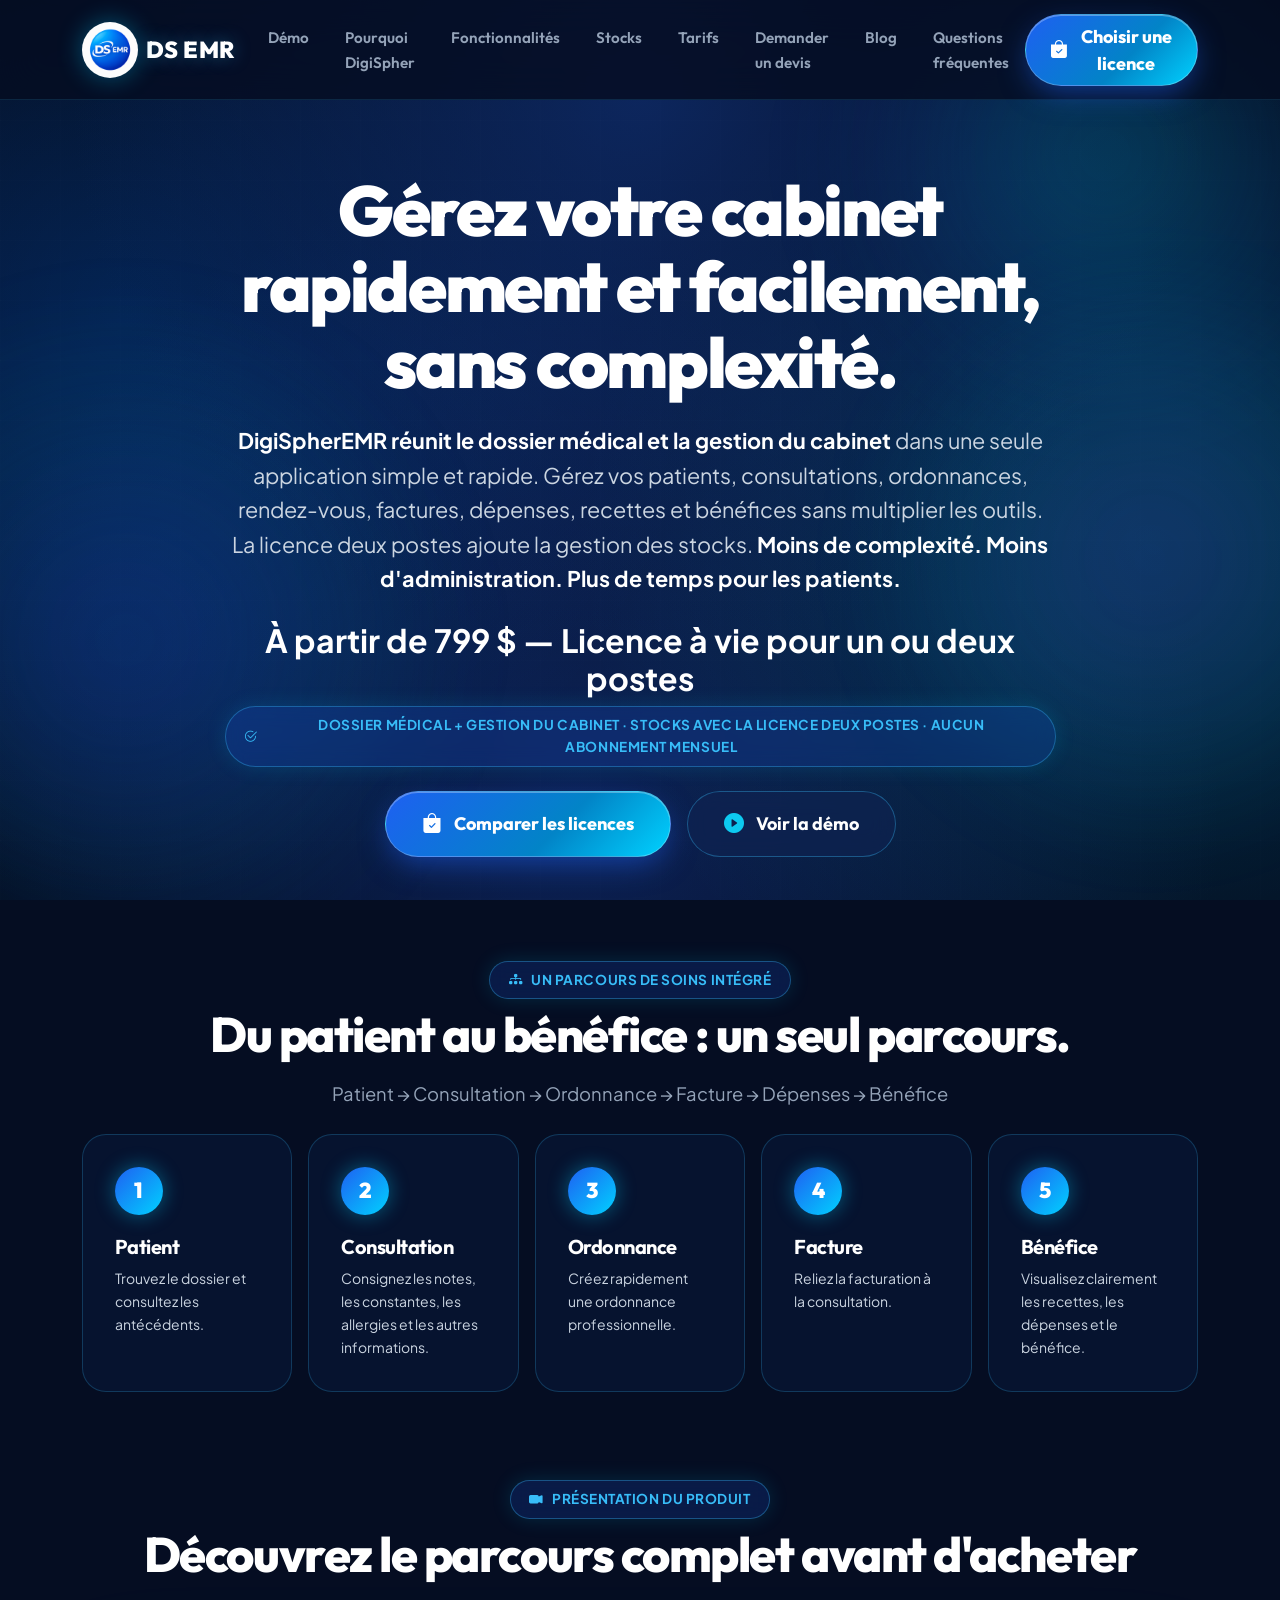
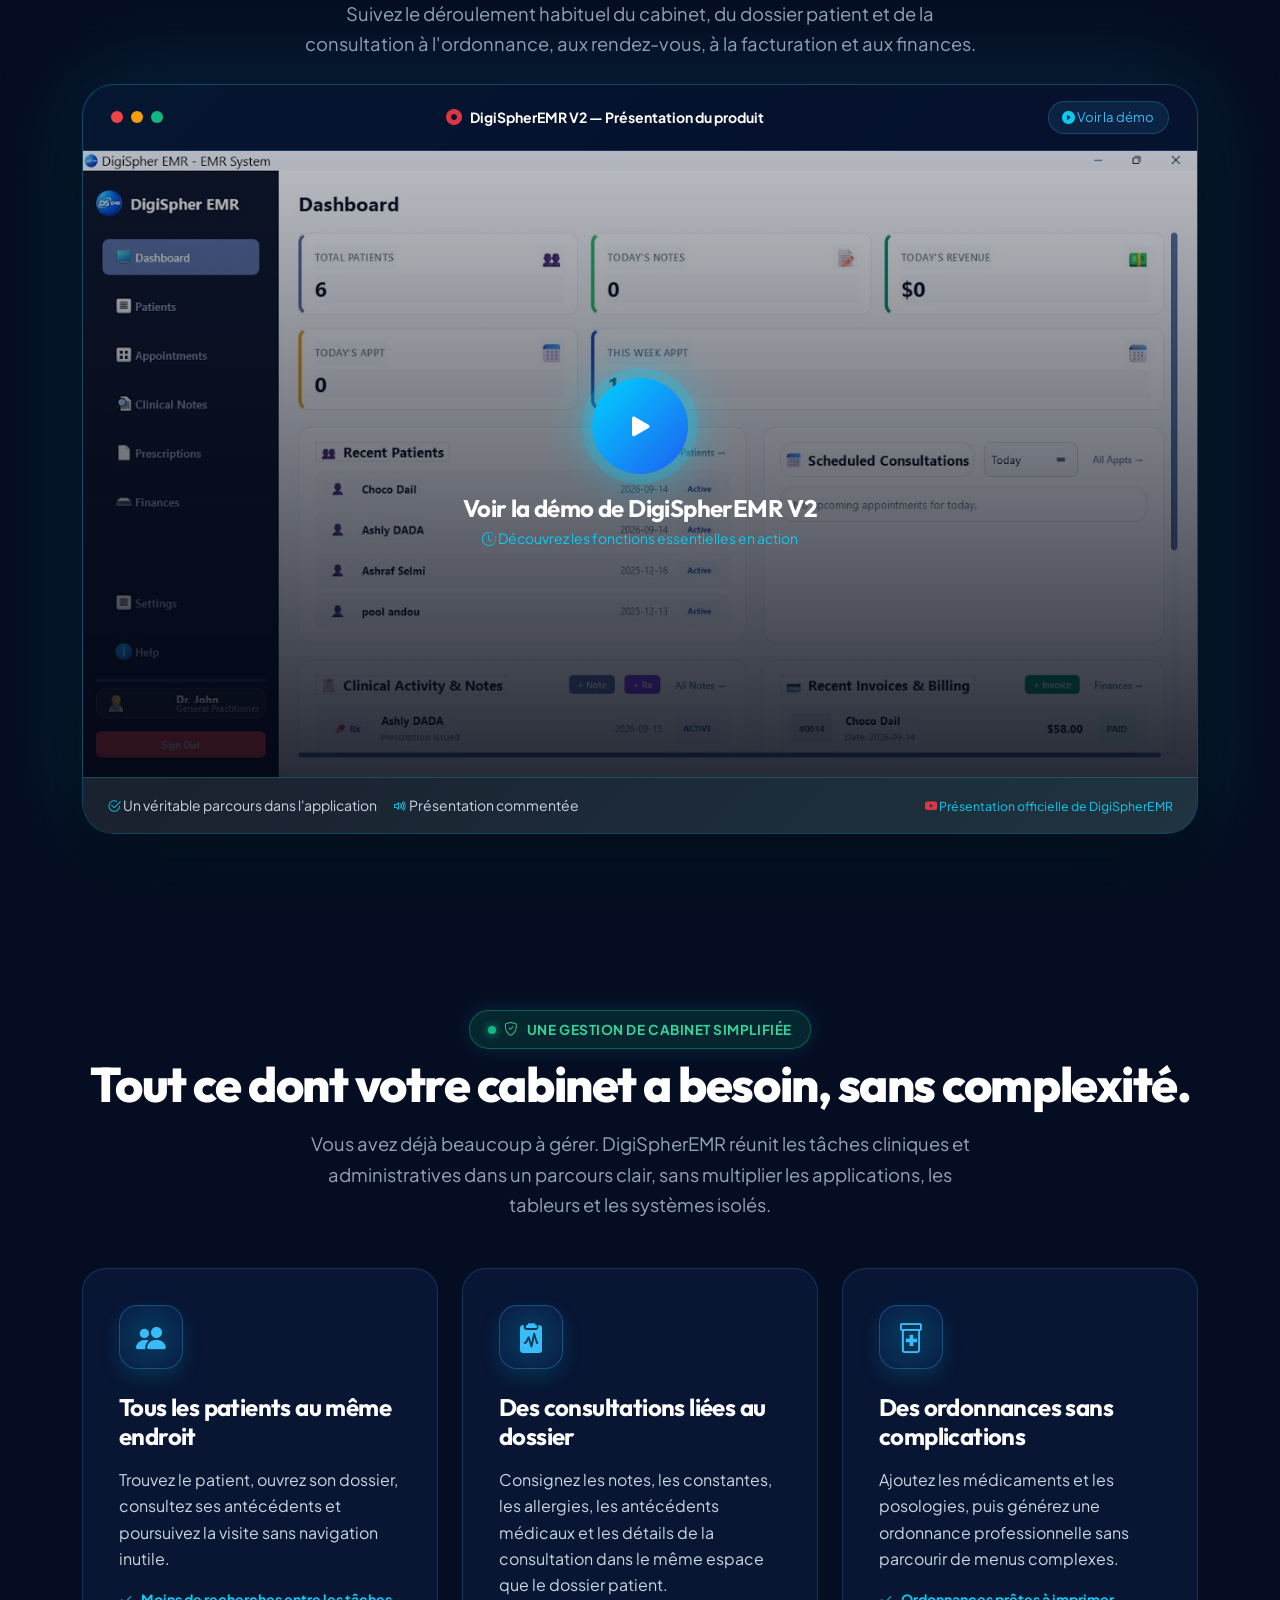
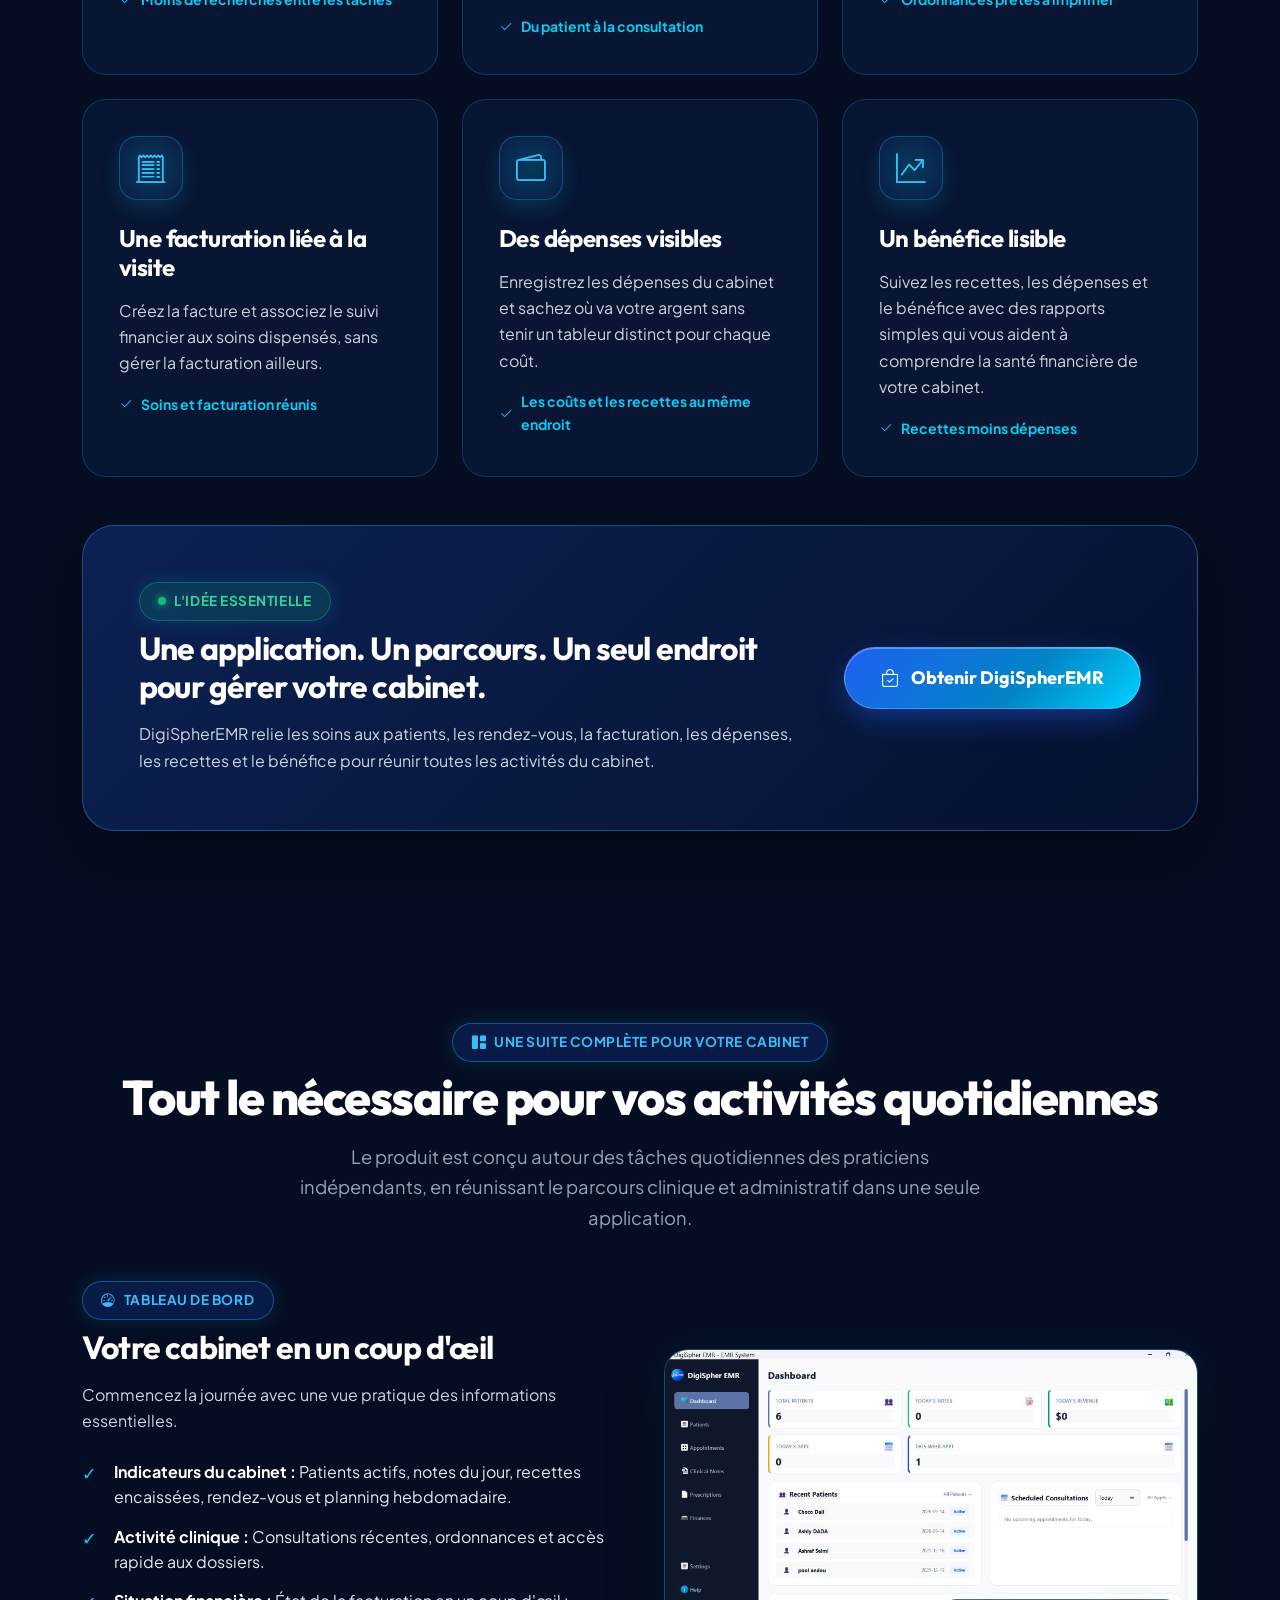
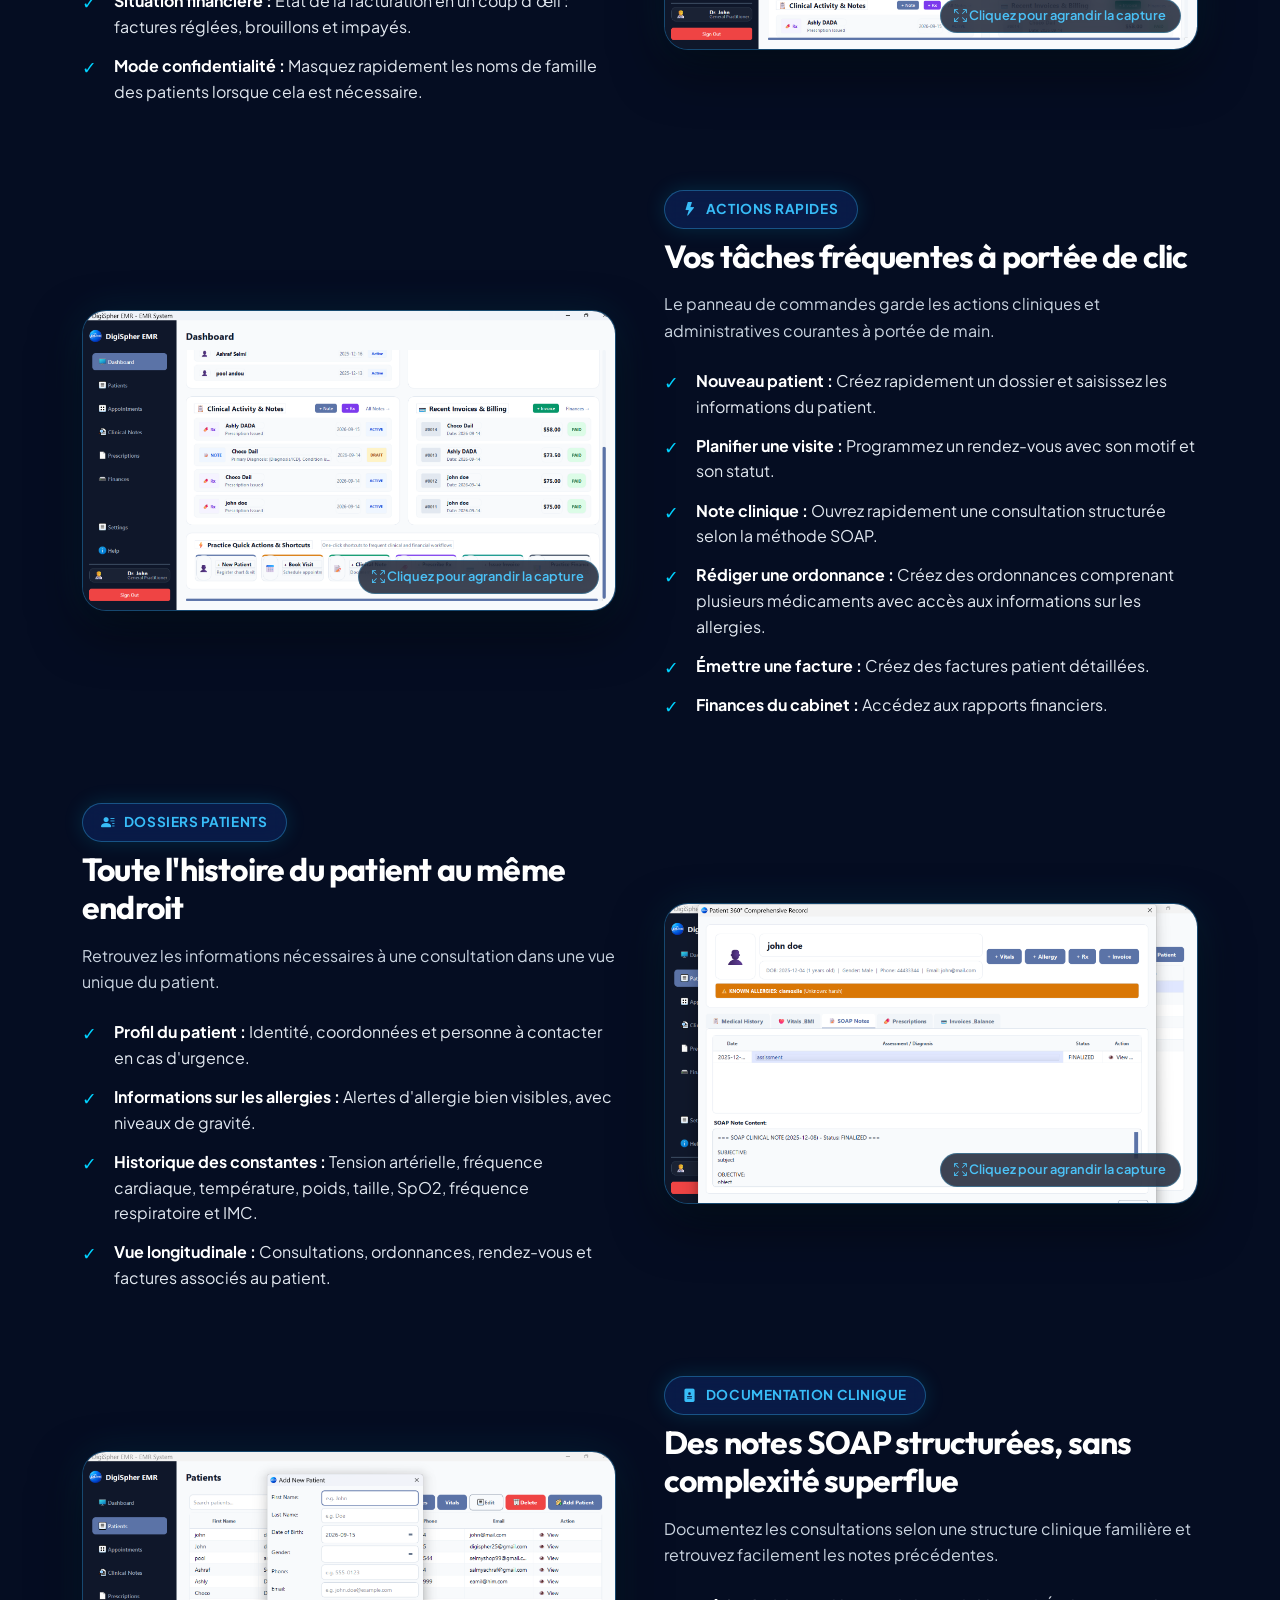
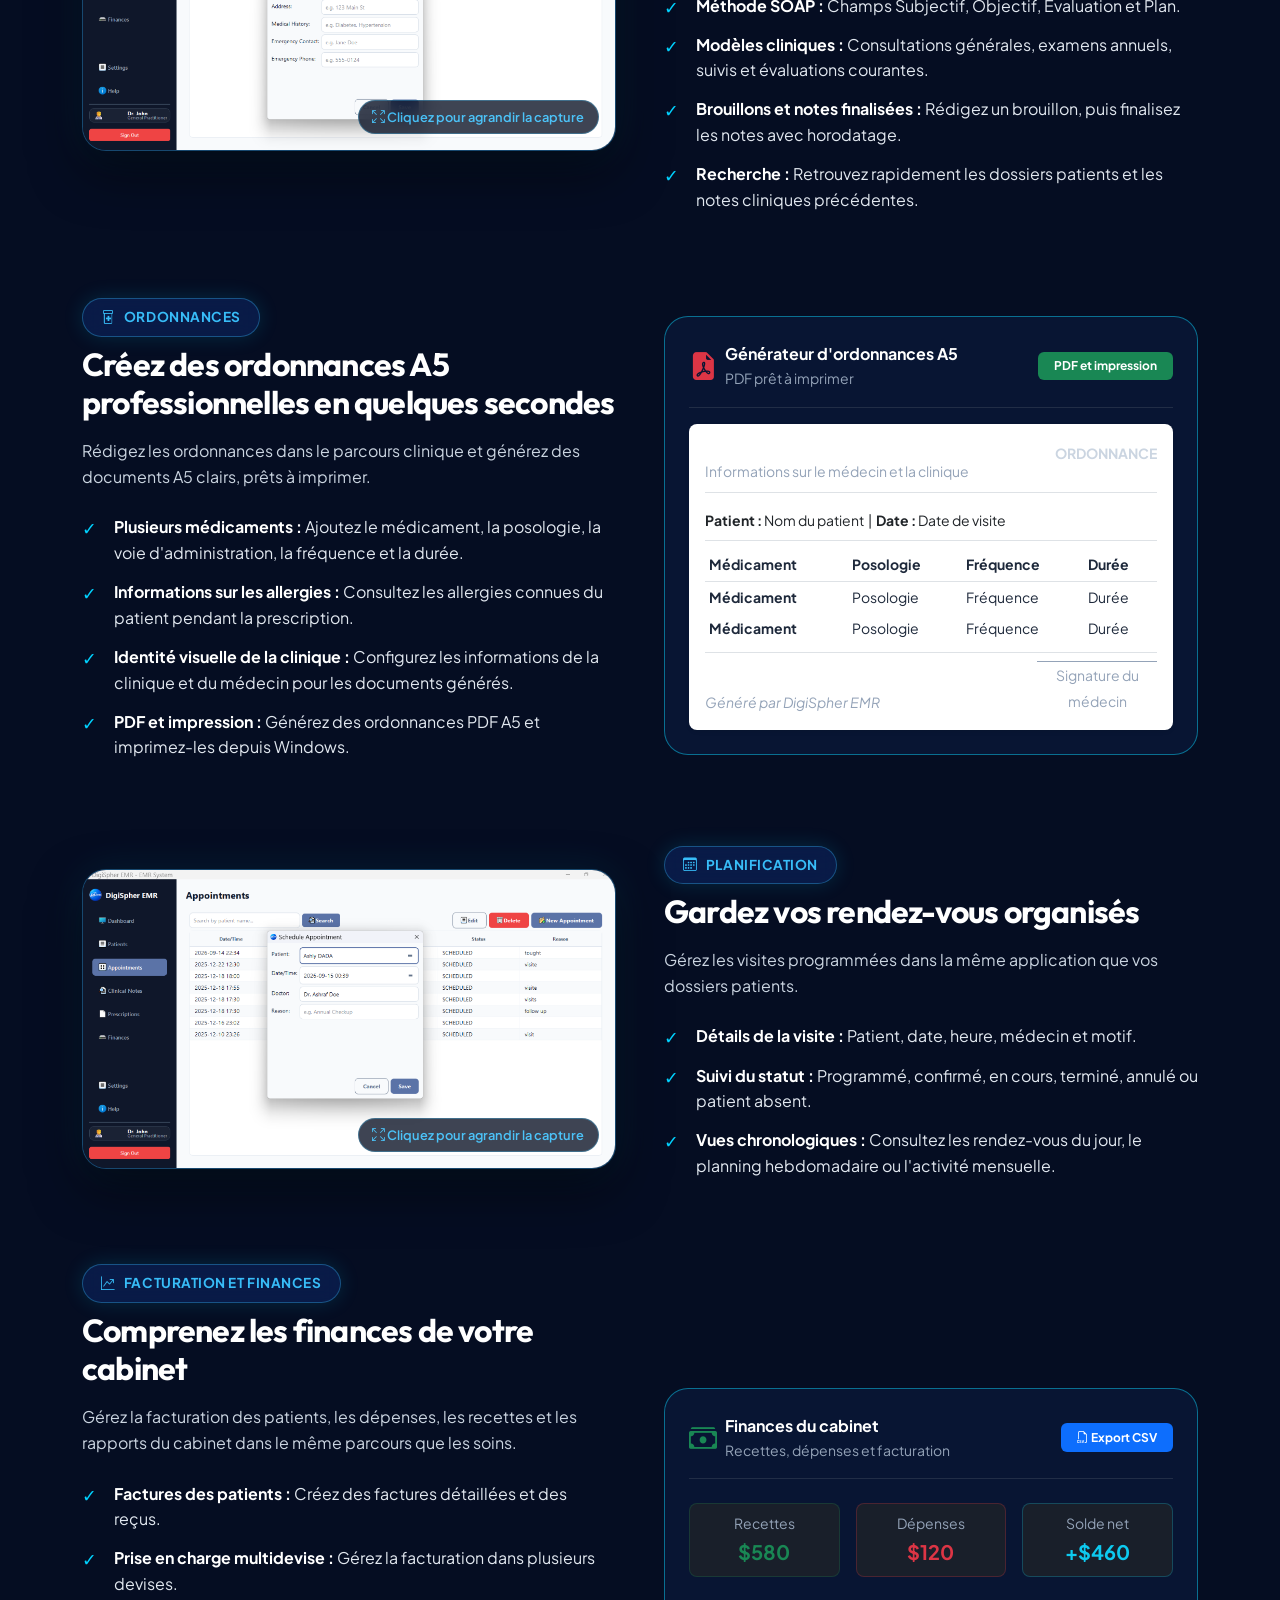
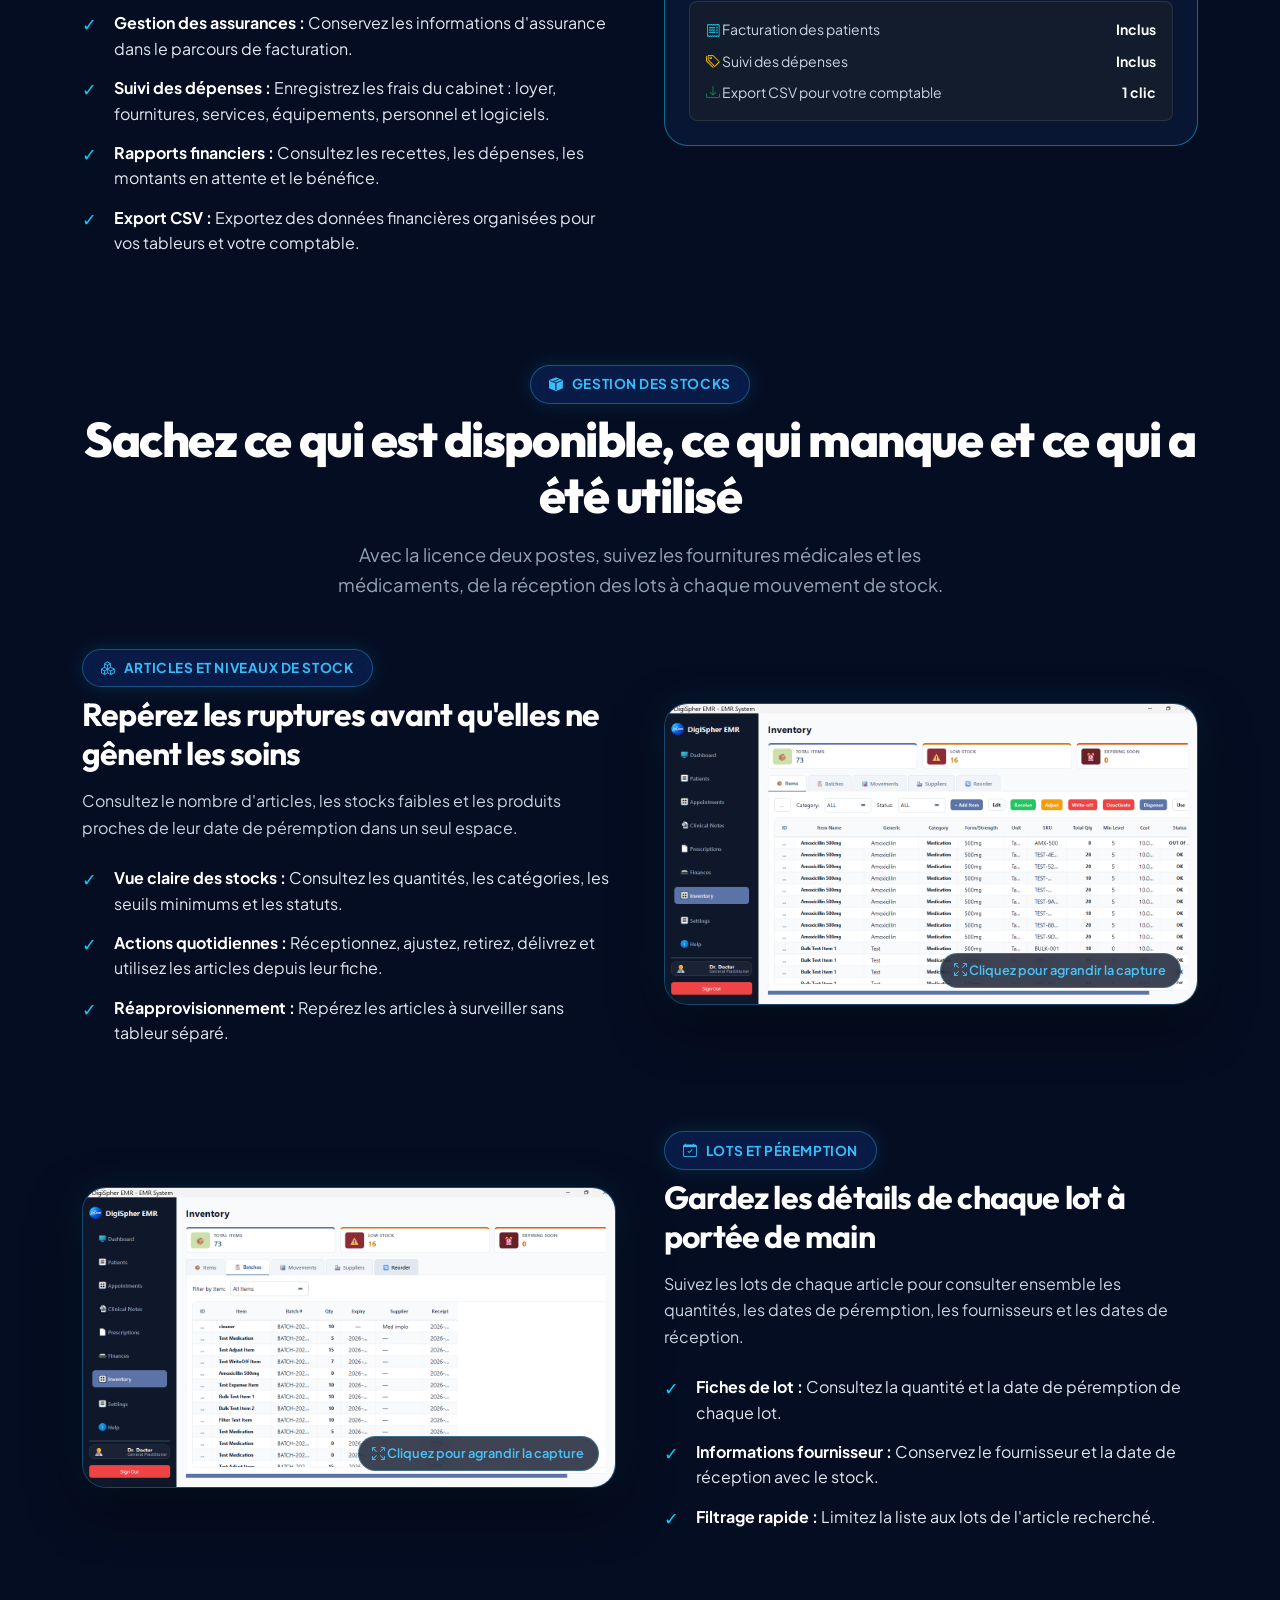
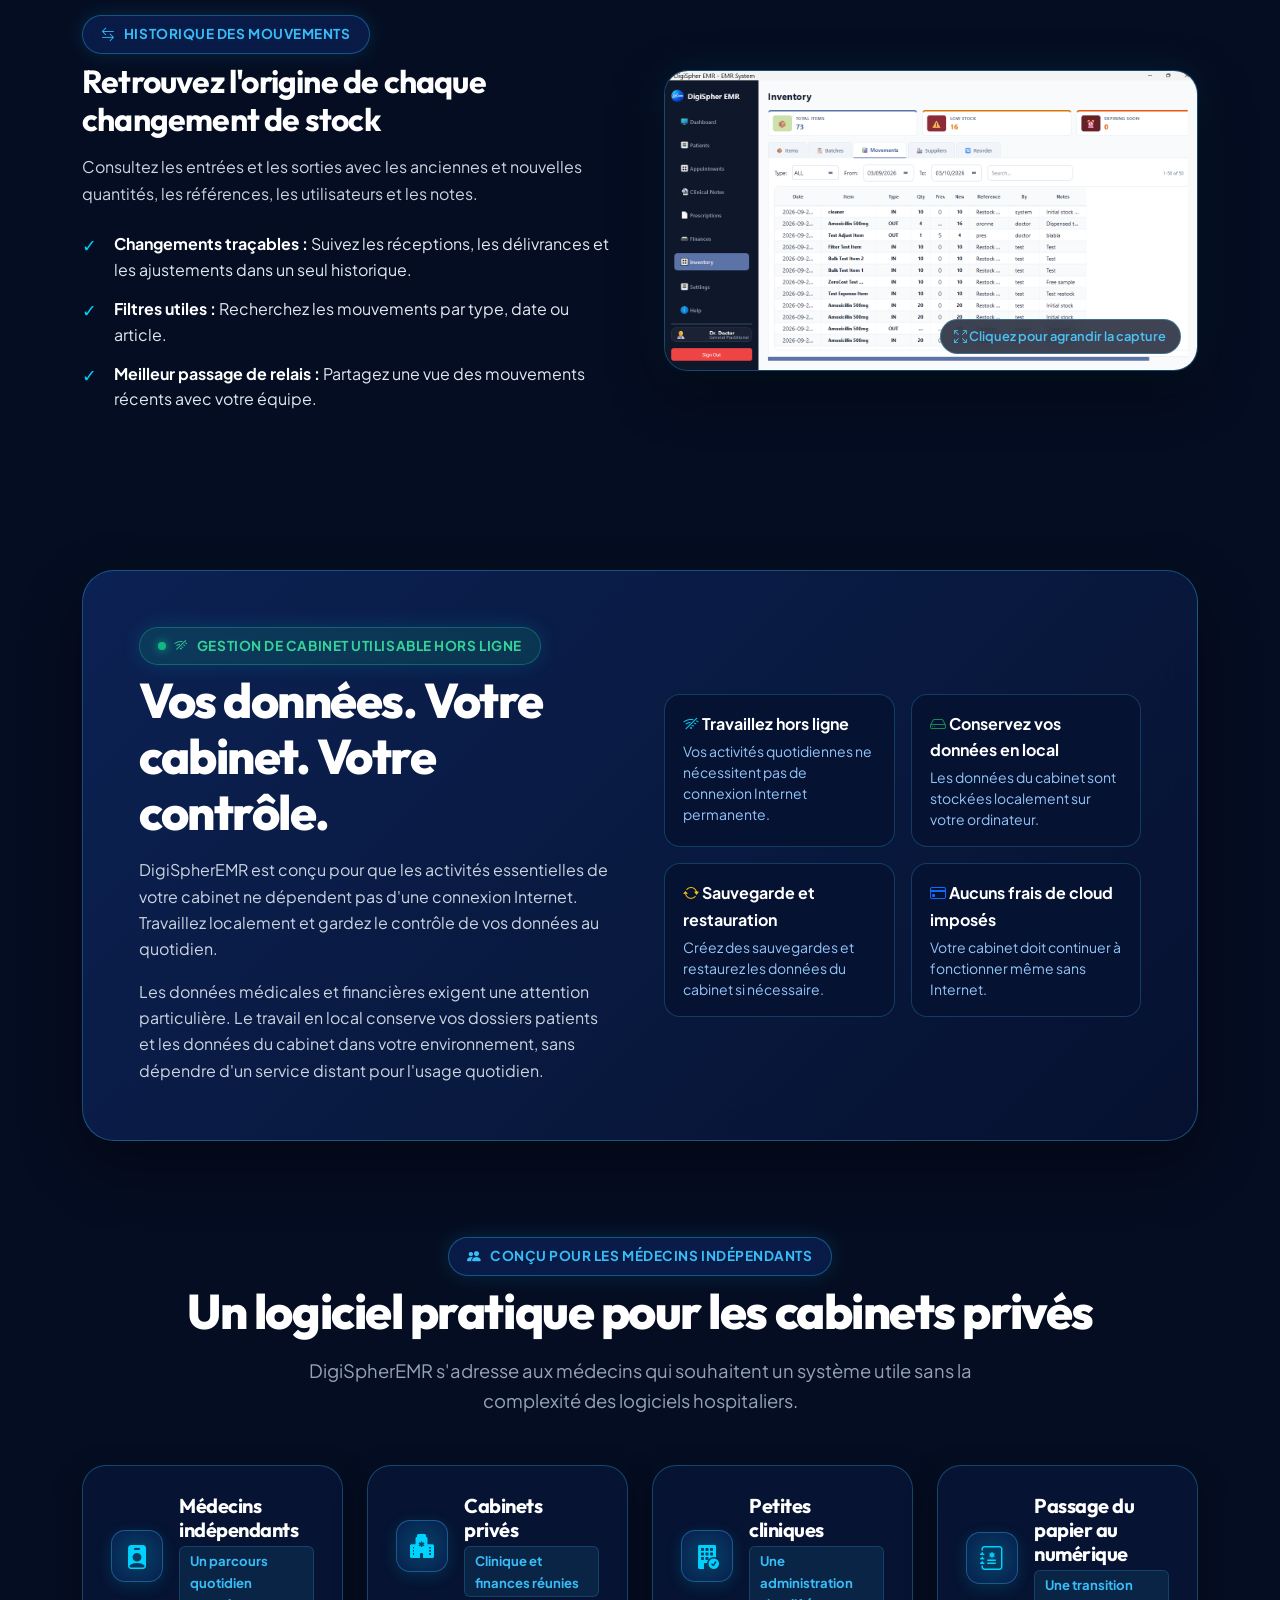
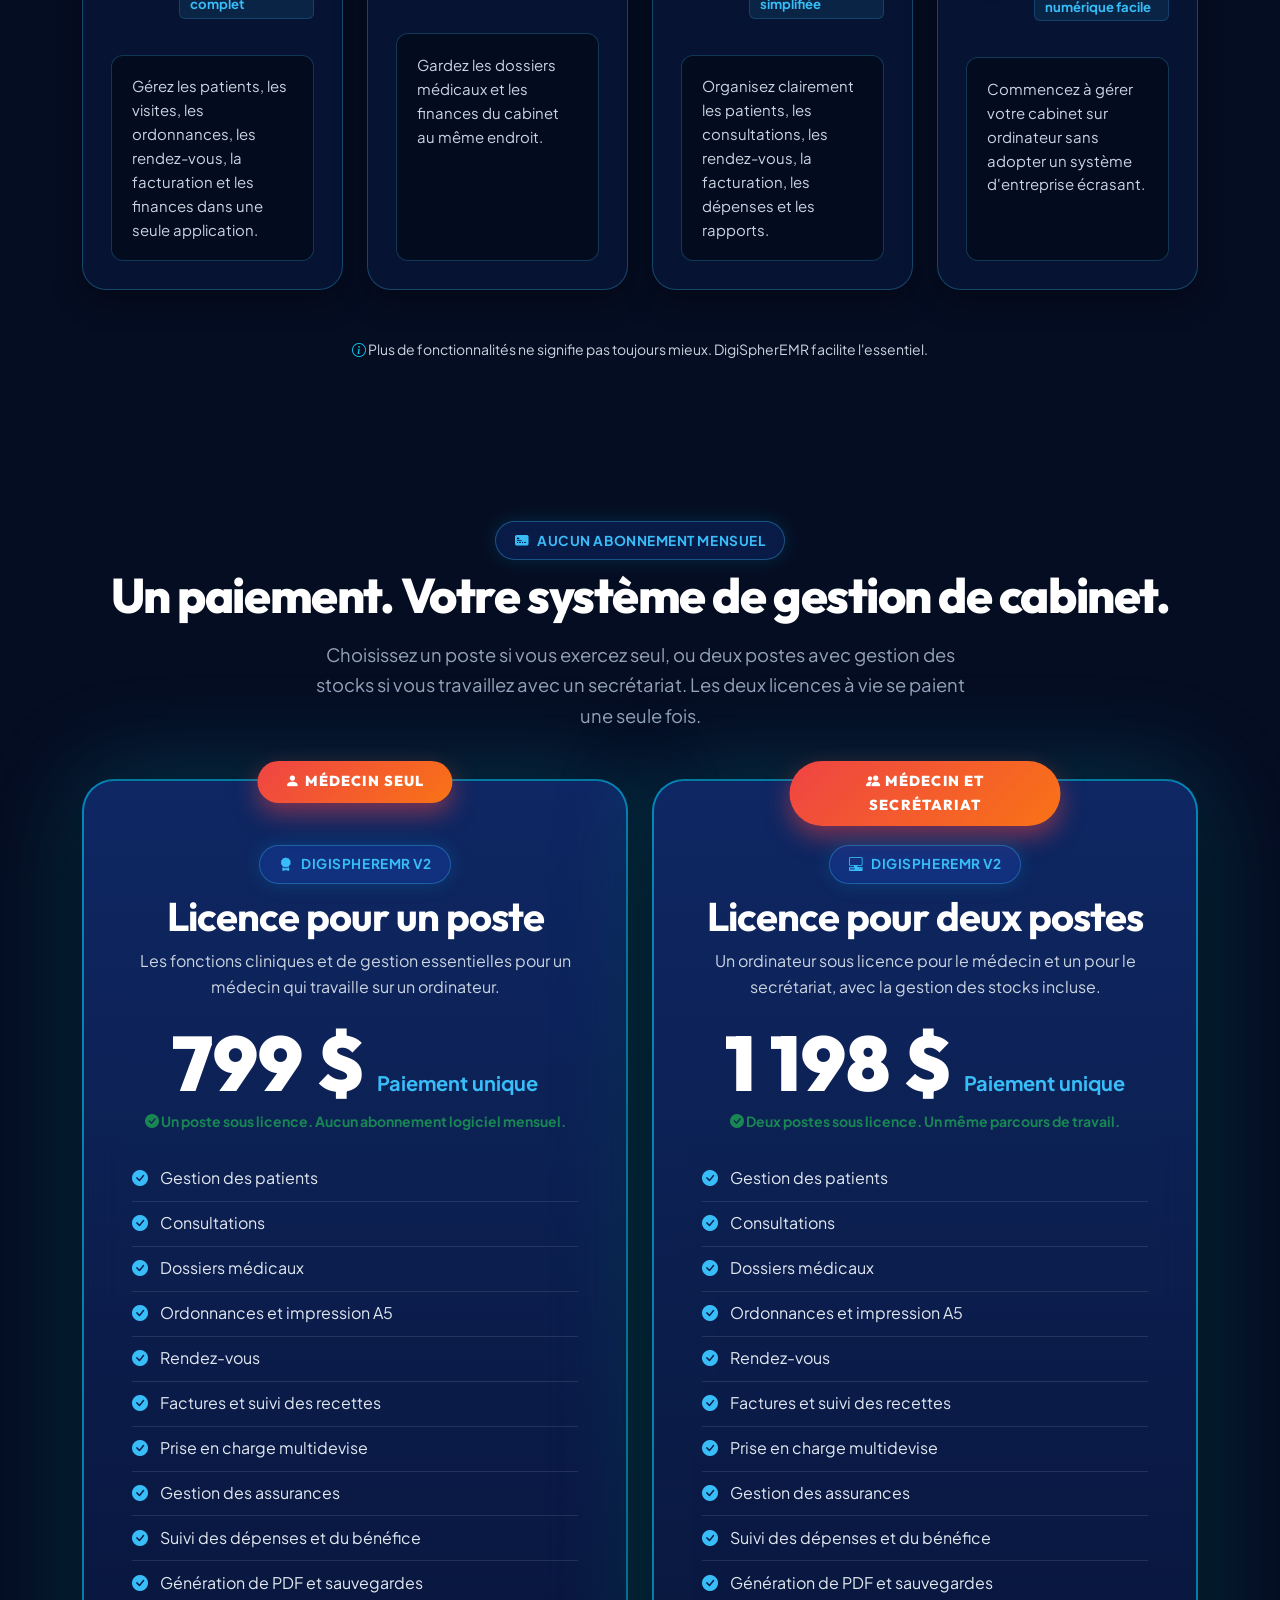
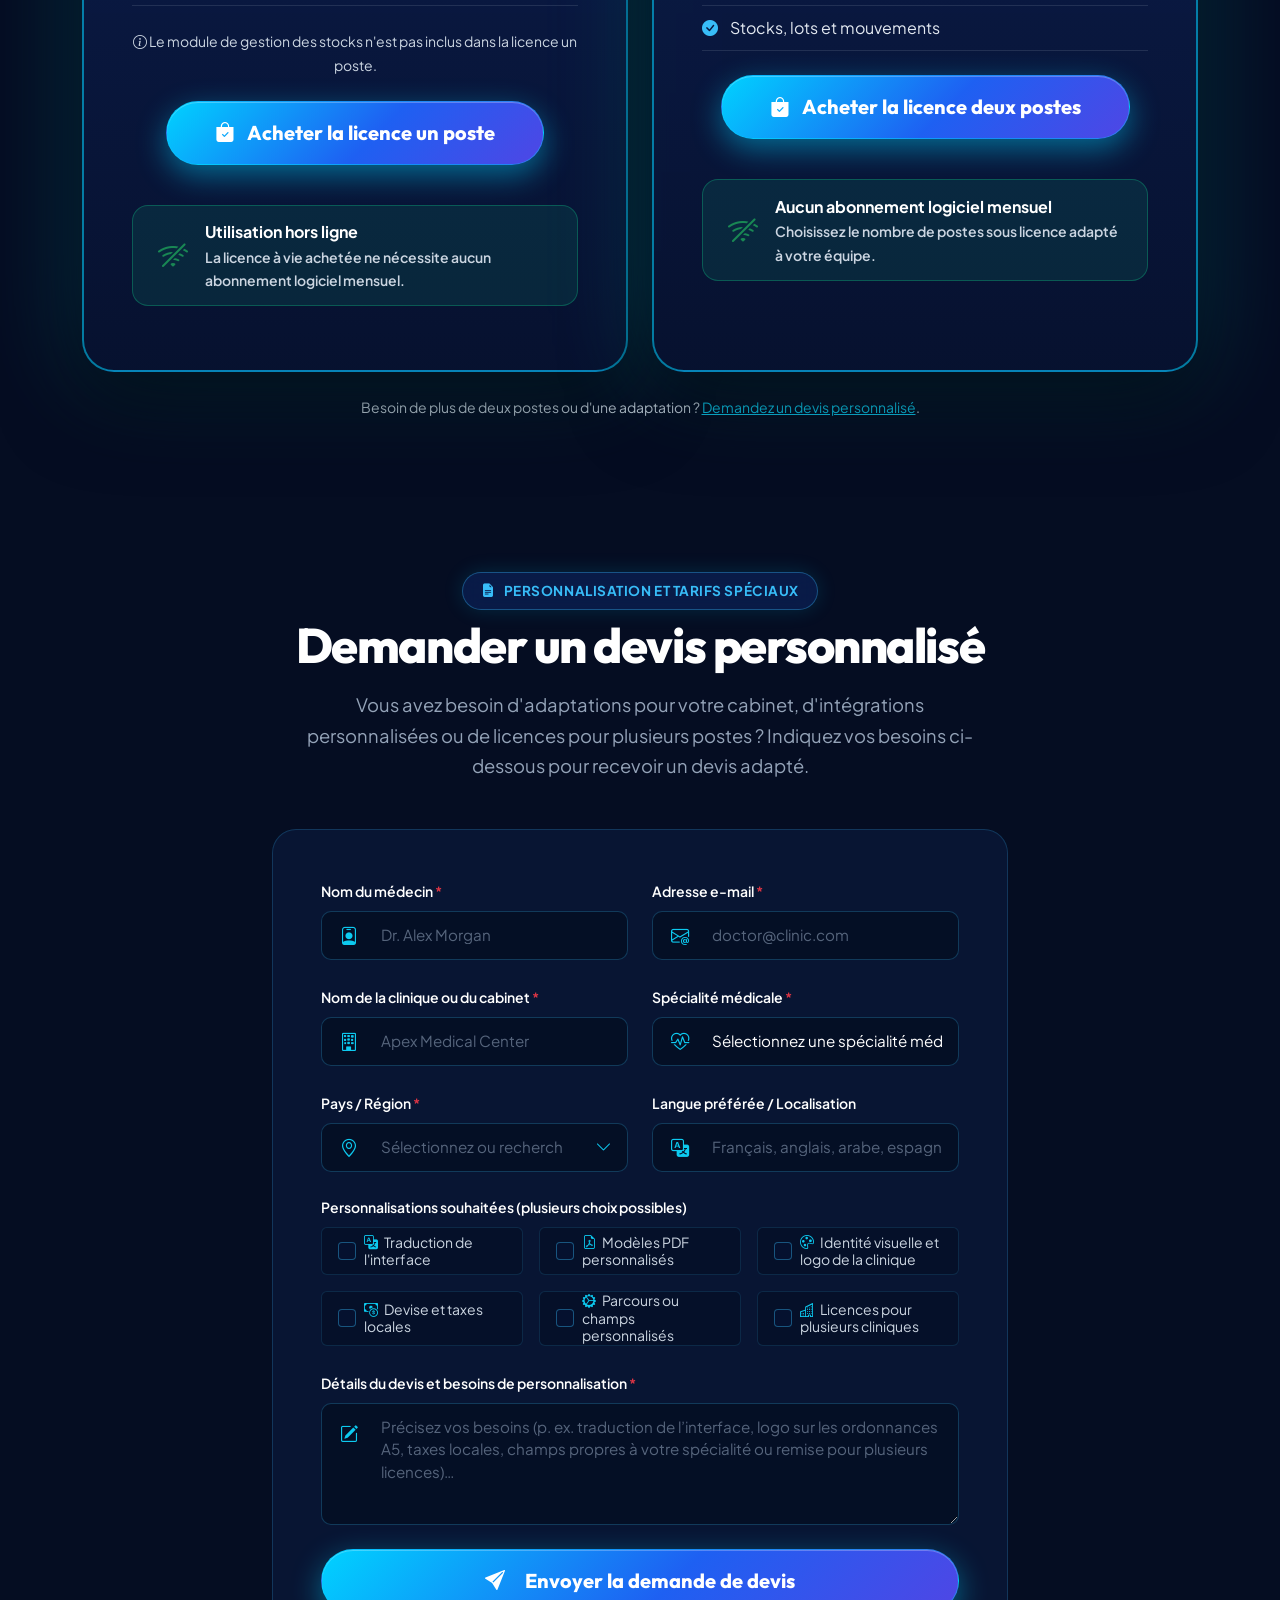
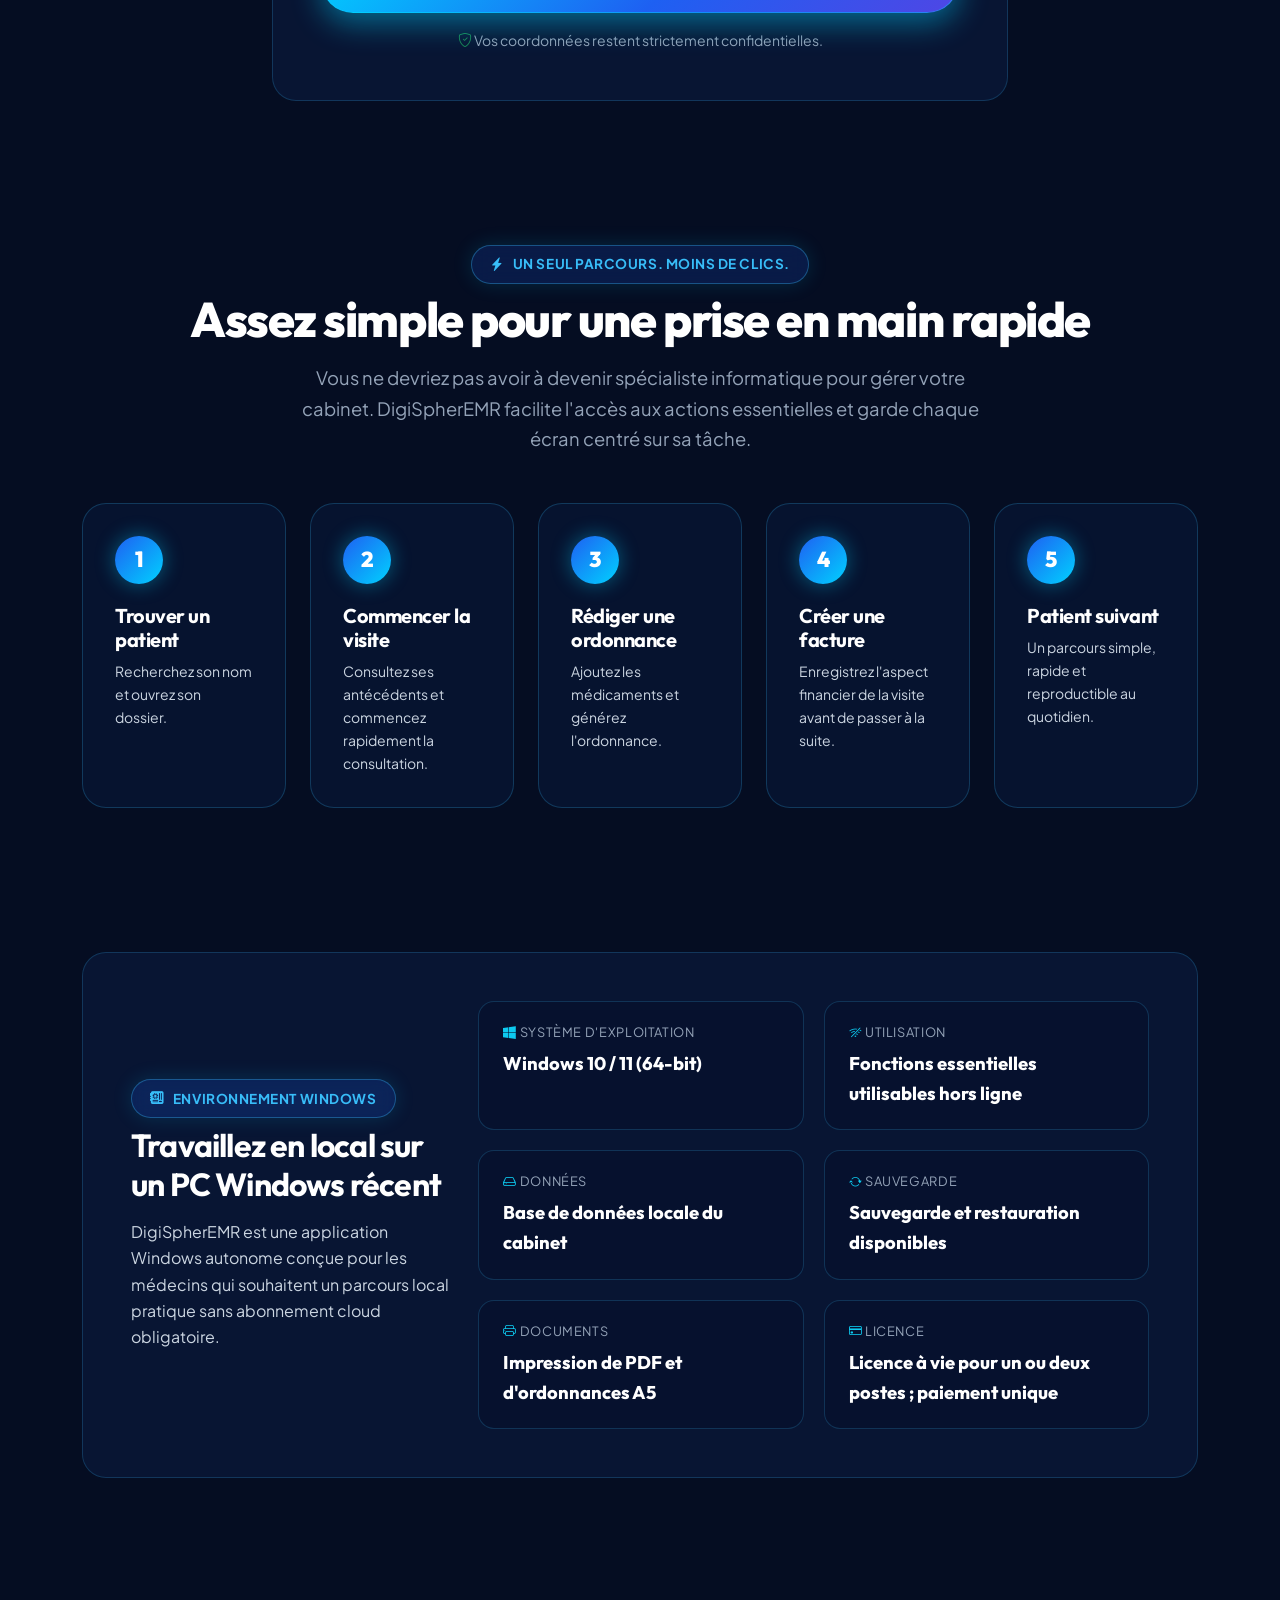
==== fr.html @ bd739b78 "new features added" ====
<!DOCTYPE html>

<html lang="fr">
<head>
<!-- Character Encoding & Mobile Viewport -->
<meta charset="utf-8"/>
<meta content="width=device-width, initial-scale=1.0" name="viewport"/>
<meta content="ie=edge" http-equiv="X-UA-Compatible"/>
<!-- SEO Primary Meta Tags -->
<title>DigiSpherEMR V2 | Gestion de cabinet simple et utilisable hors ligne pour les médecins
  </title>
<meta content="DigiSpherEMR V2 | Gestion de cabinet simple et utilisable hors ligne pour les médecins" name="title"/>
<meta content="DigiSpherEMR V2 réunit dossiers patients, rendez-vous, ordonnances, facturation et finances dans une application Windows utilisable hors ligne. La licence deux postes ajoute la gestion des stocks." name="description"/>
<meta content="DigiSpher EMR, logiciel de dossier médical hors ligne, gestion de cabinet médical, gestion des stocks médicaux, suivi des fournitures, logiciel médical Windows, notes SOAP, ordonnances, facturation médicale, cabinet privé, données médicales locales, licence à vie" name="keywords"/>
<meta content="DigiSpher Health Systems" name="author"/>
<meta content="index, follow" name="robots"/>
<link href="https://ds-emr.digispher.online/fr.html" rel="canonical"/>
<meta content="#050d22" name="theme-color"/>
<!-- Open Graph / Facebook / LinkedIn Meta Tags -->
<meta content="website" property="og:type"/>
<meta content="https://ds-emr.digispher.online/fr.html" property="og:url"/>
<meta content="DigiSpherEMR V2 — Gérez votre cabinet simplement." property="og:title"/>
<meta content="Dossiers patients, rendez-vous, facturation et finances dans une application utilisable hors ligne. La licence deux postes comprend aussi la gestion des stocks." property="og:description"/>
<meta content="assets/images/screen_dashboard_kpi.png" property="og:image"/>
<!-- Twitter Meta Tags -->
<meta content="summary_large_image" property="twitter:card"/>
<meta content="https://ds-emr.digispher.online/fr.html" property="twitter:url"/>
<meta content="DigiSpherEMR V2 — Gestion de cabinet simplifiée" property="twitter:title"/>
<meta content="Gérez dossiers patients et facturation dans une application Windows utilisable hors ligne. La licence deux postes comprend aussi les stocks." property="twitter:description"/>
<meta content="assets/images/screen_dashboard_kpi.png" property="twitter:image"/>
<!-- Favicon — all sizes using DS EMR logo -->
<link href="assets/images/logo_user.png" rel="icon" sizes="32x32" type="image/png"/>
<link href="assets/images/logo_user.png" rel="icon" sizes="16x16" type="image/png"/>
<link href="assets/images/logo_user.png" rel="icon" type="image/png"/>
<link href="assets/images/apple-touch-icon.png" rel="apple-touch-icon" sizes="180x180"/>
<link href="assets/images/logo_user.png" rel="shortcut icon"/>
<meta content="assets/images/logo_user.png" name="msapplication-TileImage"/>
<meta content="#050d22" name="msapplication-TileColor"/>
<!-- LLMs.txt for AI discovery -->
<link href="https://ds-emr.digispher.online/llms.txt" rel="llms" type="text/plain"/>
<!-- Google Fonts: Plus Jakarta Sans & Outfit for Big, Modern Display Typography -->
<link href="https://fonts.googleapis.com" rel="preconnect"/>
<link crossorigin="" href="https://fonts.gstatic.com" rel="preconnect"/>
<link href="https://fonts.googleapis.com/css2?family=Outfit:wght@400;500;600;700;800;900&amp;family=Plus+Jakarta+Sans:ital,wght@0,300;0,400;0,500;0,600;0,700;0,800;1,400&amp;display=swap" rel="stylesheet"/>
<!-- Bootstrap 5.3.3 CSS -->
<link crossorigin="anonymous" href="https://cdn.jsdelivr.net/npm/bootstrap@5.3.3/dist/css/bootstrap.min.css" integrity="sha384-QWTKZyjpPEjISv5WaRU9OFeRpok6YctnYmDr5pNlyT2bRjXh0JMhjY6hW+ALEwIH" rel="stylesheet"/>
<!-- Bootstrap Icons 1.11.3 -->
<link href="https://cdn.jsdelivr.net/npm/bootstrap-icons@1.11.3/font/bootstrap-icons.min.css" rel="stylesheet"/>
<!-- Custom DigiSphere Stylesheet -->
<link href="assets/css/style.css" rel="stylesheet"/>
<!-- Schema.org JSON-LD Structured Data for SEO -->
<script type="application/ld+json">
  {
  "@context": "https://schema.org",
  "@type": "SoftwareApplication",
  "name": "DigiSpherEMR",
  "operatingSystem": "Windows 10, Windows 11 (64-bit)",
  "applicationCategory": "MedicalBusinessApplication",
  "softwareVersion": "2.0",
  "description": "Application Windows de gestion de cabinet utilisable hors ligne : dossiers patients, rendez-vous, facturation et finances. La licence deux postes comprend aussi la gestion des stocks.",
  "offers": [
    {
      "@type": "Offer",
      "name": "Licence à vie pour un poste",
      "description": "Gestion clinique et administrative pour un poste ; module de gestion des stocks non inclus.",
      "price": "799.00",
      "priceCurrency": "USD",
      "availability": "https://schema.org/InStock",
      "url": "https://digispher.lemonsqueezy.com/checkout/buy/ea88e483-a889-4620-937e-963874151f57?discount=0",
      "priceValidUntil": "2027-12-31"
    },
    {
      "@type": "Offer",
      "name": "Licence à vie pour deux postes",
      "description": "Gestion de cabinet pour deux postes, avec module de gestion des stocks.",
      "price": "1198.00",
      "priceCurrency": "USD",
      "availability": "https://schema.org/InStock",
      "url": "https://digispher.lemonsqueezy.com/checkout/buy/ac033608-9cff-414c-8169-d2197bc35cad?media=0&desc=0&quantity=2",
      "priceValidUntil": "2027-12-31"
    }
  ],
  "featureList": [
    "Gestion des patients",
    "Consultations",
    "Dossiers médicaux",
    "Ordonnances et impression A5",
    "Rendez-vous",
    "Facturation et suivi des recettes",
    "Facturation multidevise",
    "Gestion des assurances",
    "Suivi des dépenses",
    "Gestion des stocks et des mouvements (licence deux postes)",
    "Suivi du bénéfice et rapports financiers",
    "Génération de PDF",
    "Sauvegarde et restauration",
    "Utilisation hors ligne",
    "Aucun abonnement logiciel mensuel"
  ],
  "author": {
    "@type": "Organization",
    "name": "DigiSpher Health Systems"
  },
  "inLanguage": "fr"
}
  </script>
<meta content="fr_FR" property="og:locale"/></head>
<body>
<div aria-hidden="true" class="sphere-canvas-bg">
<div class="sphere-orb sphere-orb-1"></div>
<div class="sphere-orb sphere-orb-2"></div>
<div class="sphere-orb sphere-orb-3"></div>
<div class="sphere-grid-overlay"></div>
</div>
<header>
<nav class="navbar navbar-expand-lg navbar-sphere" id="mainNavbar">
<div class="container-xl">
<a aria-label="Accueil DigiSpherEMR" class="navbar-brand d-flex align-items-center gap-2" href="#hero">
<img alt="Logo DigiSpherEMR V2" decoding="async" fetchpriority="high" height="56" src="assets/images/logo_user.png" style="object-fit:contain;"/>
<span class="navbar-wordmark">DS EMR</span>
</a>
<button aria-controls="navbarContent" aria-expanded="false" aria-label="Afficher le menu" class="navbar-toggler border-0 text-white" data-bs-target="#navbarContent" data-bs-toggle="collapse" type="button">
<i class="bi bi-list fs-2 text-info"></i>
</button>
<div class="collapse navbar-collapse" id="navbarContent">
<ul class="navbar-nav mx-auto mb-2 mb-lg-0 gap-lg-1">
<li class="nav-item"><a class="nav-link nav-link-sphere" href="#videoShowcase">Démo</a></li>
<li class="nav-item"><a class="nav-link nav-link-sphere" href="#offlineBenefits">Pourquoi DigiSpher</a></li>
<li class="nav-item"><a class="nav-link nav-link-sphere" href="#featureModules">Fonctionnalités</a></li>
<li class="nav-item"><a class="nav-link nav-link-sphere" href="#inventory">Stocks</a></li>
<li class="nav-item"><a class="nav-link nav-link-sphere" href="#specialOffer">Tarifs</a></li>
<li class="nav-item"><a class="nav-link nav-link-sphere" href="#requestQuote">Demander un devis</a></li>
<li class="nav-item"><a class="nav-link nav-link-sphere" href="blogs/blogs-list.html">Blog</a></li>
<li class="nav-item"><a class="nav-link nav-link-sphere" href="#faq">Questions fréquentes</a></li>
</ul>
<div class="d-flex align-items-center gap-3 mt-3 mt-lg-0">
<a class="btn btn-sphere-primary btn-sm px-4 py-2" href="#specialOffer">
<i class="bi bi-bag-check-fill"></i> Choisir une licence
            </a>
</div>
</div>
</div>
</nav>
</header>
<main>
<!-- HERO -->
<section class="hero-section" id="hero">
<div class="container-xl">
<div class="row justify-content-center text-center">
<div class="col-lg-10 col-xl-9">
<h1 class="display-hero-title">
              Gérez votre cabinet rapidement et facilement, sans complexité.
            </h1>
<p class="lead lead-hero mx-auto mb-4 text-secondary">
<strong class="text-white">DigiSpherEMR réunit le dossier médical et la gestion du cabinet</strong> dans une seule application simple et rapide. Gérez vos patients, consultations, ordonnances, rendez-vous, factures, dépenses, recettes et bénéfices sans multiplier les outils. La licence deux postes ajoute la gestion des stocks. <strong class="text-white">Moins de complexité. Moins d'administration. Plus de temps pour les patients.</strong>
</p>
<div class="d-flex flex-column align-items-center gap-2 mb-4">
<div class="h2 text-white fw-bold mb-0">À partir de 799 $ — Licence à vie pour un ou deux postes</div>
<span class="badge-sphere">
<i class="bi bi-check2-circle"></i> Dossier médical + gestion du cabinet · Stocks avec la licence deux postes · Aucun abonnement mensuel
              </span>
</div>
<div class="d-flex flex-column flex-sm-row justify-content-center align-items-center gap-3">
<a class="btn btn-sphere-primary" href="#specialOffer">
<i class="bi bi-bag-check-fill fs-5"></i> Comparer les licences
              </a>
<a class="btn btn-sphere-secondary" href="#videoShowcase">
<i class="bi bi-play-circle-fill fs-5 text-info"></i> Voir la démo
              </a>
</div>
</div>
</div>
</div>
</section>
<!-- WORKFLOW -->
<section aria-labelledby="workflowHeading" class="py-5">
<div class="container-xl">
<div class="text-center mb-4">
<span class="badge-sphere mb-2"><i class="bi bi-diagram-3-fill"></i> Un parcours de soins intégré</span>
<h2 class="section-title" id="workflowHeading">Du patient au bénéfice : un seul parcours.</h2>
<p class="section-subtitle">
            Patient → Consultation → Ordonnance → Facture → Dépenses → Bénéfice
          </p>
</div>
<div class="row g-3 justify-content-center">
<div class="col-6 col-md-4 col-lg">
<div class="step-card h-100 reveal-on-scroll">
<div class="step-number-bubble">1</div>
<h4 class="h5 text-white fw-bold mb-2">Patient</h4>
<p class="text-secondary small mb-0">Trouvez le dossier et consultez les antécédents.</p>
</div>
</div>
<div class="col-6 col-md-4 col-lg">
<div class="step-card h-100 reveal-on-scroll">
<div class="step-number-bubble">2</div>
<h4 class="h5 text-white fw-bold mb-2">Consultation</h4>
<p class="text-secondary small mb-0">Consignez les notes, les constantes, les allergies et les autres informations.</p>
</div>
</div>
<div class="col-6 col-md-4 col-lg">
<div class="step-card h-100 reveal-on-scroll">
<div class="step-number-bubble">3</div>
<h4 class="h5 text-white fw-bold mb-2">Ordonnance</h4>
<p class="text-secondary small mb-0">Créez rapidement une ordonnance professionnelle.</p>
</div>
</div>
<div class="col-6 col-md-4 col-lg">
<div class="step-card h-100 reveal-on-scroll">
<div class="step-number-bubble">4</div>
<h4 class="h5 text-white fw-bold mb-2">Facture</h4>
<p class="text-secondary small mb-0">Reliez la facturation à la consultation.</p>
</div>
</div>
<div class="col-6 col-md-4 col-lg">
<div class="step-card h-100 reveal-on-scroll">
<div class="step-number-bubble">5</div>
<h4 class="h5 text-white fw-bold mb-2">Bénéfice</h4>
<p class="text-secondary small mb-0">Visualisez clairement les recettes, les dépenses et le bénéfice.</p>
</div>
</div>
</div>
</div>
</section>
<!-- VIDEO -->
<section aria-labelledby="videoSectionTitle" class="video-showcase-section" id="videoShowcase">
<div class="container-xl">
<div class="text-center mb-4">
<span class="badge-sphere mb-2"><i class="bi bi-camera-video-fill"></i> Présentation du produit</span>
<h2 class="section-title" id="videoSectionTitle">Découvrez le parcours complet avant d'acheter</h2>
<p class="section-subtitle">
            Suivez le déroulement habituel du cabinet, du dossier patient et de la consultation à l'ordonnance, aux rendez-vous, à la facturation et aux finances.
          </p>
</div>
<div class="video-cinema-frame reveal-on-scroll">
<div class="video-cinema-header">
<div class="video-window-dots">
<span></span><span></span><span></span>
</div>
<div class="d-flex align-items-center gap-2">
<i class="bi bi-record-circle-fill text-danger fs-6"></i>
<span class="text-white fw-bold small">DigiSpherEMR V2 — Présentation du produit</span>
</div>
<div class="video-placeholder-hint">
<i class="bi bi-play-circle-fill text-info"></i> Voir la démo
            </div>
</div>
<div class="video-aspect-container" data-video-url="https://www.youtube.com/embed/v8MsU-AODOk?autoplay=1&amp;rel=0" id="videoContainer">
<div class="video-poster-overlay" id="videoPosterOverlay">
<button aria-label="Lire la démonstration de DigiSpherEMR" class="video-play-orb border-0" id="playVideoBtn" type="button">
<i class="bi bi-play-fill"></i>
</button>
<h3 class="h4 text-white fw-bold mb-1">Voir la démo de DigiSpherEMR V2</h3>
<p class="text-info small mb-0"><i class="bi bi-clock-history"></i> Découvrez les fonctions essentielles en action</p>
</div>
</div>
<div class="p-3 px-4 d-flex flex-wrap align-items-center justify-content-between bg-dark bg-opacity-75 border-top border-info border-opacity-25 small text-secondary">
<div class="d-flex align-items-center gap-3">
<span><i class="bi bi-check2-circle text-info"></i> Un véritable parcours dans l'application</span>
<span><i class="bi bi-volume-up text-info"></i> Présentation commentée</span>
</div>
<div class="text-info small">
<i class="bi bi-youtube text-danger"></i> Présentation officielle de DigiSpherEMR
            </div>
</div>
</div>
</div>
</section>
<!-- CORE BENEFITS -->
<section aria-labelledby="offlineHeading" class="offline-section" id="offlineBenefits">
<div class="container-xl">
<div class="text-center mb-5">
<span class="badge-sphere badge-offline mb-2">
<i class="bi bi-shield-check"></i> Une gestion de cabinet simplifiée
          </span>
<h2 class="section-title" id="offlineHeading">Tout ce dont votre cabinet a besoin, sans complexité.</h2>
<p class="section-subtitle">
            Vous avez déjà beaucoup à gérer. DigiSpherEMR réunit les tâches cliniques et administratives dans un parcours clair, sans multiplier les applications, les tableurs et les systèmes isolés.
          </p>
</div>
<div class="row g-4 mb-5">
<div class="col-md-6 col-lg-4">
<div class="glass-card reveal-on-scroll">
<div class="feature-icon-orb"><i class="bi bi-people-fill"></i></div>
<h3 class="h4 text-white fw-bold mb-3">Tous les patients au même endroit</h3>
<p class="text-secondary">
                Trouvez le patient, ouvrez son dossier, consultez ses antécédents et poursuivez la visite sans navigation inutile.
              </p>
<div class="d-flex align-items-center gap-2 text-info small fw-bold mt-3">
<i class="bi bi-check2"></i> Moins de recherches entre les tâches
              </div>
</div>
</div>
<div class="col-md-6 col-lg-4">
<div class="glass-card reveal-on-scroll">
<div class="feature-icon-orb"><i class="bi bi-clipboard2-pulse-fill"></i></div>
<h3 class="h4 text-white fw-bold mb-3">Des consultations liées au dossier</h3>
<p class="text-secondary">
                Consignez les notes, les constantes, les allergies, les antécédents médicaux et les détails de la consultation dans le même espace que le dossier patient.
              </p>
<div class="d-flex align-items-center gap-2 text-info small fw-bold mt-3">
<i class="bi bi-check2"></i> Du patient à la consultation
              </div>
</div>
</div>
<div class="col-md-6 col-lg-4">
<div class="glass-card reveal-on-scroll">
<div class="feature-icon-orb"><i class="bi bi-prescription2"></i></div>
<h3 class="h4 text-white fw-bold mb-3">Des ordonnances sans complications</h3>
<p class="text-secondary">
                Ajoutez les médicaments et les posologies, puis générez une ordonnance professionnelle sans parcourir de menus complexes.
              </p>
<div class="d-flex align-items-center gap-2 text-info small fw-bold mt-3">
<i class="bi bi-check2"></i> Ordonnances prêtes à imprimer
              </div>
</div>
</div>
<div class="col-md-6 col-lg-4">
<div class="glass-card reveal-on-scroll">
<div class="feature-icon-orb"><i class="bi bi-receipt-cutoff"></i></div>
<h3 class="h4 text-white fw-bold mb-3">Une facturation liée à la visite</h3>
<p class="text-secondary">
                Créez la facture et associez le suivi financier aux soins dispensés, sans gérer la facturation ailleurs.
              </p>
<div class="d-flex align-items-center gap-2 text-info small fw-bold mt-3">
<i class="bi bi-check2"></i> Soins et facturation réunis
              </div>
</div>
</div>
<div class="col-md-6 col-lg-4">
<div class="glass-card reveal-on-scroll">
<div class="feature-icon-orb"><i class="bi bi-wallet2"></i></div>
<h3 class="h4 text-white fw-bold mb-3">Des dépenses visibles</h3>
<p class="text-secondary">
                Enregistrez les dépenses du cabinet et sachez où va votre argent sans tenir un tableur distinct pour chaque coût.
              </p>
<div class="d-flex align-items-center gap-2 text-info small fw-bold mt-3">
<i class="bi bi-check2"></i> Les coûts et les recettes au même endroit
              </div>
</div>
</div>
<div class="col-md-6 col-lg-4">
<div class="glass-card reveal-on-scroll">
<div class="feature-icon-orb"><i class="bi bi-graph-up-arrow"></i></div>
<h3 class="h4 text-white fw-bold mb-3">Un bénéfice lisible</h3>
<p class="text-secondary">
                Suivez les recettes, les dépenses et le bénéfice avec des rapports simples qui vous aident à comprendre la santé financière de votre cabinet.
              </p>
<div class="d-flex align-items-center gap-2 text-info small fw-bold mt-3">
<i class="bi bi-check2"></i> Recettes moins dépenses
              </div>
</div>
</div>
</div>
<div class="pillar-banner-card reveal-on-scroll">
<div class="row align-items-center">
<div class="col-lg-8">
<span class="badge-sphere badge-offline mb-2">L'idée essentielle</span>
<h3 class="h2 text-white fw-bold mb-3">Une application. Un parcours. Un seul endroit pour gérer votre cabinet.
              </h3>
<p class="text-secondary mb-0">
                DigiSpherEMR relie les soins aux patients, les rendez-vous, la facturation, les dépenses, les recettes et le bénéfice pour réunir toutes les activités du cabinet.
              </p>
</div>
<div class="col-lg-4 text-lg-end mt-4 mt-lg-0">
<a class="btn btn-sphere-primary" href="#specialOffer">
<i class="bi bi-bag-check"></i> Obtenir DigiSpherEMR
              </a>
</div>
</div>
</div>
</div>
</section>
<!-- FEATURES -->
<section aria-labelledby="featuresHeading" class="feature-showcase-section" id="featureModules">
<div class="container-xl">
<div class="text-center mb-5">
<span class="badge-sphere mb-2"><i class="bi bi-grid-1x2-fill"></i> Une suite complète pour votre cabinet</span>
<h2 class="section-title" id="featuresHeading">Tout le nécessaire pour vos activités quotidiennes</h2>
<p class="section-subtitle">
            Le produit est conçu autour des tâches quotidiennes des praticiens indépendants, en réunissant le parcours clinique et administratif dans une seule application.
          </p>
</div>
<div class="row align-items-center g-5 mb-5 pb-4">
<div class="col-lg-6 order-lg-2">
<div class="app-screen-frame" data-zoom-desc="Tableau de bord présentant les informations cliniques, les rendez-vous et les finances." data-zoom-screen="assets/images/screen_dashboard_kpi.png" data-zoom-title="Tableau de bord DigiSpher EMR">
<img alt="Tableau de bord du cabinet DigiSpher EMR" class="app-screen-img" decoding="async" loading="lazy" src="assets/images/screen_dashboard_kpi.png"/>
<div class="screen-zoom-hint"><i class="bi bi-arrows-fullscreen"></i> Cliquez pour agrandir la capture</div>
</div>
</div>
<div class="col-lg-6 order-lg-1 reveal-on-scroll">
<span class="badge-sphere mb-2"><i class="bi bi-speedometer"></i> Tableau de bord</span>
<h3 class="h2 text-white fw-bold mb-3">Votre cabinet en un coup d'œil</h3>
<p class="text-secondary">
              Commencez la journée avec une vue pratique des informations essentielles.
            </p>
<ul class="feature-check-list">
<li><strong>Indicateurs du cabinet :</strong> Patients actifs, notes du jour, recettes encaissées, rendez-vous et planning hebdomadaire.</li>
<li><strong>Activité clinique :</strong> Consultations récentes, ordonnances et accès rapide aux dossiers.</li>
<li><strong>Situation financière :</strong> État de la facturation en un coup d'œil : factures réglées, brouillons et impayés.</li>
<li><strong>Mode confidentialité :</strong> Masquez rapidement les noms de famille des patients lorsque cela est nécessaire.</li>
</ul>
</div>
</div>
<div class="row align-items-center g-5 mb-5 pb-4">
<div class="col-lg-6">
<div class="app-screen-frame" data-zoom-desc="Actions rapides pour les patients, les visites, les notes cliniques, les ordonnances, les factures et les finances." data-zoom-screen="assets/images/screen_dashboard_dock.png" data-zoom-title="Actions rapides du cabinet">
<img alt="Actions rapides dans DigiSpher EMR" class="app-screen-img" decoding="async" loading="lazy" src="assets/images/screen_dashboard_dock.png"/>
<div class="screen-zoom-hint"><i class="bi bi-arrows-fullscreen"></i> Cliquez pour agrandir la capture</div>
</div>
</div>
<div class="col-lg-6 reveal-on-scroll">
<span class="badge-sphere mb-2"><i class="bi bi-lightning-fill"></i> Actions rapides</span>
<h3 class="h2 text-white fw-bold mb-3">Vos tâches fréquentes à portée de clic</h3>
<p class="text-secondary">
              Le panneau de commandes garde les actions cliniques et administratives courantes à portée de main.
            </p>
<ul class="feature-check-list">
<li><strong>Nouveau patient :</strong> Créez rapidement un dossier et saisissez les informations du patient.</li>
<li><strong>Planifier une visite :</strong> Programmez un rendez-vous avec son motif et son statut.</li>
<li><strong>Note clinique :</strong> Ouvrez rapidement une consultation structurée selon la méthode SOAP.</li>
<li><strong>Rédiger une ordonnance :</strong> Créez des ordonnances comprenant plusieurs médicaments avec accès aux informations sur les allergies.</li>
<li><strong>Émettre une facture :</strong> Créez des factures patient détaillées.</li>
<li><strong>Finances du cabinet :</strong> Accédez aux rapports financiers.</li>
</ul>
</div>
</div>
<div class="row align-items-center g-5 mb-5 pb-4">
<div class="col-lg-6 order-lg-2">
<div class="app-screen-frame" data-zoom-desc="Dossier patient comprenant les allergies, les constantes, les consultations et les antécédents." data-zoom-screen="assets/images/screen_patient360_soap.png" data-zoom-title="Dossier patient complet">
<img alt="Dossier médical du patient dans DigiSpher EMR" class="app-screen-img" decoding="async" loading="lazy" src="assets/images/screen_patient360_soap.png"/>
<div class="screen-zoom-hint"><i class="bi bi-arrows-fullscreen"></i> Cliquez pour agrandir la capture</div>
</div>
</div>
<div class="col-lg-6 order-lg-1 reveal-on-scroll">
<span class="badge-sphere mb-2"><i class="bi bi-person-lines-fill"></i> Dossiers patients</span>
<h3 class="h2 text-white fw-bold mb-3">Toute l'histoire du patient au même endroit</h3>
<p class="text-secondary">
              Retrouvez les informations nécessaires à une consultation dans une vue unique du patient.
            </p>
<ul class="feature-check-list">
<li><strong>Profil du patient :</strong> Identité, coordonnées et personne à contacter en cas d'urgence.
              </li>
<li><strong>Informations sur les allergies :</strong> Alertes d'allergie bien visibles, avec niveaux de gravité.</li>
<li><strong>Historique des constantes :</strong> Tension artérielle, fréquence cardiaque, température, poids, taille, SpO2, fréquence respiratoire et IMC.</li>
<li><strong>Vue longitudinale :</strong> Consultations, ordonnances, rendez-vous et factures associés au patient.</li>
</ul>
</div>
</div>
<div class="row align-items-center g-5 mb-5 pb-4">
<div class="col-lg-6">
<div class="app-screen-frame" data-zoom-desc="Répertoire consultable pour retrouver rapidement les dossiers patients." data-zoom-screen="assets/images/screen_patient_directory.png" data-zoom-title="Répertoire des patients">
<img alt="Répertoire des patients dans DigiSpher EMR" class="app-screen-img" decoding="async" loading="lazy" src="assets/images/screen_patient_directory.png"/>
<div class="screen-zoom-hint"><i class="bi bi-arrows-fullscreen"></i> Cliquez pour agrandir la capture</div>
</div>
</div>
<div class="col-lg-6 reveal-on-scroll">
<span class="badge-sphere mb-2"><i class="bi bi-file-medical-fill"></i> Documentation clinique</span>
<h3 class="h2 text-white fw-bold mb-3">Des notes SOAP structurées, sans complexité superflue</h3>
<p class="text-secondary">
              Documentez les consultations selon une structure clinique familière et retrouvez facilement les notes précédentes.
            </p>
<ul class="feature-check-list">
<li><strong>Méthode SOAP :</strong> Champs Subjectif, Objectif, Évaluation et Plan.</li>
<li><strong>Modèles cliniques :</strong> Consultations générales, examens annuels, suivis et évaluations courantes.</li>
<li><strong>Brouillons et notes finalisées :</strong> Rédigez un brouillon, puis finalisez les notes avec horodatage.</li>
<li><strong>Recherche :</strong> Retrouvez rapidement les dossiers patients et les notes cliniques précédentes.</li>
</ul>
</div>
</div>
<div class="row align-items-center g-5 mb-5 pb-4">
<div class="col-lg-6 order-lg-2">
<div class="glass-card p-4 border-info border-opacity-50 reveal-on-scroll">
<div class="d-flex align-items-center justify-content-between pb-3 border-bottom border-secondary border-opacity-25 mb-3">
<div class="d-flex align-items-center gap-2">
<i class="bi bi-file-earmark-pdf-fill text-danger fs-3"></i>
<div>
<div class="fw-bold text-white">Générateur d'ordonnances A5</div>
<div class="small text-muted">PDF prêt à imprimer</div>
</div>
</div>
<span class="badge bg-success px-3 py-2">PDF et impression</span>
</div>
<div class="p-3 rounded-3 bg-white text-dark shadow-sm">
<div class="d-flex justify-content-between border-bottom pb-2 mb-2">
<div>
<h6 class="fw-bold mb-0">Clinique DigiSpher</h6>
<small class="text-muted">Informations sur le médecin et la clinique</small>
</div>
<div class="text-end">
<small class="fw-bold text-uppercase text-secondary">Ordonnance</small>
</div>
</div>
<div class="py-2 border-bottom small">
<strong>Patient :</strong> Nom du patient  |  <strong>Date :</strong> Date de visite
                </div>
<div class="table-responsive my-2">
<table class="table table-sm table-borderless small mb-0">
<thead>
<tr class="border-bottom text-muted">
<th>Médicament</th>
<th>Posologie</th>
<th>Fréquence</th>
<th>Durée</th>
</tr>
</thead>
<tbody>
<tr>
<td class="fw-bold">Médicament</td>
<td>Posologie</td>
<td>Fréquence</td>
<td>Durée</td>
</tr>
<tr>
<td class="fw-bold">Médicament</td>
<td>Posologie</td>
<td>Fréquence</td>
<td>Durée</td>
</tr>
</tbody>
</table>
</div>
<div class="border-top pt-2 d-flex justify-content-between align-items-end">
<small class="text-muted fst-italic">Généré par DigiSpher EMR</small>
<div class="text-center" style="width: 120px; border-top: 1px solid #94a3b8;">
<small class="text-muted">Signature du médecin</small>
</div>
</div>
</div>
</div>
</div>
<div class="col-lg-6 order-lg-1 reveal-on-scroll">
<span class="badge-sphere mb-2"><i class="bi bi-prescription2"></i> Ordonnances</span>
<h3 class="h2 text-white fw-bold mb-3">Créez des ordonnances A5 professionnelles en quelques secondes</h3>
<p class="text-secondary">
              Rédigez les ordonnances dans le parcours clinique et générez des documents A5 clairs, prêts à imprimer.
            </p>
<ul class="feature-check-list">
<li><strong>Plusieurs médicaments :</strong> Ajoutez le médicament, la posologie, la voie d'administration, la fréquence et la durée.</li>
<li><strong>Informations sur les allergies :</strong> Consultez les allergies connues du patient pendant la prescription.</li>
<li><strong>Identité visuelle de la clinique :</strong> Configurez les informations de la clinique et du médecin pour les documents générés.
              </li>
<li><strong>PDF et impression :</strong> Générez des ordonnances PDF A5 et imprimez-les depuis Windows.</li>
</ul>
</div>
</div>
<div class="row align-items-center g-5 mb-5 pb-4">
<div class="col-lg-6">
<div class="app-screen-frame" data-zoom-desc="Calendrier des rendez-vous avec détails et statuts des visites." data-zoom-screen="assets/images/screen_appointment_calendar.png" data-zoom-title="Calendrier des rendez-vous">
<img alt="Calendrier des rendez-vous dans DigiSpher EMR" class="app-screen-img" decoding="async" loading="lazy" src="assets/images/screen_appointment_calendar.png"/>
<div class="screen-zoom-hint"><i class="bi bi-arrows-fullscreen"></i> Cliquez pour agrandir la capture</div>
</div>
</div>
<div class="col-lg-6 reveal-on-scroll">
<span class="badge-sphere mb-2"><i class="bi bi-calendar3"></i> Planification</span>
<h3 class="h2 text-white fw-bold mb-3">Gardez vos rendez-vous organisés</h3>
<p class="text-secondary">
              Gérez les visites programmées dans la même application que vos dossiers patients.
            </p>
<ul class="feature-check-list">
<li><strong>Détails de la visite :</strong> Patient, date, heure, médecin et motif.</li>
<li><strong>Suivi du statut :</strong> Programmé, confirmé, en cours, terminé, annulé ou patient absent.</li>
<li><strong>Vues chronologiques :</strong> Consultez les rendez-vous du jour, le planning hebdomadaire ou l'activité mensuelle.</li>
</ul>
</div>
</div>
<div class="row align-items-center g-5">
<div class="col-lg-6 order-lg-2">
<div class="glass-card p-4 border-info border-opacity-50 reveal-on-scroll">
<div class="d-flex align-items-center justify-content-between pb-3 border-bottom border-secondary border-opacity-25 mb-4">
<div class="d-flex align-items-center gap-2">
<i class="bi bi-cash-stack text-success fs-3"></i>
<div>
<div class="fw-bold text-white">Finances du cabinet</div>
<div class="small text-muted">Recettes, dépenses et facturation</div>
</div>
</div>
<span class="badge bg-primary px-3 py-2"><i class="bi bi-filetype-csv"></i> Export CSV</span>
</div>
<div class="row g-3 mb-4 text-center">
<div class="col-4">
<div class="p-2 rounded-3 bg-dark bg-opacity-75 border border-success border-opacity-25">
<div class="small text-muted">Recettes</div>
<div class="fw-bold text-success fs-5">$580</div>
</div>
</div>
<div class="col-4">
<div class="p-2 rounded-3 bg-dark bg-opacity-75 border border-danger border-opacity-25">
<div class="small text-muted">Dépenses</div>
<div class="fw-bold text-danger fs-5">$120</div>
</div>
</div>
<div class="col-4">
<div class="p-2 rounded-3 bg-dark bg-opacity-75 border border-info border-opacity-25">
<div class="small text-muted">Solde net</div>
<div class="fw-bold text-info fs-5">+$460</div>
</div>
</div>
</div>
<div class="p-3 rounded-3 bg-dark bg-opacity-50 border border-secondary border-opacity-25 small text-secondary">
<div class="d-flex justify-content-between mb-2">
<span><i class="bi bi-receipt text-info"></i> Facturation des patients</span>
<span class="text-white fw-bold">Inclus</span>
</div>
<div class="d-flex justify-content-between mb-2">
<span><i class="bi bi-tags text-warning"></i> Suivi des dépenses</span>
<span class="text-white fw-bold">Inclus</span>
</div>
<div class="d-flex justify-content-between">
<span><i class="bi bi-download text-success"></i> Export CSV pour votre comptable</span>
<span class="text-white fw-bold">1 clic</span>
</div>
</div>
</div>
</div>
<div class="col-lg-6 order-lg-1 reveal-on-scroll">
<span class="badge-sphere mb-2"><i class="bi bi-graph-up-arrow"></i> Facturation et finances</span>
<h3 class="h2 text-white fw-bold mb-3">Comprenez les finances de votre cabinet</h3>
<p class="text-secondary">
              Gérez la facturation des patients, les dépenses, les recettes et les rapports du cabinet dans le même parcours que les soins.
            </p>
<ul class="feature-check-list">
<li><strong>Factures des patients :</strong> Créez des factures détaillées et des reçus.</li>
<li><strong>Prise en charge multidevise :</strong> Gérez la facturation dans plusieurs devises.</li>
<li><strong>Gestion des assurances :</strong> Conservez les informations d'assurance dans le parcours de facturation.</li>
<li><strong>Suivi des dépenses :</strong> Enregistrez les frais du cabinet : loyer, fournitures, services, équipements, personnel et logiciels.</li>
<li><strong>Rapports financiers :</strong> Consultez les recettes, les dépenses, les montants en attente et le bénéfice.</li>
<li><strong>Export CSV :</strong> Exportez des données financières organisées pour vos tableurs et votre comptable.
              </li>
</ul>
</div>
</div>
</div>
</section>
<!-- STOCKS -->
<section class="feature-showcase-section" id="inventory" aria-labelledby="inventoryHeading">
<div class="container-xl">
<div class="text-center mb-5">
<span class="badge-sphere mb-2"><i class="bi bi-box-seam-fill"></i> Gestion des stocks</span>
<h2 id="inventoryHeading" class="section-title">Sachez ce qui est disponible, ce qui manque et ce qui a été utilisé</h2>
<p class="section-subtitle">Avec la licence deux postes, suivez les fournitures médicales et les médicaments, de la réception des lots à chaque mouvement de stock.</p>
</div>
<div class="row align-items-center g-5 mb-5 pb-4">
<div class="col-lg-6 order-lg-2">
<div class="app-screen-frame" data-zoom-screen="assets/images/screen_inventory_items.png" data-zoom-title="Articles en stock" data-zoom-desc="Consultez les articles, les quantités, les seuils minimums et les alertes de stock faible.">
<img src="assets/images/screen_inventory_items.png" alt="Articles en stock dans DigiSpherEMR, avec totaux et alertes de stock faible" class="app-screen-img" loading="lazy" decoding="async">
<div class="screen-zoom-hint"><i class="bi bi-arrows-fullscreen"></i> Cliquez pour agrandir la capture</div>
</div>
</div>
<div class="col-lg-6 order-lg-1 reveal-on-scroll">
<span class="badge-sphere mb-2"><i class="bi bi-boxes"></i> Articles et niveaux de stock</span>
<h3 class="h2 text-white fw-bold mb-3">Repérez les ruptures avant qu'elles ne gênent les soins</h3>
<p class="text-secondary">Consultez le nombre d'articles, les stocks faibles et les produits proches de leur date de péremption dans un seul espace.</p>
<ul class="feature-check-list">
<li><strong>Vue claire des stocks :</strong> Consultez les quantités, les catégories, les seuils minimums et les statuts.</li>
<li><strong>Actions quotidiennes :</strong> Réceptionnez, ajustez, retirez, délivrez et utilisez les articles depuis leur fiche.</li>
<li><strong>Réapprovisionnement :</strong> Repérez les articles à surveiller sans tableur séparé.</li>
</ul>
</div>
</div>
<div class="row align-items-center g-5 mb-5 pb-4">
<div class="col-lg-6">
<div class="app-screen-frame" data-zoom-screen="assets/images/screen_inventory_batches.png" data-zoom-title="Lots en stock" data-zoom-desc="Consultez les lots, les quantités, les dates de péremption, les fournisseurs et les dates de réception.">
<img src="assets/images/screen_inventory_batches.png" alt="Lots dans DigiSpherEMR avec quantités, dates de péremption et fournisseurs" class="app-screen-img" loading="lazy" decoding="async">
<div class="screen-zoom-hint"><i class="bi bi-arrows-fullscreen"></i> Cliquez pour agrandir la capture</div>
</div>
</div>
<div class="col-lg-6 reveal-on-scroll">
<span class="badge-sphere mb-2"><i class="bi bi-calendar-check"></i> Lots et péremption</span>
<h3 class="h2 text-white fw-bold mb-3">Gardez les détails de chaque lot à portée de main</h3>
<p class="text-secondary">Suivez les lots de chaque article pour consulter ensemble les quantités, les dates de péremption, les fournisseurs et les dates de réception.</p>
<ul class="feature-check-list">
<li><strong>Fiches de lot :</strong> Consultez la quantité et la date de péremption de chaque lot.</li>
<li><strong>Informations fournisseur :</strong> Conservez le fournisseur et la date de réception avec le stock.</li>
<li><strong>Filtrage rapide :</strong> Limitez la liste aux lots de l'article recherché.</li>
</ul>
</div>
</div>
<div class="row align-items-center g-5">
<div class="col-lg-6 order-lg-2">
<div class="app-screen-frame" data-zoom-screen="assets/images/screen_inventory_movements.png" data-zoom-title="Mouvements de stock" data-zoom-desc="Suivez les entrées et les sorties avec les quantités, références, utilisateurs et notes.">
<img src="assets/images/screen_inventory_movements.png" alt="Historique des mouvements de stock entrants et sortants dans DigiSpherEMR" class="app-screen-img" loading="lazy" decoding="async">
<div class="screen-zoom-hint"><i class="bi bi-arrows-fullscreen"></i> Cliquez pour agrandir la capture</div>
</div>
</div>
<div class="col-lg-6 order-lg-1 reveal-on-scroll">
<span class="badge-sphere mb-2"><i class="bi bi-arrow-left-right"></i> Historique des mouvements</span>
<h3 class="h2 text-white fw-bold mb-3">Retrouvez l'origine de chaque changement de stock</h3>
<p class="text-secondary">Consultez les entrées et les sorties avec les anciennes et nouvelles quantités, les références, les utilisateurs et les notes.</p>
<ul class="feature-check-list">
<li><strong>Changements traçables :</strong> Suivez les réceptions, les délivrances et les ajustements dans un seul historique.</li>
<li><strong>Filtres utiles :</strong> Recherchez les mouvements par type, date ou article.</li>
<li><strong>Meilleur passage de relais :</strong> Partagez une vue des mouvements récents avec votre équipe.</li>
</ul>
</div>
</div>
</div>
</section>
<!-- DATA / BACKUP -->
<section aria-labelledby="dataControlHeading" class="py-5">
<div class="container-xl">
<div class="pillar-banner-card reveal-on-scroll">
<div class="row align-items-center g-5">
<div class="col-lg-6">
<span class="badge-sphere badge-offline mb-2"><i class="bi bi-wifi-off"></i> Gestion de cabinet utilisable hors ligne</span>
<h2 class="section-title mb-3" id="dataControlHeading">Vos données. Votre cabinet. Votre contrôle.</h2>
<p class="text-secondary">
                DigiSpherEMR est conçu pour que les activités essentielles de votre cabinet ne dépendent pas d'une connexion Internet. Travaillez localement et gardez le contrôle de vos données au quotidien.
              </p>
<p class="text-secondary mb-0">
                Les données médicales et financières exigent une attention particulière. Le travail en local conserve vos dossiers patients et les données du cabinet dans votre environnement, sans dépendre d'un service distant pour l'usage quotidien.
              </p>
</div>
<div class="col-lg-6">
<div class="row g-3">
<div class="col-sm-6">
<div class="command-dock-card h-100">
<div class="fw-bold text-white mb-1"><i class="bi bi-wifi-off text-info"></i> Travaillez hors ligne</div>
<div class="card-desc">Vos activités quotidiennes ne nécessitent pas de connexion Internet permanente.</div>
</div>
</div>
<div class="col-sm-6">
<div class="command-dock-card h-100">
<div class="fw-bold text-white mb-1"><i class="bi bi-hdd text-success"></i> Conservez vos données en local</div>
<div class="card-desc">Les données du cabinet sont stockées localement sur votre ordinateur.</div>
</div>
</div>
<div class="col-sm-6">
<div class="command-dock-card h-100">
<div class="fw-bold text-white mb-1"><i class="bi bi-arrow-repeat text-warning"></i> Sauvegarde et restauration</div>
<div class="card-desc">Créez des sauvegardes et restaurez les données du cabinet si nécessaire.</div>
</div>
</div>
<div class="col-sm-6">
<div class="command-dock-card h-100">
<div class="fw-bold text-white mb-1"><i class="bi bi-credit-card text-primary"></i> Aucuns frais de cloud imposés</div>
<div class="card-desc">Votre cabinet doit continuer à fonctionner même sans Internet.</div>
</div>
</div>
</div>
</div>
</div>
</div>
</div>
</section>
<!-- AUDIENCE -->
<section aria-labelledby="audienceHeading" class="py-5" id="targetAudience">
<div class="container-xl">
<div class="text-center mb-5">
<span class="badge-sphere mb-2"><i class="bi bi-people-fill"></i> Conçu pour les médecins indépendants</span>
<h2 class="section-title" id="audienceHeading">Un logiciel pratique pour les cabinets privés</h2>
<p class="section-subtitle">
            DigiSpherEMR s'adresse aux médecins qui souhaitent un système utile sans la complexité des logiciels hospitaliers.
          </p>
</div>
<div class="row g-4">
<div class="col-md-6 col-lg-3 d-flex">
<div class="audience-card w-100 reveal-on-scroll">
<div class="d-flex align-items-center gap-3 mb-3">
<div class="audience-icon-orb flex-shrink-0"><i class="bi bi-person-badge-fill"></i></div>
<div>
<h4 class="h5 text-white fw-bold mb-0">Médecins indépendants</h4>
<span class="badge-audience-spec">Un parcours quotidien complet</span>
</div>
</div>
<div class="audience-card-body">
<p class="audience-desc">Gérez les patients, les visites, les ordonnances, les rendez-vous, la facturation et les finances dans une seule application.</p>
</div>
</div>
</div>
<div class="col-md-6 col-lg-3 d-flex">
<div class="audience-card w-100 reveal-on-scroll">
<div class="d-flex align-items-center gap-3 mb-3">
<div class="audience-icon-orb flex-shrink-0"><i class="bi bi-hospital-fill"></i></div>
<div>
<h4 class="h5 text-white fw-bold mb-0">Cabinets privés</h4>
<span class="badge-audience-spec">Clinique et finances réunies</span>
</div>
</div>
<div class="audience-card-body">
<p class="audience-desc">Gardez les dossiers médicaux et les finances du cabinet au même endroit.</p>
</div>
</div>
</div>
<div class="col-md-6 col-lg-3 d-flex">
<div class="audience-card w-100 reveal-on-scroll">
<div class="d-flex align-items-center gap-3 mb-3">
<div class="audience-icon-orb flex-shrink-0"><i class="bi bi-building-fill-check"></i></div>
<div>
<h4 class="h5 text-white fw-bold mb-0">Petites cliniques</h4>
<span class="badge-audience-spec">Une administration simplifiée</span>
</div>
</div>
<div class="audience-card-body">
<p class="audience-desc">Organisez clairement les patients, les consultations, les rendez-vous, la facturation, les dépenses et les rapports.</p>
</div>
</div>
</div>
<div class="col-md-6 col-lg-3 d-flex">
<div class="audience-card w-100 reveal-on-scroll">
<div class="d-flex align-items-center gap-3 mb-3">
<div class="audience-icon-orb flex-shrink-0"><i class="bi bi-journal-medical"></i></div>
<div>
<h4 class="h5 text-white fw-bold mb-0">Passage du papier au numérique</h4>
<span class="badge-audience-spec">Une transition numérique facile</span>
</div>
</div>
<div class="audience-card-body">
<p class="audience-desc">Commencez à gérer votre cabinet sur ordinateur sans adopter un système d'entreprise écrasant.</p>
</div>
</div>
</div>
</div>
<div class="text-center mt-5">
<p class="text-secondary small mb-2">
<i class="bi bi-info-circle text-info"></i>
            Plus de fonctionnalités ne signifie pas toujours mieux. DigiSpherEMR facilite l'essentiel.
          </p>
</div>
</div>
</section>
<!-- PRICING -->
<section aria-labelledby="offerHeading" class="offers-section" id="specialOffer">
<div class="container-xl">
<div class="text-center mb-5">
<span class="badge-sphere mb-2"><i class="bi bi-credit-card-2-front-fill"></i> Aucun abonnement mensuel</span>
<h2 class="section-title" id="offerHeading">Un paiement. Votre système de gestion de cabinet.</h2>
<p class="section-subtitle">Choisissez un poste si vous exercez seul, ou deux postes avec gestion des stocks si vous travaillez avec un secrétariat. Les deux licences à vie se paient une seule fois.</p>
</div>
<div class="row g-4 justify-content-center align-items-stretch">
<div class="col-lg-6">
<div class="offer-card-master reveal-on-scroll text-center h-100">
<div class="offer-floating-tag">
<i class="bi bi-person-fill"></i> Médecin seul
              </div>
<span class="badge-sphere mb-2">
<i class="bi bi-award-fill"></i> DigiSpherEMR V2
              </span>
<h3 class="h1 text-white fw-bold mb-2">Licence pour un poste</h3>
<p class="text-secondary">Les fonctions cliniques et de gestion essentielles pour un médecin qui travaille sur un ordinateur.</p>
<div class="offer-price-stack">
<span class="offer-price-current">799 $</span>
<span class="offer-price-period">Paiement unique</span>
</div>
<p class="text-success fw-bold small mb-4">
<i class="bi bi-check-circle-fill"></i> Un poste sous licence. Aucun abonnement logiciel mensuel.
              </p>
<ul class="offer-feature-list text-start mb-4">
<li><i class="bi bi-check-circle-fill" aria-hidden="true"></i> Gestion des patients</li>
<li><i class="bi bi-check-circle-fill" aria-hidden="true"></i> Consultations</li>
<li><i class="bi bi-check-circle-fill" aria-hidden="true"></i> Dossiers médicaux</li>
<li><i class="bi bi-check-circle-fill" aria-hidden="true"></i> Ordonnances et impression A5</li>
<li><i class="bi bi-check-circle-fill" aria-hidden="true"></i> Rendez-vous</li>
<li><i class="bi bi-check-circle-fill" aria-hidden="true"></i> Factures et suivi des recettes</li>
<li><i class="bi bi-check-circle-fill" aria-hidden="true"></i> Prise en charge multidevise</li>
<li><i class="bi bi-check-circle-fill" aria-hidden="true"></i> Gestion des assurances</li>
<li><i class="bi bi-check-circle-fill" aria-hidden="true"></i> Suivi des dépenses et du bénéfice</li>
<li><i class="bi bi-check-circle-fill" aria-hidden="true"></i> Génération de PDF et sauvegardes</li>
</ul>
<p class="text-secondary small mb-4"><i class="bi bi-info-circle" aria-hidden="true"></i> Le module de gestion des stocks n'est pas inclus dans la licence un poste.</p>
<div class="mb-3 d-flex flex-column flex-sm-row justify-content-center gap-3 align-items-center">
<a class="btn btn-sphere-primary btn-sphere-gold py-3 px-5 fs-5" href="https://digispher.lemonsqueezy.com/checkout/buy/ea88e483-a889-4620-937e-963874151f57?discount=0" rel="noopener noreferrer" target="_blank">
<i class="bi bi-bag-check-fill"></i> Acheter la licence un poste
                </a>
</div>
<div class="guarantee-badge-box">
<i class="bi bi-wifi-off text-success fs-2"></i>
<div class="text-start">
<div class="fw-bold text-white">Utilisation hors ligne</div>
<div class="small text-secondary">La licence à vie achetée ne nécessite aucun abonnement logiciel mensuel.</div>
</div>
</div>
</div>
</div>
<div class="col-lg-6">
<div class="offer-card-master reveal-on-scroll text-center h-100">
<div class="offer-floating-tag"><i class="bi bi-people-fill"></i> Médecin et secrétariat</div>
<span class="badge-sphere mb-2"><i class="bi bi-pc-display-horizontal"></i> DigiSpherEMR V2</span>
<h3 class="h1 text-white fw-bold mb-2">Licence pour deux postes</h3>
<p class="text-secondary">Un ordinateur sous licence pour le médecin et un pour le secrétariat, avec la gestion des stocks incluse.</p>
<div class="offer-price-stack">
<span class="offer-price-current">1 198 $</span>
<span class="offer-price-period">Paiement unique</span>
</div>
<p class="text-success fw-bold small mb-4"><i class="bi bi-check-circle-fill"></i> Deux postes sous licence. Un même parcours de travail.</p>
<ul class="offer-feature-list text-start mb-4">
<li><i class="bi bi-check-circle-fill" aria-hidden="true"></i> Gestion des patients</li>
<li><i class="bi bi-check-circle-fill" aria-hidden="true"></i> Consultations</li>
<li><i class="bi bi-check-circle-fill" aria-hidden="true"></i> Dossiers médicaux</li>
<li><i class="bi bi-check-circle-fill" aria-hidden="true"></i> Ordonnances et impression A5</li>
<li><i class="bi bi-check-circle-fill" aria-hidden="true"></i> Rendez-vous</li>
<li><i class="bi bi-check-circle-fill" aria-hidden="true"></i> Factures et suivi des recettes</li>
<li><i class="bi bi-check-circle-fill" aria-hidden="true"></i> Prise en charge multidevise</li>
<li><i class="bi bi-check-circle-fill" aria-hidden="true"></i> Gestion des assurances</li>
<li><i class="bi bi-check-circle-fill" aria-hidden="true"></i> Suivi des dépenses et du bénéfice</li>
<li><i class="bi bi-check-circle-fill" aria-hidden="true"></i> Génération de PDF et sauvegardes</li>
<li><i class="bi bi-check-circle-fill" aria-hidden="true"></i> Stocks, lots et mouvements</li>
</ul>
<div class="mb-3 d-flex justify-content-center">
<a href="https://digispher.lemonsqueezy.com/checkout/buy/ac033608-9cff-414c-8169-d2197bc35cad?media=0&amp;desc=0&amp;quantity=2" target="_blank" rel="noopener noreferrer" class="btn btn-sphere-primary btn-sphere-gold py-3 px-5 fs-5">
<i class="bi bi-bag-check-fill"></i> Acheter la licence deux postes
</a>
</div>
<div class="guarantee-badge-box">
<i class="bi bi-wifi-off text-success fs-2"></i>
<div class="text-start">
<div class="fw-bold text-white">Aucun abonnement logiciel mensuel</div>
<div class="small text-secondary">Choisissez le nombre de postes sous licence adapté à votre équipe.</div>
</div>
</div>
</div>
</div>
</div>
<p class="text-center text-secondary small mt-4 mb-0">Besoin de plus de deux postes ou d'une adaptation ? <a href="#requestQuote" class="text-info">Demandez un devis personnalisé</a>.</p>
</div>
</section>
<!-- REQUEST A QUOTE SECTION -->
<section aria-labelledby="quoteHeading" class="quote-section py-5" id="requestQuote">
<div class="container-xl">
<div class="text-center mb-5">
<span class="badge-sphere mb-2"><i class="bi bi-file-earmark-text-fill"></i> Personnalisation et tarifs spéciaux</span>
<h2 class="section-title" id="quoteHeading">Demander un devis personnalisé</h2>
<p class="section-subtitle">
            Vous avez besoin d'adaptations pour votre cabinet, d'intégrations personnalisées ou de licences pour plusieurs postes ? Indiquez vos besoins ci-dessous pour recevoir un devis adapté.
          </p>
</div>
<div class="row justify-content-center">
<div class="col-lg-10 col-xl-8">
<div class="glass-card reveal-on-scroll p-4 p-md-5">
<form class="needs-validation" data-netlify="true" id="quoteForm" method="POST" name="quote-request" netlify-honeypot="bot-field">
<!-- Hidden netlify form-name field -->
<input name="form-name" type="hidden" value="quote-request"/>
<!-- Netlify Honeypot Field -->
<p aria-hidden="true" class="d-none">
<label>Ne remplissez pas ce champ si vous êtes humain : <input name="bot-field" tabindex="-1"/></label>
</p>
<div class="row g-4">
<!-- Doctor Name -->
<div class="col-md-6">
<label class="form-label text-white fw-semibold small" for="doctorName">Nom du médecin <span class="text-danger">*</span></label>
<div class="input-group input-group-sphere">
<span class="input-group-text"><i class="bi bi-person-badge text-info"></i></span>
<input class="form-control form-control-sphere" id="doctorName" name="doctor_name" placeholder="Dr. Alex Morgan" required="" type="text"/>
</div>
</div>
<!-- Email Address -->
<div class="col-md-6">
<label class="form-label text-white fw-semibold small" for="quoteEmail">Adresse e-mail <span class="text-danger">*</span></label>
<div class="input-group input-group-sphere">
<span class="input-group-text"><i class="bi bi-envelope-at text-info"></i></span>
<input class="form-control form-control-sphere" id="quoteEmail" name="email" placeholder="doctor@clinic.com" required="" type="email"/>
</div>
</div>
<!-- Clinic Name -->
<div class="col-md-6">
<label class="form-label text-white fw-semibold small" for="clinicName">Nom de la clinique ou du cabinet <span class="text-danger">*</span></label>
<div class="input-group input-group-sphere">
<span class="input-group-text"><i class="bi bi-building text-info"></i></span>
<input class="form-control form-control-sphere" id="clinicName" name="clinic_name" placeholder="Apex Medical Center" required="" type="text"/>
</div>
</div>
<!-- Medical Specialty Dropdown -->
<div class="col-md-6">
<label class="form-label text-white fw-semibold small" for="medicalSpecialty">Spécialité médicale
                      <span class="text-danger">*</span></label>
<div class="input-group input-group-sphere">
<span class="input-group-text"><i class="bi bi-heart-pulse text-info"></i></span>
<select class="form-select form-control-sphere" id="medicalSpecialty" name="medical_specialty" required="">
<option disabled="" selected="" value="">Sélectionnez une spécialité médicale…</option>
<option value="General Practice / Family Medicine">Médecine générale / Médecine de famille</option>
<option value="Pediatrics">Pédiatrie</option>
<option value="Internal Medicine">Médecine interne</option>
<option value="Cardiology">Cardiologie</option>
<option value="Obstetrics &amp; Gynecology">Obstétrique et gynécologie</option>
<option value="Dermatology">Dermatologie</option>
<option value="Orthopedics">Orthopédie</option>
<option value="Ophthalmology">Ophtalmologie</option>
<option value="ENT (Otolaryngology)">ORL (oto-rhino-laryngologie)</option>
<option value="Neurology">Neurologie</option>
<option value="Psychiatry / Behavioral Health">Psychiatrie / Santé mentale</option>
<option value="General Surgery">Chirurgie générale</option>
<option value="Urology">Urologie</option>
<option value="Dental / Oral Surgery">Dentisterie / Chirurgie buccale</option>
<option value="Multi-Specialty Clinic">Clinique pluridisciplinaire</option>
<option value="Other / Custom Specialty">Autre spécialité / Spécialité personnalisée</option>
</select>
</div>
</div>
<!-- Custom Searchable Country Dropdown Component -->
<div class="col-md-6">
<label class="form-label text-white fw-semibold small" for="countryCountyInput">Pays / Région
                      <span class="text-danger">*</span></label>
<div class="custom-select-wrapper position-relative" id="countrySelectWrapper">
<div class="input-group input-group-sphere cursor-pointer" id="countrySelectTrigger">
<span class="input-group-text"><i class="bi bi-geo-alt text-info"></i></span>
<input autocomplete="off" class="form-control form-control-sphere cursor-pointer" id="countryCountyInput" name="country_county" placeholder="Sélectionnez ou recherchez un pays…" readonly="" required="" type="text"/>
<span class="input-group-text pe-3"><i class="bi bi-chevron-down text-info small" id="countrySelectChevron"></i></span>
</div>
<!-- Searchable Dropdown Popup Panel -->
<div class="custom-select-menu p-2 shadow-lg d-none" id="countrySelectMenu">
<div class="input-group input-group-sm mb-2">
<span class="input-group-text bg-dark border-secondary text-info"><i class="bi bi-search"></i></span>
<input autocomplete="off" class="form-control bg-dark text-white border-secondary small" id="countrySearchFilter" placeholder="Saisissez un pays à rechercher…" type="text"/>
</div>
<ul class="list-unstyled mb-0 custom-select-list" id="countryOptionsList">
<li class="custom-option-item" data-value="United States"><i class="bi bi-geo-alt-fill me-2 text-info"></i>États-Unis</li>
<li class="custom-option-item" data-value="United Kingdom"><i class="bi bi-geo-alt-fill me-2 text-info"></i>Royaume-Uni</li>
<li class="custom-option-item" data-value="Canada"><i class="bi bi-geo-alt-fill me-2 text-info"></i>Canada</li>
<li class="custom-option-item" data-value="Australia"><i class="bi bi-geo-alt-fill me-2 text-info"></i>Australie</li>
<li class="custom-option-item" data-value="Afghanistan">Afghanistan</li>
<li class="custom-option-item" data-value="Albania">Albanie</li>
<li class="custom-option-item" data-value="Algeria">Algérie</li>
<li class="custom-option-item" data-value="Argentina">Argentine</li>
<li class="custom-option-item" data-value="Austria">Autriche</li>
<li class="custom-option-item" data-value="Bahrain">Bahreïn</li>
<li class="custom-option-item" data-value="Bangladesh">Bangladesh</li>
<li class="custom-option-item" data-value="Belgium">Belgique</li>
<li class="custom-option-item" data-value="Bolivia">Bolivie</li>
<li class="custom-option-item" data-value="Brazil">Brésil</li>
<li class="custom-option-item" data-value="Bulgaria">Bulgarie</li>
<li class="custom-option-item" data-value="Cameroon">Cameroun</li>
<li class="custom-option-item" data-value="Chile">Chili</li>
<li class="custom-option-item" data-value="China">Chine</li>
<li class="custom-option-item" data-value="Colombia">Colombie</li>
<li class="custom-option-item" data-value="Costa Rica">Costa Rica</li>
<li class="custom-option-item" data-value="Croatia">Croatie</li>
<li class="custom-option-item" data-value="Cyprus">Chypre</li>
<li class="custom-option-item" data-value="Czech Republic">République tchèque</li>
<li class="custom-option-item" data-value="Denmark">Danemark</li>
<li class="custom-option-item" data-value="Dominican Republic">République dominicaine</li>
<li class="custom-option-item" data-value="Ecuador">Équateur</li>
<li class="custom-option-item" data-value="Egypt">Égypte</li>
<li class="custom-option-item" data-value="Estonia">Estonie</li>
<li class="custom-option-item" data-value="Ethiopia">Éthiopie</li>
<li class="custom-option-item" data-value="Finland">Finlande</li>
<li class="custom-option-item" data-value="France">France</li>
<li class="custom-option-item" data-value="Germany">Allemagne</li>
<li class="custom-option-item" data-value="Ghana">Ghana</li>
<li class="custom-option-item" data-value="Greece">Grèce</li>
<li class="custom-option-item" data-value="Guatemala">Guatemala</li>
<li class="custom-option-item" data-value="Hong Kong">Hong Kong</li>
<li class="custom-option-item" data-value="Hungary">Hongrie</li>
<li class="custom-option-item" data-value="Iceland">Islande</li>
<li class="custom-option-item" data-value="India">Inde</li>
<li class="custom-option-item" data-value="Indonesia">Indonésie</li>
<li class="custom-option-item" data-value="Iran">Iran</li>
<li class="custom-option-item" data-value="Iraq">Irak</li>
<li class="custom-option-item" data-value="Ireland">Irlande</li>
<li class="custom-option-item" data-value="Israel">Israël</li>
<li class="custom-option-item" data-value="Italy">Italie</li>
<li class="custom-option-item" data-value="Ivory Coast">Côte d'Ivoire</li>
<li class="custom-option-item" data-value="Jamaica">Jamaïque</li>
<li class="custom-option-item" data-value="Japan">Japon</li>
<li class="custom-option-item" data-value="Jordan">Jordanie</li>
<li class="custom-option-item" data-value="Kazakhstan">Kazakhstan</li>
<li class="custom-option-item" data-value="Kenya">Kenya</li>
<li class="custom-option-item" data-value="Kuwait">Koweït</li>
<li class="custom-option-item" data-value="Lebanon">Liban</li>
<li class="custom-option-item" data-value="Libya">Libye</li>
<li class="custom-option-item" data-value="Luxembourg">Luxembourg</li>
<li class="custom-option-item" data-value="Malaysia">Malaisie</li>
<li class="custom-option-item" data-value="Malta">Malte</li>
<li class="custom-option-item" data-value="Mexico">Mexique</li>
<li class="custom-option-item" data-value="Morocco">Maroc</li>
<li class="custom-option-item" data-value="Netherlands">Pays-Bas</li>
<li class="custom-option-item" data-value="New Zealand">Nouvelle-Zélande</li>
<li class="custom-option-item" data-value="Nigeria">Nigeria</li>
<li class="custom-option-item" data-value="Norway">Norvège</li>
<li class="custom-option-item" data-value="Oman">Oman</li>
<li class="custom-option-item" data-value="Pakistan">Pakistan</li>
<li class="custom-option-item" data-value="Palestine">Palestine</li>
<li class="custom-option-item" data-value="Panama">Panama</li>
<li class="custom-option-item" data-value="Peru">Pérou</li>
<li class="custom-option-item" data-value="Philippines">Philippines</li>
<li class="custom-option-item" data-value="Poland">Pologne</li>
<li class="custom-option-item" data-value="Portugal">Portugal</li>
<li class="custom-option-item" data-value="Qatar">Qatar</li>
<li class="custom-option-item" data-value="Romania">Roumanie</li>
<li class="custom-option-item" data-value="Saudi Arabia">Arabie saoudite</li>
<li class="custom-option-item" data-value="Senegal">Sénégal</li>
<li class="custom-option-item" data-value="Serbia">Serbie</li>
<li class="custom-option-item" data-value="Singapore">Singapour</li>
<li class="custom-option-item" data-value="Slovakia">Slovaquie</li>
<li class="custom-option-item" data-value="South Africa">Afrique du Sud</li>
<li class="custom-option-item" data-value="South Korea">Corée du Sud</li>
<li class="custom-option-item" data-value="Spain">Espagne</li>
<li class="custom-option-item" data-value="Sri Lanka">Sri Lanka</li>
<li class="custom-option-item" data-value="Sudan">Soudan</li>
<li class="custom-option-item" data-value="Sweden">Suède</li>
<li class="custom-option-item" data-value="Switzerland">Suisse</li>
<li class="custom-option-item" data-value="Taiwan">Taïwan</li>
<li class="custom-option-item" data-value="Tanzania">Tanzanie</li>
<li class="custom-option-item" data-value="Thailand">Thaïlande</li>
<li class="custom-option-item" data-value="Tunisia">Tunisie</li>
<li class="custom-option-item" data-value="Turkey">Turquie</li>
<li class="custom-option-item" data-value="Uganda">Ouganda</li>
<li class="custom-option-item" data-value="Ukraine">Ukraine</li>
<li class="custom-option-item" data-value="United Arab Emirates">Émirats arabes unis</li>
<li class="custom-option-item" data-value="Uruguay">Uruguay</li>
<li class="custom-option-item" data-value="Uzbekistan">Ouzbékistan</li>
<li class="custom-option-item" data-value="Venezuela">Venezuela</li>
<li class="custom-option-item" data-value="Vietnam">Viêt Nam</li>
<li class="custom-option-item" data-value="Zambia">Zambie</li>
<li class="custom-option-item" data-value="Zimbabwe">Zimbabwe</li>
<li class="custom-option-item" data-value="Other / Country Not Listed">Autre / Pays absent de la liste</li>
</ul>
</div>
</div>
</div>
<!-- Preferred Interface Language -->
<div class="col-md-6">
<label class="form-label text-white fw-semibold small" for="preferredLanguage">Langue préférée / Localisation</label>
<div class="input-group input-group-sphere">
<span class="input-group-text"><i class="bi bi-translate text-info"></i></span>
<input class="form-control form-control-sphere" id="preferredLanguage" name="preferred_language" placeholder="Français, anglais, arabe, espagnol, etc." type="text"/>
</div>
</div>
<!-- Customization Categories (Checkboxes) -->
<div class="col-12">
<label class="form-label text-white fw-semibold small d-block mb-2">Personnalisations souhaitées (plusieurs choix possibles)</label>
<div class="row g-3">
<div class="col-sm-6 col-md-4">
<div class="custom-checkbox-sphere p-2.5 px-3 rounded d-flex align-items-center h-100">
<input class="form-check-input flex-shrink-0 me-2 mt-0 cursor-pointer" id="customLang" name="customization_types[]" type="checkbox" value="Language Translation"/>
<label class="form-check-label text-secondary small cursor-pointer mb-0 lh-sm" for="customLang"><i class="bi bi-translate text-info me-1"></i> Traduction de l'interface</label>
</div>
</div>
<div class="col-sm-6 col-md-4">
<div class="custom-checkbox-sphere p-2.5 px-3 rounded d-flex align-items-center h-100">
<input class="form-check-input flex-shrink-0 me-2 mt-0 cursor-pointer" id="customPdf" name="customization_types[]" type="checkbox" value="Custom Prescription / Invoice"/>
<label class="form-check-label text-secondary small cursor-pointer mb-0 lh-sm" for="customPdf"><i class="bi bi-file-earmark-pdf text-info me-1"></i> Modèles PDF personnalisés</label>
</div>
</div>
<div class="col-sm-6 col-md-4">
<div class="custom-checkbox-sphere p-2.5 px-3 rounded d-flex align-items-center h-100">
<input class="form-check-input flex-shrink-0 me-2 mt-0 cursor-pointer" id="customBrand" name="customization_types[]" type="checkbox" value="Branding &amp; Logo"/>
<label class="form-check-label text-secondary small cursor-pointer mb-0 lh-sm" for="customBrand"><i class="bi bi-palette text-info me-1"></i> Identité visuelle et logo de la clinique</label>
</div>
</div>
<div class="col-sm-6 col-md-4">
<div class="custom-checkbox-sphere p-2.5 px-3 rounded d-flex align-items-center h-100">
<input class="form-check-input flex-shrink-0 me-2 mt-0 cursor-pointer" id="customCurrency" name="customization_types[]" type="checkbox" value="Regional Currency &amp; Tax"/>
<label class="form-check-label text-secondary small cursor-pointer mb-0 lh-sm" for="customCurrency"><i class="bi bi-cash-coin text-info me-1"></i> Devise et taxes locales</label>
</div>
</div>
<div class="col-sm-6 col-md-4">
<div class="custom-checkbox-sphere p-2.5 px-3 rounded d-flex align-items-center h-100">
<input class="form-check-input flex-shrink-0 me-2 mt-0 cursor-pointer" id="customWorkflow" name="customization_types[]" type="checkbox" value="Custom Workflow / Fields"/>
<label class="form-check-label text-secondary small cursor-pointer mb-0 lh-sm" for="customWorkflow"><i class="bi bi-gear-wide-connected text-info me-1"></i> Parcours ou champs personnalisés</label>
</div>
</div>
<div class="col-sm-6 col-md-4">
<div class="custom-checkbox-sphere p-2.5 px-3 rounded d-flex align-items-center h-100">
<input class="form-check-input flex-shrink-0 me-2 mt-0 cursor-pointer" id="customMulti" name="customization_types[]" type="checkbox" value="Multi-Clinic Licensing"/>
<label class="form-check-label text-secondary small cursor-pointer mb-0 lh-sm" for="customMulti"><i class="bi bi-buildings text-info me-1"></i> Licences pour plusieurs cliniques</label>
</div>
</div>
</div>
</div>
<!-- Quote Details & Requested Changes -->
<div class="col-12">
<label class="form-label text-white fw-semibold small" for="quoteDetails">Détails du devis et besoins de personnalisation <span class="text-danger">*</span></label>
<div class="input-group input-group-sphere">
<span class="input-group-text align-items-start pt-3"><i class="bi bi-pencil-square text-info"></i></span>
<textarea class="form-control form-control-sphere" id="quoteDetails" name="requested_changes" placeholder="Précisez vos besoins (p. ex. traduction de l’interface, logo sur les ordonnances A5, taxes locales, champs propres à votre spécialité ou remise pour plusieurs licences)…" required="" rows="4"></textarea>
</div>
</div>
<!-- Submission Button -->
<div class="col-12 text-center mt-4">
<button class="btn btn-sphere-primary btn-sphere-gold py-3 px-5 fs-5 w-100 w-sm-auto" type="submit">
<i class="bi bi-send-fill me-2"></i> Envoyer la demande de devis
                    </button>
<div class="small text-muted mt-3">
<i class="bi bi-shield-check text-success"></i> Vos coordonnées restent strictement confidentielles.
                    </div>
</div>
</div>
</form>
<!-- Form Submission Success Alert Container -->
<div class="alert alert-sphere-success text-center mt-4 d-none" id="quoteFormSuccess" role="alert">
<i class="bi bi-check-circle-fill text-success fs-2 d-block mb-2"></i>
<h4 class="h5 text-white fw-bold mb-1">Demande de devis envoyée !</h4>
<p class="mb-0 text-secondary small">Merci, Docteur. Nous avons reçu votre demande de devis personnalisé et vous répondrons prochainement.</p>
</div>
</div>
</div>
</div>
</div>
</section>
<!-- QUICK START -->
<section aria-labelledby="quickStartHeading" class="quickstart-section" id="quickStart">
<div class="container-xl">
<div class="text-center mb-5">
<span class="badge-sphere mb-2"><i class="bi bi-lightning-charge-fill"></i> Un seul parcours. Moins de clics.</span>
<h2 class="section-title" id="quickStartHeading">Assez simple pour une prise en main rapide</h2>
<p class="section-subtitle">
            Vous ne devriez pas avoir à devenir spécialiste informatique pour gérer votre cabinet. DigiSpherEMR facilite l'accès aux actions essentielles et garde chaque écran centré sur sa tâche.
          </p>
</div>
<div class="row g-4">
<div class="col-md-6 col-lg">
<div class="step-card reveal-on-scroll">
<div class="step-number-bubble">1</div>
<h4 class="h5 text-white fw-bold mb-2">Trouver un patient</h4>
<p class="text-secondary small mb-0">Recherchez son nom et ouvrez son dossier.</p>
</div>
</div>
<div class="col-md-6 col-lg">
<div class="step-card reveal-on-scroll">
<div class="step-number-bubble">2</div>
<h4 class="h5 text-white fw-bold mb-2">Commencer la visite</h4>
<p class="text-secondary small mb-0">Consultez ses antécédents et commencez rapidement la consultation.</p>
</div>
</div>
<div class="col-md-6 col-lg">
<div class="step-card reveal-on-scroll">
<div class="step-number-bubble">3</div>
<h4 class="h5 text-white fw-bold mb-2">Rédiger une ordonnance</h4>
<p class="text-secondary small mb-0">Ajoutez les médicaments et générez l'ordonnance.</p>
</div>
</div>
<div class="col-md-6 col-lg">
<div class="step-card reveal-on-scroll">
<div class="step-number-bubble">4</div>
<h4 class="h5 text-white fw-bold mb-2">Créer une facture</h4>
<p class="text-secondary small mb-0">Enregistrez l'aspect financier de la visite avant de passer à la suite.</p>
</div>
</div>
<div class="col-md-6 col-lg">
<div class="step-card reveal-on-scroll">
<div class="step-number-bubble">5</div>
<h4 class="h5 text-white fw-bold mb-2">Patient suivant</h4>
<p class="text-secondary small mb-0">Un parcours simple, rapide et reproductible au quotidien.</p>
</div>
</div>
</div>
</div>
</section>
<!-- SYSTEM REQUIREMENTS -->
<section aria-labelledby="specsHeading" class="py-5" id="techSpecs">
<div class="container-xl">
<div class="glass-card reveal-on-scroll p-4 p-lg-5">
<div class="row align-items-center g-4">
<div class="col-lg-4">
<span class="badge-sphere mb-2"><i class="bi bi-motherboard-fill"></i> Environnement Windows</span>
<h3 class="h2 text-white fw-bold mb-3" id="specsHeading">Travaillez en local sur un PC Windows récent</h3>
<p class="text-secondary mb-0">
                DigiSpherEMR est une application Windows autonome conçue pour les médecins qui souhaitent un parcours local pratique sans abonnement cloud obligatoire.
              </p>
</div>
<div class="col-lg-8">
<div class="specs-badge-grid">
<div class="spec-box">
<div class="spec-label"><i class="bi bi-windows text-info"></i> Système d'exploitation</div>
<div class="spec-val">Windows 10 / 11 (64-bit)</div>
</div>
<div class="spec-box">
<div class="spec-label"><i class="bi bi-wifi-off text-info"></i> Utilisation</div>
<div class="spec-val">Fonctions essentielles utilisables hors ligne</div>
</div>
<div class="spec-box">
<div class="spec-label"><i class="bi bi-hdd text-info"></i> Données</div>
<div class="spec-val">Base de données locale du cabinet</div>
</div>
<div class="spec-box">
<div class="spec-label"><i class="bi bi-arrow-repeat text-info"></i> Sauvegarde</div>
<div class="spec-val">Sauvegarde et restauration disponibles</div>
</div>
<div class="spec-box">
<div class="spec-label"><i class="bi bi-printer text-info"></i> Documents</div>
<div class="spec-val">Impression de PDF et d'ordonnances A5</div>
</div>
<div class="spec-box">
<div class="spec-label"><i class="bi bi-credit-card text-info"></i> Licence</div>
<div class="spec-val">Licence à vie pour un ou deux postes ; paiement unique</div>
</div>
</div>
</div>
</div>
</div>
</div>
</section>
<!-- FAQ -->
<section aria-labelledby="faqHeading" class="faq-section" id="faq">
<div class="container-xl">
<div class="text-center mb-5">
<span class="badge-sphere mb-2"><i class="bi bi-question-circle-fill"></i> Questions fréquentes</span>
<h2 class="section-title" id="faqHeading">Des réponses claires avant de commencer</h2>
<p class="section-subtitle">
            Des réponses pratiques sur les fonctions de DigiSpherEMR, son utilisation hors ligne et les professionnels auxquels il s'adresse.
          </p>
</div>
<div class="row justify-content-center">
<div class="col-lg-9">
<div class="accordion accordion-sphere" id="faqAccordion">
<div class="accordion-item">
<h3 class="accordion-header" id="headingOne">
<button aria-controls="collapseOne" aria-expanded="true" class="accordion-button" data-bs-target="#collapseOne" data-bs-toggle="collapse" type="button">
                    Qu'est-ce que DigiSpherEMR ?
                  </button>
</h3>
<div aria-labelledby="headingOne" class="accordion-collapse collapse show" data-bs-parent="#faqAccordion" id="collapseOne">
<div class="accordion-body">
                    DigiSpherEMR est une application de gestion de cabinet qui réunit dossiers médicaux et gestion quotidienne dans un seul système.
                  </div>
</div>
</div>
<div class="accordion-item">
<h3 class="accordion-header" id="headingTwo">
<button aria-controls="collapseTwo" aria-expanded="false" class="accordion-button collapsed" data-bs-target="#collapseTwo" data-bs-toggle="collapse" type="button">
                    S'agit-il seulement d'un logiciel de dossier médical ?
                  </button>
</h3>
<div aria-labelledby="headingTwo" class="accordion-collapse collapse" data-bs-parent="#faqAccordion" id="collapseTwo">
<div class="accordion-body">
                    Non. DigiSpherEMR associe la gestion clinique à la gestion du cabinet : rendez-vous, facturation, dépenses, recettes et suivi du bénéfice.
                  </div>
</div>
</div>
<div class="accordion-item">
<h3 class="accordion-header" id="headingThree">
<button aria-controls="collapseThree" aria-expanded="false" class="accordion-button collapsed" data-bs-target="#collapseThree" data-bs-toggle="collapse" type="button">
                    Une connexion Internet est-elle nécessaire ?
                  </button>
</h3>
<div aria-labelledby="headingThree" class="accordion-collapse collapse" data-bs-parent="#faqAccordion" id="collapseThree">
<div class="accordion-body">
                    Les fonctions essentielles de l'application sont conçues pour fonctionner hors ligne. La gestion quotidienne du cabinet ne dépend donc pas d'une connexion Internet.
                  </div>
</div>
</div>
<div class="accordion-item">
<h3 class="accordion-header" id="headingFour">
<button aria-controls="collapseFour" aria-expanded="false" class="accordion-button collapsed" data-bs-target="#collapseFour" data-bs-toggle="collapse" type="button">
                    Y a-t-il un abonnement mensuel ?
                  </button>
</h3>
<div aria-labelledby="headingFour" class="accordion-collapse collapse" data-bs-parent="#faqAccordion" id="collapseFour">
<div class="accordion-body">
                    Non. Chaque licence à vie s'achète en un seul paiement. Un poste coûte <strong>799 $</strong> ; deux postes coûtent <strong>1 198 $</strong>.
                  </div>
</div>
</div>
<div class="accordion-item">
<h3 class="accordion-header" id="headingFive">
<button aria-controls="collapseFive" aria-expanded="false" class="accordion-button collapsed" data-bs-target="#collapseFive" data-bs-toggle="collapse" type="button">
                    Puis-je gérer les dépenses et voir le bénéfice ?
                  </button>
</h3>
<div aria-labelledby="headingFive" class="accordion-collapse collapse" data-bs-parent="#faqAccordion" id="collapseFive">
<div class="accordion-body">
                    Oui. Vous pouvez enregistrer les dépenses du cabinet et utiliser les données de recettes et de dépenses pour comprendre le bénéfice, sans créer vous-même un tableur distinct.
                  </div>
</div>
</div>
<div class="accordion-item">
<h3 class="accordion-header" id="headingSix">
<button aria-controls="collapseSix" aria-expanded="false" class="accordion-button collapsed" data-bs-target="#collapseSix" data-bs-toggle="collapse" type="button">
                    Puis-je imprimer des ordonnances ?
                  </button>
</h3>
<div aria-labelledby="headingSix" class="accordion-collapse collapse" data-bs-parent="#faqAccordion" id="collapseSix">
<div class="accordion-body">
                    Oui. DigiSpherEMR génère des ordonnances professionnelles au format PDF A5, prêtes à imprimer.
                  </div>
</div>
</div>
<div class="accordion-item">
<h3 class="accordion-header" id="headingSeven">
<button aria-controls="collapseSeven" aria-expanded="false" class="accordion-button collapsed" data-bs-target="#collapseSeven" data-bs-toggle="collapse" type="button">
                    Puis-je créer des factures ?
                  </button>
</h3>
<div aria-labelledby="headingSeven" class="accordion-collapse collapse" data-bs-parent="#faqAccordion" id="collapseSeven">
<div class="accordion-body">
                    Oui. La facturation et la gestion des factures sont incluses pour suivre aussi l'aspect financier de chaque visite.
                  </div>
</div>
</div>
<div class="accordion-item">
<h3 class="accordion-header" id="headingEight">
<button aria-controls="collapseEight" aria-expanded="false" class="accordion-button collapsed" data-bs-target="#collapseEight" data-bs-toggle="collapse" type="button">
                    Puis-je sauvegarder mes données ?
                  </button>
</h3>
<div aria-labelledby="headingEight" class="accordion-collapse collapse" data-bs-parent="#faqAccordion" id="collapseEight">
<div class="accordion-body">
                    Oui. DigiSpherEMR permet de sauvegarder et restaurer les données locales de votre cabinet.
                  </div>
</div>
</div>
<div class="accordion-item">
<h3 class="accordion-header" id="headingNine">
<button aria-controls="collapseNine" aria-expanded="false" class="accordion-button collapsed" data-bs-target="#collapseNine" data-bs-toggle="collapse" type="button">
                    À qui s'adresse DigiSpherEMR ?
                  </button>
</h3>
<div aria-labelledby="headingNine" class="accordion-collapse collapse" data-bs-parent="#faqAccordion" id="collapseNine">
<div class="accordion-body">
                    Il s'adresse principalement aux médecins indépendants, aux cabinets privés et aux petites cliniques qui recherchent une solution simple de gestion de cabinet.
                  </div>
</div>
</div>
<div class="accordion-item">
<h3 class="accordion-header" id="headingTen">
<button aria-controls="collapseTen" aria-expanded="false" class="accordion-button collapsed" data-bs-target="#collapseTen" data-bs-toggle="collapse" type="button">
                    Quelle licence choisir ?
                  </button>
</h3>
<div aria-labelledby="headingTen" class="accordion-collapse collapse" data-bs-parent="#faqAccordion" id="collapseTen">
<div class="accordion-body">
                    Choisissez la licence un poste si vous travaillez seul sur un ordinateur et n'avez pas besoin des stocks. Choisissez la licence deux postes si vous et votre secrétaire avez besoin de deux ordinateurs et de la gestion des stocks. Le module de stock est réservé à la licence deux postes.
                  </div>
</div>
</div>
</div>
</div>
</div>
</div>
</section>
<!-- FINAL CTA -->
<section class="py-5">
<div class="container-xl">
<div class="pillar-banner-card text-center reveal-on-scroll">
<span class="badge-sphere badge-offer-hot mb-3">DigiSpherEMR V2</span>
<h2 class="display-hero-title mb-3">
            Tout le nécessaire pour gérer votre cabinet. Rien de superflu.
          </h2>
<p class="lead-hero mx-auto mb-4 text-secondary">
            Simple. Rapide. Ciblé. Gérez les patients et votre cabinet, et suivez vos finances depuis une seule application Windows utilisable hors ligne.
          </p>
<div class="d-flex flex-column flex-sm-row justify-content-center gap-3">
<a class="btn btn-sphere-primary btn-sphere-gold fs-5 px-5 py-3" href="#specialOffer">
<i class="bi bi-bag-check-fill"></i> Choisir un ou deux postes — Dès 799 $
            </a>
<a class="btn btn-sphere-secondary fs-5 px-4 py-3" href="#videoShowcase">
<i class="bi bi-play-circle text-info"></i> Voir la démo
            </a>
</div>
<div class="mt-4 text-muted small">
<i class="bi bi-wifi-off text-info"></i> Utilisable hors ligne  • 
            <i class="bi bi-credit-card text-info"></i> Paiement unique  • 
            <i class="bi bi-graph-up-arrow text-success"></i> Recettes, dépenses et bénéfice
          </div>
</div>
</div>
</section>
</main>
<!-- FOOTER -->
<footer class="footer-sphere">
<div class="container-xl">
<div class="row g-4 mb-5">
<div class="col-lg-4">
<img alt="DigiSpherEMR V2" class="mb-3" decoding="async" height="56" loading="lazy" src="assets/images/logo_user.png" style="object-fit:contain;"/>
<p class="text-secondary small pe-lg-4">
            DigiSpherEMR V2 est une application simple de gestion de cabinet utilisable hors ligne. Elle réunit patients, consultations, ordonnances, rendez-vous, facturation, dépenses, recettes et bénéfice au même endroit.
          </p>
<div>
<a href="https://www.producthunt.com/products/digicareemr?embed=true&amp;utm_source=badge-featured&amp;utm_medium=badge&amp;utm_campaign=badge-digispheremr-v2" rel="noopener noreferrer" target="_blank"><img alt="DigiSpherEMR V2 — Gestion de cabinet simple | Product Hunt" height="54" src="https://api.producthunt.com/widgets/embed-image/v1/featured.svg?post_id=1258502&amp;theme=dark&amp;t=1790103758184" width="250"/></a>
<br/>
<a href="https://launchstag.com/p/digispheremr-v2" rel="noopener" target="_blank">
<img alt="Présenté sur Launchstag" height="62" src="https://launchstag.com/badge-dark.svg" width="198">
</img></a>
<a href="https://tools.cafe/p/digispheremr-v2" rel="noopener" target="_blank"><img alt="Référencé sur tools.cafe" height="54" src="https://tools.cafe/b/light.svg" width="180"/></a>
</div>
<div class="d-flex align-items-center gap-3 text-info fs-5 mt-2">
<a aria-label="Assistance par e-mail" class="text-secondary text-decoration-none" href="mailto:digispher25@gmail.com" title="digispher25@gmail.com"><i class="bi bi-envelope-fill text-info"></i></a>
<a aria-label="Assistance par WhatsApp" class="text-secondary text-decoration-none" href="https://wa.me/21623400174" rel="noopener noreferrer" target="_blank" title="WhatsApp: +216 23 400 174"><i class="bi bi-whatsapp text-success"></i></a>
<a aria-label="Page Facebook" class="text-secondary text-decoration-none" href="https://www.facebook.com/profile.php?id=61579736908309" rel="noopener noreferrer" target="_blank" title="Facebook: Digi Spher"><i class="bi bi-facebook text-primary"></i></a>
<a aria-label="Page LinkedIn de l’entreprise" class="text-secondary text-decoration-none" href="https://linkedin.com/company/digispher" rel="noopener noreferrer" target="_blank" title="LinkedIn: DigiSpher"><i class="bi bi-linkedin text-info"></i></a>
<span aria-label="Application native Windows" class="text-secondary ms-2"><i class="bi bi-windows"></i></span>
<span aria-label="Base de données SQLite locale" class="text-secondary"><i class="bi bi-database-check"></i></span>
</div>
</div>
<div class="col-6 col-lg-2">
<h5 class="text-white fw-bold mb-3 small text-uppercase">Produit</h5>
<ul class="list-unstyled small">
<li class="mb-2"><a class="footer-link" href="#featureModules">Fonctionnalités</a></li>
<li class="mb-2"><a class="footer-link" href="#offlineBenefits">Les avantages du hors ligne</a></li>
<li class="mb-2"><a class="footer-link" href="#targetAudience">Pour qui ?</a></li>
<li class="mb-2"><a class="footer-link" href="#techSpecs">Configuration requise</a></li>
</ul>
</div>
<div class="col-6 col-lg-2">
<h5 class="text-white fw-bold mb-3 small text-uppercase">Parcours</h5>
<ul class="list-unstyled small">
<li class="mb-2"><a class="footer-link" href="#featureModules">Dossiers patients</a></li>
<li class="mb-2"><a class="footer-link" href="#featureModules">Notes SOAP</a></li>
<li class="mb-2"><a class="footer-link" href="#featureModules">Ordonnances</a></li>
<li class="mb-2"><a class="footer-link" href="#featureModules">Rendez-vous</a></li>
<li class="mb-2"><a class="footer-link" href="#featureModules">Facturation et finances</a></li>
<li class="mb-2"><a class="footer-link" href="#inventory">Gestion des stocks</a></li>
</ul>
</div>
<div class="col-6 col-lg-2">
<h5 class="text-white fw-bold mb-3 small text-uppercase">Données</h5>
<ul class="list-unstyled small">
<li class="mb-2"><a class="footer-link" href="#offlineBenefits">Base de données locale</a></li>
<li class="mb-2"><a class="footer-link" href="#offlineBenefits">Sauvegardes glissantes</a></li>
<li class="mb-2"><a class="footer-link" href="#faq">Questions sur les données</a></li>
<li class="mb-2"><a class="footer-link" href="#quickStart">Premiers pas</a></li>
</ul>
</div>
<div class="col-6 col-lg-2">
<h5 class="text-white fw-bold mb-3 small text-uppercase">Assistance et mentions légales</h5>
<ul class="list-unstyled small">
<li class="mb-2"><a class="footer-link" href="#faq">Questions fréquentes</a></li>
<li class="mb-2"><a class="footer-link" href="#specialOffer">Tarifs</a></li>
<li class="mb-2"><a class="footer-link" href="#requestQuote">Demander un devis</a></li>
<li class="mb-2"><a class="footer-link" data-bs-target="#helpCenterModal" data-bs-toggle="modal" href="#">Centre d'aide</a></li>
<li class="mb-2"><a class="footer-link" data-bs-target="#termsModal" data-bs-toggle="modal" href="#">Conditions d'utilisation</a></li>
<li class="mb-2"><a class="footer-link" data-bs-target="#privacyModal" data-bs-toggle="modal" href="#">Politique de confidentialité</a></li>
<li class="mb-2"><a class="footer-link" href="mailto:digispher25@gmail.com"><i class="bi bi-envelope me-1 text-info"></i> digispher25@gmail.com</a></li>
<li class="mb-2"><a class="footer-link" href="https://wa.me/21623400174" rel="noopener noreferrer" target="_blank"><i class="bi bi-whatsapp me-1 text-success"></i> +216 23 400 174</a></li>
</ul>
</div>
</div>
<div class="border-top border-secondary border-opacity-25 pt-4 d-flex flex-column flex-md-row justify-content-between align-items-center text-muted small">
<p class="mb-2 mb-md-0">
          © 2026 DigiSpher Health Systems. Tous droits réservés. DigiSpherEMR V2.
        </p>
<div class="d-flex flex-wrap gap-3 justify-content-center">
<a class="text-secondary text-decoration-none hover-white" data-bs-target="#termsModal" data-bs-toggle="modal" href="#">Conditions d'utilisation</a>
<span>•</span>
<a class="text-secondary text-decoration-none hover-white" data-bs-target="#privacyModal" data-bs-toggle="modal" href="#">Politique de confidentialité</a>
<span>•</span>
<a class="text-secondary text-decoration-none hover-white" data-bs-target="#helpCenterModal" data-bs-toggle="modal" href="#">Centre d'aide</a>
<span>•</span>
<span>Maîtrise totale des données hors ligne</span>
</div>
</div>
</div>
</footer>
<!-- HELP CENTER MODAL -->
<div aria-hidden="true" aria-labelledby="helpCenterTitle" class="modal fade" id="helpCenterModal" tabindex="-1">
<div class="modal-dialog modal-lg modal-dialog-centered modal-dialog-scrollable">
<div class="modal-content border border-info border-opacity-25" style="background: #06122d; color: #cbd5e1;">
<div class="modal-header border-bottom border-secondary border-opacity-25">
<h4 class="modal-title text-white fw-bold h5" id="helpCenterTitle">
<i class="bi bi-question-square-fill text-info me-2"></i> Centre d'aide et ressources DigiSpherEMR
          </h4>
<button aria-label="Fermer" class="btn-close btn-close-white" data-bs-dismiss="modal" type="button"></button>
</div>
<div class="modal-body p-4">
<div class="row g-4">
<div class="col-md-6">
<div class="p-3 rounded bg-dark bg-opacity-50 border border-secondary border-opacity-25 h-100">
<h5 class="text-white fw-bold h6 mb-2"><i class="bi bi-rocket-takeoff text-info me-1"></i> Démarrage rapide et configuration</h5>
<p class="small text-secondary mb-0">Téléchargez l'exécutable Windows autonome, lancez `DigiSpherEMR.exe` et configurez le profil de votre clinique en deux minutes.</p>
</div>
</div>
<div class="col-md-6">
<div class="p-3 rounded bg-dark bg-opacity-50 border border-secondary border-opacity-25 h-100">
<h5 class="text-white fw-bold h6 mb-2"><i class="bi bi-printer text-info me-1"></i> Ordonnances et impression A5</h5>
<p class="small text-secondary mb-0">Configurez les dimensions du papier A5, ajoutez une image de signature du médecin et personnalisez l'en-tête dans les paramètres.</p>
</div>
</div>
<div class="col-md-6">
<div class="p-3 rounded bg-dark bg-opacity-50 border border-secondary border-opacity-25 h-100">
<h5 class="text-white fw-bold h6 mb-2"><i class="bi bi-database-check text-info me-1"></i> Sauvegarde et migration des données</h5>
<p class="small text-secondary mb-0">DigiSpherEMR crée automatiquement, à la fermeture, des sauvegardes glissantes sur sept jours dans le dossier local de l'application. Restaurez-les à tout moment depuis les paramètres.</p>
</div>
</div>
<div class="col-md-6">
<div class="p-3 rounded bg-dark bg-opacity-50 border border-secondary border-opacity-25 h-100">
<h5 class="text-white fw-bold h6 mb-2"><i class="bi bi-headset text-info me-1"></i> Assistance prioritaire</h5>
<p class="small text-secondary mb-0">Besoin d'une assistance technique ? Écrivez-nous à <a class="text-info fw-bold" href="mailto:digispher25@gmail.com">digispher25@gmail.com</a> ou contactez-nous sur WhatsApp au
                  <a class="text-success fw-bold" href="https://wa.me/21623400174" rel="noopener noreferrer" target="_blank">+216 23 400 174</a> pour une réponse rapide.
                </p>
</div>
</div>
</div>
</div>
<div class="modal-footer border-top border-secondary border-opacity-25 justify-content-between">
<small class="text-muted"><i class="bi bi-shield-check text-success"></i> Assistance pour l'application Windows autonome</small>
<button class="btn btn-sphere-secondary btn-sm px-4" data-bs-dismiss="modal" type="button">Fermer</button>
</div>
</div>
</div>
</div>
<!-- TERMS OF SERVICE MODAL -->
<div aria-hidden="true" aria-labelledby="termsTitle" class="modal fade" id="termsModal" tabindex="-1">
<div class="modal-dialog modal-lg modal-dialog-centered modal-dialog-scrollable">
<div class="modal-content border border-info border-opacity-25" style="background: #06122d; color: #cbd5e1;">
<div class="modal-header border-bottom border-secondary border-opacity-25">
<h4 class="modal-title text-white fw-bold h5" id="termsTitle">
<i class="bi bi-file-earmark-text-fill text-info me-2"></i> Conditions d'utilisation
          </h4>
<button aria-label="Fermer" class="btn-close btn-close-white" data-bs-dismiss="modal" type="button"></button>
</div>
<div class="modal-body p-4 small">
<h5 class="text-white fw-bold h6 mb-2">1. Octroi de licence et propriété du logiciel</h5>
<p class="mb-3">Après l'achat de DigiSpherEMR V2, DigiSpher Health Systems accorde au titulaire une licence perpétuelle, non exclusive et non transférable pour installer et utiliser le logiciel afin de gérer un cabinet privé sur le nombre de PC Windows récents prévu par la licence achetée : un ou deux.</p>
<h5 class="text-white fw-bold h6 mb-2">2. Données locales et responsabilités</h5>
<p class="mb-3">DigiSpherEMR fonctionne entièrement hors ligne et stocke les données localement dans une base SQLite. Le titulaire reste pleinement propriétaire de tous les dossiers patients et est responsable de la sécurité locale, des sauvegardes matérielles et des identifiants d'accès.</p>
<h5 class="text-white fw-bold h6 mb-2">3. Exclusion de responsabilité médicale et clinique</h5>
<p class="mb-3">DigiSpherEMR est conçu uniquement comme un outil administratif, de tenue des dossiers et de facturation. Le logiciel ne fournit ni diagnostic médical, ni décision thérapeutique, ni évaluation clinique autonome. Les décisions médicales relèvent exclusivement de la responsabilité professionnelle du médecin habilité.
          </p>
<h5 class="text-white fw-bold h6 mb-2">4. Modalités de paiement et garantie</h5>
<p class="mb-0">La licence à vie s'achète en un seul paiement, sans frais d'abonnement récurrents obligatoires. Tous les achats bénéficient de notre garantie de remboursement de 30 jours.</p>
</div>
<div class="modal-footer border-top border-secondary border-opacity-25 justify-content-between">
<small class="text-muted"><i class="bi bi-check-circle-fill text-success"></i> Contrat de licence de DigiSpher Health Systems</small>
<button class="btn btn-sphere-secondary btn-sm px-4" data-bs-dismiss="modal" type="button">Fermer</button>
</div>
</div>
</div>
</div>
<!-- PRIVACY POLICY MODAL -->
<div aria-hidden="true" aria-labelledby="privacyTitle" class="modal fade" id="privacyModal" tabindex="-1">
<div class="modal-dialog modal-lg modal-dialog-centered modal-dialog-scrollable">
<div class="modal-content border border-info border-opacity-25" style="background: #06122d; color: #cbd5e1;">
<div class="modal-header border-bottom border-secondary border-opacity-25">
<h4 class="modal-title text-white fw-bold h5" id="privacyTitle">
<i class="bi bi-shield-lock-fill text-info me-2"></i> Politique de confidentialité et sécurité des données
          </h4>
<button aria-label="Fermer" class="btn-close btn-close-white" data-bs-dismiss="modal" type="button"></button>
</div>
<div class="modal-body p-4 small">
<h5 class="text-white fw-bold h6 mb-2">1. Aucune transmission de données vers le cloud</h5>
<p class="mb-3">DigiSpherEMR est conçu pour fonctionner en priorité hors ligne. Les données de santé des patients, les notes SOAP, les ordonnances, les rendez-vous et les données financières du cabinet restent sur votre disque local et ne sont jamais envoyés vers des serveurs cloud.</p>
<h5 class="text-white fw-bold h6 mb-2">2. Aucun suivi d'utilisation</h5>
<p class="mb-3">Nous ne suivons, ne collectons, ne vendons et n'analysons ni vos données cliniques, ni le nombre de vos patients, ni vos recettes, ni votre utilisation de l'application. Les activités de votre cabinet restent entièrement confidentielles et sous votre contrôle.</p>
<h5 class="text-white fw-bold h6 mb-2">3. Mode confidentialité du médecin</h5>
<p class="mb-3">DigiSpherEMR intègre un bouton de confidentialité qui masque instantanément les noms de famille des patients et les données identifiantes lors d'un partage d'écran ou d'une consultation en présence d'un patient.</p>
<h5 class="text-white fw-bold h6 mb-2">4. Communications avec l'assistance</h5>
<p class="mb-0">Lorsque vous contactez l'assistance par e-mail, les informations de diagnostic transmises servent uniquement à résoudre votre problème et ne sont jamais partagées avec des tiers.</p>
</div>
<div class="modal-footer border-top border-secondary border-opacity-25 justify-content-between">
<small class="text-muted"><i class="bi bi-shield-shaded text-success"></i> Garantie de maîtrise totale des données</small>
<button class="btn btn-sphere-secondary btn-sm px-4" data-bs-dismiss="modal" type="button">Fermer</button>
</div>
</div>
</div>
</div>
<!-- SCREENSHOT LIGHTBOX -->
<div aria-hidden="true" aria-labelledby="modalScreenshotTitle" class="modal fade screenshot-modal" id="screenshotModal" tabindex="-1">
<div class="modal-dialog modal-xl modal-dialog-centered">
<div class="modal-content">
<div class="modal-header d-flex justify-content-between align-items-center">
<div>
<h4 class="modal-title text-white fw-bold h5 mb-1" id="modalScreenshotTitle">Aperçu de l'écran DigiSpherEMR
            </h4>
<div class="small text-info" id="modalScreenshotDesc">Aperçu haute résolution de l'interface native</div>
</div>
<button aria-label="Fermer" class="btn-close" data-bs-dismiss="modal" type="button"></button>
</div>
<div class="modal-body p-2 p-md-3 text-center bg-black">
<img alt="Capture haute résolution de DigiSpherEMR" class="img-fluid rounded-2 shadow-lg" id="modalScreenshotImg" src="" style="max-height: 82vh; width: auto;"/>
</div>
<div class="modal-footer justify-content-between border-top border-info border-opacity-25 py-2 px-3">
<small class="text-muted"><i class="bi bi-info-circle text-info"></i> Capture authentique de DigiSpherEMR V2 sur Windows</small>
<button class="btn btn-sm btn-sphere-secondary py-1 px-3" data-bs-dismiss="modal" type="button">Fermer l'aperçu</button>
</div>
</div>
</div>
</div>
<!-- Bootstrap 5.3.3 Bundle with Popper -->
<script crossorigin="anonymous" integrity="sha384-YvpcrYf0tY3lHB60NNkmXc5s9fDVZLESaAA55NDzOxhy9GkcIdslK1eN7N6jIeHz" src="https://cdn.jsdelivr.net/npm/bootstrap@5.3.3/dist/js/bootstrap.bundle.min.js"></script>
<!-- Custom DigiSphere Application Logic -->
<script src="assets/js/main.js"></script>
</body>
</html>
---- assets/css/style.css ----
/* ==========================================================================
   DigiSpher EMR 2.0 - Official Product Landing Page Stylesheet
   Theme: Immersive Cyber-Clinical DigiSphere (Deep Blue, Glowing Spheres)
   Typography: Plus Jakarta Sans & Outfit
   ========================================================================== */

/* --------------------------------------------------------------------------
   Root Variables & Color Tokens
   -------------------------------------------------------------------------- */
:root {
  --sphere-black: #030712;
  --sphere-bg-deep: #050d22;
  --sphere-bg-mid: #0a1738;
  --sphere-bg-card: rgba(10, 25, 59, 0.72);
  --sphere-bg-glass: rgba(14, 34, 77, 0.45);
  --sphere-card-border: rgba(56, 189, 248, 0.2);
  --sphere-border-hover: rgba(56, 189, 248, 0.55);
  
  --sphere-blue-electric: #1e60f2;
  --sphere-blue-bright: #3b82f6;
  --sphere-cyan-bright: #00d2ff;
  --sphere-cyan-neon: #38bdf8;
  --sphere-teal: #06b6d4;
  --sphere-indigo: #4f46e5;
  --sphere-emerald: #10b981;
  --sphere-amber: #f59e0b;
  --sphere-crimson: #ef4444;

  --text-primary: #ffffff;
  --text-secondary: #cbd5e1;
  --text-muted: #94a3b8;
  --text-dim: #64748b;

  --font-display: 'Outfit', 'Plus Jakarta Sans', system-ui, -apple-system, sans-serif;
  --font-body: 'Plus Jakarta Sans', system-ui, -apple-system, sans-serif;

  --glow-cyan-lg: 0 0 80px rgba(0, 210, 255, 0.28);
  --glow-blue-lg: 0 0 90px rgba(30, 96, 242, 0.35);
  --glow-btn: 0 10px 30px -5px rgba(30, 96, 242, 0.6);
  --glass-blur: blur(16px);
  --radius-sm: 10px;
  --radius-md: 16px;
  --radius-lg: 24px;
  --radius-xl: 32px;
  --transition-smooth: all 0.35s cubic-bezier(0.16, 1, 0.3, 1);
}

/* --------------------------------------------------------------------------
   Global Reset & Base Typography
   -------------------------------------------------------------------------- */
*, *::before, *::after {
  box-sizing: border-box;
}

html {
  scroll-behavior: smooth;
  font-size: 16px;
}

body {
  font-family: var(--font-body);
  background-color: var(--sphere-bg-deep);
  color: var(--text-secondary);
  line-height: 1.65;
  overflow-x: hidden;
  position: relative;
  min-height: 100vh;
}

/* Cosmic Blue Sphere Animated Background Canvas */
.sphere-canvas-bg {
  position: fixed;
  inset: 0;
  pointer-events: none;
  z-index: -1;
  overflow: hidden;
  background: 
    radial-gradient(circle at 50% 10%, rgba(14, 43, 105, 0.85) 0%, transparent 55%),
    radial-gradient(circle at 10% 35%, rgba(0, 114, 255, 0.2) 0%, transparent 45%),
    radial-gradient(circle at 90% 60%, rgba(0, 210, 255, 0.16) 0%, transparent 45%),
    radial-gradient(circle at 45% 90%, rgba(20, 56, 138, 0.5) 0%, transparent 60%),
    linear-gradient(180deg, #040916 0%, #06122d 40%, #040b1e 100%);
}

/* Floating 3D Glowing Ambient Spheres */
.sphere-orb {
  position: absolute;
  border-radius: 50%;
  filter: blur(60px);
  opacity: 0.65;
  animation: floatSphere 18s ease-in-out infinite alternate;
  pointer-events: none;
}

.sphere-orb-1 {
  width: 550px;
  height: 550px;
  background: radial-gradient(circle, rgba(0, 210, 255, 0.35) 0%, rgba(30, 96, 242, 0.15) 50%, transparent 70%);
  top: -120px;
  right: -100px;
  animation-duration: 22s;
}

.sphere-orb-2 {
  width: 650px;
  height: 650px;
  background: radial-gradient(circle, rgba(30, 96, 242, 0.4) 0%, rgba(6, 182, 212, 0.12) 55%, transparent 70%);
  top: 35%;
  left: -200px;
  animation-duration: 26s;
  animation-delay: -5s;
}

.sphere-orb-3 {
  width: 500px;
  height: 500px;
  background: radial-gradient(circle, rgba(79, 70, 229, 0.35) 0%, rgba(0, 210, 255, 0.15) 60%, transparent 75%);
  bottom: 10%;
  right: -120px;
  animation-duration: 20s;
  animation-delay: -10s;
}

.sphere-grid-overlay {
  position: fixed;
  inset: 0;
  background-image: 
    linear-gradient(rgba(255, 255, 255, 0.02) 1px, transparent 1px),
    linear-gradient(90deg, rgba(255, 255, 255, 0.02) 1px, transparent 1px);
  background-size: 60px 60px;
  opacity: 0.5;
  pointer-events: none;
  z-index: -1;
}

@keyframes floatSphere {
  0% {
    transform: translate(0, 0) scale(1);
  }
  50% {
    transform: translate(40px, -35px) scale(1.08);
  }
  100% {
    transform: translate(-30px, 45px) scale(0.95);
  }
}

/* --------------------------------------------------------------------------
   Typography Classes (Big, Bold, Modern)
   -------------------------------------------------------------------------- */
h1, h2, h3, h4, h5, h6, .font-display {
  font-family: var(--font-display);
  color: var(--text-primary);
  font-weight: 800;
  letter-spacing: -0.025em;
  line-height: 1.15;
}

.display-hero-title {
  font-size: clamp(2.75rem, 5.5vw, 4.6rem);
  font-weight: 850;
  line-height: 1.08;
  letter-spacing: -0.035em;
  margin-bottom: 1.5rem;
}

.gradient-text-sphere {
  background: linear-gradient(135deg, #ffffff 15%, #93c5fd 55%, #38bdf8 85%, #00d2ff 100%);
  -webkit-background-clip: text;
  -webkit-text-fill-color: transparent;
  display: inline;
}

.gradient-text-cyan {
  background: linear-gradient(135deg, #38bdf8 0%, #00d2ff 100%);
  -webkit-background-clip: text;
  -webkit-text-fill-color: transparent;
}

.gradient-text-gold {
  background: linear-gradient(135deg, #fef08a 0%, #facc15 50%, #f59e0b 100%);
  -webkit-background-clip: text;
  -webkit-text-fill-color: transparent;
}

.lead-hero {
  font-size: clamp(1.15rem, 2vw, 1.35rem);
  font-weight: 400;
  color: #cbd5e1;
  max-width: 820px;
  line-height: 1.6;
}

.section-title {
  font-size: clamp(2.2rem, 3.8vw, 3.2rem);
  font-weight: 800;
  letter-spacing: -0.03em;
  margin-bottom: 1rem;
}

.section-subtitle {
  font-size: 1.15rem;
  color: var(--text-muted);
  max-width: 680px;
  margin: 0 auto;
}

/* --------------------------------------------------------------------------
   Badges & Pills
   -------------------------------------------------------------------------- */
.badge-sphere {
  display: inline-flex;
  align-items: center;
  gap: 0.5rem;
  padding: 0.45rem 1.15rem;
  border-radius: 9999px;
  font-size: 0.85rem;
  font-weight: 700;
  letter-spacing: 0.04em;
  text-transform: uppercase;
  background: rgba(30, 96, 242, 0.18);
  border: 1px solid rgba(56, 189, 248, 0.35);
  color: #38bdf8;
  box-shadow: 0 0 20px rgba(0, 210, 255, 0.15);
  backdrop-filter: blur(10px);
}

.badge-sphere.pulse::before {
  content: '';
  display: inline-block;
  width: 8px;
  height: 8px;
  border-radius: 50%;
  background-color: #00d2ff;
  box-shadow: 0 0 10px #00d2ff;
  animation: pulseDot 1.8s infinite;
}

.badge-offline {
  background: rgba(16, 185, 129, 0.15);
  border: 1px solid rgba(16, 185, 129, 0.4);
  color: #34d399;
}

.badge-offline::before {
  content: '';
  display: inline-block;
  width: 8px;
  height: 8px;
  border-radius: 50%;
  background-color: #10b981;
  box-shadow: 0 0 8px #10b981;
}

.badge-offer-hot {
  background: linear-gradient(135deg, #ef4444 0%, #f97316 100%);
  color: #ffffff;
  border: none;
  font-weight: 800;
  padding: 0.4rem 1rem;
  border-radius: 999px;
  box-shadow: 0 4px 15px rgba(239, 68, 68, 0.4);
}

@keyframes pulseDot {
  0% { transform: scale(0.9); opacity: 0.7; }
  50% { transform: scale(1.3); opacity: 1; box-shadow: 0 0 14px #00d2ff; }
  100% { transform: scale(0.9); opacity: 0.7; }
}

/* --------------------------------------------------------------------------
   Buttons & Interactive CTAs
   -------------------------------------------------------------------------- */
.btn-sphere-primary {
  display: inline-flex;
  align-items: center;
  justify-content: center;
  gap: 0.75rem;
  padding: 1.05rem 2.25rem;
  font-family: var(--font-display);
  font-size: 1.125rem;
  font-weight: 750;
  color: #ffffff;
  background: linear-gradient(135deg, #1e60f2 0%, #0284c7 60%, #00d2ff 100%);
  border: 1px solid rgba(255, 255, 255, 0.25);
  border-radius: 9999px;
  box-shadow: 0 10px 30px -5px rgba(30, 96, 242, 0.55), inset 0 1px 0 rgba(255, 255, 255, 0.3);
  text-decoration: none;
  transition: var(--transition-smooth);
  cursor: pointer;
  position: relative;
  overflow: hidden;
}

.btn-sphere-primary::after {
  content: '';
  position: absolute;
  top: -50%;
  left: -60%;
  width: 40%;
  height: 200%;
  background: linear-gradient(90deg, transparent, rgba(255, 255, 255, 0.35), transparent);
  transform: rotate(25deg);
  transition: all 0.75s ease;
}

.btn-sphere-primary:hover {
  color: #ffffff;
  transform: translateY(-3px) scale(1.02);
  box-shadow: 0 16px 40px -5px rgba(0, 210, 255, 0.6), inset 0 1px 0 rgba(255, 255, 255, 0.45);
}

.btn-sphere-primary:hover::after {
  left: 130%;
}

.btn-sphere-secondary {
  display: inline-flex;
  align-items: center;
  justify-content: center;
  gap: 0.75rem;
  padding: 1.05rem 2.25rem;
  font-family: var(--font-display);
  font-size: 1.125rem;
  font-weight: 700;
  color: #ffffff;
  background: rgba(15, 36, 82, 0.6);
  border: 1px solid rgba(56, 189, 248, 0.35);
  border-radius: 9999px;
  backdrop-filter: blur(12px);
  text-decoration: none;
  transition: var(--transition-smooth);
}

.btn-sphere-secondary:hover {
  color: #38bdf8;
  background: rgba(22, 53, 118, 0.85);
  border-color: rgba(56, 189, 248, 0.75);
  transform: translateY(-3px);
  box-shadow: 0 10px 25px rgba(0, 0, 0, 0.3);
}

.btn-sphere-gold {
  background: linear-gradient(135deg, #00d2ff 0%, #1e60f2 55%, #4f46e5 100%);
  color: #ffffff !important;
  box-shadow: 0 10px 30px rgba(0, 210, 255, 0.45), inset 0 1px 0 rgba(255,255,255,0.25);
  border: 1px solid rgba(0, 210, 255, 0.4);
}

.btn-sphere-gold:hover {
  background: linear-gradient(135deg, #38bdf8 0%, #1e60f2 55%, #6366f1 100%);
  box-shadow: 0 15px 45px rgba(0, 210, 255, 0.65), 0 0 60px rgba(30, 96, 242, 0.35);
  transform: translateY(-3px) scale(1.02);
  border-color: rgba(56, 189, 248, 0.7);
}

/* --------------------------------------------------------------------------
   Header & Navigation
   -------------------------------------------------------------------------- */
.navbar-sphere {
  position: sticky;
  top: 0;
  z-index: 1020;
  padding: 0.85rem 0;
  background: rgba(5, 13, 34, 0.82);
  backdrop-filter: blur(20px);
  border-bottom: 1px solid rgba(56, 189, 248, 0.14);
  transition: var(--transition-smooth);
}

.navbar-sphere.scrolled {
  background: rgba(3, 8, 22, 0.95);
  box-shadow: 0 10px 30px rgba(0, 0, 0, 0.5);
  border-bottom-color: rgba(56, 189, 248, 0.25);
}

.navbar-brand img {
  height: 56px;
  width: auto;
  /* Remove white background from round PNG logo on dark nav */
  filter: drop-shadow(0 0 12px rgba(0, 210, 255, 0.35));
}

.navbar-wordmark {
  font-family: var(--font-display);
  font-size: 1.45rem;
  font-weight: 850;
  line-height: 1;
  letter-spacing: 0.02em;
  color: #ffffff;
  text-shadow: 0 0 18px rgba(56, 189, 248, 0.35);
  white-space: nowrap;
}

.nav-link-sphere {
  font-family: var(--font-display);
  font-size: 0.95rem;
  font-weight: 600;
  color: #94a3b8;
  padding: 0.5rem 1rem !important;
  border-radius: 8px;
  transition: var(--transition-smooth);
}

.nav-link-sphere:hover {
  color: #38bdf8;
  background: rgba(56, 189, 248, 0.08);
}

/* --------------------------------------------------------------------------
   Hero Section
   -------------------------------------------------------------------------- */
.hero-section {
  padding: 4.5rem 0 3.5rem 0;
  position: relative;
}

.hero-stats-strip {
  display: flex;
  flex-wrap: wrap;
  align-items: center;
  justify-content: center;
  gap: 2rem 3rem;
  margin-top: 3.5rem;
  padding: 1.75rem 2.5rem;
  background: rgba(10, 25, 59, 0.65);
  border: 1px solid rgba(56, 189, 248, 0.22);
  border-radius: var(--radius-lg);
  backdrop-filter: blur(16px);
  box-shadow: 0 20px 40px rgba(0, 0, 0, 0.3);
}

.hero-stat-item {
  text-align: center;
}

.hero-stat-num {
  font-family: var(--font-display);
  font-size: 2.25rem;
  font-weight: 850;
  color: #ffffff;
  line-height: 1;
  margin-bottom: 0.25rem;
}

.hero-stat-label {
  font-size: 0.85rem;
  font-weight: 600;
  color: #94a3b8;
  text-transform: uppercase;
  letter-spacing: 0.05em;
}

/* --------------------------------------------------------------------------
   Full Cinema Video Showcase Section (Below Header)
   -------------------------------------------------------------------------- */
.video-showcase-section {
  padding: 2.5rem 0 5rem 0;
  position: relative;
}

.video-cinema-frame {
  position: relative;
  border-radius: var(--radius-xl);
  overflow: hidden;
  background: #020617;
  border: 1px solid rgba(56, 189, 248, 0.35);
  box-shadow: 0 25px 70px rgba(0, 0, 0, 0.6), 0 0 100px rgba(0, 210, 255, 0.18);
  transition: var(--transition-smooth);
}

.video-cinema-frame::before {
  content: '';
  position: absolute;
  inset: -2px;
  border-radius: calc(var(--radius-xl) + 2px);
  background: linear-gradient(135deg, rgba(0, 210, 255, 0.6) 0%, rgba(30, 96, 242, 0.2) 40%, rgba(56, 189, 248, 0.5) 100%);
  z-index: -1;
}

.video-aspect-container {
  position: relative;
  width: 100%;
  aspect-ratio: 16 / 9;
  max-height: 720px;
  overflow: hidden;
  display: flex;
  align-items: center;
  justify-content: center;
  background: #020718;
}

.video-aspect-container iframe,
.video-aspect-container video {
  width: 100%;
  height: 100%;
  border: 0;
  display: block;
}

.video-poster-overlay {
  position: absolute;
  inset: 0;
  background: linear-gradient(180deg, rgba(3, 8, 24, 0.25) 0%, rgba(2, 6, 20, 0.85) 100%),
              url('../images/video_poster.jpg') center center/cover no-repeat;
  display: flex;
  flex-direction: column;
  align-items: center;
  justify-content: center;
  cursor: pointer;
  transition: var(--transition-smooth);
  z-index: 5;
}

.video-poster-overlay:hover {
  background-color: rgba(0, 0, 0, 0.2);
}

.video-play-orb {
  width: 96px;
  height: 96px;
  border-radius: 50%;
  background: linear-gradient(135deg, #00d2ff 0%, #1e60f2 100%);
  display: flex;
  align-items: center;
  justify-content: center;
  color: #ffffff;
  font-size: 2.2rem;
  box-shadow: 0 0 50px rgba(0, 210, 255, 0.65), 0 0 0 10px rgba(0, 210, 255, 0.2);
  transition: var(--transition-smooth);
  margin-bottom: 1.25rem;
}

.video-poster-overlay:hover .video-play-orb {
  transform: scale(1.12);
  box-shadow: 0 0 70px rgba(0, 210, 255, 0.9), 0 0 0 18px rgba(0, 210, 255, 0.25);
}

.video-cinema-header {
  padding: 1rem 1.75rem;
  background: rgba(6, 17, 44, 0.95);
  border-bottom: 1px solid rgba(56, 189, 248, 0.2);
  display: flex;
  align-items: center;
  justify-content: space-between;
}

.video-window-dots {
  display: flex;
  gap: 8px;
}

.video-window-dots span {
  width: 12px;
  height: 12px;
  border-radius: 50%;
  display: inline-block;
}

.video-window-dots span:nth-child(1) { background: #ef4444; }
.video-window-dots span:nth-child(2) { background: #f59e0b; }
.video-window-dots span:nth-child(3) { background: #10b981; }

.video-placeholder-hint {
  font-size: 0.82rem;
  color: #38bdf8;
  background: rgba(56, 189, 248, 0.1);
  padding: 0.3rem 0.85rem;
  border-radius: 999px;
  border: 1px solid rgba(56, 189, 248, 0.25);
}

/* --------------------------------------------------------------------------
   Offline-First Medical Pillars Section
   -------------------------------------------------------------------------- */
.offline-section {
  padding: 6rem 0;
  position: relative;
}

.glass-card {
  background: var(--sphere-bg-card);
  border: 1px solid var(--sphere-card-border);
  border-radius: var(--radius-lg);
  padding: 2.25rem;
  backdrop-filter: var(--glass-blur);
  transition: var(--transition-smooth);
  position: relative;
  overflow: hidden;
  height: 100%;
}

.glass-card::before {
  content: '';
  position: absolute;
  top: 0;
  left: 0;
  right: 0;
  height: 2px;
  background: linear-gradient(90deg, transparent, rgba(56, 189, 248, 0.6), transparent);
  opacity: 0;
  transition: var(--transition-smooth);
}

.glass-card:hover {
  transform: translateY(-6px);
  border-color: var(--sphere-border-hover);
  box-shadow: 0 20px 40px -10px rgba(0, 0, 0, 0.4), 0 0 35px rgba(0, 210, 255, 0.12);
}

.glass-card:hover::before {
  opacity: 1;
}

.feature-icon-orb {
  width: 64px;
  height: 64px;
  border-radius: 18px;
  display: flex;
  align-items: center;
  justify-content: center;
  font-size: 1.85rem;
  color: #38bdf8;
  background: radial-gradient(circle, rgba(0, 210, 255, 0.2) 0%, rgba(30, 96, 242, 0.1) 100%);
  border: 1px solid rgba(56, 189, 248, 0.3);
  margin-bottom: 1.5rem;
  box-shadow: 0 8px 20px rgba(0, 210, 255, 0.15);
}

.pillar-banner-card {
  background: linear-gradient(135deg, rgba(14, 38, 92, 0.85) 0%, rgba(6, 18, 48, 0.95) 100%);
  border: 1px solid rgba(56, 189, 248, 0.35);
  border-radius: var(--radius-xl);
  padding: 3.5rem;
  backdrop-filter: blur(20px);
  box-shadow: 0 25px 60px rgba(0, 0, 0, 0.4);
}

/* --------------------------------------------------------------------------
   Feature Deep-Dive with Real Screens
   -------------------------------------------------------------------------- */
.feature-showcase-section {
  padding: 6rem 0;
}

#inventory {
  padding-top: 0;
}

.app-screen-frame {
  position: relative;
  border-radius: var(--radius-lg);
  overflow: hidden;
  background: #091533;
  border: 1px solid rgba(56, 189, 248, 0.3);
  box-shadow: 0 20px 50px rgba(0, 0, 0, 0.5), 0 0 40px rgba(0, 210, 255, 0.1);
  transition: var(--transition-smooth);
}

.app-screen-frame:hover {
  border-color: rgba(56, 189, 248, 0.65);
  box-shadow: 0 25px 60px rgba(0, 0, 0, 0.6), 0 0 60px rgba(0, 210, 255, 0.22);
}

.app-screen-img {
  width: 100%;
  height: auto;
  display: block;
  transition: transform 0.6s cubic-bezier(0.16, 1, 0.3, 1);
  cursor: zoom-in;
}

.app-screen-frame:hover .app-screen-img {
  transform: scale(1.02);
}

.screen-zoom-hint {
  position: absolute;
  bottom: 16px;
  right: 16px;
  background: rgba(3, 10, 30, 0.85);
  color: #38bdf8;
  font-size: 0.8rem;
  font-weight: 600;
  padding: 0.35rem 0.85rem;
  border-radius: 999px;
  border: 1px solid rgba(56, 189, 248, 0.35);
  backdrop-filter: blur(8px);
  pointer-events: none;
  opacity: 0.9;
}

.text-secondary,
p.text-secondary {
  color: #cbd5e1 !important;
}

.text-muted {
  color: #94a3b8 !important;
}

.feature-check-list {
  list-style: none;
  padding: 0;
  margin: 1.5rem 0 0 0;
}

.feature-check-list li {
  position: relative;
  padding-left: 2rem;
  margin-bottom: 0.85rem;
  color: #e2e8f0 !important;
  font-size: 1rem;
  line-height: 1.6;
}

.feature-check-list li strong {
  color: #ffffff;
}

.feature-check-list li::before {
  content: '✓';
  position: absolute;
  left: 0;
  top: 0;
  color: #00d2ff;
  font-weight: 900;
  font-size: 1.1rem;
}

.command-dock-card {
  background: rgba(8, 22, 54, 0.85);
  border: 1px solid rgba(56, 189, 248, 0.25);
  border-radius: var(--radius-md);
  padding: 1rem 1.15rem;
  transition: var(--transition-smooth);
}

.command-dock-card:hover {
  border-color: rgba(56, 189, 248, 0.65);
  background: rgba(14, 35, 80, 0.95);
  transform: translateY(-2px);
}

.command-dock-card .card-desc {
  color: #cbd5e1 !important;
  font-size: 0.875rem;
  line-height: 1.5;
}

/* --------------------------------------------------------------------------
   Target Audience Cards ("Who is DigiSpher EMR Built For?")
   -------------------------------------------------------------------------- */
.audience-card {
  background: rgba(8, 22, 54, 0.85);
  border: 1px solid rgba(56, 189, 248, 0.3);
  border-radius: var(--radius-lg);
  padding: 1.75rem;
  display: flex;
  flex-direction: column;
  justify-content: space-between;
  height: 100%;
  min-height: 220px;
  backdrop-filter: blur(16px);
  transition: var(--transition-smooth);
  box-shadow: 0 10px 30px rgba(0, 0, 0, 0.35);
  position: relative;
}

.audience-card:hover {
  transform: translateY(-5px);
  border-color: rgba(56, 189, 248, 0.7);
  box-shadow: 0 20px 40px rgba(0, 0, 0, 0.5), 0 0 30px rgba(0, 210, 255, 0.2);
}

.audience-icon-orb {
  width: 52px;
  height: 52px;
  min-width: 52px;
  border-radius: 14px;
  display: flex;
  align-items: center;
  justify-content: center;
  font-size: 1.5rem;
  color: #00d2ff;
  background: radial-gradient(circle, rgba(0, 210, 255, 0.25) 0%, rgba(30, 96, 242, 0.15) 100%);
  border: 1px solid rgba(56, 189, 248, 0.35);
  box-shadow: 0 4px 15px rgba(0, 210, 255, 0.15);
}

.badge-audience-spec {
  display: inline-block;
  font-size: 0.82rem;
  font-weight: 700;
  color: #38bdf8;
  background: rgba(56, 189, 248, 0.1);
  padding: 0.2rem 0.65rem;
  border-radius: 6px;
  border: 1px solid rgba(56, 189, 248, 0.2);
  margin-top: 0.25rem;
}

.audience-card-body {
  margin-top: 1.25rem;
  flex-grow: 1;
  display: flex;
  flex-direction: column;
  justify-content: flex-start;
}

.audience-desc {
  color: #cbd5e1 !important;
  font-size: 0.935rem;
  line-height: 1.6;
  background: rgba(3, 10, 28, 0.6);
  border: 1px solid rgba(56, 189, 248, 0.22);
  border-radius: 12px;
  padding: 1.15rem 1.25rem;
  display: block;
  margin-bottom: 0;
  flex-grow: 1;
}

.audience-card-body p.audience-desc {
  color: #cbd5e1 !important;
}

/* --------------------------------------------------------------------------
   Competitor Matrix Section
   -------------------------------------------------------------------------- */
.comparison-section {
  padding: 6rem 0;
}

.matrix-table-wrap {
  background: rgba(8, 20, 51, 0.7);
  border: 1px solid rgba(56, 189, 248, 0.25);
  border-radius: var(--radius-xl);
  overflow: hidden;
  backdrop-filter: blur(16px);
  box-shadow: 0 25px 60px rgba(0, 0, 0, 0.4);
}

.table-matrix {
  --bs-table-bg: transparent !important;
  --bs-table-color: #cbd5e1 !important;
  --bs-table-accent-bg: transparent !important;
  --bs-table-striped-bg: transparent !important;
  --bs-table-hover-bg: rgba(30, 96, 242, 0.15) !important;
  margin: 0;
  color: #cbd5e1 !important;
  border-collapse: separate;
  border-spacing: 0;
  background-color: transparent !important;
}

.table-matrix > :not(caption) > * > * {
  background-color: rgba(6, 16, 42, 0.85) !important;
  box-shadow: none !important;
  color: #cbd5e1 !important;
}

.table-matrix th {
  padding: 1.4rem 1.5rem;
  background: rgba(12, 29, 71, 0.98) !important;
  font-family: var(--font-display);
  font-size: 1.05rem;
  font-weight: 750;
  color: #ffffff !important;
  border-bottom: 2px solid rgba(56, 189, 248, 0.35) !important;
}

.table-matrix th.highlight-col {
  background: linear-gradient(180deg, rgba(30, 96, 242, 0.5) 0%, rgba(12, 29, 71, 0.98) 100%) !important;
  color: #00d2ff !important;
  border-left: 1px solid rgba(56, 189, 248, 0.4) !important;
  border-right: 1px solid rgba(56, 189, 248, 0.4) !important;
}

.table-matrix td {
  padding: 1.25rem 1.5rem;
  border-bottom: 1px solid rgba(56, 189, 248, 0.12) !important;
  vertical-align: middle;
  background-color: rgba(6, 16, 42, 0.75) !important;
  color: #cbd5e1 !important;
  transition: background-color 0.2s ease;
}

.table-matrix tr:hover td {
  background-color: rgba(14, 35, 80, 0.85) !important;
}

.table-matrix td.highlight-col {
  background-color: rgba(22, 58, 140, 0.28) !important;
  font-weight: 700;
  color: #ffffff !important;
  border-left: 1px solid rgba(56, 189, 248, 0.35) !important;
  border-right: 1px solid rgba(56, 189, 248, 0.35) !important;
}

.table-matrix tr:hover td.highlight-col {
  background-color: rgba(30, 96, 242, 0.35) !important;
}

.badge-win {
  display: inline-flex;
  align-items: center;
  gap: 0.35rem;
  color: #34d399;
  font-weight: 700;
}

.badge-lose {
  display: inline-flex;
  align-items: center;
  gap: 0.35rem;
  color: #f87171;
  font-weight: 600;
}

/* --------------------------------------------------------------------------
   Practice ROI & Financial Savings Calculator
   -------------------------------------------------------------------------- */
.roi-calculator-section {
  padding: 5.5rem 0;
}

.calc-card {
  background: linear-gradient(135deg, rgba(11, 28, 69, 0.85) 0%, rgba(5, 14, 38, 0.95) 100%);
  border: 1px solid rgba(56, 189, 248, 0.35);
  border-radius: var(--radius-xl);
  padding: 3rem;
  box-shadow: 0 25px 65px rgba(0, 0, 0, 0.4), 0 0 50px rgba(0, 210, 255, 0.1);
  backdrop-filter: blur(20px);
}

.roi-slider {
  -webkit-appearance: none;
  width: 100%;
  height: 8px;
  border-radius: 5px;
  background: #1e3a8a;
  outline: none;
  transition: 0.2s;
}

.roi-slider::-webkit-slider-thumb {
  -webkit-appearance: none;
  appearance: none;
  width: 24px;
  height: 24px;
  border-radius: 50%;
  background: #00d2ff;
  box-shadow: 0 0 15px #00d2ff;
  cursor: pointer;
}

.roi-result-box {
  background: rgba(4, 12, 32, 0.8);
  border: 1px solid rgba(56, 189, 248, 0.3);
  border-radius: var(--radius-lg);
  padding: 2.25rem;
  text-align: center;
}

.roi-saved-amount {
  font-family: var(--font-display);
  font-size: clamp(2.8rem, 5vw, 4rem);
  font-weight: 900;
  color: #34d399;
  text-shadow: 0 0 30px rgba(52, 211, 153, 0.4);
  line-height: 1;
  margin: 0.5rem 0;
}

/* --------------------------------------------------------------------------
   Big Offers Section (High-Converting Launch Special)
   -------------------------------------------------------------------------- */
.offers-section {
  padding: 6.5rem 0;
  position: relative;
}

.offer-card-master {
  background: linear-gradient(180deg, rgba(16, 42, 107, 0.9) 0%, rgba(7, 18, 48, 0.96) 100%);
  border: 2px solid rgba(0, 210, 255, 0.55);
  border-radius: var(--radius-xl);
  padding: 4rem 3rem;
  position: relative;
  box-shadow: 0 30px 80px rgba(0, 0, 0, 0.6), 0 0 100px rgba(0, 210, 255, 0.25);
  backdrop-filter: blur(20px);
}

.offer-floating-tag {
  position: absolute;
  top: -20px;
  left: 50%;
  transform: translateX(-50%);
  background: linear-gradient(135deg, #ef4444 0%, #f97316 100%);
  color: #ffffff;
  font-family: var(--font-display);
  font-size: 0.9rem;
  font-weight: 850;
  letter-spacing: 0.08em;
  text-transform: uppercase;
  padding: 0.55rem 1.75rem;
  border-radius: 999px;
  box-shadow: 0 10px 25px rgba(239, 68, 68, 0.5);
}

.offer-price-stack {
  display: flex;
  flex-wrap: wrap;
  align-items: baseline;
  justify-content: center;
  gap: 0.75rem;
  margin: 1.5rem 0 0.5rem 0;
}

.offer-price-old {
  font-size: 2rem;
  color: #64748b;
  text-decoration: line-through;
  font-weight: 600;
}

.offer-price-current {
  font-family: var(--font-display);
  font-size: clamp(3.75rem, 6vw, 5.2rem);
  font-weight: 900;
  color: #ffffff;
  line-height: 1;
  white-space: nowrap;
}

.offer-price-period {
  font-size: 1.25rem;
  color: #38bdf8;
  font-weight: 700;
}

.offer-feature-list {
  list-style: none;
  padding: 0;
  max-width: 30rem;
  margin-inline: auto;
}

.offer-feature-list li {
  display: flex;
  align-items: flex-start;
  gap: 0.75rem;
  padding: 0.55rem 0;
  color: #e2e8f0;
  border-bottom: 1px solid rgba(148, 163, 184, 0.18);
}

.offer-feature-list li i {
  color: #38bdf8;
  flex: 0 0 auto;
}

.guarantee-badge-box {
  display: inline-flex;
  align-items: center;
  gap: 1rem;
  background: rgba(16, 185, 129, 0.12);
  border: 1px solid rgba(16, 185, 129, 0.35);
  padding: 0.85rem 1.5rem;
  border-radius: var(--radius-md);
  color: #6ee7b7;
  font-weight: 600;
  margin-top: 1.5rem;
}

/* --------------------------------------------------------------------------
   Quick Start Guide (Up & Running in 2 Minutes)
   -------------------------------------------------------------------------- */
.quickstart-section {
  padding: 6rem 0;
}

.step-card {
  background: rgba(9, 23, 56, 0.65);
  border: 1px solid rgba(56, 189, 248, 0.22);
  border-radius: var(--radius-lg);
  padding: 2rem;
  height: 100%;
  position: relative;
  transition: var(--transition-smooth);
}

.step-card:hover {
  transform: translateY(-5px);
  border-color: rgba(56, 189, 248, 0.5);
}

.step-number-bubble {
  width: 48px;
  height: 48px;
  border-radius: 50%;
  background: linear-gradient(135deg, #1e60f2 0%, #00d2ff 100%);
  color: #ffffff;
  font-family: var(--font-display);
  font-size: 1.35rem;
  font-weight: 850;
  display: flex;
  align-items: center;
  justify-content: center;
  margin-bottom: 1.25rem;
  box-shadow: 0 0 20px rgba(0, 210, 255, 0.4);
}

/* --------------------------------------------------------------------------
   FAQ Accordion
   -------------------------------------------------------------------------- */
.faq-section {
  padding: 6rem 0;
}

.accordion-sphere .accordion-item {
  background: rgba(8, 20, 51, 0.7);
  border: 1px solid rgba(56, 189, 248, 0.2);
  border-radius: var(--radius-md) !important;
  margin-bottom: 1rem;
  overflow: hidden;
  backdrop-filter: blur(12px);
}

.accordion-sphere .accordion-button {
  background: transparent;
  color: #ffffff;
  font-family: var(--font-display);
  font-size: 1.15rem;
  font-weight: 700;
  padding: 1.35rem 1.75rem;
  box-shadow: none;
}

.accordion-sphere .accordion-button:not(.collapsed) {
  color: #38bdf8;
  background: rgba(30, 96, 242, 0.15);
  border-bottom: 1px solid rgba(56, 189, 248, 0.2);
}

.accordion-sphere .accordion-button::after {
  filter: invert(1) hue-rotate(180deg);
}

.accordion-sphere .accordion-body {
  padding: 1.5rem 1.75rem;
  color: #cbd5e1;
  font-size: 1.02rem;
  line-height: 1.7;
}

/* --------------------------------------------------------------------------
   Specs Table
   -------------------------------------------------------------------------- */
.specs-badge-grid {
  display: grid;
  grid-template-columns: repeat(auto-fit, minmax(220px, 1fr));
  gap: 1.25rem;
}

.spec-box {
  background: rgba(7, 18, 46, 0.75);
  border: 1px solid rgba(56, 189, 248, 0.2);
  border-radius: var(--radius-md);
  padding: 1.25rem 1.5rem;
}

.spec-label {
  font-size: 0.8rem;
  text-transform: uppercase;
  letter-spacing: 0.05em;
  color: #94a3b8;
  margin-bottom: 0.35rem;
}

.spec-val {
  font-family: var(--font-display);
  font-size: 1.15rem;
  font-weight: 750;
  color: #ffffff;
}

/* --------------------------------------------------------------------------
   Footer
   -------------------------------------------------------------------------- */
.footer-sphere {
  padding: 5rem 0 2.5rem 0;
  background: #020614;
  border-top: 1px solid rgba(56, 189, 248, 0.2);
  position: relative;
}

.footer-link {
  color: #94a3b8;
  text-decoration: none;
  transition: var(--transition-smooth);
}

.footer-link:hover {
  color: #38bdf8;
  padding-left: 4px;
}

/* --------------------------------------------------------------------------
   Modal Lightbox for Screenshots
   -------------------------------------------------------------------------- */
.screenshot-modal .modal-content {
  background: rgba(4, 11, 31, 0.96);
  border: 1px solid rgba(56, 189, 248, 0.4);
  border-radius: var(--radius-lg);
  box-shadow: 0 25px 80px rgba(0, 0, 0, 0.8), 0 0 80px rgba(0, 210, 255, 0.2);
  backdrop-filter: blur(25px);
}

.screenshot-modal .modal-header {
  border-bottom: 1px solid rgba(56, 189, 248, 0.2);
  padding: 1.25rem 1.75rem;
}

.screenshot-modal .btn-close {
  filter: invert(1);
}

/* --------------------------------------------------------------------------
   Scroll Animations & Reveal States
   -------------------------------------------------------------------------- */
.reveal-init {
  opacity: 0;
  transform: translateY(30px);
  transition: opacity 0.8s cubic-bezier(0.16, 1, 0.3, 1), transform 0.8s cubic-bezier(0.16, 1, 0.3, 1);
}

.reveal-visible {
  opacity: 1;
  transform: translateY(0);
}

/* --------------------------------------------------------------------------
   Responsive Utilities
   -------------------------------------------------------------------------- */
@media (max-width: 991.98px) {
  /* Disable heavy 3D GPU floating blur orbs on mobile */
  .sphere-orb {
    display: none !important;
  }

  .sphere-canvas-bg {
    background: radial-gradient(circle at 50% 10%, rgba(14, 43, 105, 0.95) 0%, #050d22 70%);
  }

  /* Disable GPU backdrop-filter blurs on mobile for fast, smooth 60fps scrolling */
  .navbar-sphere,
  .badge-sphere,
  .card-sphere,
  .glass-box,
  .glass-card,
  .calc-card,
  .matrix-table-wrap,
  .modal-content,
  .custom-select-menu,
  .alert-sphere-success {
    backdrop-filter: none !important;
    -webkit-backdrop-filter: none !important;
  }

  /* Lightweight semi-transparent card background fallbacks */
  .navbar-sphere.scrolled {
    background: rgba(5, 13, 34, 0.98) !important;
  }

  .card-sphere,
  .glass-card,
  .calc-card,
  .glass-box {
    background: rgba(10, 25, 59, 0.95) !important;
  }

  /* Instant element visibility on mobile to eliminate scroll paint jank */
  .reveal-init {
    opacity: 1 !important;
    transform: none !important;
    transition: none !important;
  }

  /* Browser rendering optimization for off-screen mobile sections */
  #specialOffer,
  #requestQuote,
  #quickStart,
  #faq,
  footer {
    content-visibility: auto;
    contain-intrinsic-size: 1px 600px;
  }

  .navbar-brand img {
    height: 48px;
  }
  .navbar-wordmark {
    font-size: 1.25rem;
  }
  .hero-section {
    padding: 3rem 0 2rem 0;
  }
  .display-hero-title {
    font-size: 2.75rem;
  }
  .table-matrix th, .table-matrix td {
    padding: 1rem 0.85rem;
    font-size: 0.9rem;
  }
  .offer-card-master {
    padding: 3rem 1.75rem;
    overflow: hidden;
  }
  .offer-price-stack {
    flex-direction: column;
    align-items: center;
    gap: 0.35rem;
  }
  .calc-card {
    padding: 2rem 1.5rem;
  }
}

@media (prefers-reduced-motion: reduce) {
  .sphere-orb {
    animation: none !important;
  }
  .reveal-init {
    opacity: 1 !important;
    transform: none !important;
    transition: none !important;
  }
  * {
    animation-duration: 0.01ms !important;
    animation-iteration-count: 1 !important;
    transition-duration: 0.01ms !important;
    scroll-behavior: auto !important;
  }
}

@media (max-width: 575.98px) {
  .container-xl {
    padding-left: 1rem;
    padding-right: 1rem;
  }
  .navbar-sphere {
    padding: 0.65rem 0;
  }
  .navbar-brand img {
    height: 42px;
  }
  .navbar-wordmark {
    font-size: 1.05rem;
    letter-spacing: 0.01em;
  }
  .hero-section {
    padding-top: 2.5rem;
  }
  .display-hero-title {
    font-size: 2.15rem;
    line-height: 1.12;
    margin-bottom: 1rem;
  }
  .lead-hero {
    font-size: 1rem;
    line-height: 1.55;
  }
  .section-title {
    font-size: 1.95rem;
  }
  .section-subtitle {
    font-size: 1rem;
  }
  .badge-sphere {
    max-width: 100%;
    white-space: normal;
    text-align: center;
    justify-content: center;
    line-height: 1.25;
    padding: 0.45rem 0.85rem;
  }
  .hero-section .badge-sphere {
    width: 100%;
    max-width: 22rem;
  }
  .btn-sphere-primary, .btn-sphere-secondary {
    width: 100%;
    max-width: 22rem;
    min-height: 52px;
    padding: 0.85rem 1rem;
    font-size: 1rem;
    line-height: 1.25;
    white-space: normal;
    text-align: center;
    border-radius: 9999px;
  }
  .offer-card-master {
    padding: 2.75rem 1rem 1.5rem;
    border-radius: var(--radius-md);
  }
  .offer-floating-tag {
    top: -16px;
    width: calc(100% - 2rem);
    max-width: 18rem;
    padding: 0.5rem 0.85rem;
    font-size: 0.72rem;
    letter-spacing: 0.04em;
  }
  .offer-price-current {
    font-size: 3.15rem;
  }
  .offer-price-period {
    font-size: 1rem;
  }
  .offer-card-master .row.text-start {
    max-width: 100% !important;
  }
  .offer-card-master .d-flex.align-items-center.gap-2.text-white.small {
    align-items: flex-start !important;
  }
  .offer-card-master .d-flex.align-items-center.gap-2.text-white.small span {
    min-width: 0;
    overflow-wrap: anywhere;
  }
  .guarantee-badge-box {
    display: flex;
    width: 100%;
    align-items: flex-start;
    padding: 0.85rem 1rem;
    text-align: left;
  }
  .hero-stats-strip {
    gap: 1.5rem;
    padding: 1.25rem;
  }
  .video-play-orb {
    width: 72px;
    height: 72px;
    font-size: 1.75rem;
  }
}

/* --------------------------------------------------------------------------
   Critical Visibility Fixes (ensure no white-on-white / invisible text)
   -------------------------------------------------------------------------- */

/* Comparison table: force dark background on ALL cells */
.comparison-section .table-matrix,
.comparison-section .table-matrix tbody,
.comparison-section .table-matrix thead,
.comparison-section .table-matrix tr,
.comparison-section .table-matrix td,
.comparison-section .table-matrix th {
  background-color: transparent !important;
}

.comparison-section .matrix-table-wrap {
  background: rgba(4, 12, 36, 0.92) !important;
}

.table-matrix tbody tr td {
  background-color: rgba(5, 14, 42, 0.92) !important;
  color: #cbd5e1 !important;
}

.table-matrix tbody tr:nth-child(odd) td {
  background-color: rgba(8, 20, 54, 0.92) !important;
}

.table-matrix tbody tr:hover td {
  background-color: rgba(18, 42, 105, 0.92) !important;
}

.table-matrix tbody tr td.highlight-col {
  background-color: rgba(20, 50, 130, 0.45) !important;
  color: #ffffff !important;
}

.table-matrix tbody tr:hover td.highlight-col {
  background-color: rgba(30, 70, 180, 0.55) !important;
}

/* Module 2 command dock cards - text visibility fix */
.command-dock-card {
  background: rgba(6, 18, 50, 0.95) !important;
}

.command-dock-card .card-desc,
.command-dock-card p {
  color: #94c5f8 !important;
}

/* Audience cards - paragraph always visible inside box */
.audience-card {
  overflow: visible;
}

.audience-desc {
  color: #bfdbfe !important;
  background: rgba(2, 8, 24, 0.65) !important;
  border-color: rgba(56, 189, 248, 0.25) !important;
}

/* Prescription preview table inside glass card - keep white bg */
.glass-card .table-sm {
  --bs-table-bg: #ffffff;
  --bs-table-color: #1e293b;
  color: #1e293b;
}

/* Navbar logo - ensure no white box clipping on round PNG */
.navbar-brand img {
  border-radius: 50%;
  background: transparent;
}

.footer-sphere img {
  filter: drop-shadow(0 0 10px rgba(0,180,255,0.3));
}

/* --------------------------------------------------------------------------
   Request a Quote Form Styling (Cyber-Clinical Deep Blue Theme)
   -------------------------------------------------------------------------- */
.quote-section {
  position: relative;
  z-index: 2;
}

.input-group-sphere {
  background: rgba(4, 13, 33, 0.7);
  border: 1px solid rgba(56, 189, 248, 0.25);
  border-radius: var(--radius-sm);
  transition: var(--transition-smooth);
  overflow: hidden;
  align-items: stretch;
}

.input-group-sphere:focus-within {
  border-color: var(--sphere-cyan-neon);
  box-shadow: 0 0 20px rgba(0, 210, 255, 0.3);
}

.input-group-sphere .input-group-text {
  background: transparent;
  border: none;
  color: var(--sphere-cyan-neon);
  font-size: 1.15rem;
  padding-left: 1.1rem;
  padding-right: 0.5rem;
  display: flex;
  align-items: center;
}

.input-group-sphere:has(textarea) .input-group-text {
  align-items: flex-start;
  padding-top: 0.85rem;
}

.form-control-sphere {
  background: transparent;
  border: none;
  color: #ffffff;
  font-family: var(--font-body);
  font-size: 0.95rem;
  padding: 0.75rem 1rem;
}

.form-control-sphere:focus {
  background: transparent;
  color: #ffffff;
  box-shadow: none;
  outline: none;
}

select.form-control-sphere {
  background-image: url("data:image/svg+xml,%3csvg xmlns='http://www.w3.org/2000/svg' viewBox='0 0 16 16'%3e%3cpath fill='none' stroke='%3c38bdf8' stroke-linecap='round' stroke-linejoin='round' stroke-width='2' d='m2 5 6 6 6-6'/%3e%3c/svg%3e");
  background-repeat: no-repeat;
  background-position: right 0.85rem center;
  background-size: 14px 12px;
  cursor: pointer;
}

select.form-control-sphere option {
  background-color: #050d22;
  color: #ffffff;
  padding: 10px;
}

select.form-control-sphere option:disabled {
  color: #64748b;
}

/* Searchable Datalist Picker Indicator Tint */
input.form-control-sphere::-webkit-calendar-picker-indicator {
  filter: invert(0.7) sepia(1) saturate(5) hue-rotate(170deg);
  opacity: 0.8;
  cursor: pointer;
}

.form-control-sphere::placeholder {
  color: #64748b;
  opacity: 0.85;
}

textarea.form-control-sphere {
  resize: vertical;
  min-height: 120px;
}

.alert-sphere-success {
  background: rgba(16, 185, 129, 0.12);
  border: 1px solid rgba(16, 185, 129, 0.4);
  color: #ffffff;
  border-radius: var(--radius-md);
  padding: 1.75rem;
  backdrop-filter: blur(10px);
}

.custom-checkbox-sphere {
  background: rgba(4, 13, 33, 0.55);
  border: 1px solid rgba(56, 189, 248, 0.15);
  transition: var(--transition-smooth);
  min-height: 48px;
}

.custom-checkbox-sphere:hover {
  border-color: rgba(56, 189, 248, 0.45);
  background: rgba(14, 34, 77, 0.5);
}

.custom-checkbox-sphere .form-check-input {
  background-color: rgba(6, 18, 50, 0.8);
  border-color: rgba(56, 189, 248, 0.4);
  cursor: pointer;
  width: 1.15em;
  height: 1.15em;
}

.custom-checkbox-sphere .form-check-input:checked {
  background-color: var(--sphere-cyan-neon);
  border-color: var(--sphere-cyan-neon);
  box-shadow: 0 0 10px rgba(0, 210, 255, 0.4);
}

.cursor-pointer {
  cursor: pointer;
}

/* Custom Searchable Select Dropdown Menu */
.custom-select-menu {
  position: absolute;
  top: calc(100% + 6px);
  left: 0;
  right: 0;
  z-index: 1060;
  background: rgba(6, 18, 50, 0.98);
  border: 1px solid rgba(56, 189, 248, 0.4);
  border-radius: var(--radius-sm);
  backdrop-filter: blur(18px);
  max-height: 280px;
  overflow: hidden;
  box-shadow: 0 12px 35px rgba(0, 0, 0, 0.85);
}

.custom-select-list {
  max-height: 215px;
  overflow-y: auto;
  scrollbar-width: thin;
  scrollbar-color: var(--sphere-cyan-neon) rgba(4, 13, 33, 0.8);
}

.custom-option-item {
  padding: 0.65rem 1rem;
  color: #cbd5e1;
  font-size: 0.9rem;
  cursor: pointer;
  transition: var(--transition-smooth);
  border-bottom: 1px solid rgba(255, 255, 255, 0.04);
}

.custom-option-item:hover,
.custom-option-item.selected {
  background: rgba(30, 96, 242, 0.4);
  color: #ffffff;
  padding-left: 1.25rem;
}
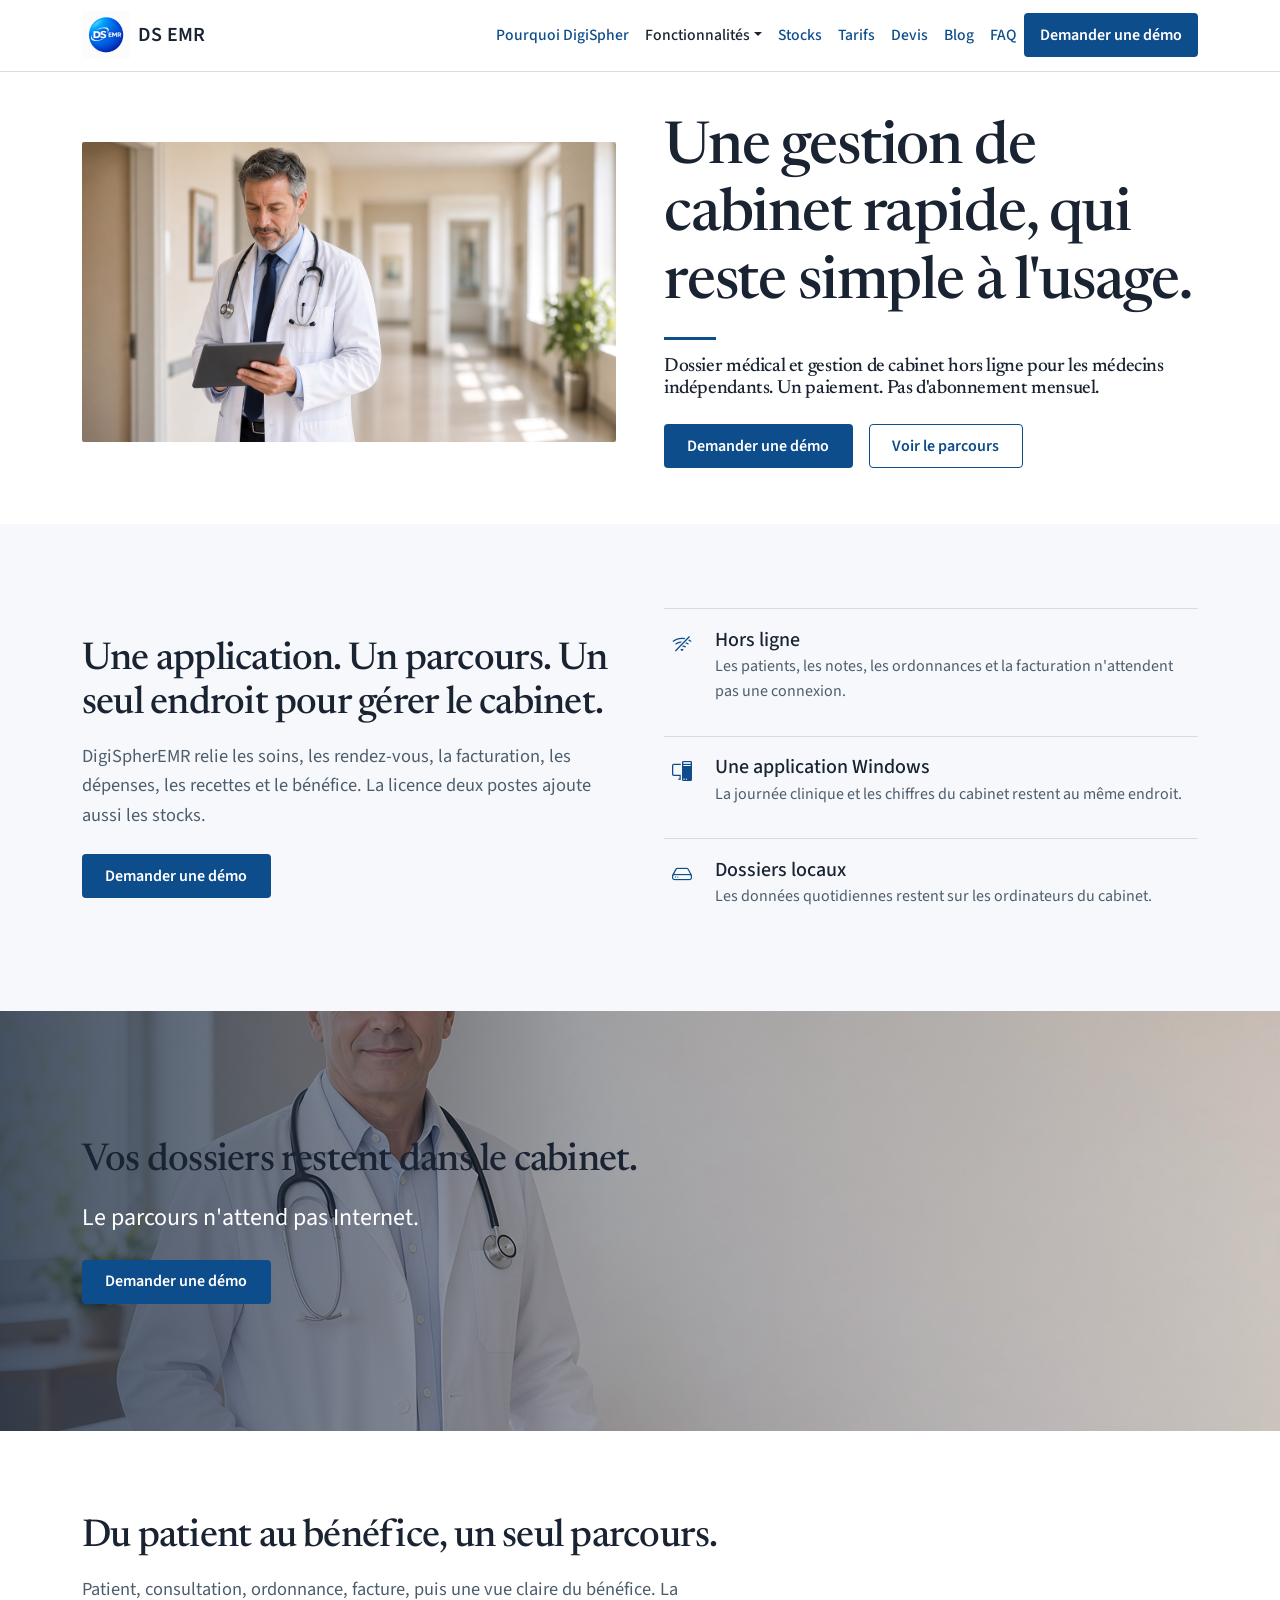
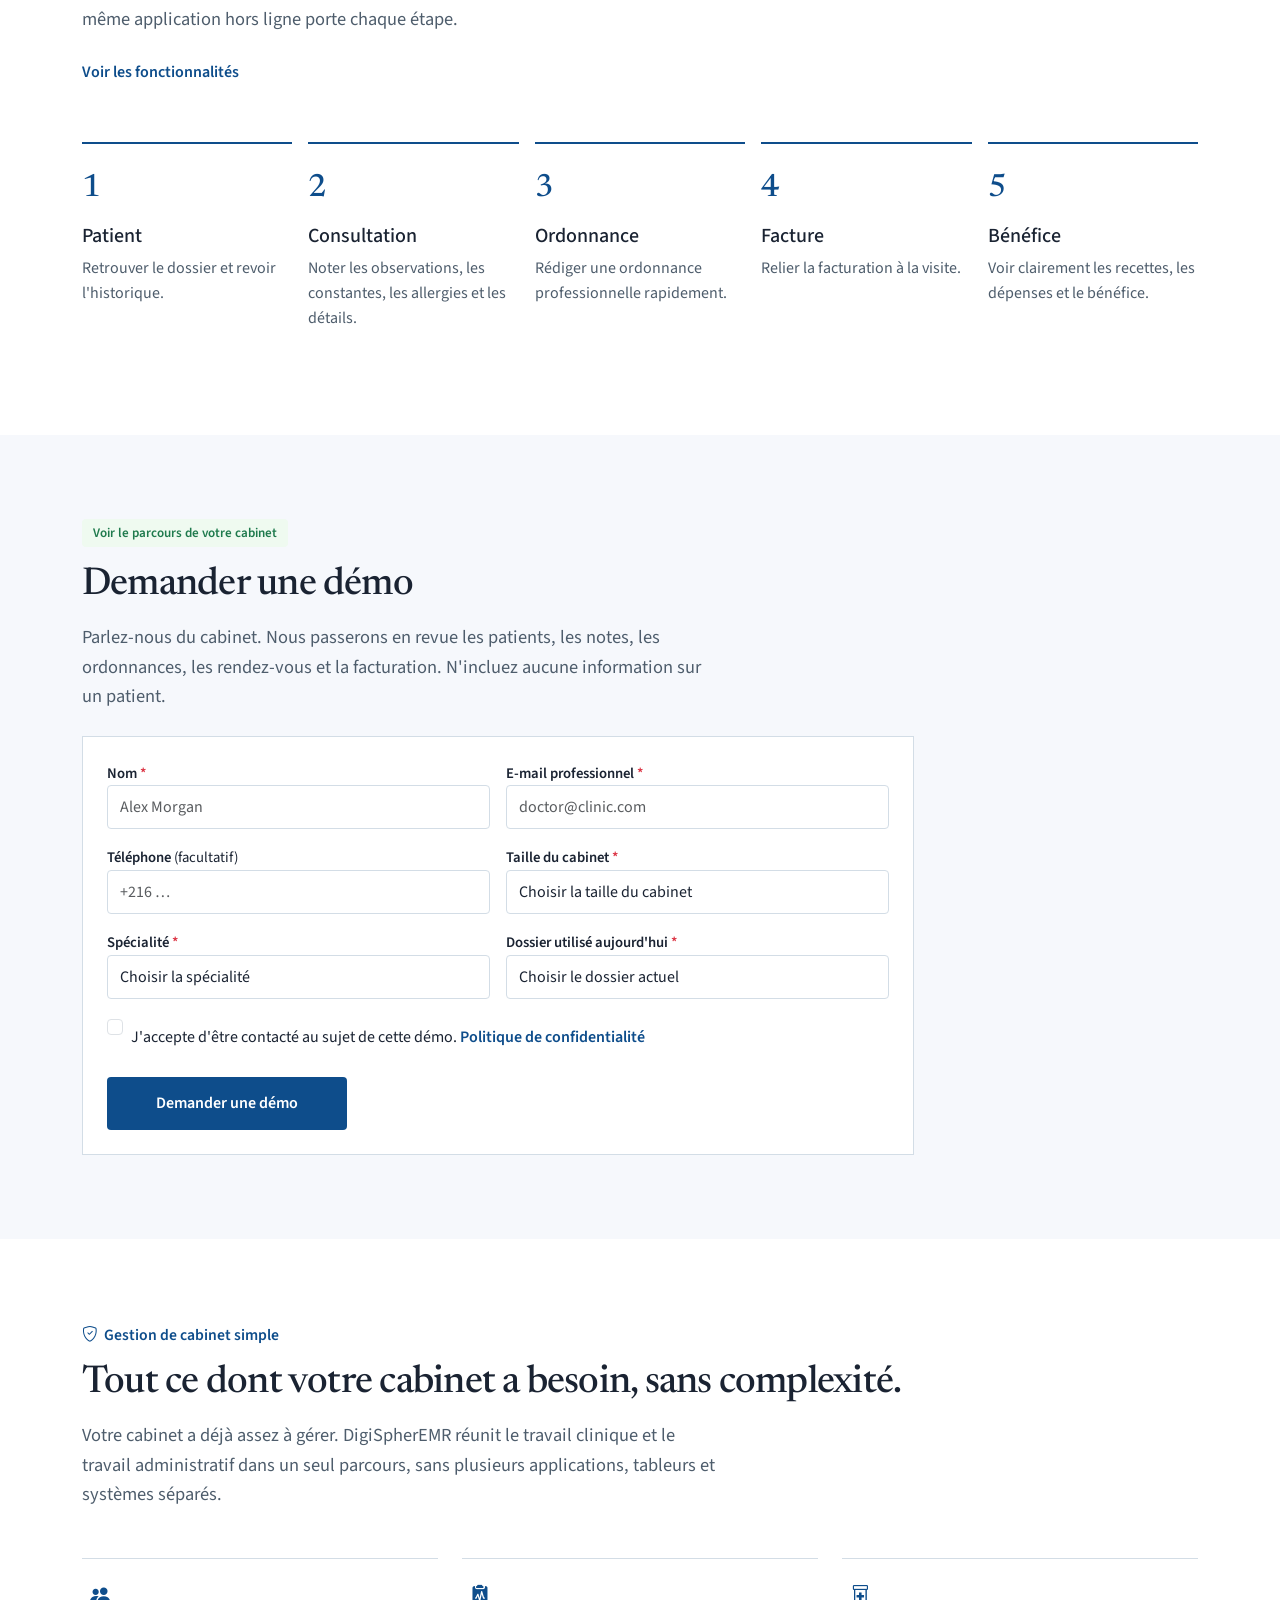
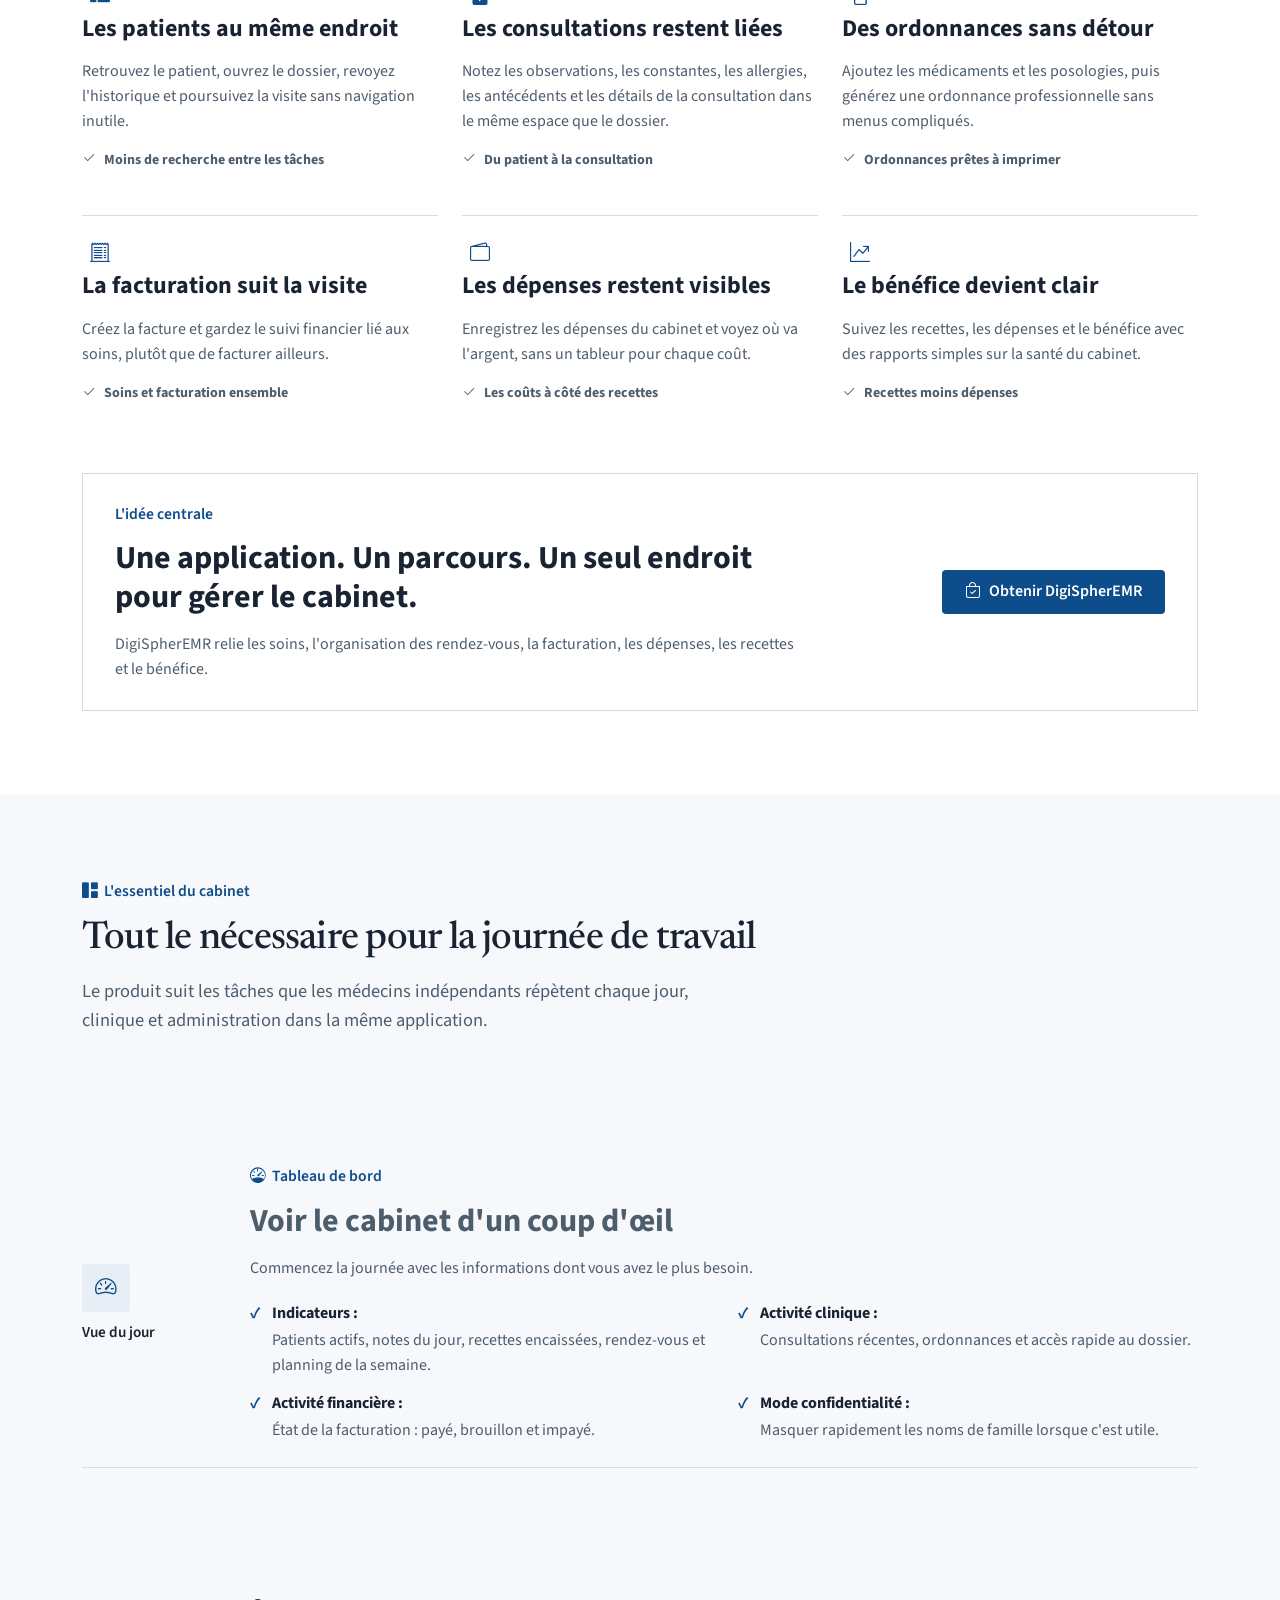
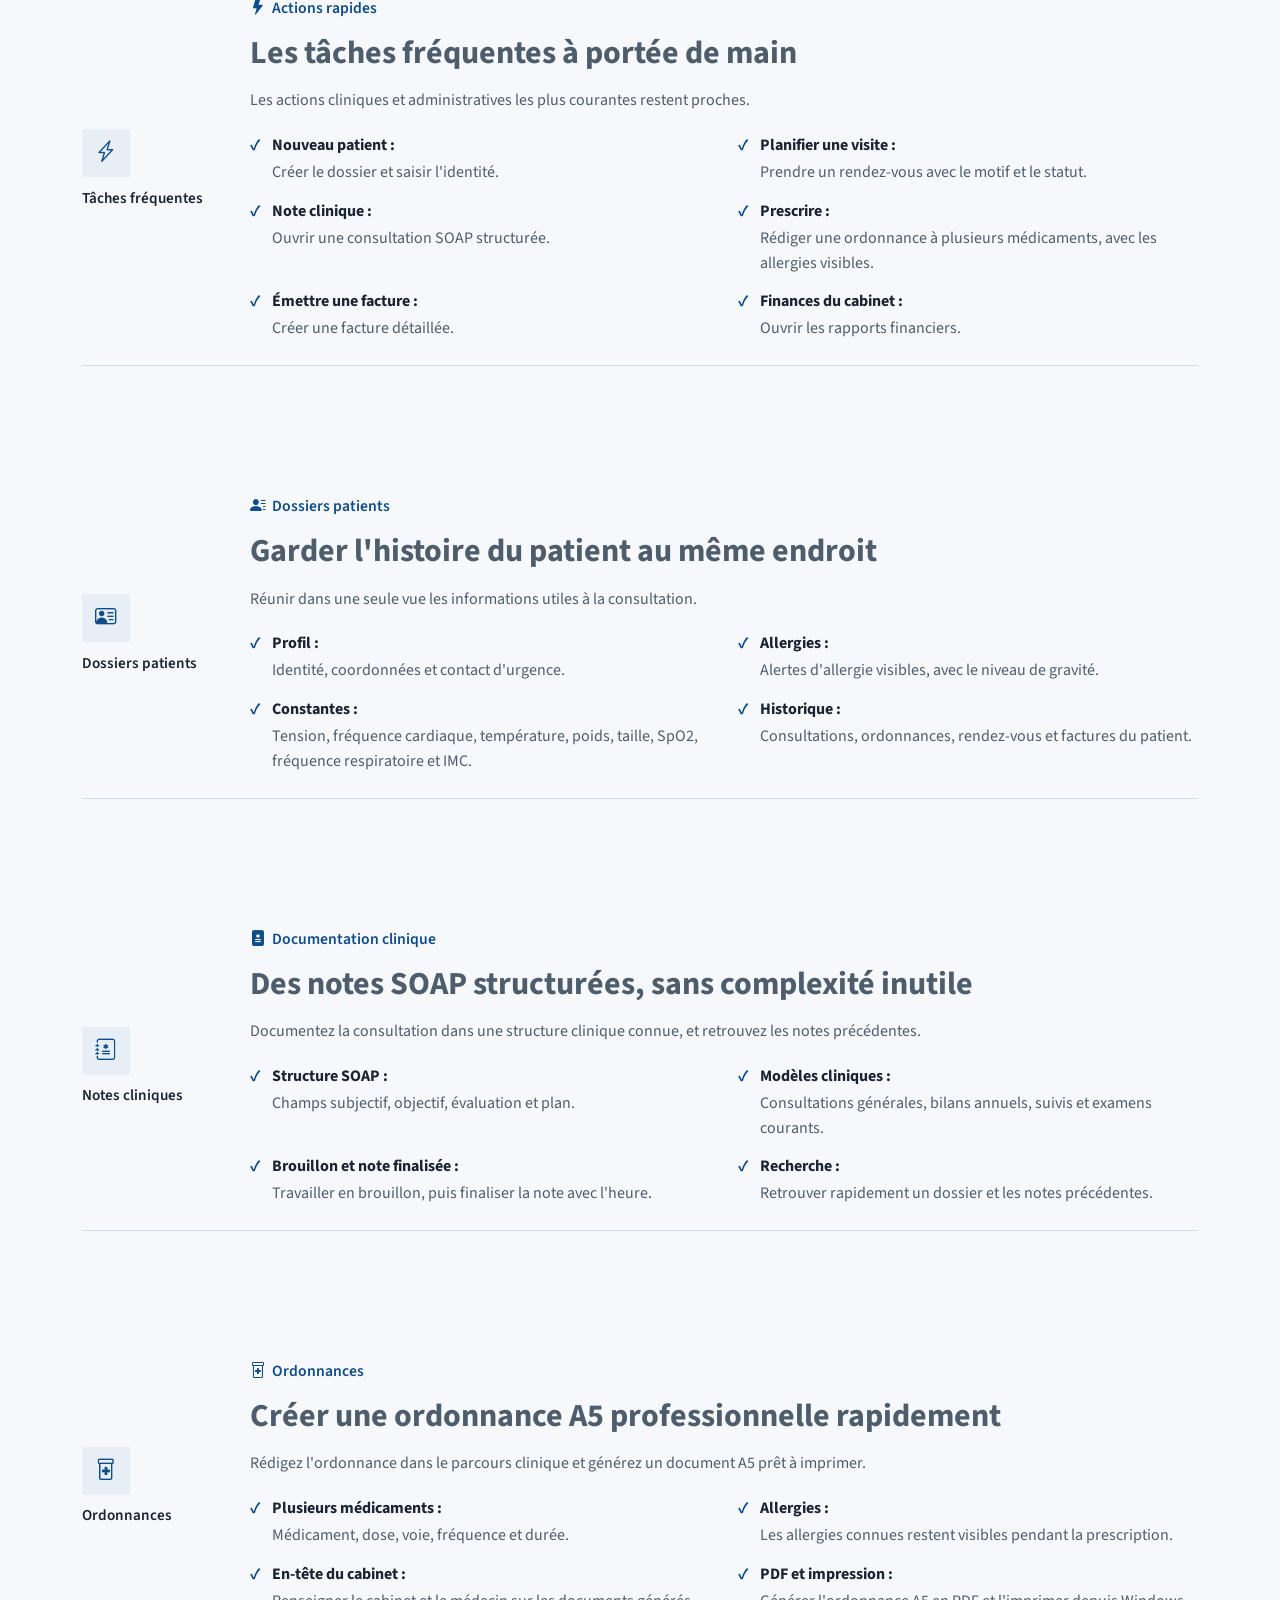
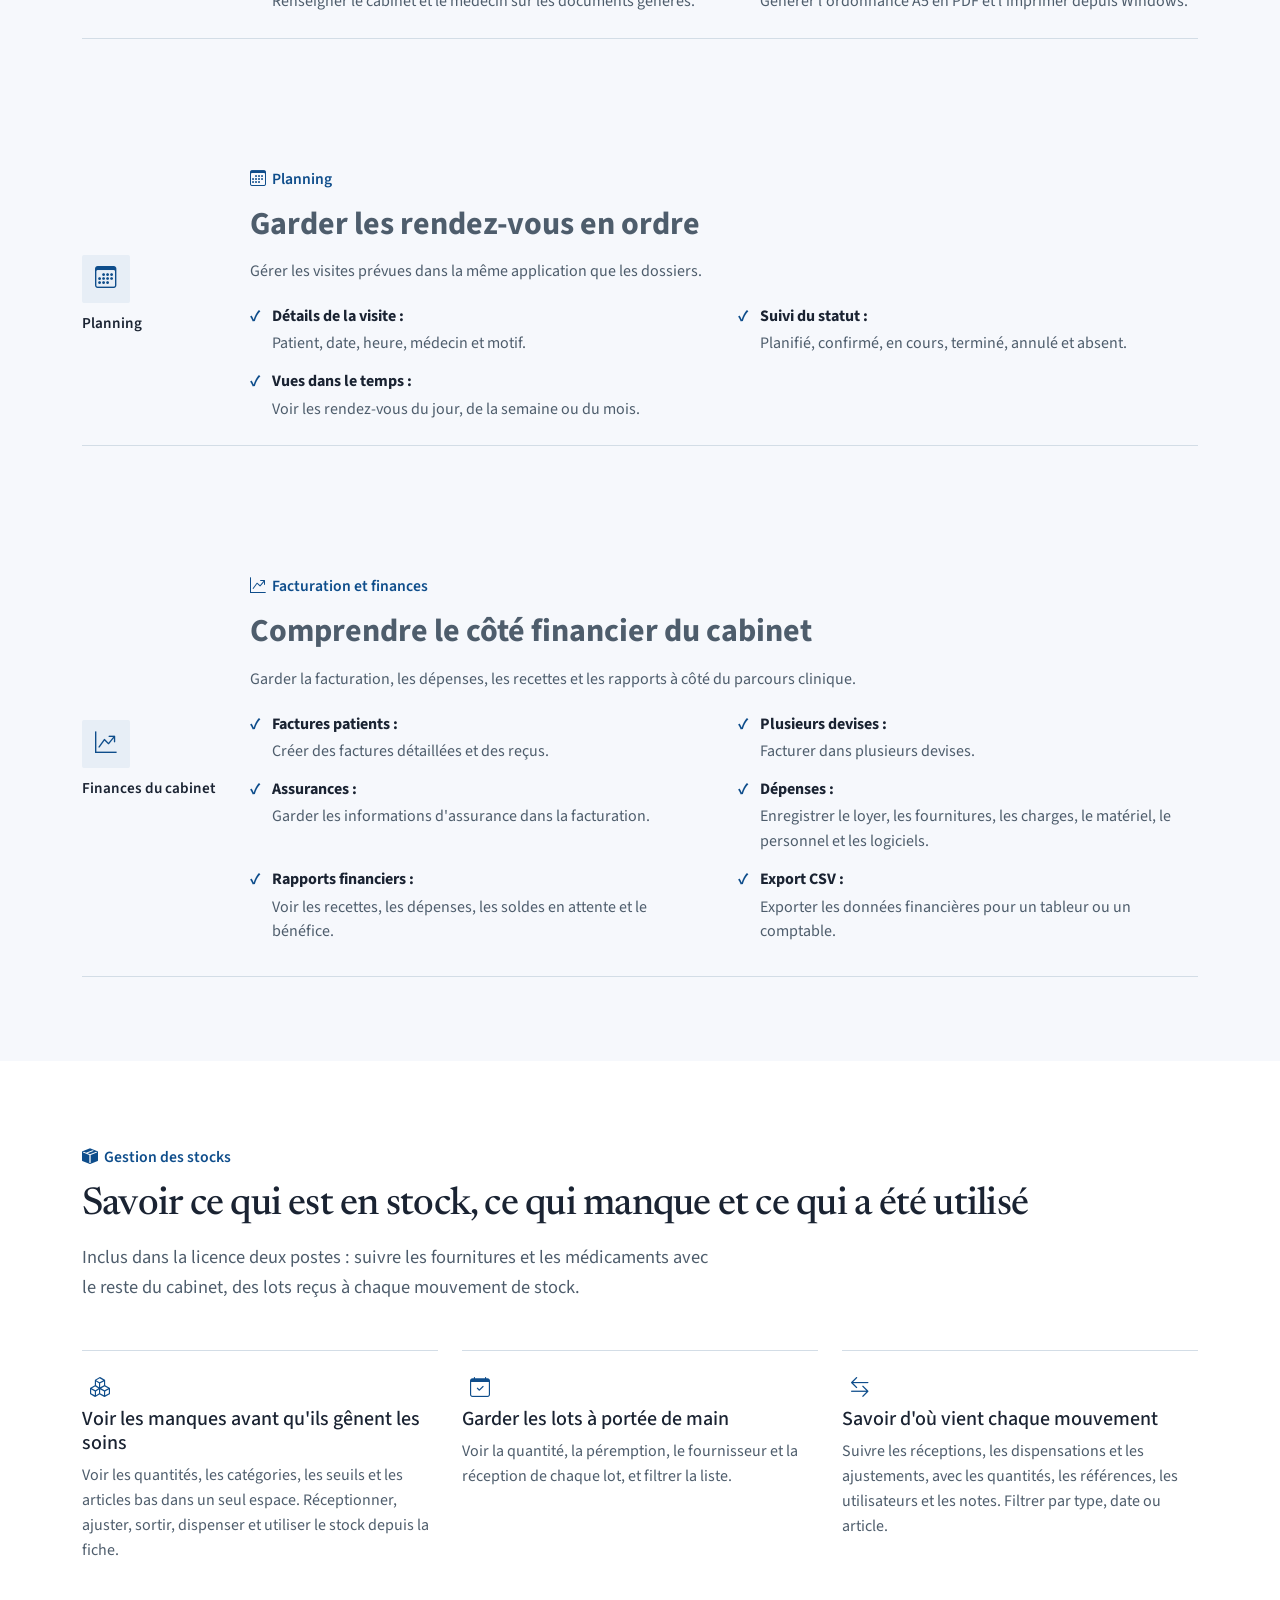
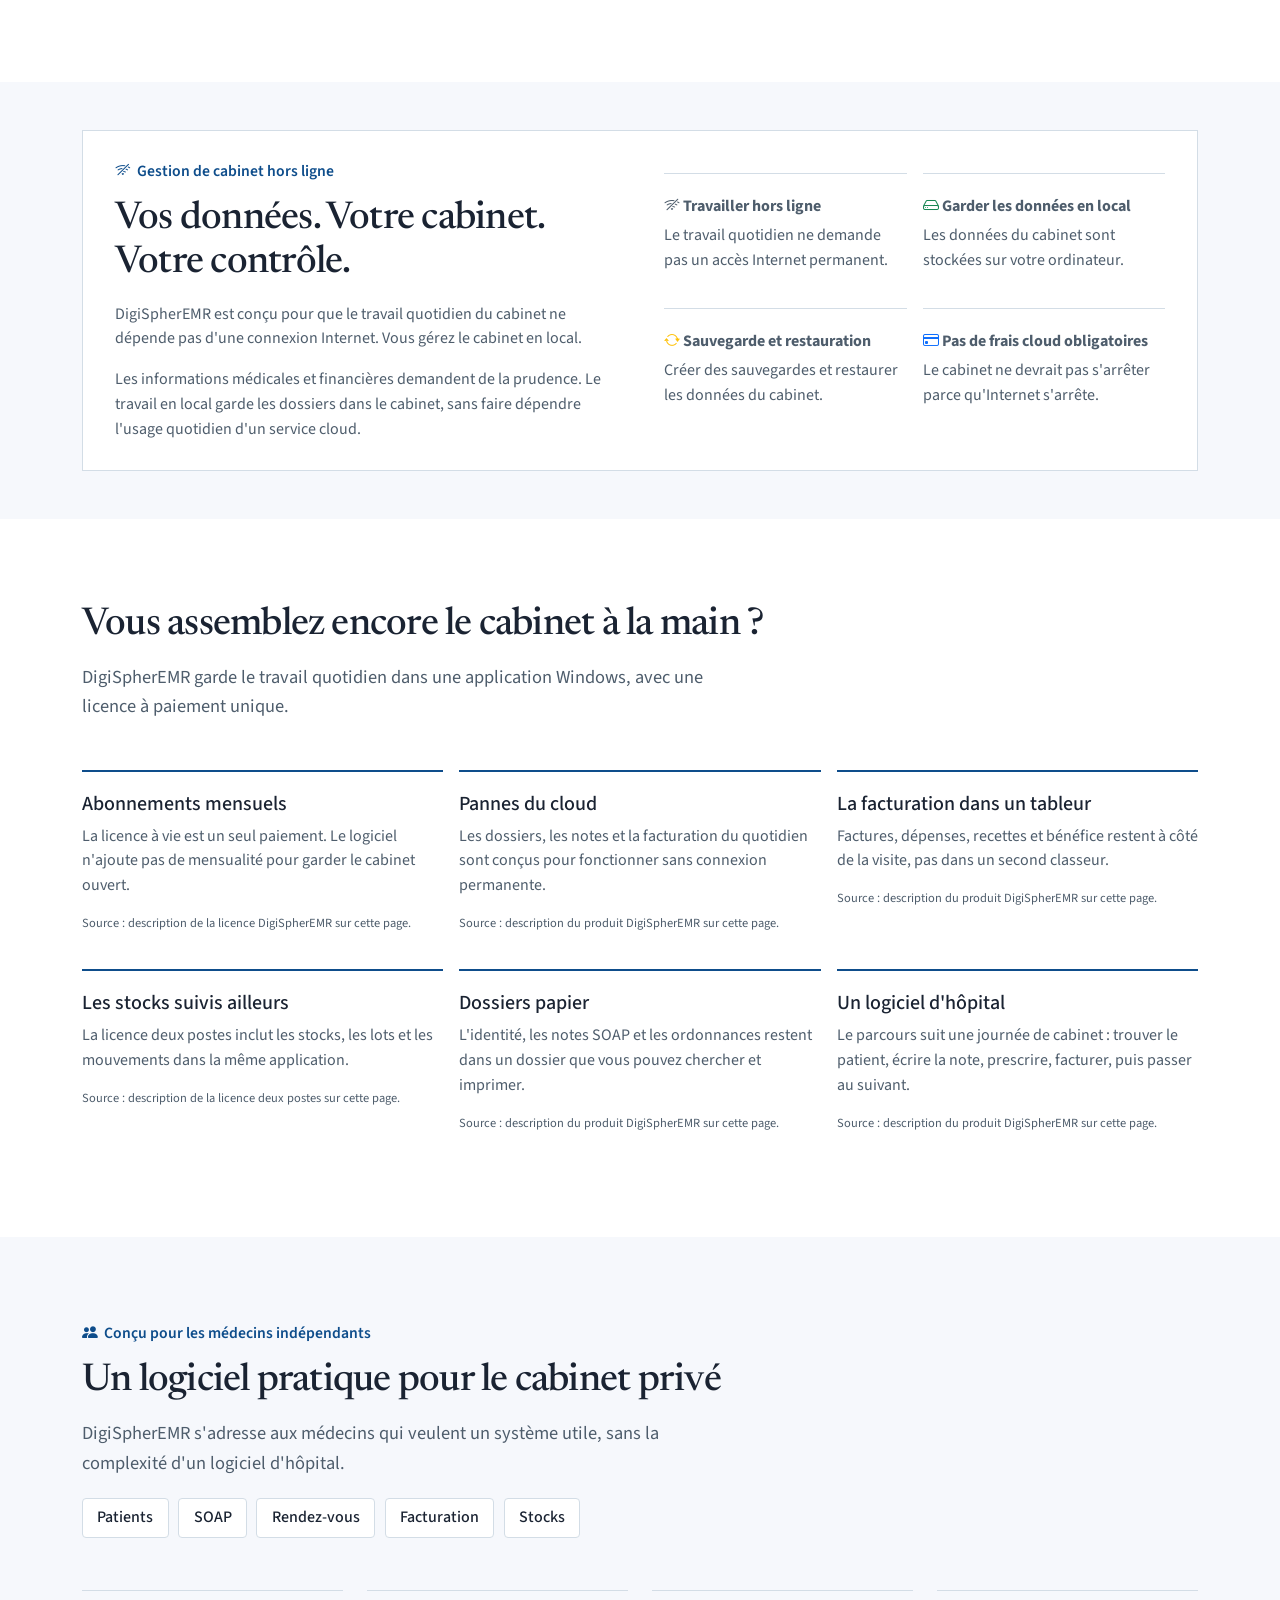
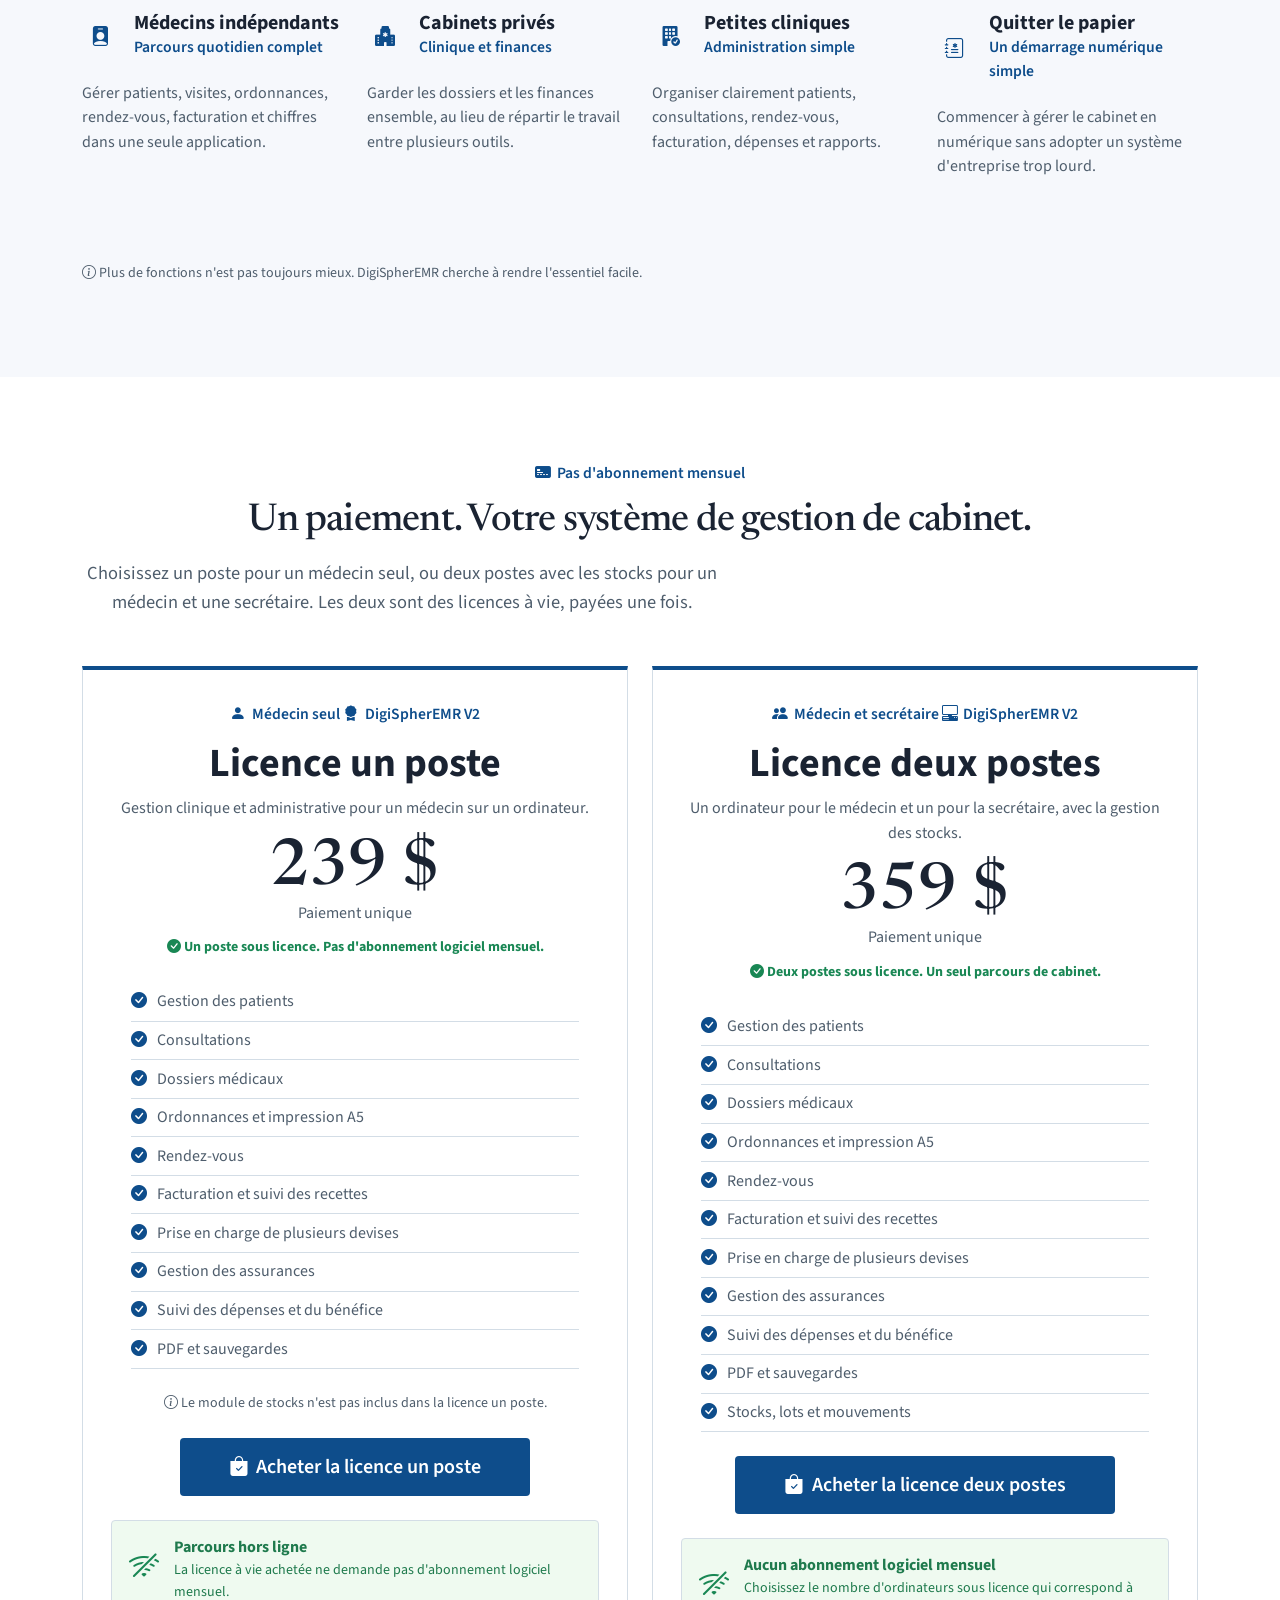
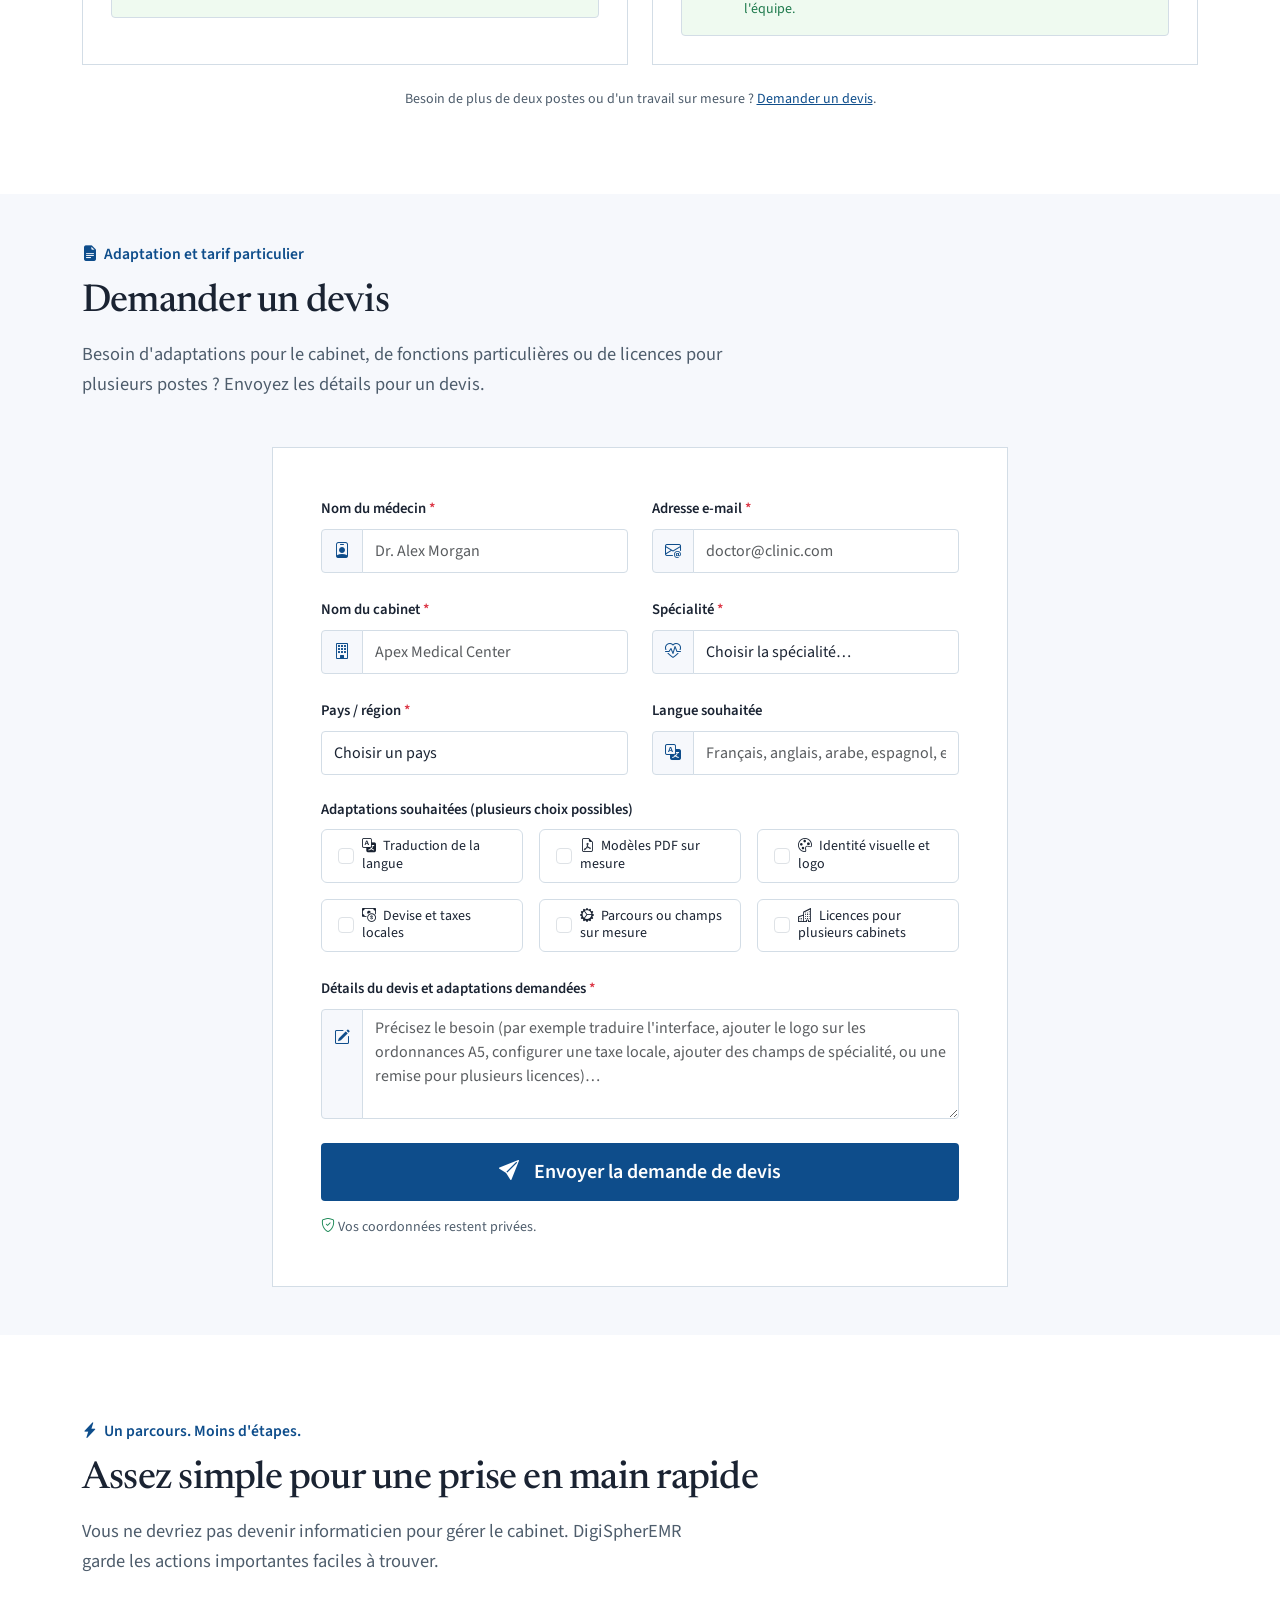
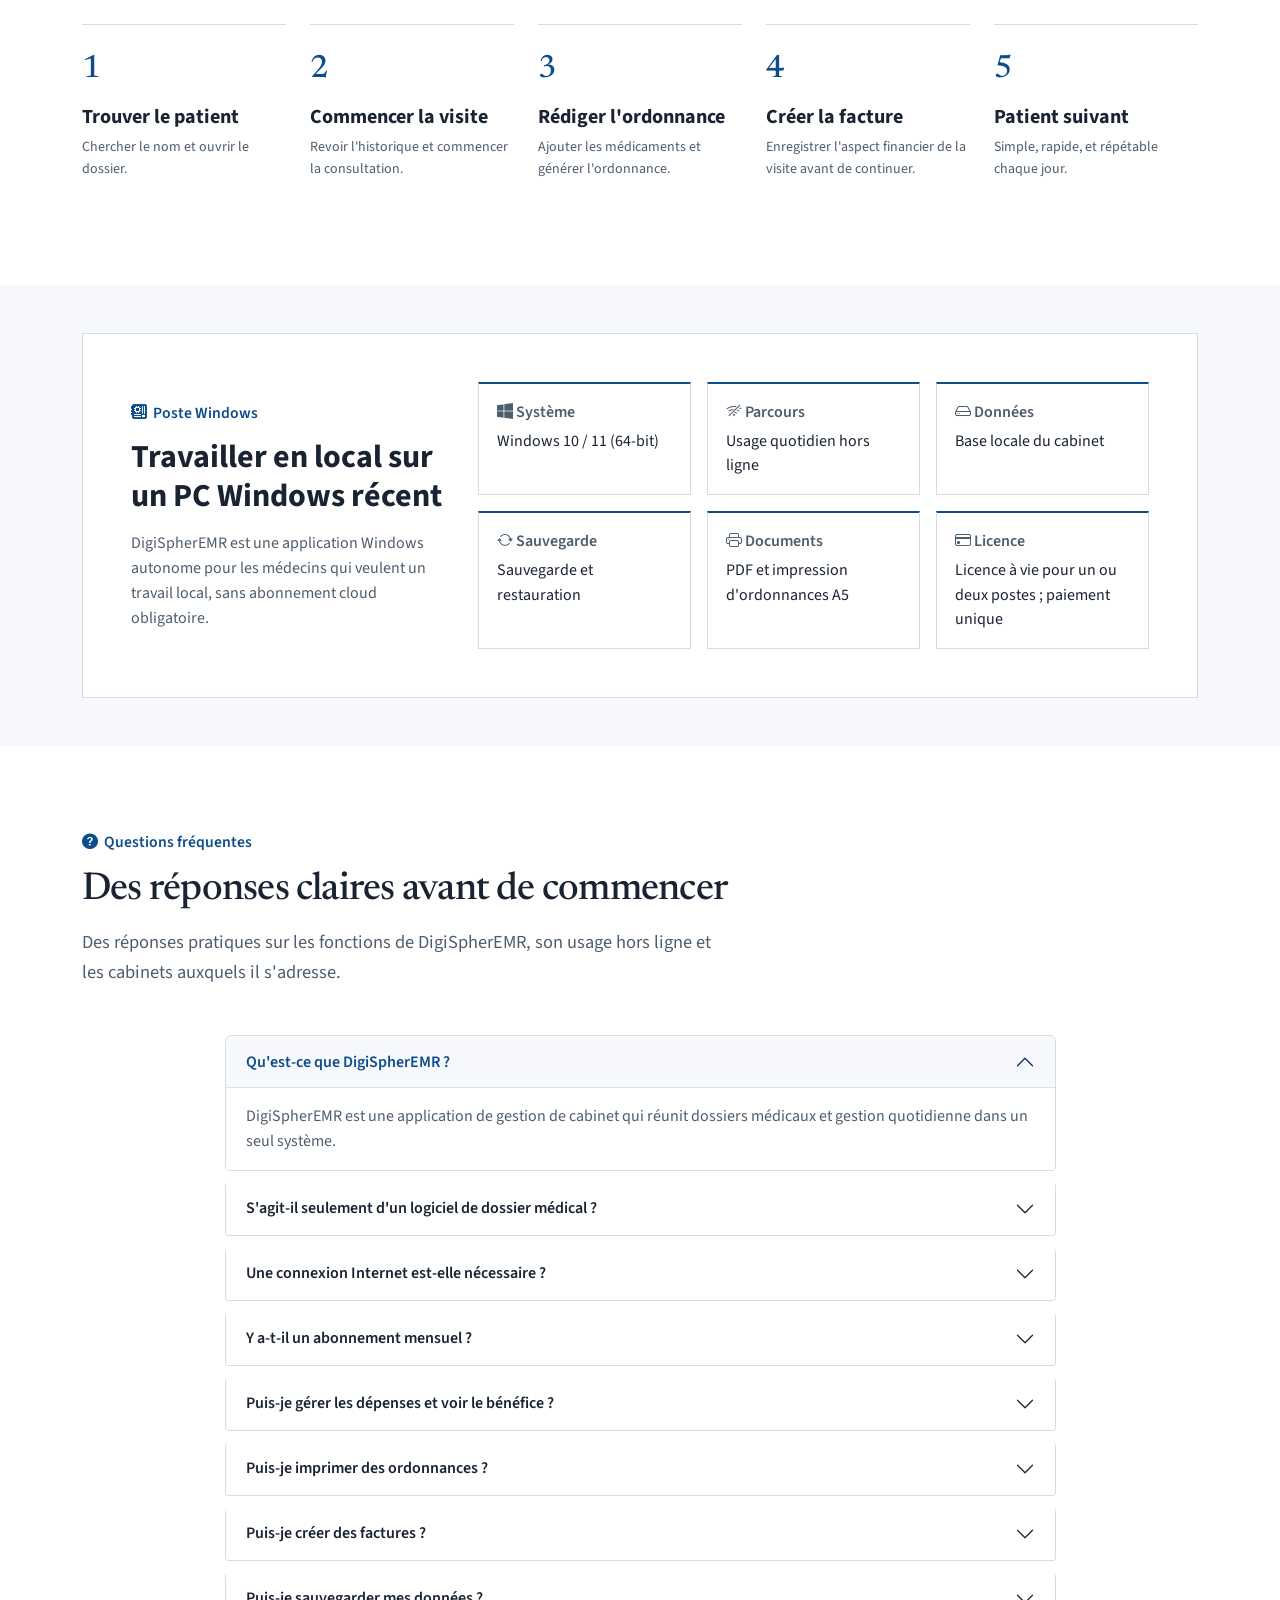
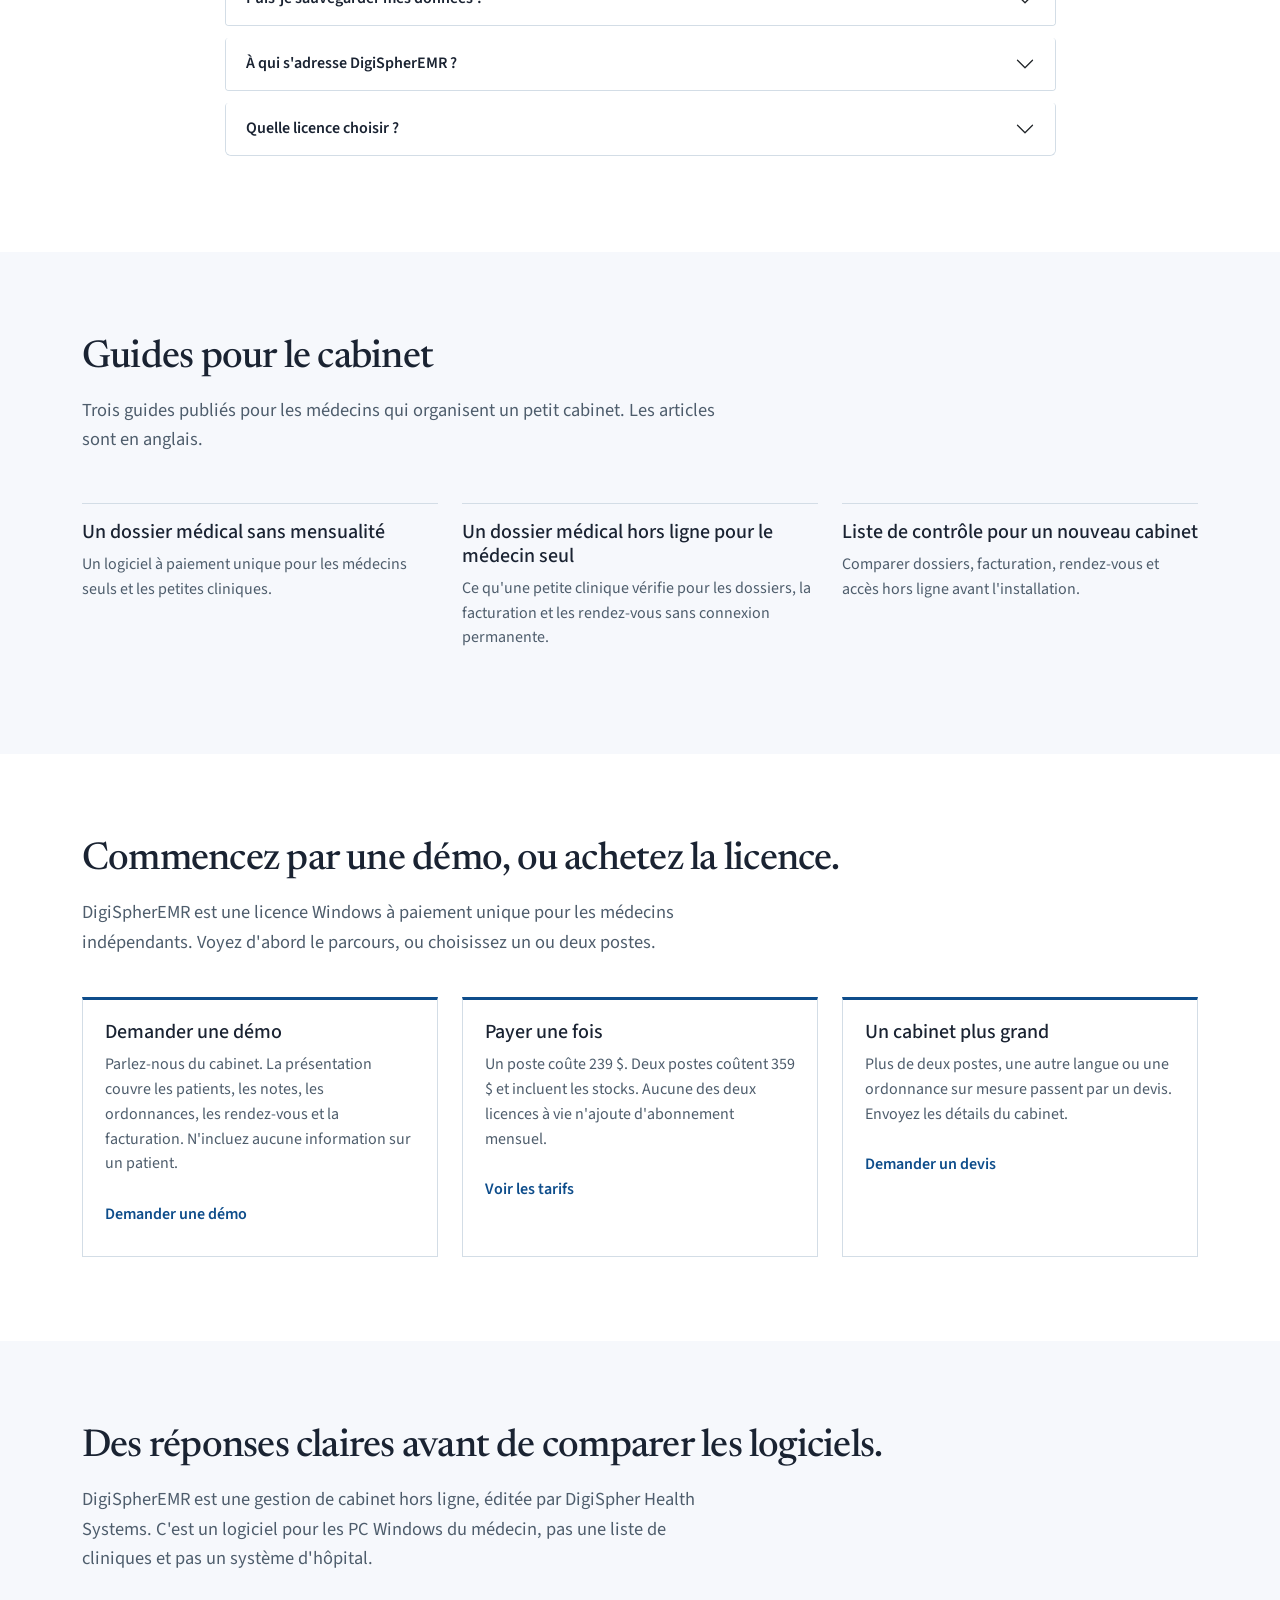
==== commit 58718d25: "majority changes" ====
--- a/fr.html
+++ b/fr.html
@@ -1,1662 +1,1986 @@
 <!DOCTYPE html>
-
 <html lang="fr">
+
 <head>
-<!-- Character Encoding & Mobile Viewport -->
-<meta charset="utf-8"/>
-<meta content="width=device-width, initial-scale=1.0" name="viewport"/>
-<meta content="ie=edge" http-equiv="X-UA-Compatible"/>
-<!-- SEO Primary Meta Tags -->
-<title>DigiSpherEMR V2 | Gestion de cabinet simple et utilisable hors ligne pour les médecins
+  <!-- Character Encoding & Mobile Viewport -->
+  <meta charset="UTF-8">
+  <meta name="viewport" content="width=device-width, initial-scale=1.0">
+
+  <!-- SEO Primary Meta Tags -->
+  <title>DigiSpherEMR V2 | Gestion de cabinet simple et utilisable hors ligne pour les médecins
   </title>
-<meta content="DigiSpherEMR V2 | Gestion de cabinet simple et utilisable hors ligne pour les médecins" name="title"/>
-<meta content="DigiSpherEMR V2 réunit dossiers patients, rendez-vous, ordonnances, facturation et finances dans une application Windows utilisable hors ligne. La licence deux postes ajoute la gestion des stocks." name="description"/>
-<meta content="DigiSpher EMR, logiciel de dossier médical hors ligne, gestion de cabinet médical, gestion des stocks médicaux, suivi des fournitures, logiciel médical Windows, notes SOAP, ordonnances, facturation médicale, cabinet privé, données médicales locales, licence à vie" name="keywords"/>
-<meta content="DigiSpher Health Systems" name="author"/>
-<meta content="index, follow" name="robots"/>
-<link href="https://ds-emr.digispher.online/fr.html" rel="canonical"/>
-<meta content="#050d22" name="theme-color"/>
-<!-- Open Graph / Facebook / LinkedIn Meta Tags -->
-<meta content="website" property="og:type"/>
-<meta content="https://ds-emr.digispher.online/fr.html" property="og:url"/>
-<meta content="DigiSpherEMR V2 — Gérez votre cabinet simplement." property="og:title"/>
-<meta content="Dossiers patients, rendez-vous, facturation et finances dans une application utilisable hors ligne. La licence deux postes comprend aussi la gestion des stocks." property="og:description"/>
-<meta content="assets/images/screen_dashboard_kpi.png" property="og:image"/>
-<!-- Twitter Meta Tags -->
-<meta content="summary_large_image" property="twitter:card"/>
-<meta content="https://ds-emr.digispher.online/fr.html" property="twitter:url"/>
-<meta content="DigiSpherEMR V2 — Gestion de cabinet simplifiée" property="twitter:title"/>
-<meta content="Gérez dossiers patients et facturation dans une application Windows utilisable hors ligne. La licence deux postes comprend aussi les stocks." property="twitter:description"/>
-<meta content="assets/images/screen_dashboard_kpi.png" property="twitter:image"/>
-<!-- Favicon — all sizes using DS EMR logo -->
-<link href="assets/images/logo_user.png" rel="icon" sizes="32x32" type="image/png"/>
-<link href="assets/images/logo_user.png" rel="icon" sizes="16x16" type="image/png"/>
-<link href="assets/images/logo_user.png" rel="icon" type="image/png"/>
-<link href="assets/images/apple-touch-icon.png" rel="apple-touch-icon" sizes="180x180"/>
-<link href="assets/images/logo_user.png" rel="shortcut icon"/>
-<meta content="assets/images/logo_user.png" name="msapplication-TileImage"/>
-<meta content="#050d22" name="msapplication-TileColor"/>
-<!-- LLMs.txt for AI discovery -->
-<link href="https://ds-emr.digispher.online/llms.txt" rel="llms" type="text/plain"/>
-<!-- Google Fonts: Plus Jakarta Sans & Outfit for Big, Modern Display Typography -->
-<link href="https://fonts.googleapis.com" rel="preconnect"/>
-<link crossorigin="" href="https://fonts.gstatic.com" rel="preconnect"/>
-<link href="https://fonts.googleapis.com/css2?family=Outfit:wght@400;500;600;700;800;900&amp;family=Plus+Jakarta+Sans:ital,wght@0,300;0,400;0,500;0,600;0,700;0,800;1,400&amp;display=swap" rel="stylesheet"/>
-<!-- Bootstrap 5.3.3 CSS -->
-<link crossorigin="anonymous" href="https://cdn.jsdelivr.net/npm/bootstrap@5.3.3/dist/css/bootstrap.min.css" integrity="sha384-QWTKZyjpPEjISv5WaRU9OFeRpok6YctnYmDr5pNlyT2bRjXh0JMhjY6hW+ALEwIH" rel="stylesheet"/>
-<!-- Bootstrap Icons 1.11.3 -->
-<link href="https://cdn.jsdelivr.net/npm/bootstrap-icons@1.11.3/font/bootstrap-icons.min.css" rel="stylesheet"/>
-<!-- Custom DigiSphere Stylesheet -->
-<link href="assets/css/style.css" rel="stylesheet"/>
-<!-- Schema.org JSON-LD Structured Data for SEO -->
-<script type="application/ld+json">
+  <meta name="description"
+    content="DigiSpherEMR V2 est une gestion de cabinet Windows hors ligne pour les médecins indépendants. Un poste coûte 239 $. Deux postes coûtent 359 $ et incluent les stocks. Pas d'abonnement mensuel.">
+  <meta name="author" content="DigiSpher Health Systems">
+  <meta name="robots" content="index, follow">
+  <link rel="canonical" href="https://ds-emr.digispher.online/fr.html">
+  <link rel="alternate" hreflang="en" href="https://ds-emr.digispher.online/">
+  <link rel="alternate" hreflang="fr" href="https://ds-emr.digispher.online/fr.html">
+  <link rel="alternate" hreflang="x-default" href="https://ds-emr.digispher.online/">
+  <meta name="theme-color" content="#ffffff">
+  <script>
+    (function () {
+      var key = "ds-theme";
+      var choice = "auto";
+      try { choice = localStorage.getItem(key) || "auto"; } catch (e) {}
+      var fromQuery = new URLSearchParams(window.location.search).get("theme");
+      if (fromQuery === "light" || fromQuery === "dark" || fromQuery === "auto") choice = fromQuery;
+      var theme = choice;
+      if (choice !== "light" && choice !== "dark") {
+        theme = window.matchMedia("(prefers-color-scheme: dark)").matches ? "dark" : "light";
+        choice = "auto";
+      }
+      document.documentElement.setAttribute("data-theme", theme);
+      document.documentElement.setAttribute("data-theme-choice", choice);
+      var tile = document.querySelector('meta[name="theme-color"]');
+      if (tile) tile.setAttribute("content", theme === "dark" ? "#0d1b28" : "#ffffff");
+    })();
+  </script>
+
+  <!-- Open Graph / Facebook / LinkedIn Meta Tags -->
+  <meta property="og:type" content="website">
+  <meta property="og:site_name" content="DigiSpherEMR">
+  <meta property="og:locale" content="fr_FR">
+  <meta property="og:locale:alternate" content="en_US">
+  <meta property="og:url" content="https://ds-emr.digispher.online/fr.html">
+  <meta property="og:title" content="DigiSpherEMR V2 — Gestion de cabinet hors ligne dès 239 $">
+  <meta property="og:description"
+    content="Dossiers patients, rendez-vous, ordonnances, facturation et finances dans une application Windows hors ligne. Un poste : 239 $. Deux postes : 359 $, stocks inclus.">
+  <meta property="og:image" content="https://ds-emr.digispher.online/assets/images/hero-exam-room.jpg">
+  <meta property="og:image:alt" content="Médecin consultant une tablette dans un couloir de clinique lumineux">
+
+  <!-- Twitter Meta Tags -->
+  <meta name="twitter:card" content="summary_large_image">
+  <meta name="twitter:url" content="https://ds-emr.digispher.online/fr.html">
+  <meta name="twitter:title" content="DigiSpherEMR V2 — Gestion de cabinet simplifiée pour les médecins">
+  <meta name="twitter:description"
+    content="Gestion de cabinet Windows hors ligne. Un poste : 239 $. Deux postes : 359 $, stocks inclus. Pas d'abonnement mensuel.">
+  <meta name="twitter:image" content="https://ds-emr.digispher.online/assets/images/hero-exam-room.jpg">
+
+  <link rel="icon" href="assets/images/favicon.svg" type="image/svg+xml">
+  <link rel="icon" type="image/png" sizes="32x32" href="assets/images/favicon-32.png">
+  <link rel="apple-touch-icon" sizes="180x180" href="assets/images/apple-touch-icon.png">
+  <meta name="msapplication-TileImage" content="assets/images/favicon-32.png">
+  <meta name="msapplication-TileColor" content="#ffffff">
+  <!-- LLMs.txt for AI discovery -->
+  <link rel="llms" href="https://ds-emr.digispher.online/llms.txt" type="text/plain">
+
+  <!-- Newsreader for titles, Source Sans 3 for the interface -->
+  <link rel="preconnect" href="https://fonts.googleapis.com">
+  <link rel="preconnect" href="https://fonts.gstatic.com" crossorigin>
+  <link
+    href="https://fonts.googleapis.com/css2?family=Newsreader:opsz,wght@6..72,400;6..72,500;6..72,600&family=Source+Sans+3:ital,wght@0,400;0,500;0,600;0,700;1,400&display=swap"
+    rel="stylesheet">
+
+  <!-- Bootstrap 5.3.3 CSS -->
+  <link href="https://cdn.jsdelivr.net/npm/bootstrap@5.3.3/dist/css/bootstrap.min.css" rel="stylesheet"
+    integrity="sha384-QWTKZyjpPEjISv5WaRU9OFeRpok6YctnYmDr5pNlyT2bRjXh0JMhjY6hW+ALEwIH" crossorigin="anonymous">
+
+  <!-- Bootstrap Icons 1.11.3 -->
+  <link rel="stylesheet" href="https://cdn.jsdelivr.net/npm/bootstrap-icons@1.11.3/font/bootstrap-icons.min.css">
+
+  <!-- Custom DigiSphere Stylesheet -->
+  <link rel="stylesheet" href="assets/css/style.css">
+
+  <!-- Schema.org JSON-LD Structured Data for SEO -->
+  <script type="application/ld+json">
   {
-  "@context": "https://schema.org",
-  "@type": "SoftwareApplication",
-  "name": "DigiSpherEMR",
-  "operatingSystem": "Windows 10, Windows 11 (64-bit)",
-  "applicationCategory": "MedicalBusinessApplication",
-  "softwareVersion": "2.0",
-  "description": "Application Windows de gestion de cabinet utilisable hors ligne : dossiers patients, rendez-vous, facturation et finances. La licence deux postes comprend aussi la gestion des stocks.",
-  "offers": [
-    {
-      "@type": "Offer",
-      "name": "Licence à vie pour un poste",
-      "description": "Gestion clinique et administrative pour un poste ; module de gestion des stocks non inclus.",
-      "price": "799.00",
-      "priceCurrency": "USD",
-      "availability": "https://schema.org/InStock",
-      "url": "https://digispher.lemonsqueezy.com/checkout/buy/ea88e483-a889-4620-937e-963874151f57?discount=0",
-      "priceValidUntil": "2027-12-31"
-    },
-    {
-      "@type": "Offer",
-      "name": "Licence à vie pour deux postes",
-      "description": "Gestion de cabinet pour deux postes, avec module de gestion des stocks.",
-      "price": "1198.00",
-      "priceCurrency": "USD",
-      "availability": "https://schema.org/InStock",
-      "url": "https://digispher.lemonsqueezy.com/checkout/buy/ac033608-9cff-414c-8169-d2197bc35cad?media=0&desc=0&quantity=2",
-      "priceValidUntil": "2027-12-31"
+    "@context": "https://schema.org",
+    "@type": "SoftwareApplication",
+    "name": "DigiSpherEMR",
+    "operatingSystem": "Windows 10, Windows 11 (64-bit)",
+    "applicationCategory": "MedicalBusinessApplication",
+    "softwareVersion": "2.0",
+    "inLanguage": "fr",
+    "description": "Application Windows de gestion de cabinet utilisable hors ligne : dossiers patients, rendez-vous, facturation et finances. La licence à vie deux postes comprend aussi la gestion des stocks.",
+    "offers": [
+      {
+        "@type": "Offer",
+        "name": "Licence à vie pour un poste",
+        "description": "Gestion clinique et administrative pour un poste ; module de stocks non inclus.",
+        "price": "239.00",
+        "priceCurrency": "USD",
+        "availability": "https://schema.org/InStock",
+        "url": "https://digispher.lemonsqueezy.com/checkout/buy/ea88e483-a889-4620-937e-963874151f57?discount=0",
+        "priceValidUntil": "2027-12-31"
+      },
+      {
+        "@type": "Offer",
+        "name": "Licence à vie pour deux postes",
+        "description": "Gestion de cabinet pour deux postes, stocks compris.",
+        "price": "359.00",
+        "priceCurrency": "USD",
+        "availability": "https://schema.org/InStock",
+        "url": "https://digispher.lemonsqueezy.com/checkout/buy/ac033608-9cff-414c-8169-d2197bc35cad?media=0&desc=0&quantity=2",
+        "priceValidUntil": "2027-12-31"
+      }
+    ],
+    "featureList": [
+      "Gestion des patients",
+      "Consultations",
+      "Dossiers médicaux",
+      "Ordonnances et impression A5",
+      "Rendez-vous",
+      "Facturation et suivi des recettes",
+      "Facturation multidevise",
+      "Gestion des assurances",
+      "Suivi des dépenses",
+      "Gestion des stocks et des mouvements (licence deux postes)",
+      "Suivi du bénéfice et rapports financiers",
+      "Génération de PDF",
+      "Sauvegarde et restauration",
+      "Utilisation hors ligne",
+      "Aucun abonnement logiciel mensuel"
+    ],
+    "author": {
+      "@type": "Organization",
+      "name": "DigiSpher Health Systems",
+      "url": "https://ds-emr.digispher.online/",
+      "email": "digispher25@gmail.com",
+      "telephone": "+216-23-400-174"
     }
-  ],
-  "featureList": [
-    "Gestion des patients",
-    "Consultations",
-    "Dossiers médicaux",
-    "Ordonnances et impression A5",
-    "Rendez-vous",
-    "Facturation et suivi des recettes",
-    "Facturation multidevise",
-    "Gestion des assurances",
-    "Suivi des dépenses",
-    "Gestion des stocks et des mouvements (licence deux postes)",
-    "Suivi du bénéfice et rapports financiers",
-    "Génération de PDF",
-    "Sauvegarde et restauration",
-    "Utilisation hors ligne",
-    "Aucun abonnement logiciel mensuel"
-  ],
-  "author": {
-    "@type": "Organization",
-    "name": "DigiSpher Health Systems"
-  },
-  "inLanguage": "fr"
-}
+  }
   </script>
-<meta content="fr_FR" property="og:locale"/></head>
-<body>
-<div aria-hidden="true" class="sphere-canvas-bg">
-<div class="sphere-orb sphere-orb-1"></div>
-<div class="sphere-orb sphere-orb-2"></div>
-<div class="sphere-orb sphere-orb-3"></div>
-<div class="sphere-grid-overlay"></div>
-</div>
-<header>
-<nav class="navbar navbar-expand-lg navbar-sphere" id="mainNavbar">
-<div class="container-xl">
-<a aria-label="Accueil DigiSpherEMR" class="navbar-brand d-flex align-items-center gap-2" href="#hero">
-<img alt="Logo DigiSpherEMR V2" decoding="async" fetchpriority="high" height="56" src="assets/images/logo_user.png" style="object-fit:contain;"/>
-<span class="navbar-wordmark">DS EMR</span>
-</a>
-<button aria-controls="navbarContent" aria-expanded="false" aria-label="Afficher le menu" class="navbar-toggler border-0 text-white" data-bs-target="#navbarContent" data-bs-toggle="collapse" type="button">
-<i class="bi bi-list fs-2 text-info"></i>
-</button>
-<div class="collapse navbar-collapse" id="navbarContent">
-<ul class="navbar-nav mx-auto mb-2 mb-lg-0 gap-lg-1">
-<li class="nav-item"><a class="nav-link nav-link-sphere" href="#videoShowcase">Démo</a></li>
-<li class="nav-item"><a class="nav-link nav-link-sphere" href="#offlineBenefits">Pourquoi DigiSpher</a></li>
-<li class="nav-item"><a class="nav-link nav-link-sphere" href="#featureModules">Fonctionnalités</a></li>
-<li class="nav-item"><a class="nav-link nav-link-sphere" href="#inventory">Stocks</a></li>
-<li class="nav-item"><a class="nav-link nav-link-sphere" href="#specialOffer">Tarifs</a></li>
-<li class="nav-item"><a class="nav-link nav-link-sphere" href="#requestQuote">Demander un devis</a></li>
-<li class="nav-item"><a class="nav-link nav-link-sphere" href="blogs/blogs-list.html">Blog</a></li>
-<li class="nav-item"><a class="nav-link nav-link-sphere" href="#faq">Questions fréquentes</a></li>
-</ul>
-<div class="d-flex align-items-center gap-3 mt-3 mt-lg-0">
-<a class="btn btn-sphere-primary btn-sm px-4 py-2" href="#specialOffer">
-<i class="bi bi-bag-check-fill"></i> Choisir une licence
-            </a>
-</div>
-</div>
-</div>
-</nav>
-</header>
-<main>
-<!-- HERO -->
-<section class="hero-section" id="hero">
-<div class="container-xl">
-<div class="row justify-content-center text-center">
-<div class="col-lg-10 col-xl-9">
-<h1 class="display-hero-title">
-              Gérez votre cabinet rapidement et facilement, sans complexité.
-            </h1>
-<p class="lead lead-hero mx-auto mb-4 text-secondary">
-<strong class="text-white">DigiSpherEMR réunit le dossier médical et la gestion du cabinet</strong> dans une seule application simple et rapide. Gérez vos patients, consultations, ordonnances, rendez-vous, factures, dépenses, recettes et bénéfices sans multiplier les outils. La licence deux postes ajoute la gestion des stocks. <strong class="text-white">Moins de complexité. Moins d'administration. Plus de temps pour les patients.</strong>
-</p>
-<div class="d-flex flex-column align-items-center gap-2 mb-4">
-<div class="h2 text-white fw-bold mb-0">À partir de 799 $ — Licence à vie pour un ou deux postes</div>
-<span class="badge-sphere">
-<i class="bi bi-check2-circle"></i> Dossier médical + gestion du cabinet · Stocks avec la licence deux postes · Aucun abonnement mensuel
+  <script type="application/ld+json">
+  {
+    "@context": "https://schema.org",
+    "@graph": [
+      {
+        "@type": "Organization",
+        "@id": "https://ds-emr.digispher.online/#organization",
+        "name": "DigiSpher Health Systems",
+        "url": "https://ds-emr.digispher.online/",
+        "email": "digispher25@gmail.com",
+        "telephone": "+216-23-400-174",
+        "sameAs": [
+          "https://www.facebook.com/profile.php?id=61579736908309",
+          "https://linkedin.com/company/digispher"
+        ]
+      },
+      {
+        "@type": "WebSite",
+        "@id": "https://ds-emr.digispher.online/#website",
+        "url": "https://ds-emr.digispher.online/",
+        "name": "DigiSpherEMR",
+        "inLanguage": ["en", "fr"],
+        "publisher": { "@id": "https://ds-emr.digispher.online/#organization" }
+      },
+      {
+        "@type": "FAQPage",
+        "@id": "https://ds-emr.digispher.online/fr.html#faq",
+        "url": "https://ds-emr.digispher.online/fr.html#faq",
+        "isPartOf": { "@id": "https://ds-emr.digispher.online/#website" },
+        "mainEntity": [
+          {
+            "@type": "Question",
+            "name": "Qu'est-ce que DigiSpherEMR ?",
+            "acceptedAnswer": {
+              "@type": "Answer",
+              "text": "DigiSpherEMR est une application de gestion de cabinet qui réunit dossiers médicaux et gestion quotidienne dans un seul système."
+            }
+          },
+          {
+            "@type": "Question",
+            "name": "S'agit-il seulement d'un logiciel de dossier médical ?",
+            "acceptedAnswer": {
+              "@type": "Answer",
+              "text": "Non. DigiSpherEMR associe la gestion clinique à la gestion du cabinet : rendez-vous, facturation, dépenses, recettes et suivi du bénéfice."
+            }
+          },
+          {
+            "@type": "Question",
+            "name": "Une connexion Internet est-elle nécessaire ?",
+            "acceptedAnswer": {
+              "@type": "Answer",
+              "text": "Les fonctions essentielles sont conçues pour fonctionner hors ligne. La gestion quotidienne ne dépend donc pas d'une connexion Internet."
+            }
+          },
+          {
+            "@type": "Question",
+            "name": "Y a-t-il un abonnement mensuel ?",
+            "acceptedAnswer": {
+              "@type": "Answer",
+              "text": "Non. Chaque licence à vie s'achète en un seul paiement. Un poste coûte 239 $ ; deux postes coûtent 359 $."
+            }
+          },
+          {
+            "@type": "Question",
+            "name": "Puis-je gérer les dépenses et voir le bénéfice ?",
+            "acceptedAnswer": {
+              "@type": "Answer",
+              "text": "Oui. Vous pouvez enregistrer les dépenses du cabinet et utiliser les recettes et les dépenses pour comprendre le bénéfice, sans créer vous-même un tableur."
+            }
+          },
+          {
+            "@type": "Question",
+            "name": "Puis-je imprimer des ordonnances ?",
+            "acceptedAnswer": {
+              "@type": "Answer",
+              "text": "Oui. DigiSpherEMR génère des ordonnances professionnelles au format PDF A5, prêtes à imprimer."
+            }
+          },
+          {
+            "@type": "Question",
+            "name": "Puis-je créer des factures ?",
+            "acceptedAnswer": {
+              "@type": "Answer",
+              "text": "Oui. La facturation est incluse pour suivre aussi l'aspect financier de chaque visite."
+            }
+          },
+          {
+            "@type": "Question",
+            "name": "Puis-je sauvegarder mes données ?",
+            "acceptedAnswer": {
+              "@type": "Answer",
+              "text": "Oui. DigiSpherEMR permet de sauvegarder et restaurer les données locales du cabinet."
+            }
+          },
+          {
+            "@type": "Question",
+            "name": "À qui s'adresse DigiSpherEMR ?",
+            "acceptedAnswer": {
+              "@type": "Answer",
+              "text": "Il s'adresse aux médecins indépendants, aux cabinets privés et aux petites cliniques qui cherchent une gestion de cabinet simple."
+            }
+          },
+          {
+            "@type": "Question",
+            "name": "Quelle licence choisir ?",
+            "acceptedAnswer": {
+              "@type": "Answer",
+              "text": "Choisissez la licence un poste si vous travaillez seul sur un ordinateur et n'avez pas besoin des stocks. Choisissez la licence deux postes si vous et votre secrétaire avez besoin de deux ordinateurs et de la gestion des stocks. Le module de stock est réservé à la licence deux postes."
+            }
+          }
+        ]
+      }
+    ]
+  }
+  </script>
+</head>
+
+<body class="home-praxis">
+  <a class="px-skip" href="#main">Aller au contenu</a>
+
+  <header class="px-header">
+    <nav class="navbar navbar-expand-lg navbar-sphere" id="mainNavbar">
+      <div class="container-xl">
+        <a class="navbar-brand d-flex align-items-center gap-2" href="#hero" aria-label="Accueil DigiSpherEMR">
+          <img src="assets/images/logo_user.png" alt="Logo DigiSpherEMR V2" width="600" height="600"
+            decoding="async" fetchpriority="high">
+          <span class="navbar-wordmark">DS EMR</span>
+        </a>
+
+        <div class="d-flex align-items-center order-lg-last gap-2 ms-auto">
+          <a href="#requestDemo" class="px-btn px-header-cta">Demander une démo</a>
+          <button class="px-menu" type="button" data-bs-toggle="collapse"
+            data-bs-target="#navbarContent" aria-controls="navbarContent" aria-expanded="false"
+            aria-label="Afficher le menu">
+            <span></span>
+          </button>
+        </div>
+
+        <div class="collapse navbar-collapse" id="navbarContent">
+          <ul class="navbar-nav ms-auto mb-2 mb-lg-0 align-items-lg-center">
+            <li class="nav-item"><a class="nav-link nav-link-sphere" href="#offlineBenefits">Pourquoi DigiSpher</a></li>
+            <li class="nav-item dropdown">
+              <button type="button" class="nav-link nav-link-sphere dropdown-toggle" data-bs-toggle="dropdown" aria-expanded="false">Fonctionnalités</button>
+              <ul class="dropdown-menu">
+                <li><a class="dropdown-item" href="#featureDashboard">Tableau de bord</a></li>
+                <li><a class="dropdown-item" href="#featurePatients">Patients</a></li>
+                <li><a class="dropdown-item" href="#featureSoap">Notes SOAP</a></li>
+                <li><a class="dropdown-item" href="#featureRx">Ordonnances</a></li>
+                <li><a class="dropdown-item" href="#featureAppointments">Rendez-vous</a></li>
+                <li><a class="dropdown-item" href="#featureBilling">Facturation</a></li>
+              </ul>
+            </li>
+            <li class="nav-item"><a class="nav-link nav-link-sphere" href="#inventory">Stocks</a></li>
+            <li class="nav-item"><a class="nav-link nav-link-sphere" href="#specialOffer">Tarifs</a></li>
+            <li class="nav-item"><a class="nav-link nav-link-sphere" href="#requestQuote">Devis</a></li>
+            <li class="nav-item"><a class="nav-link nav-link-sphere" href="blogs/blogs-list.html">Blog</a></li>
+            <li class="nav-item"><a class="nav-link nav-link-sphere" href="#faq">FAQ</a></li>
+          </ul>
+        </div>
+      </div>
+    </nav>
+  </header>
+
+  <main id="main">
+
+    <section class="px-hero" id="hero">
+      <div class="container-xl">
+        <div class="row align-items-center g-4 g-lg-5">
+          <div class="col-lg-6 order-2 order-lg-1">
+            <div class="px-hero-media">
+              <img src="assets/images/hero-exam-room.jpg" width="1280" height="720" alt="Médecin consultant une tablette dans un couloir de clinique lumineux" fetchpriority="high">
+            </div>
+          </div>
+          <div class="col-lg-6 order-1 order-lg-2 px-hero-copy">
+            <h1>Une gestion de cabinet rapide, qui reste simple à l'usage.</h1>
+            <h2 class="mt-3">Dossier médical et gestion de cabinet hors ligne pour les médecins indépendants. Un paiement. Pas d'abonnement mensuel.</h2>
+            <div class="d-flex flex-column flex-sm-row gap-3 mt-4">
+              <a href="#requestDemo" class="px-btn">Demander une démo</a>
+              <a href="#workflow" class="px-btn-soft">Voir le parcours</a>
+            </div>
+          </div>
+        </div>
+      </div>
+    </section>
+
+    <section class="px-section px-section-soft" id="offlineBenefits" aria-labelledby="offlineHeading">
+      <div class="container-xl">
+        <div class="row align-items-center g-5">
+          <div class="col-lg-6">
+            <h2 id="offlineHeading" class="px-title">Une application. Un parcours. Un seul endroit pour gérer le cabinet.</h2>
+            <p class="px-lead">DigiSpherEMR relie les soins, les rendez-vous, la facturation, les dépenses, les recettes et le bénéfice. La licence deux postes ajoute aussi les stocks.</p>
+            <a href="#requestDemo" class="px-btn mt-2">Demander une démo</a>
+          </div>
+          <div class="col-lg-6">
+            <div class="px-point-list">
+              <article class="px-card">
+                <div class="px-icon" aria-hidden="true"><i class="bi bi-wifi-off"></i></div>
+                <h3 class="h5">Hors ligne</h3>
+                <p class="mb-0">Les patients, les notes, les ordonnances et la facturation n'attendent pas une connexion.</p>
+              </article>
+              <article class="px-card">
+                <div class="px-icon" aria-hidden="true"><i class="bi bi-pc-display"></i></div>
+                <h3 class="h5">Une application Windows</h3>
+                <p class="mb-0">La journée clinique et les chiffres du cabinet restent au même endroit.</p>
+              </article>
+              <article class="px-card">
+                <div class="px-icon" aria-hidden="true"><i class="bi bi-hdd"></i></div>
+                <h3 class="h5">Dossiers locaux</h3>
+                <p class="mb-0">Les données quotidiennes restent sur les ordinateurs du cabinet.</p>
+              </article>
+            </div>
+          </div>
+        </div>
+      </div>
+    </section>
+
+    <section class="px-band-photo">
+      <div class="px-band-overlay"></div>
+      <div class="container-xl position-relative">
+        <div class="col-lg-8">
+          <h2 class="px-title">Vos dossiers restent dans le cabinet.</h2>
+          <p class="fs-4 mb-4">Le parcours n'attend pas Internet.</p>
+          <a href="#requestDemo" class="px-btn">Demander une démo</a>
+        </div>
+      </div>
+    </section>
+
+    <section class="px-section px-section-band" id="workflow" aria-labelledby="workflowHeading">
+      <div class="container-xl">
+        <div class="mb-5">
+          <h2 id="workflowHeading" class="px-title">Du patient au bénéfice, un seul parcours.</h2>
+          <p class="px-lead">Patient, consultation, ordonnance, facture, puis une vue claire du bénéfice. La même application hors ligne porte chaque étape.</p>
+          <a class="px-text-link" href="#featureModules">Voir les fonctionnalités</a>
+        </div>
+        <div class="row g-3">
+          <div class="col-6 col-lg">
+            <div class="px-card"><div class="px-num">1</div><h3 class="h5">Patient</h3><p class="mb-0">Retrouver le dossier et revoir l'historique.</p></div>
+          </div>
+          <div class="col-6 col-lg">
+            <div class="px-card"><div class="px-num">2</div><h3 class="h5">Consultation</h3><p class="mb-0">Noter les observations, les constantes, les allergies et les détails.</p></div>
+          </div>
+          <div class="col-6 col-lg">
+            <div class="px-card"><div class="px-num">3</div><h3 class="h5">Ordonnance</h3><p class="mb-0">Rédiger une ordonnance professionnelle rapidement.</p></div>
+          </div>
+          <div class="col-6 col-lg">
+            <div class="px-card"><div class="px-num">4</div><h3 class="h5">Facture</h3><p class="mb-0">Relier la facturation à la visite.</p></div>
+          </div>
+          <div class="col-6 col-lg">
+            <div class="px-card"><div class="px-num">5</div><h3 class="h5">Bénéfice</h3><p class="mb-0">Voir clairement les recettes, les dépenses et le bénéfice.</p></div>
+          </div>
+        </div>
+      </div>
+    </section>
+
+    <section class="px-section" id="requestDemo" aria-labelledby="demoHeading">
+      <div class="container-xl">
+        <div class="px-demo-intro">
+          <span class="px-kicker mb-3">Voir le parcours de votre cabinet</span>
+          <h2 id="demoHeading" class="px-title">Demander une démo</h2>
+          <p class="px-lead">Parlez-nous du cabinet. Nous passerons en revue les patients, les notes, les ordonnances, les rendez-vous et la facturation. N'incluez aucune information sur un patient.</p>
+        </div>
+        <div class="px-demo-form px-card">
+              <form name="demo-request" method="POST" novalidate data-netlify="true" netlify-honeypot="bot-field" id="demoForm">
+                <input type="hidden" name="form-name" value="demo-request">
+                <p class="d-none" aria-hidden="true"><label>Ne remplissez pas ce champ si vous êtes humain : <input name="bot-field" tabindex="-1"></label></p>
+                <div class="row g-3">
+                  <div class="col-md-6">
+                    <label class="px-label" for="demoName">Nom <span class="text-danger">*</span></label>
+                    <input class="form-control px-field" id="demoName" name="name" autocomplete="name" required placeholder="Alex Morgan">
+                    <div class="invalid-feedback">Indiquez votre nom.</div>
+                  </div>
+                  <div class="col-md-6">
+                    <label class="px-label" for="demoEmail">E-mail professionnel <span class="text-danger">*</span></label>
+                    <input class="form-control px-field" id="demoEmail" name="email" type="email" autocomplete="email" required placeholder="doctor@clinic.com">
+                    <div class="invalid-feedback">Indiquez un e-mail professionnel.</div>
+                  </div>
+                  <div class="col-md-6">
+                    <label class="px-label" for="demoPhone">Téléphone <span class="fw-normal">(facultatif)</span></label>
+                    <input class="form-control px-field" id="demoPhone" name="phone" type="tel" autocomplete="tel" placeholder="+216 …">
+                  </div>
+                  <div class="col-md-6">
+                    <label class="px-label" for="demoSize">Taille du cabinet <span class="text-danger">*</span></label>
+                    <select class="form-select px-field" id="demoSize" name="practice_size" required>
+                      <option value="" selected disabled>Choisir la taille du cabinet</option>
+                      <option>Médecin seul</option>
+                      <option>2 à 5 cliniciens</option>
+                      <option>6 à 15 cliniciens</option>
+                      <option>16 ou plus</option>
+                    </select>
+                    <div class="invalid-feedback">Choisissez la taille du cabinet.</div>
+                  </div>
+                  <div class="col-md-6">
+                    <label class="px-label" for="demoSpecialty">Spécialité <span class="text-danger">*</span></label>
+                    <select class="form-select px-field" id="demoSpecialty" name="specialty" required>
+                      <option value="" selected disabled>Choisir la spécialité</option>
+                      <option>Médecine générale / famille</option>
+                      <option>Pédiatrie</option>
+                      <option>Médecine interne</option>
+                      <option>Cardiologie</option>
+                      <option>Gynécologie-obstétrique</option>
+                      <option>Dermatologie</option>
+                      <option>Orthopédie</option>
+                      <option>ORL</option>
+                      <option>Chirurgie générale</option>
+                      <option>Chirurgie dentaire / orale</option>
+                      <option>Clinique pluridisciplinaire</option>
+                      <option>Autre spécialité</option>
+                    </select>
+                    <div class="invalid-feedback">Choisissez une spécialité.</div>
+                  </div>
+                  <div class="col-md-6">
+                    <label class="px-label" for="demoEhr">Dossier utilisé aujourd'hui <span class="text-danger">*</span></label>
+                    <select class="form-select px-field" id="demoEhr" name="current_ehr" required>
+                      <option value="" selected disabled>Choisir le dossier actuel</option>
+                      <option>Dossiers papier</option>
+                      <option>Tableurs</option>
+                      <option>Un autre logiciel</option>
+                      <option>Pas encore</option>
+                      <option>Autre</option>
+                    </select>
+                    <div class="invalid-feedback">Indiquez ce que vous utilisez aujourd'hui.</div>
+                  </div>
+                  <div class="col-12">
+                    <div class="form-check">
+                      <input class="form-check-input" type="checkbox" id="demoConsent" name="consent" value="yes" required>
+                      <label class="form-check-label" for="demoConsent">J'accepte d'être contacté au sujet de cette démo.</label>
+                      <div class="invalid-feedback">Le consentement est nécessaire avant que nous puissions répondre.</div>
+                      <a class="px-text-link" href="#" data-bs-toggle="modal" data-bs-target="#privacyModal">Politique de confidentialité</a>
+                    </div>
+                  </div>
+                  <div class="col-12">
+                    <button type="submit" class="px-btn px-5 py-3">Demander une démo</button>
+                  </div>
+                </div>
+              </form>
+              <div id="demoFormSuccess" class="d-none" tabindex="-1" role="alert">
+                <i class="bi bi-check-circle-fill fs-2 px-success"></i>
+                <h3 class="h5 mt-2">Demande de démo reçue</h3>
+                <p class="mb-0">Nous répondons sous un jour ouvré.</p>
+              </div>
+        </div>
+      </div>
+    </section>
+
+    <!-- CORE BENEFITS -->
+    <section class="px-section px-section-soft" id="practiceNeeds" aria-labelledby="practiceHeading">
+      <div class="container-xl">
+
+        <div class="mb-5">
+          <span class="px-eyebrow badge-offline mb-2">
+            <i class="bi bi-shield-check"></i> Gestion de cabinet simple
+          </span>
+          <h2 id="practiceHeading" class="section-title">Tout ce dont votre cabinet a besoin, sans complexité.</h2>
+          <p class="section-subtitle">
+            Votre cabinet a déjà assez à gérer. DigiSpherEMR réunit le travail clinique et le travail administratif dans un seul parcours, sans plusieurs applications, tableurs et systèmes séparés.
+          </p>
+        </div>
+
+        <div class="row g-4 mb-5">
+
+          <div class="col-md-6 col-lg-4">
+            <div class="px-card">
+              <div class="feature-icon-orb"><i class="bi bi-people-fill"></i></div>
+              <h3 class="h4 fw-bold mb-3">Les patients au même endroit</h3>
+              <p >
+                Retrouvez le patient, ouvrez le dossier, revoyez l'historique et poursuivez la visite sans navigation inutile.
+              </p>
+              <div class="d-flex align-items-center gap-2 small fw-bold mt-3">
+                <i class="bi bi-check2"></i> Moins de recherche entre les tâches
+              </div>
+            </div>
+          </div>
+
+          <div class="col-md-6 col-lg-4">
+            <div class="px-card">
+              <div class="feature-icon-orb"><i class="bi bi-clipboard2-pulse-fill"></i></div>
+              <h3 class="h4 fw-bold mb-3">Les consultations restent liées</h3>
+              <p >
+                Notez les observations, les constantes, les allergies, les antécédents et les détails de la consultation dans le même espace que le dossier.
+              </p>
+              <div class="d-flex align-items-center gap-2 small fw-bold mt-3">
+                <i class="bi bi-check2"></i> Du patient à la consultation
+              </div>
+            </div>
+          </div>
+
+          <div class="col-md-6 col-lg-4">
+            <div class="px-card">
+              <div class="feature-icon-orb"><i class="bi bi-prescription2"></i></div>
+              <h3 class="h4 fw-bold mb-3">Des ordonnances sans détour</h3>
+              <p >
+                Ajoutez les médicaments et les posologies, puis générez une ordonnance professionnelle sans menus compliqués.
+              </p>
+              <div class="d-flex align-items-center gap-2 small fw-bold mt-3">
+                <i class="bi bi-check2"></i> Ordonnances prêtes à imprimer
+              </div>
+            </div>
+          </div>
+
+          <div class="col-md-6 col-lg-4">
+            <div class="px-card">
+              <div class="feature-icon-orb"><i class="bi bi-receipt-cutoff"></i></div>
+              <h3 class="h4 fw-bold mb-3">La facturation suit la visite</h3>
+              <p >
+                Créez la facture et gardez le suivi financier lié aux soins, plutôt que de facturer ailleurs.
+              </p>
+              <div class="d-flex align-items-center gap-2 small fw-bold mt-3">
+                <i class="bi bi-check2"></i> Soins et facturation ensemble
+              </div>
+            </div>
+          </div>
+
+          <div class="col-md-6 col-lg-4">
+            <div class="px-card">
+              <div class="feature-icon-orb"><i class="bi bi-wallet2"></i></div>
+              <h3 class="h4 fw-bold mb-3">Les dépenses restent visibles</h3>
+              <p >
+                Enregistrez les dépenses du cabinet et voyez où va l'argent, sans un tableur pour chaque coût.
+              </p>
+              <div class="d-flex align-items-center gap-2 small fw-bold mt-3">
+                <i class="bi bi-check2"></i> Les coûts à côté des recettes
+              </div>
+            </div>
+          </div>
+
+          <div class="col-md-6 col-lg-4">
+            <div class="px-card">
+              <div class="feature-icon-orb"><i class="bi bi-graph-up-arrow"></i></div>
+              <h3 class="h4 fw-bold mb-3">Le bénéfice devient clair</h3>
+              <p >
+                Suivez les recettes, les dépenses et le bénéfice avec des rapports simples sur la santé du cabinet.
+              </p>
+              <div class="d-flex align-items-center gap-2 small fw-bold mt-3">
+                <i class="bi bi-check2"></i> Recettes moins dépenses
+              </div>
+            </div>
+          </div>
+
+        </div>
+
+        <div class="px-card px-card--panel">
+          <div class="row align-items-center">
+            <div class="col-lg-8">
+              <span class="px-eyebrow badge-offline mb-2">L'idée centrale</span>
+              <h3 class="h2 fw-bold mb-3">Une application. Un parcours. Un seul endroit pour gérer le cabinet.
+              </h3>
+              <p class="mb-0">
+                DigiSpherEMR relie les soins, l'organisation des rendez-vous, la facturation, les dépenses, les recettes et le bénéfice.
+              </p>
+            </div>
+            <div class="col-lg-4 text-lg-end mt-4 mt-lg-0">
+              <a href="#specialOffer" class="px-btn">
+                <i class="bi bi-bag-check"></i> Obtenir DigiSpherEMR
+              </a>
+            </div>
+          </div>
+        </div>
+
+      </div>
+    </section>
+
+    <!-- FEATURES -->
+    <section class="feature-showcase-section" id="featureModules" aria-labelledby="featuresHeading">
+      <div class="container-xl">
+
+        <div class="mb-5">
+          <span class="px-eyebrow mb-2"><i class="bi bi-grid-1x2-fill"></i> L'essentiel du cabinet</span>
+          <h2 id="featuresHeading" class="section-title">Tout le nécessaire pour la journée de travail</h2>
+          <p class="section-subtitle">
+            Le produit suit les tâches que les médecins indépendants répètent chaque jour, clinique et administration dans la même application.
+          </p>
+        </div>
+
+        <div class="row align-items-center g-5 mb-5 pb-4">
+          <div class="col-lg-6 order-lg-2">
+            <div class="px-capability">
+              <span class="px-capability-mark" aria-hidden="true"><i class="bi bi-speedometer2"></i></span>
+              <p>Vue du jour</p>
+            </div>
+          </div>
+          <div class="col-lg-6 order-lg-1">
+            <span class="px-eyebrow mb-2"><i class="bi bi-speedometer"></i> Tableau de bord</span>
+            <h3 id="featureDashboard" class="h2 fw-bold mb-3">Voir le cabinet d'un coup d'œil</h3>
+            <p >
+              Commencez la journée avec les informations dont vous avez le plus besoin.
+            </p>
+            <ul class="feature-check-list">
+              <li><strong>Indicateurs :</strong> Patients actifs, notes du jour, recettes encaissées, rendez-vous et planning de la semaine.</li>
+              <li><strong>Activité clinique :</strong> Consultations récentes, ordonnances et accès rapide au dossier.</li>
+              <li><strong>Activité financière :</strong> État de la facturation : payé, brouillon et impayé.</li>
+              <li><strong>Mode confidentialité :</strong> Masquer rapidement les noms de famille lorsque c'est utile.</li>
+            </ul>
+          </div>
+        </div>
+
+        <div class="row align-items-center g-5 mb-5 pb-4">
+          <div class="col-lg-6">
+            <div class="px-capability">
+              <span class="px-capability-mark" aria-hidden="true"><i class="bi bi-lightning-charge"></i></span>
+              <p>Tâches fréquentes</p>
+            </div>
+          </div>
+          <div class="col-lg-6">
+            <span class="px-eyebrow mb-2"><i class="bi bi-lightning-fill"></i> Actions rapides</span>
+            <h3 id="featureActions" class="h2 fw-bold mb-3">Les tâches fréquentes à portée de main</h3>
+            <p >
+              Les actions cliniques et administratives les plus courantes restent proches.
+            </p>
+            <ul class="feature-check-list">
+              <li><strong>Nouveau patient :</strong> Créer le dossier et saisir l'identité.</li>
+              <li><strong>Planifier une visite :</strong> Prendre un rendez-vous avec le motif et le statut.</li>
+              <li><strong>Note clinique :</strong> Ouvrir une consultation SOAP structurée.</li>
+              <li><strong>Prescrire :</strong> Rédiger une ordonnance à plusieurs médicaments, avec les allergies visibles.</li>
+              <li><strong>Émettre une facture :</strong> Créer une facture détaillée.</li>
+              <li><strong>Finances du cabinet :</strong> Ouvrir les rapports financiers.</li>
+            </ul>
+          </div>
+        </div>
+
+        <div class="row align-items-center g-5 mb-5 pb-4">
+          <div class="col-lg-6 order-lg-2">
+            <div class="px-capability">
+              <span class="px-capability-mark" aria-hidden="true"><i class="bi bi-person-vcard"></i></span>
+              <p>Dossiers patients</p>
+            </div>
+          </div>
+          <div class="col-lg-6 order-lg-1">
+            <span class="px-eyebrow mb-2"><i class="bi bi-person-lines-fill"></i> Dossiers patients</span>
+            <h3 id="featurePatients" class="h2 fw-bold mb-3">Garder l'histoire du patient au même endroit</h3>
+            <p >
+              Réunir dans une seule vue les informations utiles à la consultation.
+            </p>
+            <ul class="feature-check-list">
+              <li><strong>Profil :</strong> Identité, coordonnées et contact d'urgence.
+              </li>
+              <li><strong>Allergies :</strong> Alertes d'allergie visibles, avec le niveau de gravité.</li>
+              <li><strong>Constantes :</strong> Tension, fréquence cardiaque, température, poids, taille, SpO2, fréquence respiratoire et IMC.</li>
+              <li><strong>Historique :</strong> Consultations, ordonnances, rendez-vous et factures du patient.</li>
+            </ul>
+          </div>
+        </div>
+
+        <div class="row align-items-center g-5 mb-5 pb-4">
+          <div class="col-lg-6">
+            <div class="px-capability">
+              <span class="px-capability-mark" aria-hidden="true"><i class="bi bi-journal-medical"></i></span>
+              <p>Notes cliniques</p>
+            </div>
+          </div>
+          <div class="col-lg-6">
+            <span class="px-eyebrow mb-2"><i class="bi bi-file-medical-fill"></i> Documentation clinique</span>
+            <h3 id="featureSoap" class="h2 fw-bold mb-3">Des notes SOAP structurées, sans complexité inutile</h3>
+            <p >
+              Documentez la consultation dans une structure clinique connue, et retrouvez les notes précédentes.
+            </p>
+            <ul class="feature-check-list">
+              <li><strong>Structure SOAP :</strong> Champs subjectif, objectif, évaluation et plan.</li>
+              <li><strong>Modèles cliniques :</strong> Consultations générales, bilans annuels, suivis et examens courants.</li>
+              <li><strong>Brouillon et note finalisée :</strong> Travailler en brouillon, puis finaliser la note avec l'heure.</li>
+              <li><strong>Recherche :</strong> Retrouver rapidement un dossier et les notes précédentes.</li>
+            </ul>
+          </div>
+        </div>
+
+        <div class="row align-items-center g-5 mb-5 pb-4">
+          <div class="col-lg-6 order-lg-2">
+            <div class="px-capability">
+              <span class="px-capability-mark" aria-hidden="true"><i class="bi bi-prescription2"></i></span>
+              <p>Ordonnances</p>
+            </div>
+          </div>
+
+          <div class="col-lg-6 order-lg-1">
+            <span class="px-eyebrow mb-2"><i class="bi bi-prescription2"></i> Ordonnances</span>
+            <h3 id="featureRx" class="h2 fw-bold mb-3">Créer une ordonnance A5 professionnelle rapidement</h3>
+            <p >
+              Rédigez l'ordonnance dans le parcours clinique et générez un document A5 prêt à imprimer.
+            </p>
+            <ul class="feature-check-list">
+              <li><strong>Plusieurs médicaments :</strong> Médicament, dose, voie, fréquence et durée.</li>
+              <li><strong>Allergies :</strong> Les allergies connues restent visibles pendant la prescription.</li>
+              <li><strong>En-tête du cabinet :</strong> Renseigner le cabinet et le médecin sur les documents générés.
+              </li>
+              <li><strong>PDF et impression :</strong> Générer l'ordonnance A5 en PDF et l'imprimer depuis Windows.</li>
+            </ul>
+          </div>
+        </div>
+
+        <div class="row align-items-center g-5 mb-5 pb-4">
+          <div class="col-lg-6">
+            <div class="px-capability">
+              <span class="px-capability-mark" aria-hidden="true"><i class="bi bi-calendar3"></i></span>
+              <p>Planning</p>
+            </div>
+          </div>
+          <div class="col-lg-6">
+            <span class="px-eyebrow mb-2"><i class="bi bi-calendar3"></i> Planning</span>
+            <h3 id="featureAppointments" class="h2 fw-bold mb-3">Garder les rendez-vous en ordre</h3>
+            <p >
+              Gérer les visites prévues dans la même application que les dossiers.
+            </p>
+            <ul class="feature-check-list">
+              <li><strong>Détails de la visite :</strong> Patient, date, heure, médecin et motif.</li>
+              <li><strong>Suivi du statut :</strong> Planifié, confirmé, en cours, terminé, annulé et absent.</li>
+              <li><strong>Vues dans le temps :</strong> Voir les rendez-vous du jour, de la semaine ou du mois.</li>
+            </ul>
+          </div>
+        </div>
+
+        <div class="row align-items-center g-5">
+          <div class="col-lg-6 order-lg-2">
+            <div class="px-capability">
+              <span class="px-capability-mark" aria-hidden="true"><i class="bi bi-graph-up-arrow"></i></span>
+              <p>Finances du cabinet</p>
+            </div>
+          </div>
+
+          <div class="col-lg-6 order-lg-1">
+            <span class="px-eyebrow mb-2"><i class="bi bi-graph-up-arrow"></i> Facturation et finances</span>
+            <h3 id="featureBilling" class="h2 fw-bold mb-3">Comprendre le côté financier du cabinet</h3>
+            <p >
+              Garder la facturation, les dépenses, les recettes et les rapports à côté du parcours clinique.
+            </p>
+            <ul class="feature-check-list">
+              <li><strong>Factures patients :</strong> Créer des factures détaillées et des reçus.</li>
+              <li><strong>Plusieurs devises :</strong> Facturer dans plusieurs devises.</li>
+              <li><strong>Assurances :</strong> Garder les informations d'assurance dans la facturation.</li>
+              <li><strong>Dépenses :</strong> Enregistrer le loyer, les fournitures, les charges, le matériel, le personnel et les logiciels.</li>
+              <li><strong>Rapports financiers :</strong> Voir les recettes, les dépenses, les soldes en attente et le bénéfice.</li>
+              <li><strong>Export CSV :</strong> Exporter les données financières pour un tableur ou un comptable.
+              </li>
+            </ul>
+          </div>
+        </div>
+
+      </div>
+    </section>
+
+    <!-- INVENTORY -->
+    <section class="feature-showcase-section" id="inventory" aria-labelledby="inventoryHeading">
+      <div class="container-xl">
+        <div class="mb-5">
+          <span class="px-eyebrow mb-2"><i class="bi bi-box-seam-fill"></i> Gestion des stocks</span>
+          <h2 id="inventoryHeading" class="section-title">Savoir ce qui est en stock, ce qui manque et ce qui a été utilisé</h2>
+          <p class="section-subtitle">Inclus dans la licence deux postes : suivre les fournitures et les médicaments avec le reste du cabinet, des lots reçus à chaque mouvement de stock.</p>
+        </div>
+
+        <div class="row g-4">
+          <div class="col-md-4">
+            <div class="px-card">
+              <div class="px-icon"><i class="bi bi-boxes"></i></div>
+              <h3 class="h5">Voir les manques avant qu'ils gênent les soins</h3>
+              <p>Voir les quantités, les catégories, les seuils et les articles bas dans un seul espace. Réceptionner, ajuster, sortir, dispenser et utiliser le stock depuis la fiche.</p>
+            </div>
+          </div>
+          <div class="col-md-4">
+            <div class="px-card">
+              <div class="px-icon"><i class="bi bi-calendar-check"></i></div>
+              <h3 class="h5">Garder les lots à portée de main</h3>
+              <p>Voir la quantité, la péremption, le fournisseur et la réception de chaque lot, et filtrer la liste.</p>
+            </div>
+          </div>
+          <div class="col-md-4">
+            <div class="px-card">
+              <div class="px-icon"><i class="bi bi-arrow-left-right"></i></div>
+              <h3 class="h5">Savoir d'où vient chaque mouvement</h3>
+              <p>Suivre les réceptions, les dispensations et les ajustements, avec les quantités, les références, les utilisateurs et les notes. Filtrer par type, date ou article.</p>
+            </div>
+          </div>
+        </div>
+      </div>
+    </section>
+
+    <!-- DATA / BACKUP -->
+    <section class="py-5" id="dataControl" aria-labelledby="dataControlHeading">
+      <div class="container-xl">
+        <div class="px-card px-card--panel">
+          <div class="row align-items-center g-5">
+            <div class="col-lg-6">
+              <span class="px-eyebrow badge-offline mb-2"><i class="bi bi-wifi-off"></i> Gestion de cabinet hors ligne</span>
+              <h2 id="dataControlHeading" class="section-title mb-3">Vos données. Votre cabinet. Votre contrôle.</h2>
+              <p >
+                DigiSpherEMR est conçu pour que le travail quotidien du cabinet ne dépende pas d'une connexion Internet. Vous gérez le cabinet en local.
+              </p>
+              <p class="mb-0">
+                Les informations médicales et financières demandent de la prudence. Le travail en local garde les dossiers dans le cabinet, sans faire dépendre l'usage quotidien d'un service cloud.
+              </p>
+            </div>
+
+            <div class="col-lg-6">
+              <div class="row g-3">
+                <div class="col-sm-6">
+                  <div class="px-card h-100">
+                    <div class="fw-bold mb-1"><i class="bi bi-wifi-off"></i> Travailler hors ligne</div>
+                    <div class="card-desc">Le travail quotidien ne demande pas un accès Internet permanent.</div>
+                  </div>
+                </div>
+                <div class="col-sm-6">
+                  <div class="px-card h-100">
+                    <div class="fw-bold mb-1"><i class="bi bi-hdd text-success"></i> Garder les données en local</div>
+                    <div class="card-desc">Les données du cabinet sont stockées sur votre ordinateur.</div>
+                  </div>
+                </div>
+                <div class="col-sm-6">
+                  <div class="px-card h-100">
+                    <div class="fw-bold mb-1"><i class="bi bi-arrow-repeat text-warning"></i> Sauvegarde et restauration</div>
+                    <div class="card-desc">Créer des sauvegardes et restaurer les données du cabinet.</div>
+                  </div>
+                </div>
+                <div class="col-sm-6">
+                  <div class="px-card h-100">
+                    <div class="fw-bold mb-1"><i class="bi bi-credit-card text-primary"></i> Pas de frais cloud obligatoires</div>
+                    <div class="card-desc">Le cabinet ne devrait pas s'arrêter parce qu'Internet s'arrête.</div>
+                  </div>
+                </div>
+              </div>
+            </div>
+
+          </div>
+        </div>
+      </div>
+    </section>
+
+    <section class="px-section" id="contrast" aria-labelledby="contrastHeading">
+      <div class="container-xl">
+        <div class="mb-5">
+          <h2 id="contrastHeading" class="px-title">Vous assemblez encore le cabinet à la main ?</h2>
+          <p class="px-lead">DigiSpherEMR garde le travail quotidien dans une application Windows, avec une licence à paiement unique.</p>
+        </div>
+        <div class="row g-3">
+          <div class="col-md-6 col-xl-4"><div class="px-card px-warn"><h3 class="h5">Abonnements mensuels</h3><p>La licence à vie est un seul paiement. Le logiciel n'ajoute pas de mensualité pour garder le cabinet ouvert.</p><span class="px-source">Source : description de la licence DigiSpherEMR sur cette page.</span></div></div>
+          <div class="col-md-6 col-xl-4"><div class="px-card px-warn"><h3 class="h5">Pannes du cloud</h3><p>Les dossiers, les notes et la facturation du quotidien sont conçus pour fonctionner sans connexion permanente.</p><span class="px-source">Source : description du produit DigiSpherEMR sur cette page.</span></div></div>
+          <div class="col-md-6 col-xl-4"><div class="px-card px-warn"><h3 class="h5">La facturation dans un tableur</h3><p>Factures, dépenses, recettes et bénéfice restent à côté de la visite, pas dans un second classeur.</p><span class="px-source">Source : description du produit DigiSpherEMR sur cette page.</span></div></div>
+          <div class="col-md-6 col-xl-4"><div class="px-card px-warn"><h3 class="h5">Les stocks suivis ailleurs</h3><p>La licence deux postes inclut les stocks, les lots et les mouvements dans la même application.</p><span class="px-source">Source : description de la licence deux postes sur cette page.</span></div></div>
+          <div class="col-md-6 col-xl-4"><div class="px-card px-warn"><h3 class="h5">Dossiers papier</h3><p>L'identité, les notes SOAP et les ordonnances restent dans un dossier que vous pouvez chercher et imprimer.</p><span class="px-source">Source : description du produit DigiSpherEMR sur cette page.</span></div></div>
+          <div class="col-md-6 col-xl-4"><div class="px-card px-warn"><h3 class="h5">Un logiciel d'hôpital</h3><p>Le parcours suit une journée de cabinet : trouver le patient, écrire la note, prescrire, facturer, puis passer au suivant.</p><span class="px-source">Source : description du produit DigiSpherEMR sur cette page.</span></div></div>
+        </div>
+      </div>
+    </section>
+
+    <!-- AUDIENCE -->
+    <section class="px-section px-section-band" id="targetAudience" aria-labelledby="audienceHeading">
+      <div class="container-xl">
+        <div class="mb-5">
+          <span class="px-eyebrow mb-2"><i class="bi bi-people-fill"></i> Conçu pour les médecins indépendants</span>
+          <h2 id="audienceHeading" class="section-title">Un logiciel pratique pour le cabinet privé</h2>
+          <p class="section-subtitle">
+            DigiSpherEMR s'adresse aux médecins qui veulent un système utile, sans la complexité d'un logiciel d'hôpital.
+          </p>
+          <div class="mt-3">
+            <a class="px-pill" href="#featurePatients">Patients</a>
+            <a class="px-pill" href="#featureSoap">SOAP</a>
+            <a class="px-pill" href="#featureAppointments">Rendez-vous</a>
+            <a class="px-pill" href="#featureBilling">Facturation</a>
+            <a class="px-pill" href="#inventory">Stocks</a>
+          </div>
+        </div>
+
+        <div class="row g-4">
+          <div class="col-md-6 col-lg-3 d-flex">
+            <div class="px-card w-100">
+              <div class="d-flex align-items-center gap-3 mb-3">
+                <div class="audience-icon-orb flex-shrink-0"><i class="bi bi-person-badge-fill"></i></div>
+                <div>
+                  <h3 class="h5 fw-bold mb-0">Médecins indépendants</h3>
+                  <span class="px-eyebrow">Parcours quotidien complet</span>
+                </div>
+              </div>
+              <div class="audience-card-body">
+                <p class="audience-desc">Gérer patients, visites, ordonnances, rendez-vous, facturation et chiffres dans une seule application.</p>
+              </div>
+            </div>
+          </div>
+
+          <div class="col-md-6 col-lg-3 d-flex">
+            <div class="px-card w-100">
+              <div class="d-flex align-items-center gap-3 mb-3">
+                <div class="audience-icon-orb flex-shrink-0"><i class="bi bi-hospital-fill"></i></div>
+                <div>
+                  <h3 class="h5 fw-bold mb-0">Cabinets privés</h3>
+                  <span class="px-eyebrow">Clinique et finances</span>
+                </div>
+              </div>
+              <div class="audience-card-body">
+                <p class="audience-desc">Garder les dossiers et les finances ensemble, au lieu de répartir le travail entre plusieurs outils.</p>
+              </div>
+            </div>
+          </div>
+
+          <div class="col-md-6 col-lg-3 d-flex">
+            <div class="px-card w-100">
+              <div class="d-flex align-items-center gap-3 mb-3">
+                <div class="audience-icon-orb flex-shrink-0"><i class="bi bi-building-fill-check"></i></div>
+                <div>
+                  <h3 class="h5 fw-bold mb-0">Petites cliniques</h3>
+                  <span class="px-eyebrow">Administration simple</span>
+                </div>
+              </div>
+              <div class="audience-card-body">
+                <p class="audience-desc">Organiser clairement patients, consultations, rendez-vous, facturation, dépenses et rapports.</p>
+              </div>
+            </div>
+          </div>
+
+          <div class="col-md-6 col-lg-3 d-flex">
+            <div class="px-card w-100">
+              <div class="d-flex align-items-center gap-3 mb-3">
+                <div class="audience-icon-orb flex-shrink-0"><i class="bi bi-journal-medical"></i></div>
+                <div>
+                  <h3 class="h5 fw-bold mb-0">Quitter le papier</h3>
+                  <span class="px-eyebrow">Un démarrage numérique simple</span>
+                </div>
+              </div>
+              <div class="audience-card-body">
+                <p class="audience-desc">Commencer à gérer le cabinet en numérique sans adopter un système d'entreprise trop lourd.</p>
+              </div>
+            </div>
+          </div>
+        </div>
+
+        <div class="mt-5">
+          <p class="small mb-2">
+            <i class="bi bi-info-circle"></i>
+            Plus de fonctions n'est pas toujours mieux. DigiSpherEMR cherche à rendre l'essentiel facile.
+          </p>
+        </div>
+      </div>
+    </section>
+
+    <!-- PRICING -->
+    <section class="offers-section" id="specialOffer" aria-labelledby="offerHeading">
+      <div class="container-xl">
+        <div class="text-center mb-5">
+          <span class="px-eyebrow mb-2"><i class="bi bi-credit-card-2-front-fill"></i> Pas d'abonnement mensuel</span>
+          <h2 id="offerHeading" class="section-title">Un paiement. Votre système de gestion de cabinet.</h2>
+          <p class="section-subtitle">Choisissez un poste pour un médecin seul, ou deux postes avec les stocks pour un médecin et une secrétaire. Les deux sont des licences à vie, payées une fois.</p>
+        </div>
+
+        <div class="row g-4 justify-content-center align-items-stretch">
+          <div class="col-lg-6">
+            <div class="px-card px-card--offer text-center h-100">
+
+              <div class="px-eyebrow">
+                <i class="bi bi-person-fill"></i> Médecin seul
+              </div>
+
+              <span class="px-eyebrow mb-2">
+                <i class="bi bi-award-fill"></i> DigiSpherEMR V2
               </span>
-</div>
-<div class="d-flex flex-column flex-sm-row justify-content-center align-items-center gap-3">
-<a class="btn btn-sphere-primary" href="#specialOffer">
-<i class="bi bi-bag-check-fill fs-5"></i> Comparer les licences
-              </a>
-<a class="btn btn-sphere-secondary" href="#videoShowcase">
-<i class="bi bi-play-circle-fill fs-5 text-info"></i> Voir la démo
-              </a>
-</div>
-</div>
-</div>
-</div>
-</section>
-<!-- WORKFLOW -->
-<section aria-labelledby="workflowHeading" class="py-5">
-<div class="container-xl">
-<div class="text-center mb-4">
-<span class="badge-sphere mb-2"><i class="bi bi-diagram-3-fill"></i> Un parcours de soins intégré</span>
-<h2 class="section-title" id="workflowHeading">Du patient au bénéfice : un seul parcours.</h2>
-<p class="section-subtitle">
-            Patient → Consultation → Ordonnance → Facture → Dépenses → Bénéfice
+
+              <h3 class="h1 fw-bold mb-2">Licence un poste</h3>
+              <p >Gestion clinique et administrative pour un médecin sur un ordinateur.</p>
+
+              <div class="offer-price-stack">
+                <span class="offer-price-current">239 $</span>
+                <span class="offer-price-period">Paiement unique</span>
+              </div>
+
+              <p class="text-success fw-bold small mb-4">
+                <i class="bi bi-check-circle-fill"></i> Un poste sous licence. Pas d'abonnement logiciel mensuel.
+              </p>
+
+              <ul class="offer-feature-list text-start mb-4">
+                <li><i class="bi bi-check-circle-fill" aria-hidden="true"></i> Gestion des patients</li>
+                <li><i class="bi bi-check-circle-fill" aria-hidden="true"></i> Consultations</li>
+                <li><i class="bi bi-check-circle-fill" aria-hidden="true"></i> Dossiers médicaux</li>
+                <li><i class="bi bi-check-circle-fill" aria-hidden="true"></i> Ordonnances et impression A5</li>
+                <li><i class="bi bi-check-circle-fill" aria-hidden="true"></i> Rendez-vous</li>
+                <li><i class="bi bi-check-circle-fill" aria-hidden="true"></i> Facturation et suivi des recettes</li>
+                <li><i class="bi bi-check-circle-fill" aria-hidden="true"></i> Prise en charge de plusieurs devises</li>
+                <li><i class="bi bi-check-circle-fill" aria-hidden="true"></i> Gestion des assurances</li>
+                <li><i class="bi bi-check-circle-fill" aria-hidden="true"></i> Suivi des dépenses et du bénéfice</li>
+                <li><i class="bi bi-check-circle-fill" aria-hidden="true"></i> PDF et sauvegardes</li>
+              </ul>
+              <p class="small mb-4"><i class="bi bi-info-circle" aria-hidden="true"></i> Le module de stocks n'est pas inclus dans la licence un poste.</p>
+
+              <div class="mb-3 d-flex flex-column flex-sm-row justify-content-center gap-3 align-items-center">
+                <a href="https://digispher.lemonsqueezy.com/checkout/buy/ea88e483-a889-4620-937e-963874151f57?discount=0"
+                  target="_blank" rel="noopener noreferrer"
+                  class="px-btn py-3 px-5 fs-5">
+                  <i class="bi bi-bag-check-fill"></i> Acheter la licence un poste
+                </a>
+              </div>
+
+              <div class="guarantee-badge-box">
+                <i class="bi bi-wifi-off text-success fs-2"></i>
+                <div class="text-start">
+                  <div class="fw-bold">Parcours hors ligne</div>
+                  <div class="small">La licence à vie achetée ne demande pas d'abonnement logiciel mensuel.</div>
+                </div>
+              </div>
+
+            </div>
+          </div>
+          <div class="col-lg-6">
+            <div class="px-card px-card--offer text-center h-100">
+              <div class="px-eyebrow"><i class="bi bi-people-fill"></i> Médecin et secrétaire</div>
+              <span class="px-eyebrow mb-2"><i class="bi bi-pc-display-horizontal"></i> DigiSpherEMR V2</span>
+              <h3 class="h1 fw-bold mb-2">Licence deux postes</h3>
+              <p >Un ordinateur pour le médecin et un pour la secrétaire, avec la gestion des stocks.</p>
+              <div class="offer-price-stack">
+                <span class="offer-price-current">359 $</span>
+                <span class="offer-price-period">Paiement unique</span>
+              </div>
+              <p class="text-success fw-bold small mb-4"><i class="bi bi-check-circle-fill"></i> Deux postes sous licence. Un seul parcours de cabinet.</p>
+              <ul class="offer-feature-list text-start mb-4">
+                <li><i class="bi bi-check-circle-fill" aria-hidden="true"></i> Gestion des patients</li>
+                <li><i class="bi bi-check-circle-fill" aria-hidden="true"></i> Consultations</li>
+                <li><i class="bi bi-check-circle-fill" aria-hidden="true"></i> Dossiers médicaux</li>
+                <li><i class="bi bi-check-circle-fill" aria-hidden="true"></i> Ordonnances et impression A5</li>
+                <li><i class="bi bi-check-circle-fill" aria-hidden="true"></i> Rendez-vous</li>
+                <li><i class="bi bi-check-circle-fill" aria-hidden="true"></i> Facturation et suivi des recettes</li>
+                <li><i class="bi bi-check-circle-fill" aria-hidden="true"></i> Prise en charge de plusieurs devises</li>
+                <li><i class="bi bi-check-circle-fill" aria-hidden="true"></i> Gestion des assurances</li>
+                <li><i class="bi bi-check-circle-fill" aria-hidden="true"></i> Suivi des dépenses et du bénéfice</li>
+                <li><i class="bi bi-check-circle-fill" aria-hidden="true"></i> PDF et sauvegardes</li>
+                <li><i class="bi bi-check-circle-fill" aria-hidden="true"></i> Stocks, lots et mouvements</li>
+              </ul>
+              <div class="mb-3 d-flex justify-content-center">
+                <a href="https://digispher.lemonsqueezy.com/checkout/buy/ac033608-9cff-414c-8169-d2197bc35cad?media=0&amp;desc=0&amp;quantity=2"
+                  target="_blank" rel="noopener noreferrer" class="px-btn py-3 px-5 fs-5">
+                  <i class="bi bi-bag-check-fill"></i> Acheter la licence deux postes
+                </a>
+              </div>
+              <div class="guarantee-badge-box">
+                <i class="bi bi-wifi-off text-success fs-2"></i>
+                <div class="text-start">
+                  <div class="fw-bold">Aucun abonnement logiciel mensuel</div>
+                  <div class="small">Choisissez le nombre d'ordinateurs sous licence qui correspond à l'équipe.</div>
+                </div>
+              </div>
+            </div>
+          </div>
+        </div>
+        <p class="text-center small mt-4 mb-0">Besoin de plus de deux postes ou d'un travail sur mesure ? <a href="#requestQuote" >Demander un devis</a>.</p>
+      </div>
+    </section>
+
+    <!-- REQUEST A QUOTE SECTION -->
+    <section class="quote-section py-5" id="requestQuote" aria-labelledby="quoteHeading">
+      <div class="container-xl">
+        <div class="mb-5">
+          <span class="px-eyebrow mb-2"><i class="bi bi-file-earmark-text-fill"></i> Adaptation et tarif particulier</span>
+          <h2 id="quoteHeading" class="section-title">Demander un devis</h2>
+          <p class="section-subtitle">
+            Besoin d'adaptations pour le cabinet, de fonctions particulières ou de licences pour plusieurs postes ? Envoyez les détails pour un devis.
           </p>
-</div>
-<div class="row g-3 justify-content-center">
-<div class="col-6 col-md-4 col-lg">
-<div class="step-card h-100 reveal-on-scroll">
-<div class="step-number-bubble">1</div>
-<h4 class="h5 text-white fw-bold mb-2">Patient</h4>
-<p class="text-secondary small mb-0">Trouvez le dossier et consultez les antécédents.</p>
-</div>
-</div>
-<div class="col-6 col-md-4 col-lg">
-<div class="step-card h-100 reveal-on-scroll">
-<div class="step-number-bubble">2</div>
-<h4 class="h5 text-white fw-bold mb-2">Consultation</h4>
-<p class="text-secondary small mb-0">Consignez les notes, les constantes, les allergies et les autres informations.</p>
-</div>
-</div>
-<div class="col-6 col-md-4 col-lg">
-<div class="step-card h-100 reveal-on-scroll">
-<div class="step-number-bubble">3</div>
-<h4 class="h5 text-white fw-bold mb-2">Ordonnance</h4>
-<p class="text-secondary small mb-0">Créez rapidement une ordonnance professionnelle.</p>
-</div>
-</div>
-<div class="col-6 col-md-4 col-lg">
-<div class="step-card h-100 reveal-on-scroll">
-<div class="step-number-bubble">4</div>
-<h4 class="h5 text-white fw-bold mb-2">Facture</h4>
-<p class="text-secondary small mb-0">Reliez la facturation à la consultation.</p>
-</div>
-</div>
-<div class="col-6 col-md-4 col-lg">
-<div class="step-card h-100 reveal-on-scroll">
-<div class="step-number-bubble">5</div>
-<h4 class="h5 text-white fw-bold mb-2">Bénéfice</h4>
-<p class="text-secondary small mb-0">Visualisez clairement les recettes, les dépenses et le bénéfice.</p>
-</div>
-</div>
-</div>
-</div>
-</section>
-<!-- VIDEO -->
-<section aria-labelledby="videoSectionTitle" class="video-showcase-section" id="videoShowcase">
-<div class="container-xl">
-<div class="text-center mb-4">
-<span class="badge-sphere mb-2"><i class="bi bi-camera-video-fill"></i> Présentation du produit</span>
-<h2 class="section-title" id="videoSectionTitle">Découvrez le parcours complet avant d'acheter</h2>
-<p class="section-subtitle">
-            Suivez le déroulement habituel du cabinet, du dossier patient et de la consultation à l'ordonnance, aux rendez-vous, à la facturation et aux finances.
+        </div>
+
+        <div class="row justify-content-center">
+          <div class="col-lg-10 col-xl-8">
+            <div class="px-card p-4 p-md-5">
+
+              <form name="quote-request" method="POST" novalidate data-netlify="true" netlify-honeypot="bot-field"
+                class="needs-validation" id="quoteForm">
+                <!-- Hidden netlify form-name field -->
+                <input type="hidden" name="form-name" value="quote-request" />
+
+                <!-- Netlify Honeypot Field -->
+                <p class="d-none" aria-hidden="true">
+                  <label>Ne remplissez pas ce champ si vous êtes humain : <input name="bot-field" tabindex="-1" /></label>
+                </p>
+
+                <div class="row g-4">
+                  <!-- Nom du médecin -->
+                  <div class="col-md-6">
+                    <label for="doctorName" class="form-label fw-semibold small">Nom du médecin <span
+                        class="text-danger">*</span></label>
+                    <div class="input-group input-group-sphere">
+                      <span class="input-group-text"><i class="bi bi-person-badge"></i></span>
+                      <input type="text" class="form-control form-control-sphere" id="doctorName" name="doctor_name"
+                        placeholder="Dr. Alex Morgan" required>
+                    </div>
+<div class="invalid-feedback">Indiquez le nom du médecin.</div>
+                  </div>
+
+                  <!-- Adresse e-mail -->
+                  <div class="col-md-6">
+                    <label for="quoteEmail" class="form-label fw-semibold small">Adresse e-mail <span
+                        class="text-danger">*</span></label>
+                    <div class="input-group input-group-sphere">
+                      <span class="input-group-text"><i class="bi bi-envelope-at"></i></span>
+                      <input type="email" class="form-control form-control-sphere" id="quoteEmail" name="email"
+                        placeholder="doctor@clinic.com" required>
+                    </div>
+<div class="invalid-feedback">Indiquez une adresse e-mail.</div>
+                  </div>
+
+                  <!-- Clinic Name -->
+                  <div class="col-md-6">
+                    <label for="clinicName" class="form-label fw-semibold small">Nom du cabinet <span
+                        class="text-danger">*</span></label>
+                    <div class="input-group input-group-sphere">
+                      <span class="input-group-text"><i class="bi bi-building"></i></span>
+                      <input type="text" class="form-control form-control-sphere" id="clinicName" name="clinic_name"
+                        placeholder="Apex Medical Center" required>
+                    </div>
+<div class="invalid-feedback">Indiquez le nom du cabinet.</div>
+                  </div>
+
+                  <!-- Spécialité Dropdown -->
+                  <div class="col-md-6">
+                    <label for="medicalSpecialty" class="form-label fw-semibold small">Spécialité
+                      <span class="text-danger">*</span></label>
+                    <div class="input-group input-group-sphere">
+                      <span class="input-group-text"><i class="bi bi-heart-pulse"></i></span>
+                      <select class="form-select form-control-sphere" id="medicalSpecialty" name="medical_specialty"
+                        required>
+                        <option value="" selected disabled>Choisir la spécialité…</option>
+                        <option value="General Practice / Family Medicine">Médecine générale / famille</option>
+                        <option value="Pediatrics">Pédiatrie</option>
+                        <option value="Internal Medicine">Médecine interne</option>
+                        <option value="Cardiology">Cardiologie</option>
+                        <option value="Obstetrics & Gynecology">Gynécologie-obstétrique</option>
+                        <option value="Dermatology">Dermatologie</option>
+                        <option value="Orthopedics">Orthopédie</option>
+                        <option value="Ophthalmology">Ophtalmologie</option>
+                        <option value="ENT (Otolaryngology)">ORL</option>
+                        <option value="Neurology">Neurologie</option>
+                        <option value="Psychiatry / Behavioral Health">Psychiatrie</option>
+                        <option value="General Surgery">Chirurgie générale</option>
+                        <option value="Urology">Urologie</option>
+                        <option value="Dental / Oral Surgery">Chirurgie dentaire / orale</option>
+                        <option value="Multi-Specialty Clinic">Clinique pluridisciplinaire</option>
+                        <option value="Other / Custom Specialty">Autre spécialité</option>
+                      </select>
+                    </div>
+<div class="invalid-feedback">Choisissez une spécialité.</div>
+                  </div>
+
+                  <!-- Custom Searchable Country Dropdown Component -->
+                  <div class="col-md-6">
+                    <label for="countryCountyInput" class="form-label fw-semibold small">Pays / région
+                      <span class="text-danger">*</span></label>
+                    <select class="form-select px-field" id="countryCountyInput" name="country_county" required autocomplete="country">
+    <option value="" selected disabled>Choisir un pays</option>
+    <option value="United States">United States</option>
+    <option value="United Kingdom">United Kingdom</option>
+    <option value="Canada">Canada</option>
+    <option value="Australia">Australia</option>
+    <option value="Afghanistan">Afghanistan</option>
+    <option value="Albania">Albania</option>
+    <option value="Algeria">Algeria</option>
+    <option value="Argentina">Argentina</option>
+    <option value="Austria">Austria</option>
+    <option value="Bahrain">Bahrain</option>
+    <option value="Bangladesh">Bangladesh</option>
+    <option value="Belgium">Belgium</option>
+    <option value="Bolivia">Bolivia</option>
+    <option value="Brazil">Brazil</option>
+    <option value="Bulgaria">Bulgaria</option>
+    <option value="Cameroon">Cameroon</option>
+    <option value="Chile">Chile</option>
+    <option value="China">China</option>
+    <option value="Colombia">Colombia</option>
+    <option value="Costa Rica">Costa Rica</option>
+    <option value="Croatia">Croatia</option>
+    <option value="Cyprus">Cyprus</option>
+    <option value="Czech Republic">Czech Republic</option>
+    <option value="Denmark">Denmark</option>
+    <option value="Dominican Republic">Dominican Republic</option>
+    <option value="Ecuador">Ecuador</option>
+    <option value="Egypt">Egypt</option>
+    <option value="Estonia">Estonia</option>
+    <option value="Ethiopia">Ethiopia</option>
+    <option value="Finland">Finland</option>
+    <option value="France">France</option>
+    <option value="Germany">Germany</option>
+    <option value="Ghana">Ghana</option>
+    <option value="Greece">Greece</option>
+    <option value="Guatemala">Guatemala</option>
+    <option value="Hong Kong">Hong Kong</option>
+    <option value="Hungary">Hungary</option>
+    <option value="Iceland">Iceland</option>
+    <option value="India">India</option>
+    <option value="Indonesia">Indonesia</option>
+    <option value="Iran">Iran</option>
+    <option value="Iraq">Iraq</option>
+    <option value="Ireland">Ireland</option>
+    <option value="Israel">Israel</option>
+    <option value="Italy">Italy</option>
+    <option value="Ivory Coast">Ivory Coast</option>
+    <option value="Jamaica">Jamaica</option>
+    <option value="Japan">Japan</option>
+    <option value="Jordan">Jordan</option>
+    <option value="Kazakhstan">Kazakhstan</option>
+    <option value="Kenya">Kenya</option>
+    <option value="Kuwait">Kuwait</option>
+    <option value="Lebanon">Lebanon</option>
+    <option value="Libya">Libya</option>
+    <option value="Luxembourg">Luxembourg</option>
+    <option value="Malaysia">Malaysia</option>
+    <option value="Malta">Malta</option>
+    <option value="Mexico">Mexico</option>
+    <option value="Morocco">Morocco</option>
+    <option value="Netherlands">Netherlands</option>
+    <option value="New Zealand">New Zealand</option>
+    <option value="Nigeria">Nigeria</option>
+    <option value="Norway">Norway</option>
+    <option value="Oman">Oman</option>
+    <option value="Pakistan">Pakistan</option>
+    <option value="Palestine">Palestine</option>
+    <option value="Panama">Panama</option>
+    <option value="Peru">Peru</option>
+    <option value="Philippines">Philippines</option>
+    <option value="Poland">Poland</option>
+    <option value="Portugal">Portugal</option>
+    <option value="Qatar">Qatar</option>
+    <option value="Romania">Romania</option>
+    <option value="Saudi Arabia">Saudi Arabia</option>
+    <option value="Senegal">Senegal</option>
+    <option value="Serbia">Serbia</option>
+    <option value="Singapore">Singapore</option>
+    <option value="Slovakia">Slovakia</option>
+    <option value="South Africa">South Africa</option>
+    <option value="South Korea">South Korea</option>
+    <option value="Spain">Spain</option>
+    <option value="Sri Lanka">Sri Lanka</option>
+    <option value="Sudan">Sudan</option>
+    <option value="Sweden">Sweden</option>
+    <option value="Switzerland">Switzerland</option>
+    <option value="Taiwan">Taiwan</option>
+    <option value="Tanzania">Tanzania</option>
+    <option value="Thailand">Thailand</option>
+    <option value="Tunisia">Tunisia</option>
+    <option value="Turkey">Turkey</option>
+    <option value="Uganda">Uganda</option>
+    <option value="Ukraine">Ukraine</option>
+    <option value="United Arab Emirates">United Arab Emirates</option>
+    <option value="Uruguay">Uruguay</option>
+    <option value="Uzbekistan">Uzbekistan</option>
+    <option value="Venezuela">Venezuela</option>
+    <option value="Vietnam">Vietnam</option>
+    <option value="Zambia">Zambia</option>
+    <option value="Zimbabwe">Zimbabwe</option>
+    <option value="Other / Country Not Listed">Autre pays / non listé</option>
+  </select>
+  <div class="invalid-feedback">Choisissez un pays.</div>
+                  </div>
+
+                  <!-- Preferred Interface Language -->
+                  <div class="col-md-6">
+                    <label for="preferredLanguage" class="form-label fw-semibold small">Langue souhaitée</label>
+                    <div class="input-group input-group-sphere">
+                      <span class="input-group-text"><i class="bi bi-translate"></i></span>
+                      <input type="text" class="form-control form-control-sphere" id="preferredLanguage"
+                        name="preferred_language" placeholder="Français, anglais, arabe, espagnol, etc.">
+                    </div>
+                  </div>
+
+                  <!-- Customization Categories (Checkboxes) -->
+                  <div class="col-12">
+                    <label class="form-label fw-semibold small d-block mb-2">Adaptations souhaitées (plusieurs choix possibles)</label>
+                    <div class="row g-3">
+                      <div class="col-sm-6 col-md-4">
+                        <div class="px-check p-2 px-3 rounded d-flex align-items-center h-100">
+                          <input class="form-check-input flex-shrink-0 me-2 mt-0 cursor-pointer" type="checkbox"
+                            name="customization_types[]" value="Language Translation" id="customLang">
+                          <label class="form-check-label small cursor-pointer mb-0 lh-sm"
+                            for="customLang"><i class="bi bi-translate me-1"></i> Traduction de la langue</label>
+                        </div>
+                      </div>
+                      <div class="col-sm-6 col-md-4">
+                        <div class="px-check p-2 px-3 rounded d-flex align-items-center h-100">
+                          <input class="form-check-input flex-shrink-0 me-2 mt-0 cursor-pointer" type="checkbox"
+                            name="customization_types[]" value="Custom Prescription / Invoice" id="customPdf">
+                          <label class="form-check-label small cursor-pointer mb-0 lh-sm"
+                            for="customPdf"><i class="bi bi-file-earmark-pdf me-1"></i> Modèles PDF sur mesure</label>
+                        </div>
+                      </div>
+                      <div class="col-sm-6 col-md-4">
+                        <div class="px-check p-2 px-3 rounded d-flex align-items-center h-100">
+                          <input class="form-check-input flex-shrink-0 me-2 mt-0 cursor-pointer" type="checkbox"
+                            name="customization_types[]" value="Branding & Logo" id="customBrand">
+                          <label class="form-check-label small cursor-pointer mb-0 lh-sm"
+                            for="customBrand"><i class="bi bi-palette me-1"></i> Identité visuelle et logo</label>
+                        </div>
+                      </div>
+                      <div class="col-sm-6 col-md-4">
+                        <div class="px-check p-2 px-3 rounded d-flex align-items-center h-100">
+                          <input class="form-check-input flex-shrink-0 me-2 mt-0 cursor-pointer" type="checkbox"
+                            name="customization_types[]" value="Regional Currency & Tax" id="customCurrency">
+                          <label class="form-check-label small cursor-pointer mb-0 lh-sm"
+                            for="customCurrency"><i class="bi bi-cash-coin me-1"></i> Devise et taxes locales</label>
+                        </div>
+                      </div>
+                      <div class="col-sm-6 col-md-4">
+                        <div class="px-check p-2 px-3 rounded d-flex align-items-center h-100">
+                          <input class="form-check-input flex-shrink-0 me-2 mt-0 cursor-pointer" type="checkbox"
+                            name="customization_types[]" value="Custom Workflow / Fields" id="customWorkflow">
+                          <label class="form-check-label small cursor-pointer mb-0 lh-sm"
+                            for="customWorkflow"><i class="bi bi-gear-wide-connected me-1"></i> Parcours ou champs sur mesure</label>
+                        </div>
+                      </div>
+                      <div class="col-sm-6 col-md-4">
+                        <div class="px-check p-2 px-3 rounded d-flex align-items-center h-100">
+                          <input class="form-check-input flex-shrink-0 me-2 mt-0 cursor-pointer" type="checkbox"
+                            name="customization_types[]" value="Multi-Clinic Licensing" id="customMulti">
+                          <label class="form-check-label small cursor-pointer mb-0 lh-sm"
+                            for="customMulti"><i class="bi bi-buildings me-1"></i> Licences pour plusieurs cabinets</label>
+                        </div>
+                      </div>
+                    </div>
+                  </div>
+
+                  <!-- Quote Details & Requested Changes -->
+                  <div class="col-12">
+                    <label for="quoteDetails" class="form-label fw-semibold small">Détails du devis et adaptations demandées <span class="text-danger">*</span></label>
+                    <div class="input-group input-group-sphere">
+                      <span class="input-group-text align-items-start pt-3"><i
+                          class="bi bi-pencil-square"></i></span>
+                      <textarea class="form-control form-control-sphere" id="quoteDetails" name="requested_changes"
+                        rows="4"
+                        placeholder="Précisez le besoin (par exemple traduire l'interface, ajouter le logo sur les ordonnances A5, configurer une taxe locale, ajouter des champs de spécialité, ou une remise pour plusieurs licences)…"
+                        required></textarea>
+                    </div>
+<div class="invalid-feedback">Décrivez la demande.</div>
+                  </div>
+
+                  <!-- Submission Button -->
+                  <div class="col-12 mt-4">
+                    <button type="submit" class="px-btn py-3 px-5 fs-5 w-100 w-sm-auto">
+                      <i class="bi bi-send-fill me-2"></i> Envoyer la demande de devis
+                    </button>
+                    <div class="small mt-3">
+                      <i class="bi bi-shield-check text-success"></i> Vos coordonnées restent privées.
+                    </div>
+                  </div>
+                </div>
+              </form>
+
+              <!-- Form Submission Success Alert Container -->
+              <div id="quoteFormSuccess" class="alert-sphere-success d-none" tabindex="-1" role="alert">
+                <i class="bi bi-check-circle-fill text-success fs-2 d-block mb-2"></i>
+                <h3 class="h5 fw-bold mb-1">Demande de devis envoyée</h3>
+                <p class="mb-0 small">Merci. Nous avons reçu la demande et nous vous répondrons.</p>
+              </div>
+
+            </div>
+          </div>
+        </div>
+      </div>
+    </section>
+
+    <!-- QUICK START -->
+    <section class="quickstart-section" id="quickStart" aria-labelledby="quickStartHeading">
+      <div class="container-xl">
+        <div class="mb-5">
+          <span class="px-eyebrow mb-2"><i class="bi bi-lightning-charge-fill"></i> Un parcours. Moins d'étapes.</span>
+          <h2 id="quickStartHeading" class="section-title">Assez simple pour une prise en main rapide</h2>
+          <p class="section-subtitle">
+            Vous ne devriez pas devenir informaticien pour gérer le cabinet. DigiSpherEMR garde les actions importantes faciles à trouver.
           </p>
-</div>
-<div class="video-cinema-frame reveal-on-scroll">
-<div class="video-cinema-header">
-<div class="video-window-dots">
-<span></span><span></span><span></span>
-</div>
-<div class="d-flex align-items-center gap-2">
-<i class="bi bi-record-circle-fill text-danger fs-6"></i>
-<span class="text-white fw-bold small">DigiSpherEMR V2 — Présentation du produit</span>
-</div>
-<div class="video-placeholder-hint">
-<i class="bi bi-play-circle-fill text-info"></i> Voir la démo
-            </div>
-</div>
-<div class="video-aspect-container" data-video-url="https://www.youtube.com/embed/v8MsU-AODOk?autoplay=1&amp;rel=0" id="videoContainer">
-<div class="video-poster-overlay" id="videoPosterOverlay">
-<button aria-label="Lire la démonstration de DigiSpherEMR" class="video-play-orb border-0" id="playVideoBtn" type="button">
-<i class="bi bi-play-fill"></i>
-</button>
-<h3 class="h4 text-white fw-bold mb-1">Voir la démo de DigiSpherEMR V2</h3>
-<p class="text-info small mb-0"><i class="bi bi-clock-history"></i> Découvrez les fonctions essentielles en action</p>
-</div>
-</div>
-<div class="p-3 px-4 d-flex flex-wrap align-items-center justify-content-between bg-dark bg-opacity-75 border-top border-info border-opacity-25 small text-secondary">
-<div class="d-flex align-items-center gap-3">
-<span><i class="bi bi-check2-circle text-info"></i> Un véritable parcours dans l'application</span>
-<span><i class="bi bi-volume-up text-info"></i> Présentation commentée</span>
-</div>
-<div class="text-info small">
-<i class="bi bi-youtube text-danger"></i> Présentation officielle de DigiSpherEMR
-            </div>
-</div>
-</div>
-</div>
-</section>
-<!-- CORE BENEFITS -->
-<section aria-labelledby="offlineHeading" class="offline-section" id="offlineBenefits">
-<div class="container-xl">
-<div class="text-center mb-5">
-<span class="badge-sphere badge-offline mb-2">
-<i class="bi bi-shield-check"></i> Une gestion de cabinet simplifiée
-          </span>
-<h2 class="section-title" id="offlineHeading">Tout ce dont votre cabinet a besoin, sans complexité.</h2>
-<p class="section-subtitle">
-            Vous avez déjà beaucoup à gérer. DigiSpherEMR réunit les tâches cliniques et administratives dans un parcours clair, sans multiplier les applications, les tableurs et les systèmes isolés.
+        </div>
+
+        <div class="row g-4">
+
+          <div class="col-md-6 col-lg">
+            <div class="px-card">
+              <div class="step-number-bubble">1</div>
+              <h3 class="h5 fw-bold mb-2">Trouver le patient</h3>
+              <p class="small mb-0">Chercher le nom et ouvrir le dossier.</p>
+            </div>
+          </div>
+
+          <div class="col-md-6 col-lg">
+            <div class="px-card">
+              <div class="step-number-bubble">2</div>
+              <h3 class="h5 fw-bold mb-2">Commencer la visite</h3>
+              <p class="small mb-0">Revoir l'historique et commencer la consultation.</p>
+            </div>
+          </div>
+
+          <div class="col-md-6 col-lg">
+            <div class="px-card">
+              <div class="step-number-bubble">3</div>
+              <h3 class="h5 fw-bold mb-2">Rédiger l'ordonnance</h3>
+              <p class="small mb-0">Ajouter les médicaments et générer l'ordonnance.</p>
+            </div>
+          </div>
+
+          <div class="col-md-6 col-lg">
+            <div class="px-card">
+              <div class="step-number-bubble">4</div>
+              <h3 class="h5 fw-bold mb-2">Créer la facture</h3>
+              <p class="small mb-0">Enregistrer l'aspect financier de la visite avant de continuer.</p>
+            </div>
+          </div>
+
+          <div class="col-md-6 col-lg">
+            <div class="px-card">
+              <div class="step-number-bubble">5</div>
+              <h3 class="h5 fw-bold mb-2">Patient suivant</h3>
+              <p class="small mb-0">Simple, rapide, et répétable chaque jour.</p>
+            </div>
+          </div>
+
+        </div>
+      </div>
+    </section>
+
+    <!-- SYSTEM REQUIREMENTS -->
+    <section class="py-5" id="techSpecs" aria-labelledby="specsHeading">
+      <div class="container-xl">
+        <div class="px-card p-4 p-lg-5">
+          <div class="row align-items-center g-4">
+
+            <div class="col-lg-4">
+              <span class="px-eyebrow mb-2"><i class="bi bi-motherboard-fill"></i> Poste Windows</span>
+              <h3 id="specsHeading" class="h2 fw-bold mb-3">Travailler en local sur un PC Windows récent</h3>
+              <p class="mb-0">
+                DigiSpherEMR est une application Windows autonome pour les médecins qui veulent un travail local, sans abonnement cloud obligatoire.
+              </p>
+            </div>
+
+            <div class="col-lg-8">
+              <div class="specs-badge-grid">
+                <div class="spec-box">
+                  <div class="spec-label"><i class="bi bi-windows"></i> Système</div>
+                  <div class="spec-val">Windows 10 / 11 (64-bit)</div>
+                </div>
+                <div class="spec-box">
+                  <div class="spec-label"><i class="bi bi-wifi-off"></i> Parcours</div>
+                  <div class="spec-val">Usage quotidien hors ligne</div>
+                </div>
+                <div class="spec-box">
+                  <div class="spec-label"><i class="bi bi-hdd"></i> Données</div>
+                  <div class="spec-val">Base locale du cabinet</div>
+                </div>
+                <div class="spec-box">
+                  <div class="spec-label"><i class="bi bi-arrow-repeat"></i> Sauvegarde</div>
+                  <div class="spec-val">Sauvegarde et restauration</div>
+                </div>
+                <div class="spec-box">
+                  <div class="spec-label"><i class="bi bi-printer"></i> Documents</div>
+                  <div class="spec-val">PDF et impression d'ordonnances A5</div>
+                </div>
+                <div class="spec-box">
+                  <div class="spec-label"><i class="bi bi-credit-card"></i> Licence</div>
+                  <div class="spec-val">Licence à vie pour un ou deux postes ; paiement unique</div>
+                </div>
+              </div>
+            </div>
+
+          </div>
+        </div>
+      </div>
+    </section>
+
+    <!-- FAQ -->
+    <section class="faq-section" id="faq" aria-labelledby="faqHeading">
+      <div class="container-xl">
+
+        <div class="mb-5">
+          <span class="px-eyebrow mb-2"><i class="bi bi-question-circle-fill"></i> Questions fréquentes</span>
+          <h2 id="faqHeading" class="section-title">Des réponses claires avant de commencer</h2>
+          <p class="section-subtitle">
+            Des réponses pratiques sur les fonctions de DigiSpherEMR, son usage hors ligne et les cabinets auxquels il s'adresse.
           </p>
-</div>
-<div class="row g-4 mb-5">
-<div class="col-md-6 col-lg-4">
-<div class="glass-card reveal-on-scroll">
-<div class="feature-icon-orb"><i class="bi bi-people-fill"></i></div>
-<h3 class="h4 text-white fw-bold mb-3">Tous les patients au même endroit</h3>
-<p class="text-secondary">
-                Trouvez le patient, ouvrez son dossier, consultez ses antécédents et poursuivez la visite sans navigation inutile.
-              </p>
-<div class="d-flex align-items-center gap-2 text-info small fw-bold mt-3">
-<i class="bi bi-check2"></i> Moins de recherches entre les tâches
-              </div>
-</div>
-</div>
-<div class="col-md-6 col-lg-4">
-<div class="glass-card reveal-on-scroll">
-<div class="feature-icon-orb"><i class="bi bi-clipboard2-pulse-fill"></i></div>
-<h3 class="h4 text-white fw-bold mb-3">Des consultations liées au dossier</h3>
-<p class="text-secondary">
-                Consignez les notes, les constantes, les allergies, les antécédents médicaux et les détails de la consultation dans le même espace que le dossier patient.
-              </p>
-<div class="d-flex align-items-center gap-2 text-info small fw-bold mt-3">
-<i class="bi bi-check2"></i> Du patient à la consultation
-              </div>
-</div>
-</div>
-<div class="col-md-6 col-lg-4">
-<div class="glass-card reveal-on-scroll">
-<div class="feature-icon-orb"><i class="bi bi-prescription2"></i></div>
-<h3 class="h4 text-white fw-bold mb-3">Des ordonnances sans complications</h3>
-<p class="text-secondary">
-                Ajoutez les médicaments et les posologies, puis générez une ordonnance professionnelle sans parcourir de menus complexes.
-              </p>
-<div class="d-flex align-items-center gap-2 text-info small fw-bold mt-3">
-<i class="bi bi-check2"></i> Ordonnances prêtes à imprimer
-              </div>
-</div>
-</div>
-<div class="col-md-6 col-lg-4">
-<div class="glass-card reveal-on-scroll">
-<div class="feature-icon-orb"><i class="bi bi-receipt-cutoff"></i></div>
-<h3 class="h4 text-white fw-bold mb-3">Une facturation liée à la visite</h3>
-<p class="text-secondary">
-                Créez la facture et associez le suivi financier aux soins dispensés, sans gérer la facturation ailleurs.
-              </p>
-<div class="d-flex align-items-center gap-2 text-info small fw-bold mt-3">
-<i class="bi bi-check2"></i> Soins et facturation réunis
-              </div>
-</div>
-</div>
-<div class="col-md-6 col-lg-4">
-<div class="glass-card reveal-on-scroll">
-<div class="feature-icon-orb"><i class="bi bi-wallet2"></i></div>
-<h3 class="h4 text-white fw-bold mb-3">Des dépenses visibles</h3>
-<p class="text-secondary">
-                Enregistrez les dépenses du cabinet et sachez où va votre argent sans tenir un tableur distinct pour chaque coût.
-              </p>
-<div class="d-flex align-items-center gap-2 text-info small fw-bold mt-3">
-<i class="bi bi-check2"></i> Les coûts et les recettes au même endroit
-              </div>
-</div>
-</div>
-<div class="col-md-6 col-lg-4">
-<div class="glass-card reveal-on-scroll">
-<div class="feature-icon-orb"><i class="bi bi-graph-up-arrow"></i></div>
-<h3 class="h4 text-white fw-bold mb-3">Un bénéfice lisible</h3>
-<p class="text-secondary">
-                Suivez les recettes, les dépenses et le bénéfice avec des rapports simples qui vous aident à comprendre la santé financière de votre cabinet.
-              </p>
-<div class="d-flex align-items-center gap-2 text-info small fw-bold mt-3">
-<i class="bi bi-check2"></i> Recettes moins dépenses
-              </div>
-</div>
-</div>
-</div>
-<div class="pillar-banner-card reveal-on-scroll">
-<div class="row align-items-center">
-<div class="col-lg-8">
-<span class="badge-sphere badge-offline mb-2">L'idée essentielle</span>
-<h3 class="h2 text-white fw-bold mb-3">Une application. Un parcours. Un seul endroit pour gérer votre cabinet.
-              </h3>
-<p class="text-secondary mb-0">
-                DigiSpherEMR relie les soins aux patients, les rendez-vous, la facturation, les dépenses, les recettes et le bénéfice pour réunir toutes les activités du cabinet.
-              </p>
-</div>
-<div class="col-lg-4 text-lg-end mt-4 mt-lg-0">
-<a class="btn btn-sphere-primary" href="#specialOffer">
-<i class="bi bi-bag-check"></i> Obtenir DigiSpherEMR
-              </a>
-</div>
-</div>
-</div>
-</div>
-</section>
-<!-- FEATURES -->
-<section aria-labelledby="featuresHeading" class="feature-showcase-section" id="featureModules">
-<div class="container-xl">
-<div class="text-center mb-5">
-<span class="badge-sphere mb-2"><i class="bi bi-grid-1x2-fill"></i> Une suite complète pour votre cabinet</span>
-<h2 class="section-title" id="featuresHeading">Tout le nécessaire pour vos activités quotidiennes</h2>
-<p class="section-subtitle">
-            Le produit est conçu autour des tâches quotidiennes des praticiens indépendants, en réunissant le parcours clinique et administratif dans une seule application.
-          </p>
-</div>
-<div class="row align-items-center g-5 mb-5 pb-4">
-<div class="col-lg-6 order-lg-2">
-<div class="app-screen-frame" data-zoom-desc="Tableau de bord présentant les informations cliniques, les rendez-vous et les finances." data-zoom-screen="assets/images/screen_dashboard_kpi.png" data-zoom-title="Tableau de bord DigiSpher EMR">
-<img alt="Tableau de bord du cabinet DigiSpher EMR" class="app-screen-img" decoding="async" loading="lazy" src="assets/images/screen_dashboard_kpi.png"/>
-<div class="screen-zoom-hint"><i class="bi bi-arrows-fullscreen"></i> Cliquez pour agrandir la capture</div>
-</div>
-</div>
-<div class="col-lg-6 order-lg-1 reveal-on-scroll">
-<span class="badge-sphere mb-2"><i class="bi bi-speedometer"></i> Tableau de bord</span>
-<h3 class="h2 text-white fw-bold mb-3">Votre cabinet en un coup d'œil</h3>
-<p class="text-secondary">
-              Commencez la journée avec une vue pratique des informations essentielles.
-            </p>
-<ul class="feature-check-list">
-<li><strong>Indicateurs du cabinet :</strong> Patients actifs, notes du jour, recettes encaissées, rendez-vous et planning hebdomadaire.</li>
-<li><strong>Activité clinique :</strong> Consultations récentes, ordonnances et accès rapide aux dossiers.</li>
-<li><strong>Situation financière :</strong> État de la facturation en un coup d'œil : factures réglées, brouillons et impayés.</li>
-<li><strong>Mode confidentialité :</strong> Masquez rapidement les noms de famille des patients lorsque cela est nécessaire.</li>
-</ul>
-</div>
-</div>
-<div class="row align-items-center g-5 mb-5 pb-4">
-<div class="col-lg-6">
-<div class="app-screen-frame" data-zoom-desc="Actions rapides pour les patients, les visites, les notes cliniques, les ordonnances, les factures et les finances." data-zoom-screen="assets/images/screen_dashboard_dock.png" data-zoom-title="Actions rapides du cabinet">
-<img alt="Actions rapides dans DigiSpher EMR" class="app-screen-img" decoding="async" loading="lazy" src="assets/images/screen_dashboard_dock.png"/>
-<div class="screen-zoom-hint"><i class="bi bi-arrows-fullscreen"></i> Cliquez pour agrandir la capture</div>
-</div>
-</div>
-<div class="col-lg-6 reveal-on-scroll">
-<span class="badge-sphere mb-2"><i class="bi bi-lightning-fill"></i> Actions rapides</span>
-<h3 class="h2 text-white fw-bold mb-3">Vos tâches fréquentes à portée de clic</h3>
-<p class="text-secondary">
-              Le panneau de commandes garde les actions cliniques et administratives courantes à portée de main.
-            </p>
-<ul class="feature-check-list">
-<li><strong>Nouveau patient :</strong> Créez rapidement un dossier et saisissez les informations du patient.</li>
-<li><strong>Planifier une visite :</strong> Programmez un rendez-vous avec son motif et son statut.</li>
-<li><strong>Note clinique :</strong> Ouvrez rapidement une consultation structurée selon la méthode SOAP.</li>
-<li><strong>Rédiger une ordonnance :</strong> Créez des ordonnances comprenant plusieurs médicaments avec accès aux informations sur les allergies.</li>
-<li><strong>Émettre une facture :</strong> Créez des factures patient détaillées.</li>
-<li><strong>Finances du cabinet :</strong> Accédez aux rapports financiers.</li>
-</ul>
-</div>
-</div>
-<div class="row align-items-center g-5 mb-5 pb-4">
-<div class="col-lg-6 order-lg-2">
-<div class="app-screen-frame" data-zoom-desc="Dossier patient comprenant les allergies, les constantes, les consultations et les antécédents." data-zoom-screen="assets/images/screen_patient360_soap.png" data-zoom-title="Dossier patient complet">
-<img alt="Dossier médical du patient dans DigiSpher EMR" class="app-screen-img" decoding="async" loading="lazy" src="assets/images/screen_patient360_soap.png"/>
-<div class="screen-zoom-hint"><i class="bi bi-arrows-fullscreen"></i> Cliquez pour agrandir la capture</div>
-</div>
-</div>
-<div class="col-lg-6 order-lg-1 reveal-on-scroll">
-<span class="badge-sphere mb-2"><i class="bi bi-person-lines-fill"></i> Dossiers patients</span>
-<h3 class="h2 text-white fw-bold mb-3">Toute l'histoire du patient au même endroit</h3>
-<p class="text-secondary">
-              Retrouvez les informations nécessaires à une consultation dans une vue unique du patient.
-            </p>
-<ul class="feature-check-list">
-<li><strong>Profil du patient :</strong> Identité, coordonnées et personne à contacter en cas d'urgence.
-              </li>
-<li><strong>Informations sur les allergies :</strong> Alertes d'allergie bien visibles, avec niveaux de gravité.</li>
-<li><strong>Historique des constantes :</strong> Tension artérielle, fréquence cardiaque, température, poids, taille, SpO2, fréquence respiratoire et IMC.</li>
-<li><strong>Vue longitudinale :</strong> Consultations, ordonnances, rendez-vous et factures associés au patient.</li>
-</ul>
-</div>
-</div>
-<div class="row align-items-center g-5 mb-5 pb-4">
-<div class="col-lg-6">
-<div class="app-screen-frame" data-zoom-desc="Répertoire consultable pour retrouver rapidement les dossiers patients." data-zoom-screen="assets/images/screen_patient_directory.png" data-zoom-title="Répertoire des patients">
-<img alt="Répertoire des patients dans DigiSpher EMR" class="app-screen-img" decoding="async" loading="lazy" src="assets/images/screen_patient_directory.png"/>
-<div class="screen-zoom-hint"><i class="bi bi-arrows-fullscreen"></i> Cliquez pour agrandir la capture</div>
-</div>
-</div>
-<div class="col-lg-6 reveal-on-scroll">
-<span class="badge-sphere mb-2"><i class="bi bi-file-medical-fill"></i> Documentation clinique</span>
-<h3 class="h2 text-white fw-bold mb-3">Des notes SOAP structurées, sans complexité superflue</h3>
-<p class="text-secondary">
-              Documentez les consultations selon une structure clinique familière et retrouvez facilement les notes précédentes.
-            </p>
-<ul class="feature-check-list">
-<li><strong>Méthode SOAP :</strong> Champs Subjectif, Objectif, Évaluation et Plan.</li>
-<li><strong>Modèles cliniques :</strong> Consultations générales, examens annuels, suivis et évaluations courantes.</li>
-<li><strong>Brouillons et notes finalisées :</strong> Rédigez un brouillon, puis finalisez les notes avec horodatage.</li>
-<li><strong>Recherche :</strong> Retrouvez rapidement les dossiers patients et les notes cliniques précédentes.</li>
-</ul>
-</div>
-</div>
-<div class="row align-items-center g-5 mb-5 pb-4">
-<div class="col-lg-6 order-lg-2">
-<div class="glass-card p-4 border-info border-opacity-50 reveal-on-scroll">
-<div class="d-flex align-items-center justify-content-between pb-3 border-bottom border-secondary border-opacity-25 mb-3">
-<div class="d-flex align-items-center gap-2">
-<i class="bi bi-file-earmark-pdf-fill text-danger fs-3"></i>
-<div>
-<div class="fw-bold text-white">Générateur d'ordonnances A5</div>
-<div class="small text-muted">PDF prêt à imprimer</div>
-</div>
-</div>
-<span class="badge bg-success px-3 py-2">PDF et impression</span>
-</div>
-<div class="p-3 rounded-3 bg-white text-dark shadow-sm">
-<div class="d-flex justify-content-between border-bottom pb-2 mb-2">
-<div>
-<h6 class="fw-bold mb-0">Clinique DigiSpher</h6>
-<small class="text-muted">Informations sur le médecin et la clinique</small>
-</div>
-<div class="text-end">
-<small class="fw-bold text-uppercase text-secondary">Ordonnance</small>
-</div>
-</div>
-<div class="py-2 border-bottom small">
-<strong>Patient :</strong> Nom du patient  |  <strong>Date :</strong> Date de visite
-                </div>
-<div class="table-responsive my-2">
-<table class="table table-sm table-borderless small mb-0">
-<thead>
-<tr class="border-bottom text-muted">
-<th>Médicament</th>
-<th>Posologie</th>
-<th>Fréquence</th>
-<th>Durée</th>
-</tr>
-</thead>
-<tbody>
-<tr>
-<td class="fw-bold">Médicament</td>
-<td>Posologie</td>
-<td>Fréquence</td>
-<td>Durée</td>
-</tr>
-<tr>
-<td class="fw-bold">Médicament</td>
-<td>Posologie</td>
-<td>Fréquence</td>
-<td>Durée</td>
-</tr>
-</tbody>
-</table>
-</div>
-<div class="border-top pt-2 d-flex justify-content-between align-items-end">
-<small class="text-muted fst-italic">Généré par DigiSpher EMR</small>
-<div class="text-center" style="width: 120px; border-top: 1px solid #94a3b8;">
-<small class="text-muted">Signature du médecin</small>
-</div>
-</div>
-</div>
-</div>
-</div>
-<div class="col-lg-6 order-lg-1 reveal-on-scroll">
-<span class="badge-sphere mb-2"><i class="bi bi-prescription2"></i> Ordonnances</span>
-<h3 class="h2 text-white fw-bold mb-3">Créez des ordonnances A5 professionnelles en quelques secondes</h3>
-<p class="text-secondary">
-              Rédigez les ordonnances dans le parcours clinique et générez des documents A5 clairs, prêts à imprimer.
-            </p>
-<ul class="feature-check-list">
-<li><strong>Plusieurs médicaments :</strong> Ajoutez le médicament, la posologie, la voie d'administration, la fréquence et la durée.</li>
-<li><strong>Informations sur les allergies :</strong> Consultez les allergies connues du patient pendant la prescription.</li>
-<li><strong>Identité visuelle de la clinique :</strong> Configurez les informations de la clinique et du médecin pour les documents générés.
-              </li>
-<li><strong>PDF et impression :</strong> Générez des ordonnances PDF A5 et imprimez-les depuis Windows.</li>
-</ul>
-</div>
-</div>
-<div class="row align-items-center g-5 mb-5 pb-4">
-<div class="col-lg-6">
-<div class="app-screen-frame" data-zoom-desc="Calendrier des rendez-vous avec détails et statuts des visites." data-zoom-screen="assets/images/screen_appointment_calendar.png" data-zoom-title="Calendrier des rendez-vous">
-<img alt="Calendrier des rendez-vous dans DigiSpher EMR" class="app-screen-img" decoding="async" loading="lazy" src="assets/images/screen_appointment_calendar.png"/>
-<div class="screen-zoom-hint"><i class="bi bi-arrows-fullscreen"></i> Cliquez pour agrandir la capture</div>
-</div>
-</div>
-<div class="col-lg-6 reveal-on-scroll">
-<span class="badge-sphere mb-2"><i class="bi bi-calendar3"></i> Planification</span>
-<h3 class="h2 text-white fw-bold mb-3">Gardez vos rendez-vous organisés</h3>
-<p class="text-secondary">
-              Gérez les visites programmées dans la même application que vos dossiers patients.
-            </p>
-<ul class="feature-check-list">
-<li><strong>Détails de la visite :</strong> Patient, date, heure, médecin et motif.</li>
-<li><strong>Suivi du statut :</strong> Programmé, confirmé, en cours, terminé, annulé ou patient absent.</li>
-<li><strong>Vues chronologiques :</strong> Consultez les rendez-vous du jour, le planning hebdomadaire ou l'activité mensuelle.</li>
-</ul>
-</div>
-</div>
-<div class="row align-items-center g-5">
-<div class="col-lg-6 order-lg-2">
-<div class="glass-card p-4 border-info border-opacity-50 reveal-on-scroll">
-<div class="d-flex align-items-center justify-content-between pb-3 border-bottom border-secondary border-opacity-25 mb-4">
-<div class="d-flex align-items-center gap-2">
-<i class="bi bi-cash-stack text-success fs-3"></i>
-<div>
-<div class="fw-bold text-white">Finances du cabinet</div>
-<div class="small text-muted">Recettes, dépenses et facturation</div>
-</div>
-</div>
-<span class="badge bg-primary px-3 py-2"><i class="bi bi-filetype-csv"></i> Export CSV</span>
-</div>
-<div class="row g-3 mb-4 text-center">
-<div class="col-4">
-<div class="p-2 rounded-3 bg-dark bg-opacity-75 border border-success border-opacity-25">
-<div class="small text-muted">Recettes</div>
-<div class="fw-bold text-success fs-5">$580</div>
-</div>
-</div>
-<div class="col-4">
-<div class="p-2 rounded-3 bg-dark bg-opacity-75 border border-danger border-opacity-25">
-<div class="small text-muted">Dépenses</div>
-<div class="fw-bold text-danger fs-5">$120</div>
-</div>
-</div>
-<div class="col-4">
-<div class="p-2 rounded-3 bg-dark bg-opacity-75 border border-info border-opacity-25">
-<div class="small text-muted">Solde net</div>
-<div class="fw-bold text-info fs-5">+$460</div>
-</div>
-</div>
-</div>
-<div class="p-3 rounded-3 bg-dark bg-opacity-50 border border-secondary border-opacity-25 small text-secondary">
-<div class="d-flex justify-content-between mb-2">
-<span><i class="bi bi-receipt text-info"></i> Facturation des patients</span>
-<span class="text-white fw-bold">Inclus</span>
-</div>
-<div class="d-flex justify-content-between mb-2">
-<span><i class="bi bi-tags text-warning"></i> Suivi des dépenses</span>
-<span class="text-white fw-bold">Inclus</span>
-</div>
-<div class="d-flex justify-content-between">
-<span><i class="bi bi-download text-success"></i> Export CSV pour votre comptable</span>
-<span class="text-white fw-bold">1 clic</span>
-</div>
-</div>
-</div>
-</div>
-<div class="col-lg-6 order-lg-1 reveal-on-scroll">
-<span class="badge-sphere mb-2"><i class="bi bi-graph-up-arrow"></i> Facturation et finances</span>
-<h3 class="h2 text-white fw-bold mb-3">Comprenez les finances de votre cabinet</h3>
-<p class="text-secondary">
-              Gérez la facturation des patients, les dépenses, les recettes et les rapports du cabinet dans le même parcours que les soins.
-            </p>
-<ul class="feature-check-list">
-<li><strong>Factures des patients :</strong> Créez des factures détaillées et des reçus.</li>
-<li><strong>Prise en charge multidevise :</strong> Gérez la facturation dans plusieurs devises.</li>
-<li><strong>Gestion des assurances :</strong> Conservez les informations d'assurance dans le parcours de facturation.</li>
-<li><strong>Suivi des dépenses :</strong> Enregistrez les frais du cabinet : loyer, fournitures, services, équipements, personnel et logiciels.</li>
-<li><strong>Rapports financiers :</strong> Consultez les recettes, les dépenses, les montants en attente et le bénéfice.</li>
-<li><strong>Export CSV :</strong> Exportez des données financières organisées pour vos tableurs et votre comptable.
-              </li>
-</ul>
-</div>
-</div>
-</div>
-</section>
-<!-- STOCKS -->
-<section class="feature-showcase-section" id="inventory" aria-labelledby="inventoryHeading">
-<div class="container-xl">
-<div class="text-center mb-5">
-<span class="badge-sphere mb-2"><i class="bi bi-box-seam-fill"></i> Gestion des stocks</span>
-<h2 id="inventoryHeading" class="section-title">Sachez ce qui est disponible, ce qui manque et ce qui a été utilisé</h2>
-<p class="section-subtitle">Avec la licence deux postes, suivez les fournitures médicales et les médicaments, de la réception des lots à chaque mouvement de stock.</p>
-</div>
-<div class="row align-items-center g-5 mb-5 pb-4">
-<div class="col-lg-6 order-lg-2">
-<div class="app-screen-frame" data-zoom-screen="assets/images/screen_inventory_items.png" data-zoom-title="Articles en stock" data-zoom-desc="Consultez les articles, les quantités, les seuils minimums et les alertes de stock faible.">
-<img src="assets/images/screen_inventory_items.png" alt="Articles en stock dans DigiSpherEMR, avec totaux et alertes de stock faible" class="app-screen-img" loading="lazy" decoding="async">
-<div class="screen-zoom-hint"><i class="bi bi-arrows-fullscreen"></i> Cliquez pour agrandir la capture</div>
-</div>
-</div>
-<div class="col-lg-6 order-lg-1 reveal-on-scroll">
-<span class="badge-sphere mb-2"><i class="bi bi-boxes"></i> Articles et niveaux de stock</span>
-<h3 class="h2 text-white fw-bold mb-3">Repérez les ruptures avant qu'elles ne gênent les soins</h3>
-<p class="text-secondary">Consultez le nombre d'articles, les stocks faibles et les produits proches de leur date de péremption dans un seul espace.</p>
-<ul class="feature-check-list">
-<li><strong>Vue claire des stocks :</strong> Consultez les quantités, les catégories, les seuils minimums et les statuts.</li>
-<li><strong>Actions quotidiennes :</strong> Réceptionnez, ajustez, retirez, délivrez et utilisez les articles depuis leur fiche.</li>
-<li><strong>Réapprovisionnement :</strong> Repérez les articles à surveiller sans tableur séparé.</li>
-</ul>
-</div>
-</div>
-<div class="row align-items-center g-5 mb-5 pb-4">
-<div class="col-lg-6">
-<div class="app-screen-frame" data-zoom-screen="assets/images/screen_inventory_batches.png" data-zoom-title="Lots en stock" data-zoom-desc="Consultez les lots, les quantités, les dates de péremption, les fournisseurs et les dates de réception.">
-<img src="assets/images/screen_inventory_batches.png" alt="Lots dans DigiSpherEMR avec quantités, dates de péremption et fournisseurs" class="app-screen-img" loading="lazy" decoding="async">
-<div class="screen-zoom-hint"><i class="bi bi-arrows-fullscreen"></i> Cliquez pour agrandir la capture</div>
-</div>
-</div>
-<div class="col-lg-6 reveal-on-scroll">
-<span class="badge-sphere mb-2"><i class="bi bi-calendar-check"></i> Lots et péremption</span>
-<h3 class="h2 text-white fw-bold mb-3">Gardez les détails de chaque lot à portée de main</h3>
-<p class="text-secondary">Suivez les lots de chaque article pour consulter ensemble les quantités, les dates de péremption, les fournisseurs et les dates de réception.</p>
-<ul class="feature-check-list">
-<li><strong>Fiches de lot :</strong> Consultez la quantité et la date de péremption de chaque lot.</li>
-<li><strong>Informations fournisseur :</strong> Conservez le fournisseur et la date de réception avec le stock.</li>
-<li><strong>Filtrage rapide :</strong> Limitez la liste aux lots de l'article recherché.</li>
-</ul>
-</div>
-</div>
-<div class="row align-items-center g-5">
-<div class="col-lg-6 order-lg-2">
-<div class="app-screen-frame" data-zoom-screen="assets/images/screen_inventory_movements.png" data-zoom-title="Mouvements de stock" data-zoom-desc="Suivez les entrées et les sorties avec les quantités, références, utilisateurs et notes.">
-<img src="assets/images/screen_inventory_movements.png" alt="Historique des mouvements de stock entrants et sortants dans DigiSpherEMR" class="app-screen-img" loading="lazy" decoding="async">
-<div class="screen-zoom-hint"><i class="bi bi-arrows-fullscreen"></i> Cliquez pour agrandir la capture</div>
-</div>
-</div>
-<div class="col-lg-6 order-lg-1 reveal-on-scroll">
-<span class="badge-sphere mb-2"><i class="bi bi-arrow-left-right"></i> Historique des mouvements</span>
-<h3 class="h2 text-white fw-bold mb-3">Retrouvez l'origine de chaque changement de stock</h3>
-<p class="text-secondary">Consultez les entrées et les sorties avec les anciennes et nouvelles quantités, les références, les utilisateurs et les notes.</p>
-<ul class="feature-check-list">
-<li><strong>Changements traçables :</strong> Suivez les réceptions, les délivrances et les ajustements dans un seul historique.</li>
-<li><strong>Filtres utiles :</strong> Recherchez les mouvements par type, date ou article.</li>
-<li><strong>Meilleur passage de relais :</strong> Partagez une vue des mouvements récents avec votre équipe.</li>
-</ul>
-</div>
-</div>
-</div>
-</section>
-<!-- DATA / BACKUP -->
-<section aria-labelledby="dataControlHeading" class="py-5">
-<div class="container-xl">
-<div class="pillar-banner-card reveal-on-scroll">
-<div class="row align-items-center g-5">
-<div class="col-lg-6">
-<span class="badge-sphere badge-offline mb-2"><i class="bi bi-wifi-off"></i> Gestion de cabinet utilisable hors ligne</span>
-<h2 class="section-title mb-3" id="dataControlHeading">Vos données. Votre cabinet. Votre contrôle.</h2>
-<p class="text-secondary">
-                DigiSpherEMR est conçu pour que les activités essentielles de votre cabinet ne dépendent pas d'une connexion Internet. Travaillez localement et gardez le contrôle de vos données au quotidien.
-              </p>
-<p class="text-secondary mb-0">
-                Les données médicales et financières exigent une attention particulière. Le travail en local conserve vos dossiers patients et les données du cabinet dans votre environnement, sans dépendre d'un service distant pour l'usage quotidien.
-              </p>
-</div>
-<div class="col-lg-6">
-<div class="row g-3">
-<div class="col-sm-6">
-<div class="command-dock-card h-100">
-<div class="fw-bold text-white mb-1"><i class="bi bi-wifi-off text-info"></i> Travaillez hors ligne</div>
-<div class="card-desc">Vos activités quotidiennes ne nécessitent pas de connexion Internet permanente.</div>
-</div>
-</div>
-<div class="col-sm-6">
-<div class="command-dock-card h-100">
-<div class="fw-bold text-white mb-1"><i class="bi bi-hdd text-success"></i> Conservez vos données en local</div>
-<div class="card-desc">Les données du cabinet sont stockées localement sur votre ordinateur.</div>
-</div>
-</div>
-<div class="col-sm-6">
-<div class="command-dock-card h-100">
-<div class="fw-bold text-white mb-1"><i class="bi bi-arrow-repeat text-warning"></i> Sauvegarde et restauration</div>
-<div class="card-desc">Créez des sauvegardes et restaurez les données du cabinet si nécessaire.</div>
-</div>
-</div>
-<div class="col-sm-6">
-<div class="command-dock-card h-100">
-<div class="fw-bold text-white mb-1"><i class="bi bi-credit-card text-primary"></i> Aucuns frais de cloud imposés</div>
-<div class="card-desc">Votre cabinet doit continuer à fonctionner même sans Internet.</div>
-</div>
-</div>
-</div>
-</div>
-</div>
-</div>
-</div>
-</section>
-<!-- AUDIENCE -->
-<section aria-labelledby="audienceHeading" class="py-5" id="targetAudience">
-<div class="container-xl">
-<div class="text-center mb-5">
-<span class="badge-sphere mb-2"><i class="bi bi-people-fill"></i> Conçu pour les médecins indépendants</span>
-<h2 class="section-title" id="audienceHeading">Un logiciel pratique pour les cabinets privés</h2>
-<p class="section-subtitle">
-            DigiSpherEMR s'adresse aux médecins qui souhaitent un système utile sans la complexité des logiciels hospitaliers.
-          </p>
-</div>
-<div class="row g-4">
-<div class="col-md-6 col-lg-3 d-flex">
-<div class="audience-card w-100 reveal-on-scroll">
-<div class="d-flex align-items-center gap-3 mb-3">
-<div class="audience-icon-orb flex-shrink-0"><i class="bi bi-person-badge-fill"></i></div>
-<div>
-<h4 class="h5 text-white fw-bold mb-0">Médecins indépendants</h4>
-<span class="badge-audience-spec">Un parcours quotidien complet</span>
-</div>
-</div>
-<div class="audience-card-body">
-<p class="audience-desc">Gérez les patients, les visites, les ordonnances, les rendez-vous, la facturation et les finances dans une seule application.</p>
-</div>
-</div>
-</div>
-<div class="col-md-6 col-lg-3 d-flex">
-<div class="audience-card w-100 reveal-on-scroll">
-<div class="d-flex align-items-center gap-3 mb-3">
-<div class="audience-icon-orb flex-shrink-0"><i class="bi bi-hospital-fill"></i></div>
-<div>
-<h4 class="h5 text-white fw-bold mb-0">Cabinets privés</h4>
-<span class="badge-audience-spec">Clinique et finances réunies</span>
-</div>
-</div>
-<div class="audience-card-body">
-<p class="audience-desc">Gardez les dossiers médicaux et les finances du cabinet au même endroit.</p>
-</div>
-</div>
-</div>
-<div class="col-md-6 col-lg-3 d-flex">
-<div class="audience-card w-100 reveal-on-scroll">
-<div class="d-flex align-items-center gap-3 mb-3">
-<div class="audience-icon-orb flex-shrink-0"><i class="bi bi-building-fill-check"></i></div>
-<div>
-<h4 class="h5 text-white fw-bold mb-0">Petites cliniques</h4>
-<span class="badge-audience-spec">Une administration simplifiée</span>
-</div>
-</div>
-<div class="audience-card-body">
-<p class="audience-desc">Organisez clairement les patients, les consultations, les rendez-vous, la facturation, les dépenses et les rapports.</p>
-</div>
-</div>
-</div>
-<div class="col-md-6 col-lg-3 d-flex">
-<div class="audience-card w-100 reveal-on-scroll">
-<div class="d-flex align-items-center gap-3 mb-3">
-<div class="audience-icon-orb flex-shrink-0"><i class="bi bi-journal-medical"></i></div>
-<div>
-<h4 class="h5 text-white fw-bold mb-0">Passage du papier au numérique</h4>
-<span class="badge-audience-spec">Une transition numérique facile</span>
-</div>
-</div>
-<div class="audience-card-body">
-<p class="audience-desc">Commencez à gérer votre cabinet sur ordinateur sans adopter un système d'entreprise écrasant.</p>
-</div>
-</div>
-</div>
-</div>
-<div class="text-center mt-5">
-<p class="text-secondary small mb-2">
-<i class="bi bi-info-circle text-info"></i>
-            Plus de fonctionnalités ne signifie pas toujours mieux. DigiSpherEMR facilite l'essentiel.
-          </p>
-</div>
-</div>
-</section>
-<!-- PRICING -->
-<section aria-labelledby="offerHeading" class="offers-section" id="specialOffer">
-<div class="container-xl">
-<div class="text-center mb-5">
-<span class="badge-sphere mb-2"><i class="bi bi-credit-card-2-front-fill"></i> Aucun abonnement mensuel</span>
-<h2 class="section-title" id="offerHeading">Un paiement. Votre système de gestion de cabinet.</h2>
-<p class="section-subtitle">Choisissez un poste si vous exercez seul, ou deux postes avec gestion des stocks si vous travaillez avec un secrétariat. Les deux licences à vie se paient une seule fois.</p>
-</div>
-<div class="row g-4 justify-content-center align-items-stretch">
-<div class="col-lg-6">
-<div class="offer-card-master reveal-on-scroll text-center h-100">
-<div class="offer-floating-tag">
-<i class="bi bi-person-fill"></i> Médecin seul
-              </div>
-<span class="badge-sphere mb-2">
-<i class="bi bi-award-fill"></i> DigiSpherEMR V2
-              </span>
-<h3 class="h1 text-white fw-bold mb-2">Licence pour un poste</h3>
-<p class="text-secondary">Les fonctions cliniques et de gestion essentielles pour un médecin qui travaille sur un ordinateur.</p>
-<div class="offer-price-stack">
-<span class="offer-price-current">799 $</span>
-<span class="offer-price-period">Paiement unique</span>
-</div>
-<p class="text-success fw-bold small mb-4">
-<i class="bi bi-check-circle-fill"></i> Un poste sous licence. Aucun abonnement logiciel mensuel.
-              </p>
-<ul class="offer-feature-list text-start mb-4">
-<li><i class="bi bi-check-circle-fill" aria-hidden="true"></i> Gestion des patients</li>
-<li><i class="bi bi-check-circle-fill" aria-hidden="true"></i> Consultations</li>
-<li><i class="bi bi-check-circle-fill" aria-hidden="true"></i> Dossiers médicaux</li>
-<li><i class="bi bi-check-circle-fill" aria-hidden="true"></i> Ordonnances et impression A5</li>
-<li><i class="bi bi-check-circle-fill" aria-hidden="true"></i> Rendez-vous</li>
-<li><i class="bi bi-check-circle-fill" aria-hidden="true"></i> Factures et suivi des recettes</li>
-<li><i class="bi bi-check-circle-fill" aria-hidden="true"></i> Prise en charge multidevise</li>
-<li><i class="bi bi-check-circle-fill" aria-hidden="true"></i> Gestion des assurances</li>
-<li><i class="bi bi-check-circle-fill" aria-hidden="true"></i> Suivi des dépenses et du bénéfice</li>
-<li><i class="bi bi-check-circle-fill" aria-hidden="true"></i> Génération de PDF et sauvegardes</li>
-</ul>
-<p class="text-secondary small mb-4"><i class="bi bi-info-circle" aria-hidden="true"></i> Le module de gestion des stocks n'est pas inclus dans la licence un poste.</p>
-<div class="mb-3 d-flex flex-column flex-sm-row justify-content-center gap-3 align-items-center">
-<a class="btn btn-sphere-primary btn-sphere-gold py-3 px-5 fs-5" href="https://digispher.lemonsqueezy.com/checkout/buy/ea88e483-a889-4620-937e-963874151f57?discount=0" rel="noopener noreferrer" target="_blank">
-<i class="bi bi-bag-check-fill"></i> Acheter la licence un poste
-                </a>
-</div>
-<div class="guarantee-badge-box">
-<i class="bi bi-wifi-off text-success fs-2"></i>
-<div class="text-start">
-<div class="fw-bold text-white">Utilisation hors ligne</div>
-<div class="small text-secondary">La licence à vie achetée ne nécessite aucun abonnement logiciel mensuel.</div>
-</div>
-</div>
-</div>
-</div>
-<div class="col-lg-6">
-<div class="offer-card-master reveal-on-scroll text-center h-100">
-<div class="offer-floating-tag"><i class="bi bi-people-fill"></i> Médecin et secrétariat</div>
-<span class="badge-sphere mb-2"><i class="bi bi-pc-display-horizontal"></i> DigiSpherEMR V2</span>
-<h3 class="h1 text-white fw-bold mb-2">Licence pour deux postes</h3>
-<p class="text-secondary">Un ordinateur sous licence pour le médecin et un pour le secrétariat, avec la gestion des stocks incluse.</p>
-<div class="offer-price-stack">
-<span class="offer-price-current">1 198 $</span>
-<span class="offer-price-period">Paiement unique</span>
-</div>
-<p class="text-success fw-bold small mb-4"><i class="bi bi-check-circle-fill"></i> Deux postes sous licence. Un même parcours de travail.</p>
-<ul class="offer-feature-list text-start mb-4">
-<li><i class="bi bi-check-circle-fill" aria-hidden="true"></i> Gestion des patients</li>
-<li><i class="bi bi-check-circle-fill" aria-hidden="true"></i> Consultations</li>
-<li><i class="bi bi-check-circle-fill" aria-hidden="true"></i> Dossiers médicaux</li>
-<li><i class="bi bi-check-circle-fill" aria-hidden="true"></i> Ordonnances et impression A5</li>
-<li><i class="bi bi-check-circle-fill" aria-hidden="true"></i> Rendez-vous</li>
-<li><i class="bi bi-check-circle-fill" aria-hidden="true"></i> Factures et suivi des recettes</li>
-<li><i class="bi bi-check-circle-fill" aria-hidden="true"></i> Prise en charge multidevise</li>
-<li><i class="bi bi-check-circle-fill" aria-hidden="true"></i> Gestion des assurances</li>
-<li><i class="bi bi-check-circle-fill" aria-hidden="true"></i> Suivi des dépenses et du bénéfice</li>
-<li><i class="bi bi-check-circle-fill" aria-hidden="true"></i> Génération de PDF et sauvegardes</li>
-<li><i class="bi bi-check-circle-fill" aria-hidden="true"></i> Stocks, lots et mouvements</li>
-</ul>
-<div class="mb-3 d-flex justify-content-center">
-<a href="https://digispher.lemonsqueezy.com/checkout/buy/ac033608-9cff-414c-8169-d2197bc35cad?media=0&amp;desc=0&amp;quantity=2" target="_blank" rel="noopener noreferrer" class="btn btn-sphere-primary btn-sphere-gold py-3 px-5 fs-5">
-<i class="bi bi-bag-check-fill"></i> Acheter la licence deux postes
-</a>
-</div>
-<div class="guarantee-badge-box">
-<i class="bi bi-wifi-off text-success fs-2"></i>
-<div class="text-start">
-<div class="fw-bold text-white">Aucun abonnement logiciel mensuel</div>
-<div class="small text-secondary">Choisissez le nombre de postes sous licence adapté à votre équipe.</div>
-</div>
-</div>
-</div>
-</div>
-</div>
-<p class="text-center text-secondary small mt-4 mb-0">Besoin de plus de deux postes ou d'une adaptation ? <a href="#requestQuote" class="text-info">Demandez un devis personnalisé</a>.</p>
-</div>
-</section>
-<!-- REQUEST A QUOTE SECTION -->
-<section aria-labelledby="quoteHeading" class="quote-section py-5" id="requestQuote">
-<div class="container-xl">
-<div class="text-center mb-5">
-<span class="badge-sphere mb-2"><i class="bi bi-file-earmark-text-fill"></i> Personnalisation et tarifs spéciaux</span>
-<h2 class="section-title" id="quoteHeading">Demander un devis personnalisé</h2>
-<p class="section-subtitle">
-            Vous avez besoin d'adaptations pour votre cabinet, d'intégrations personnalisées ou de licences pour plusieurs postes ? Indiquez vos besoins ci-dessous pour recevoir un devis adapté.
-          </p>
-</div>
-<div class="row justify-content-center">
-<div class="col-lg-10 col-xl-8">
-<div class="glass-card reveal-on-scroll p-4 p-md-5">
-<form class="needs-validation" data-netlify="true" id="quoteForm" method="POST" name="quote-request" netlify-honeypot="bot-field">
-<!-- Hidden netlify form-name field -->
-<input name="form-name" type="hidden" value="quote-request"/>
-<!-- Netlify Honeypot Field -->
-<p aria-hidden="true" class="d-none">
-<label>Ne remplissez pas ce champ si vous êtes humain : <input name="bot-field" tabindex="-1"/></label>
-</p>
-<div class="row g-4">
-<!-- Doctor Name -->
-<div class="col-md-6">
-<label class="form-label text-white fw-semibold small" for="doctorName">Nom du médecin <span class="text-danger">*</span></label>
-<div class="input-group input-group-sphere">
-<span class="input-group-text"><i class="bi bi-person-badge text-info"></i></span>
-<input class="form-control form-control-sphere" id="doctorName" name="doctor_name" placeholder="Dr. Alex Morgan" required="" type="text"/>
-</div>
-</div>
-<!-- Email Address -->
-<div class="col-md-6">
-<label class="form-label text-white fw-semibold small" for="quoteEmail">Adresse e-mail <span class="text-danger">*</span></label>
-<div class="input-group input-group-sphere">
-<span class="input-group-text"><i class="bi bi-envelope-at text-info"></i></span>
-<input class="form-control form-control-sphere" id="quoteEmail" name="email" placeholder="doctor@clinic.com" required="" type="email"/>
-</div>
-</div>
-<!-- Clinic Name -->
-<div class="col-md-6">
-<label class="form-label text-white fw-semibold small" for="clinicName">Nom de la clinique ou du cabinet <span class="text-danger">*</span></label>
-<div class="input-group input-group-sphere">
-<span class="input-group-text"><i class="bi bi-building text-info"></i></span>
-<input class="form-control form-control-sphere" id="clinicName" name="clinic_name" placeholder="Apex Medical Center" required="" type="text"/>
-</div>
-</div>
-<!-- Medical Specialty Dropdown -->
-<div class="col-md-6">
-<label class="form-label text-white fw-semibold small" for="medicalSpecialty">Spécialité médicale
-                      <span class="text-danger">*</span></label>
-<div class="input-group input-group-sphere">
-<span class="input-group-text"><i class="bi bi-heart-pulse text-info"></i></span>
-<select class="form-select form-control-sphere" id="medicalSpecialty" name="medical_specialty" required="">
-<option disabled="" selected="" value="">Sélectionnez une spécialité médicale…</option>
-<option value="General Practice / Family Medicine">Médecine générale / Médecine de famille</option>
-<option value="Pediatrics">Pédiatrie</option>
-<option value="Internal Medicine">Médecine interne</option>
-<option value="Cardiology">Cardiologie</option>
-<option value="Obstetrics &amp; Gynecology">Obstétrique et gynécologie</option>
-<option value="Dermatology">Dermatologie</option>
-<option value="Orthopedics">Orthopédie</option>
-<option value="Ophthalmology">Ophtalmologie</option>
-<option value="ENT (Otolaryngology)">ORL (oto-rhino-laryngologie)</option>
-<option value="Neurology">Neurologie</option>
-<option value="Psychiatry / Behavioral Health">Psychiatrie / Santé mentale</option>
-<option value="General Surgery">Chirurgie générale</option>
-<option value="Urology">Urologie</option>
-<option value="Dental / Oral Surgery">Dentisterie / Chirurgie buccale</option>
-<option value="Multi-Specialty Clinic">Clinique pluridisciplinaire</option>
-<option value="Other / Custom Specialty">Autre spécialité / Spécialité personnalisée</option>
-</select>
-</div>
-</div>
-<!-- Custom Searchable Country Dropdown Component -->
-<div class="col-md-6">
-<label class="form-label text-white fw-semibold small" for="countryCountyInput">Pays / Région
-                      <span class="text-danger">*</span></label>
-<div class="custom-select-wrapper position-relative" id="countrySelectWrapper">
-<div class="input-group input-group-sphere cursor-pointer" id="countrySelectTrigger">
-<span class="input-group-text"><i class="bi bi-geo-alt text-info"></i></span>
-<input autocomplete="off" class="form-control form-control-sphere cursor-pointer" id="countryCountyInput" name="country_county" placeholder="Sélectionnez ou recherchez un pays…" readonly="" required="" type="text"/>
-<span class="input-group-text pe-3"><i class="bi bi-chevron-down text-info small" id="countrySelectChevron"></i></span>
-</div>
-<!-- Searchable Dropdown Popup Panel -->
-<div class="custom-select-menu p-2 shadow-lg d-none" id="countrySelectMenu">
-<div class="input-group input-group-sm mb-2">
-<span class="input-group-text bg-dark border-secondary text-info"><i class="bi bi-search"></i></span>
-<input autocomplete="off" class="form-control bg-dark text-white border-secondary small" id="countrySearchFilter" placeholder="Saisissez un pays à rechercher…" type="text"/>
-</div>
-<ul class="list-unstyled mb-0 custom-select-list" id="countryOptionsList">
-<li class="custom-option-item" data-value="United States"><i class="bi bi-geo-alt-fill me-2 text-info"></i>États-Unis</li>
-<li class="custom-option-item" data-value="United Kingdom"><i class="bi bi-geo-alt-fill me-2 text-info"></i>Royaume-Uni</li>
-<li class="custom-option-item" data-value="Canada"><i class="bi bi-geo-alt-fill me-2 text-info"></i>Canada</li>
-<li class="custom-option-item" data-value="Australia"><i class="bi bi-geo-alt-fill me-2 text-info"></i>Australie</li>
-<li class="custom-option-item" data-value="Afghanistan">Afghanistan</li>
-<li class="custom-option-item" data-value="Albania">Albanie</li>
-<li class="custom-option-item" data-value="Algeria">Algérie</li>
-<li class="custom-option-item" data-value="Argentina">Argentine</li>
-<li class="custom-option-item" data-value="Austria">Autriche</li>
-<li class="custom-option-item" data-value="Bahrain">Bahreïn</li>
-<li class="custom-option-item" data-value="Bangladesh">Bangladesh</li>
-<li class="custom-option-item" data-value="Belgium">Belgique</li>
-<li class="custom-option-item" data-value="Bolivia">Bolivie</li>
-<li class="custom-option-item" data-value="Brazil">Brésil</li>
-<li class="custom-option-item" data-value="Bulgaria">Bulgarie</li>
-<li class="custom-option-item" data-value="Cameroon">Cameroun</li>
-<li class="custom-option-item" data-value="Chile">Chili</li>
-<li class="custom-option-item" data-value="China">Chine</li>
-<li class="custom-option-item" data-value="Colombia">Colombie</li>
-<li class="custom-option-item" data-value="Costa Rica">Costa Rica</li>
-<li class="custom-option-item" data-value="Croatia">Croatie</li>
-<li class="custom-option-item" data-value="Cyprus">Chypre</li>
-<li class="custom-option-item" data-value="Czech Republic">République tchèque</li>
-<li class="custom-option-item" data-value="Denmark">Danemark</li>
-<li class="custom-option-item" data-value="Dominican Republic">République dominicaine</li>
-<li class="custom-option-item" data-value="Ecuador">Équateur</li>
-<li class="custom-option-item" data-value="Egypt">Égypte</li>
-<li class="custom-option-item" data-value="Estonia">Estonie</li>
-<li class="custom-option-item" data-value="Ethiopia">Éthiopie</li>
-<li class="custom-option-item" data-value="Finland">Finlande</li>
-<li class="custom-option-item" data-value="France">France</li>
-<li class="custom-option-item" data-value="Germany">Allemagne</li>
-<li class="custom-option-item" data-value="Ghana">Ghana</li>
-<li class="custom-option-item" data-value="Greece">Grèce</li>
-<li class="custom-option-item" data-value="Guatemala">Guatemala</li>
-<li class="custom-option-item" data-value="Hong Kong">Hong Kong</li>
-<li class="custom-option-item" data-value="Hungary">Hongrie</li>
-<li class="custom-option-item" data-value="Iceland">Islande</li>
-<li class="custom-option-item" data-value="India">Inde</li>
-<li class="custom-option-item" data-value="Indonesia">Indonésie</li>
-<li class="custom-option-item" data-value="Iran">Iran</li>
-<li class="custom-option-item" data-value="Iraq">Irak</li>
-<li class="custom-option-item" data-value="Ireland">Irlande</li>
-<li class="custom-option-item" data-value="Israel">Israël</li>
-<li class="custom-option-item" data-value="Italy">Italie</li>
-<li class="custom-option-item" data-value="Ivory Coast">Côte d'Ivoire</li>
-<li class="custom-option-item" data-value="Jamaica">Jamaïque</li>
-<li class="custom-option-item" data-value="Japan">Japon</li>
-<li class="custom-option-item" data-value="Jordan">Jordanie</li>
-<li class="custom-option-item" data-value="Kazakhstan">Kazakhstan</li>
-<li class="custom-option-item" data-value="Kenya">Kenya</li>
-<li class="custom-option-item" data-value="Kuwait">Koweït</li>
-<li class="custom-option-item" data-value="Lebanon">Liban</li>
-<li class="custom-option-item" data-value="Libya">Libye</li>
-<li class="custom-option-item" data-value="Luxembourg">Luxembourg</li>
-<li class="custom-option-item" data-value="Malaysia">Malaisie</li>
-<li class="custom-option-item" data-value="Malta">Malte</li>
-<li class="custom-option-item" data-value="Mexico">Mexique</li>
-<li class="custom-option-item" data-value="Morocco">Maroc</li>
-<li class="custom-option-item" data-value="Netherlands">Pays-Bas</li>
-<li class="custom-option-item" data-value="New Zealand">Nouvelle-Zélande</li>
-<li class="custom-option-item" data-value="Nigeria">Nigeria</li>
-<li class="custom-option-item" data-value="Norway">Norvège</li>
-<li class="custom-option-item" data-value="Oman">Oman</li>
-<li class="custom-option-item" data-value="Pakistan">Pakistan</li>
-<li class="custom-option-item" data-value="Palestine">Palestine</li>
-<li class="custom-option-item" data-value="Panama">Panama</li>
-<li class="custom-option-item" data-value="Peru">Pérou</li>
-<li class="custom-option-item" data-value="Philippines">Philippines</li>
-<li class="custom-option-item" data-value="Poland">Pologne</li>
-<li class="custom-option-item" data-value="Portugal">Portugal</li>
-<li class="custom-option-item" data-value="Qatar">Qatar</li>
-<li class="custom-option-item" data-value="Romania">Roumanie</li>
-<li class="custom-option-item" data-value="Saudi Arabia">Arabie saoudite</li>
-<li class="custom-option-item" data-value="Senegal">Sénégal</li>
-<li class="custom-option-item" data-value="Serbia">Serbie</li>
-<li class="custom-option-item" data-value="Singapore">Singapour</li>
-<li class="custom-option-item" data-value="Slovakia">Slovaquie</li>
-<li class="custom-option-item" data-value="South Africa">Afrique du Sud</li>
-<li class="custom-option-item" data-value="South Korea">Corée du Sud</li>
-<li class="custom-option-item" data-value="Spain">Espagne</li>
-<li class="custom-option-item" data-value="Sri Lanka">Sri Lanka</li>
-<li class="custom-option-item" data-value="Sudan">Soudan</li>
-<li class="custom-option-item" data-value="Sweden">Suède</li>
-<li class="custom-option-item" data-value="Switzerland">Suisse</li>
-<li class="custom-option-item" data-value="Taiwan">Taïwan</li>
-<li class="custom-option-item" data-value="Tanzania">Tanzanie</li>
-<li class="custom-option-item" data-value="Thailand">Thaïlande</li>
-<li class="custom-option-item" data-value="Tunisia">Tunisie</li>
-<li class="custom-option-item" data-value="Turkey">Turquie</li>
-<li class="custom-option-item" data-value="Uganda">Ouganda</li>
-<li class="custom-option-item" data-value="Ukraine">Ukraine</li>
-<li class="custom-option-item" data-value="United Arab Emirates">Émirats arabes unis</li>
-<li class="custom-option-item" data-value="Uruguay">Uruguay</li>
-<li class="custom-option-item" data-value="Uzbekistan">Ouzbékistan</li>
-<li class="custom-option-item" data-value="Venezuela">Venezuela</li>
-<li class="custom-option-item" data-value="Vietnam">Viêt Nam</li>
-<li class="custom-option-item" data-value="Zambia">Zambie</li>
-<li class="custom-option-item" data-value="Zimbabwe">Zimbabwe</li>
-<li class="custom-option-item" data-value="Other / Country Not Listed">Autre / Pays absent de la liste</li>
-</ul>
-</div>
-</div>
-</div>
-<!-- Preferred Interface Language -->
-<div class="col-md-6">
-<label class="form-label text-white fw-semibold small" for="preferredLanguage">Langue préférée / Localisation</label>
-<div class="input-group input-group-sphere">
-<span class="input-group-text"><i class="bi bi-translate text-info"></i></span>
-<input class="form-control form-control-sphere" id="preferredLanguage" name="preferred_language" placeholder="Français, anglais, arabe, espagnol, etc." type="text"/>
-</div>
-</div>
-<!-- Customization Categories (Checkboxes) -->
-<div class="col-12">
-<label class="form-label text-white fw-semibold small d-block mb-2">Personnalisations souhaitées (plusieurs choix possibles)</label>
-<div class="row g-3">
-<div class="col-sm-6 col-md-4">
-<div class="custom-checkbox-sphere p-2.5 px-3 rounded d-flex align-items-center h-100">
-<input class="form-check-input flex-shrink-0 me-2 mt-0 cursor-pointer" id="customLang" name="customization_types[]" type="checkbox" value="Language Translation"/>
-<label class="form-check-label text-secondary small cursor-pointer mb-0 lh-sm" for="customLang"><i class="bi bi-translate text-info me-1"></i> Traduction de l'interface</label>
-</div>
-</div>
-<div class="col-sm-6 col-md-4">
-<div class="custom-checkbox-sphere p-2.5 px-3 rounded d-flex align-items-center h-100">
-<input class="form-check-input flex-shrink-0 me-2 mt-0 cursor-pointer" id="customPdf" name="customization_types[]" type="checkbox" value="Custom Prescription / Invoice"/>
-<label class="form-check-label text-secondary small cursor-pointer mb-0 lh-sm" for="customPdf"><i class="bi bi-file-earmark-pdf text-info me-1"></i> Modèles PDF personnalisés</label>
-</div>
-</div>
-<div class="col-sm-6 col-md-4">
-<div class="custom-checkbox-sphere p-2.5 px-3 rounded d-flex align-items-center h-100">
-<input class="form-check-input flex-shrink-0 me-2 mt-0 cursor-pointer" id="customBrand" name="customization_types[]" type="checkbox" value="Branding &amp; Logo"/>
-<label class="form-check-label text-secondary small cursor-pointer mb-0 lh-sm" for="customBrand"><i class="bi bi-palette text-info me-1"></i> Identité visuelle et logo de la clinique</label>
-</div>
-</div>
-<div class="col-sm-6 col-md-4">
-<div class="custom-checkbox-sphere p-2.5 px-3 rounded d-flex align-items-center h-100">
-<input class="form-check-input flex-shrink-0 me-2 mt-0 cursor-pointer" id="customCurrency" name="customization_types[]" type="checkbox" value="Regional Currency &amp; Tax"/>
-<label class="form-check-label text-secondary small cursor-pointer mb-0 lh-sm" for="customCurrency"><i class="bi bi-cash-coin text-info me-1"></i> Devise et taxes locales</label>
-</div>
-</div>
-<div class="col-sm-6 col-md-4">
-<div class="custom-checkbox-sphere p-2.5 px-3 rounded d-flex align-items-center h-100">
-<input class="form-check-input flex-shrink-0 me-2 mt-0 cursor-pointer" id="customWorkflow" name="customization_types[]" type="checkbox" value="Custom Workflow / Fields"/>
-<label class="form-check-label text-secondary small cursor-pointer mb-0 lh-sm" for="customWorkflow"><i class="bi bi-gear-wide-connected text-info me-1"></i> Parcours ou champs personnalisés</label>
-</div>
-</div>
-<div class="col-sm-6 col-md-4">
-<div class="custom-checkbox-sphere p-2.5 px-3 rounded d-flex align-items-center h-100">
-<input class="form-check-input flex-shrink-0 me-2 mt-0 cursor-pointer" id="customMulti" name="customization_types[]" type="checkbox" value="Multi-Clinic Licensing"/>
-<label class="form-check-label text-secondary small cursor-pointer mb-0 lh-sm" for="customMulti"><i class="bi bi-buildings text-info me-1"></i> Licences pour plusieurs cliniques</label>
-</div>
-</div>
-</div>
-</div>
-<!-- Quote Details & Requested Changes -->
-<div class="col-12">
-<label class="form-label text-white fw-semibold small" for="quoteDetails">Détails du devis et besoins de personnalisation <span class="text-danger">*</span></label>
-<div class="input-group input-group-sphere">
-<span class="input-group-text align-items-start pt-3"><i class="bi bi-pencil-square text-info"></i></span>
-<textarea class="form-control form-control-sphere" id="quoteDetails" name="requested_changes" placeholder="Précisez vos besoins (p. ex. traduction de l’interface, logo sur les ordonnances A5, taxes locales, champs propres à votre spécialité ou remise pour plusieurs licences)…" required="" rows="4"></textarea>
-</div>
-</div>
-<!-- Submission Button -->
-<div class="col-12 text-center mt-4">
-<button class="btn btn-sphere-primary btn-sphere-gold py-3 px-5 fs-5 w-100 w-sm-auto" type="submit">
-<i class="bi bi-send-fill me-2"></i> Envoyer la demande de devis
-                    </button>
-<div class="small text-muted mt-3">
-<i class="bi bi-shield-check text-success"></i> Vos coordonnées restent strictement confidentielles.
-                    </div>
-</div>
-</div>
-</form>
-<!-- Form Submission Success Alert Container -->
-<div class="alert alert-sphere-success text-center mt-4 d-none" id="quoteFormSuccess" role="alert">
-<i class="bi bi-check-circle-fill text-success fs-2 d-block mb-2"></i>
-<h4 class="h5 text-white fw-bold mb-1">Demande de devis envoyée !</h4>
-<p class="mb-0 text-secondary small">Merci, Docteur. Nous avons reçu votre demande de devis personnalisé et vous répondrons prochainement.</p>
-</div>
-</div>
-</div>
-</div>
-</div>
-</section>
-<!-- QUICK START -->
-<section aria-labelledby="quickStartHeading" class="quickstart-section" id="quickStart">
-<div class="container-xl">
-<div class="text-center mb-5">
-<span class="badge-sphere mb-2"><i class="bi bi-lightning-charge-fill"></i> Un seul parcours. Moins de clics.</span>
-<h2 class="section-title" id="quickStartHeading">Assez simple pour une prise en main rapide</h2>
-<p class="section-subtitle">
-            Vous ne devriez pas avoir à devenir spécialiste informatique pour gérer votre cabinet. DigiSpherEMR facilite l'accès aux actions essentielles et garde chaque écran centré sur sa tâche.
-          </p>
-</div>
-<div class="row g-4">
-<div class="col-md-6 col-lg">
-<div class="step-card reveal-on-scroll">
-<div class="step-number-bubble">1</div>
-<h4 class="h5 text-white fw-bold mb-2">Trouver un patient</h4>
-<p class="text-secondary small mb-0">Recherchez son nom et ouvrez son dossier.</p>
-</div>
-</div>
-<div class="col-md-6 col-lg">
-<div class="step-card reveal-on-scroll">
-<div class="step-number-bubble">2</div>
-<h4 class="h5 text-white fw-bold mb-2">Commencer la visite</h4>
-<p class="text-secondary small mb-0">Consultez ses antécédents et commencez rapidement la consultation.</p>
-</div>
-</div>
-<div class="col-md-6 col-lg">
-<div class="step-card reveal-on-scroll">
-<div class="step-number-bubble">3</div>
-<h4 class="h5 text-white fw-bold mb-2">Rédiger une ordonnance</h4>
-<p class="text-secondary small mb-0">Ajoutez les médicaments et générez l'ordonnance.</p>
-</div>
-</div>
-<div class="col-md-6 col-lg">
-<div class="step-card reveal-on-scroll">
-<div class="step-number-bubble">4</div>
-<h4 class="h5 text-white fw-bold mb-2">Créer une facture</h4>
-<p class="text-secondary small mb-0">Enregistrez l'aspect financier de la visite avant de passer à la suite.</p>
-</div>
-</div>
-<div class="col-md-6 col-lg">
-<div class="step-card reveal-on-scroll">
-<div class="step-number-bubble">5</div>
-<h4 class="h5 text-white fw-bold mb-2">Patient suivant</h4>
-<p class="text-secondary small mb-0">Un parcours simple, rapide et reproductible au quotidien.</p>
-</div>
-</div>
-</div>
-</div>
-</section>
-<!-- SYSTEM REQUIREMENTS -->
-<section aria-labelledby="specsHeading" class="py-5" id="techSpecs">
-<div class="container-xl">
-<div class="glass-card reveal-on-scroll p-4 p-lg-5">
-<div class="row align-items-center g-4">
-<div class="col-lg-4">
-<span class="badge-sphere mb-2"><i class="bi bi-motherboard-fill"></i> Environnement Windows</span>
-<h3 class="h2 text-white fw-bold mb-3" id="specsHeading">Travaillez en local sur un PC Windows récent</h3>
-<p class="text-secondary mb-0">
-                DigiSpherEMR est une application Windows autonome conçue pour les médecins qui souhaitent un parcours local pratique sans abonnement cloud obligatoire.
-              </p>
-</div>
-<div class="col-lg-8">
-<div class="specs-badge-grid">
-<div class="spec-box">
-<div class="spec-label"><i class="bi bi-windows text-info"></i> Système d'exploitation</div>
-<div class="spec-val">Windows 10 / 11 (64-bit)</div>
-</div>
-<div class="spec-box">
-<div class="spec-label"><i class="bi bi-wifi-off text-info"></i> Utilisation</div>
-<div class="spec-val">Fonctions essentielles utilisables hors ligne</div>
-</div>
-<div class="spec-box">
-<div class="spec-label"><i class="bi bi-hdd text-info"></i> Données</div>
-<div class="spec-val">Base de données locale du cabinet</div>
-</div>
-<div class="spec-box">
-<div class="spec-label"><i class="bi bi-arrow-repeat text-info"></i> Sauvegarde</div>
-<div class="spec-val">Sauvegarde et restauration disponibles</div>
-</div>
-<div class="spec-box">
-<div class="spec-label"><i class="bi bi-printer text-info"></i> Documents</div>
-<div class="spec-val">Impression de PDF et d'ordonnances A5</div>
-</div>
-<div class="spec-box">
-<div class="spec-label"><i class="bi bi-credit-card text-info"></i> Licence</div>
-<div class="spec-val">Licence à vie pour un ou deux postes ; paiement unique</div>
-</div>
-</div>
-</div>
-</div>
-</div>
-</div>
-</section>
-<!-- FAQ -->
-<section aria-labelledby="faqHeading" class="faq-section" id="faq">
-<div class="container-xl">
-<div class="text-center mb-5">
-<span class="badge-sphere mb-2"><i class="bi bi-question-circle-fill"></i> Questions fréquentes</span>
-<h2 class="section-title" id="faqHeading">Des réponses claires avant de commencer</h2>
-<p class="section-subtitle">
-            Des réponses pratiques sur les fonctions de DigiSpherEMR, son utilisation hors ligne et les professionnels auxquels il s'adresse.
-          </p>
-</div>
-<div class="row justify-content-center">
-<div class="col-lg-9">
-<div class="accordion accordion-sphere" id="faqAccordion">
-<div class="accordion-item">
-<h3 class="accordion-header" id="headingOne">
-<button aria-controls="collapseOne" aria-expanded="true" class="accordion-button" data-bs-target="#collapseOne" data-bs-toggle="collapse" type="button">
+        </div>
+
+        <div class="row justify-content-center">
+          <div class="col-lg-9">
+
+            <div class="accordion accordion-sphere" id="faqAccordion">
+
+              <div class="accordion-item">
+                <h3 class="accordion-header" id="headingOne">
+                  <button class="accordion-button" type="button" data-bs-toggle="collapse" data-bs-target="#collapseOne"
+                    aria-expanded="true" aria-controls="collapseOne">
                     Qu'est-ce que DigiSpherEMR ?
                   </button>
-</h3>
-<div aria-labelledby="headingOne" class="accordion-collapse collapse show" data-bs-parent="#faqAccordion" id="collapseOne">
-<div class="accordion-body">
+                </h3>
+                <div id="collapseOne" class="accordion-collapse collapse show" aria-labelledby="headingOne"
+                  data-bs-parent="#faqAccordion">
+                  <div class="accordion-body">
                     DigiSpherEMR est une application de gestion de cabinet qui réunit dossiers médicaux et gestion quotidienne dans un seul système.
                   </div>
-</div>
-</div>
-<div class="accordion-item">
-<h3 class="accordion-header" id="headingTwo">
-<button aria-controls="collapseTwo" aria-expanded="false" class="accordion-button collapsed" data-bs-target="#collapseTwo" data-bs-toggle="collapse" type="button">
+                </div>
+              </div>
+
+              <div class="accordion-item">
+                <h3 class="accordion-header" id="headingTwo">
+                  <button class="accordion-button collapsed" type="button" data-bs-toggle="collapse"
+                    data-bs-target="#collapseTwo" aria-expanded="false" aria-controls="collapseTwo">
                     S'agit-il seulement d'un logiciel de dossier médical ?
                   </button>
-</h3>
-<div aria-labelledby="headingTwo" class="accordion-collapse collapse" data-bs-parent="#faqAccordion" id="collapseTwo">
-<div class="accordion-body">
+                </h3>
+                <div id="collapseTwo" class="accordion-collapse collapse" aria-labelledby="headingTwo"
+                  data-bs-parent="#faqAccordion">
+                  <div class="accordion-body">
                     Non. DigiSpherEMR associe la gestion clinique à la gestion du cabinet : rendez-vous, facturation, dépenses, recettes et suivi du bénéfice.
                   </div>
-</div>
-</div>
-<div class="accordion-item">
-<h3 class="accordion-header" id="headingThree">
-<button aria-controls="collapseThree" aria-expanded="false" class="accordion-button collapsed" data-bs-target="#collapseThree" data-bs-toggle="collapse" type="button">
+                </div>
+              </div>
+
+              <div class="accordion-item">
+                <h3 class="accordion-header" id="headingThree">
+                  <button class="accordion-button collapsed" type="button" data-bs-toggle="collapse"
+                    data-bs-target="#collapseThree" aria-expanded="false" aria-controls="collapseThree">
                     Une connexion Internet est-elle nécessaire ?
                   </button>
-</h3>
-<div aria-labelledby="headingThree" class="accordion-collapse collapse" data-bs-parent="#faqAccordion" id="collapseThree">
-<div class="accordion-body">
-                    Les fonctions essentielles de l'application sont conçues pour fonctionner hors ligne. La gestion quotidienne du cabinet ne dépend donc pas d'une connexion Internet.
-                  </div>
-</div>
-</div>
-<div class="accordion-item">
-<h3 class="accordion-header" id="headingFour">
-<button aria-controls="collapseFour" aria-expanded="false" class="accordion-button collapsed" data-bs-target="#collapseFour" data-bs-toggle="collapse" type="button">
+                </h3>
+                <div id="collapseThree" class="accordion-collapse collapse" aria-labelledby="headingThree"
+                  data-bs-parent="#faqAccordion">
+                  <div class="accordion-body">
+                    Les fonctions essentielles sont conçues pour fonctionner hors ligne. La gestion quotidienne ne dépend donc pas d'une connexion Internet.
+                  </div>
+                </div>
+              </div>
+
+              <div class="accordion-item">
+                <h3 class="accordion-header" id="headingFour">
+                  <button class="accordion-button collapsed" type="button" data-bs-toggle="collapse"
+                    data-bs-target="#collapseFour" aria-expanded="false" aria-controls="collapseFour">
                     Y a-t-il un abonnement mensuel ?
                   </button>
-</h3>
-<div aria-labelledby="headingFour" class="accordion-collapse collapse" data-bs-parent="#faqAccordion" id="collapseFour">
-<div class="accordion-body">
-                    Non. Chaque licence à vie s'achète en un seul paiement. Un poste coûte <strong>799 $</strong> ; deux postes coûtent <strong>1 198 $</strong>.
-                  </div>
-</div>
-</div>
-<div class="accordion-item">
-<h3 class="accordion-header" id="headingFive">
-<button aria-controls="collapseFive" aria-expanded="false" class="accordion-button collapsed" data-bs-target="#collapseFive" data-bs-toggle="collapse" type="button">
+                </h3>
+                <div id="collapseFour" class="accordion-collapse collapse" aria-labelledby="headingFour"
+                  data-bs-parent="#faqAccordion">
+                  <div class="accordion-body">
+                    Non. Chaque licence à vie s'achète en un seul paiement. Un poste coûte <strong>239 $</strong> ; deux postes coûtent <strong>359 $</strong>.
+                  </div>
+                </div>
+              </div>
+
+              <div class="accordion-item">
+                <h3 class="accordion-header" id="headingFive">
+                  <button class="accordion-button collapsed" type="button" data-bs-toggle="collapse"
+                    data-bs-target="#collapseFive" aria-expanded="false" aria-controls="collapseFive">
                     Puis-je gérer les dépenses et voir le bénéfice ?
                   </button>
-</h3>
-<div aria-labelledby="headingFive" class="accordion-collapse collapse" data-bs-parent="#faqAccordion" id="collapseFive">
-<div class="accordion-body">
-                    Oui. Vous pouvez enregistrer les dépenses du cabinet et utiliser les données de recettes et de dépenses pour comprendre le bénéfice, sans créer vous-même un tableur distinct.
-                  </div>
-</div>
-</div>
-<div class="accordion-item">
-<h3 class="accordion-header" id="headingSix">
-<button aria-controls="collapseSix" aria-expanded="false" class="accordion-button collapsed" data-bs-target="#collapseSix" data-bs-toggle="collapse" type="button">
+                </h3>
+                <div id="collapseFive" class="accordion-collapse collapse" aria-labelledby="headingFive"
+                  data-bs-parent="#faqAccordion">
+                  <div class="accordion-body">
+                    Oui. Vous pouvez enregistrer les dépenses du cabinet et utiliser les recettes et les dépenses pour comprendre le bénéfice, sans créer vous-même un tableur.
+                  </div>
+                </div>
+              </div>
+
+              <div class="accordion-item">
+                <h3 class="accordion-header" id="headingSix">
+                  <button class="accordion-button collapsed" type="button" data-bs-toggle="collapse"
+                    data-bs-target="#collapseSix" aria-expanded="false" aria-controls="collapseSix">
                     Puis-je imprimer des ordonnances ?
                   </button>
-</h3>
-<div aria-labelledby="headingSix" class="accordion-collapse collapse" data-bs-parent="#faqAccordion" id="collapseSix">
-<div class="accordion-body">
+                </h3>
+                <div id="collapseSix" class="accordion-collapse collapse" aria-labelledby="headingSix"
+                  data-bs-parent="#faqAccordion">
+                  <div class="accordion-body">
                     Oui. DigiSpherEMR génère des ordonnances professionnelles au format PDF A5, prêtes à imprimer.
                   </div>
-</div>
-</div>
-<div class="accordion-item">
-<h3 class="accordion-header" id="headingSeven">
-<button aria-controls="collapseSeven" aria-expanded="false" class="accordion-button collapsed" data-bs-target="#collapseSeven" data-bs-toggle="collapse" type="button">
+                </div>
+              </div>
+
+              <div class="accordion-item">
+                <h3 class="accordion-header" id="headingSeven">
+                  <button class="accordion-button collapsed" type="button" data-bs-toggle="collapse"
+                    data-bs-target="#collapseSeven" aria-expanded="false" aria-controls="collapseSeven">
                     Puis-je créer des factures ?
                   </button>
-</h3>
-<div aria-labelledby="headingSeven" class="accordion-collapse collapse" data-bs-parent="#faqAccordion" id="collapseSeven">
-<div class="accordion-body">
-                    Oui. La facturation et la gestion des factures sont incluses pour suivre aussi l'aspect financier de chaque visite.
-                  </div>
-</div>
-</div>
-<div class="accordion-item">
-<h3 class="accordion-header" id="headingEight">
-<button aria-controls="collapseEight" aria-expanded="false" class="accordion-button collapsed" data-bs-target="#collapseEight" data-bs-toggle="collapse" type="button">
+                </h3>
+                <div id="collapseSeven" class="accordion-collapse collapse" aria-labelledby="headingSeven"
+                  data-bs-parent="#faqAccordion">
+                  <div class="accordion-body">
+                    Oui. La facturation est incluse pour suivre aussi l'aspect financier de chaque visite.
+                  </div>
+                </div>
+              </div>
+
+              <div class="accordion-item">
+                <h3 class="accordion-header" id="headingEight">
+                  <button class="accordion-button collapsed" type="button" data-bs-toggle="collapse"
+                    data-bs-target="#collapseEight" aria-expanded="false" aria-controls="collapseEight">
                     Puis-je sauvegarder mes données ?
                   </button>
-</h3>
-<div aria-labelledby="headingEight" class="accordion-collapse collapse" data-bs-parent="#faqAccordion" id="collapseEight">
-<div class="accordion-body">
-                    Oui. DigiSpherEMR permet de sauvegarder et restaurer les données locales de votre cabinet.
-                  </div>
-</div>
-</div>
-<div class="accordion-item">
-<h3 class="accordion-header" id="headingNine">
-<button aria-controls="collapseNine" aria-expanded="false" class="accordion-button collapsed" data-bs-target="#collapseNine" data-bs-toggle="collapse" type="button">
+                </h3>
+                <div id="collapseEight" class="accordion-collapse collapse" aria-labelledby="headingEight"
+                  data-bs-parent="#faqAccordion">
+                  <div class="accordion-body">
+                    Oui. DigiSpherEMR permet de sauvegarder et restaurer les données locales du cabinet.
+                  </div>
+                </div>
+              </div>
+
+              <div class="accordion-item">
+                <h3 class="accordion-header" id="headingNine">
+                  <button class="accordion-button collapsed" type="button" data-bs-toggle="collapse"
+                    data-bs-target="#collapseNine" aria-expanded="false" aria-controls="collapseNine">
                     À qui s'adresse DigiSpherEMR ?
                   </button>
-</h3>
-<div aria-labelledby="headingNine" class="accordion-collapse collapse" data-bs-parent="#faqAccordion" id="collapseNine">
-<div class="accordion-body">
-                    Il s'adresse principalement aux médecins indépendants, aux cabinets privés et aux petites cliniques qui recherchent une solution simple de gestion de cabinet.
-                  </div>
-</div>
-</div>
-<div class="accordion-item">
-<h3 class="accordion-header" id="headingTen">
-<button aria-controls="collapseTen" aria-expanded="false" class="accordion-button collapsed" data-bs-target="#collapseTen" data-bs-toggle="collapse" type="button">
+                </h3>
+                <div id="collapseNine" class="accordion-collapse collapse" aria-labelledby="headingNine"
+                  data-bs-parent="#faqAccordion">
+                  <div class="accordion-body">
+                    Il s'adresse aux médecins indépendants, aux cabinets privés et aux petites cliniques qui cherchent une gestion de cabinet simple.
+                  </div>
+                </div>
+              </div>
+
+              <div class="accordion-item">
+                <h3 class="accordion-header" id="headingTen">
+                  <button class="accordion-button collapsed" type="button" data-bs-toggle="collapse"
+                    data-bs-target="#collapseTen" aria-expanded="false" aria-controls="collapseTen">
                     Quelle licence choisir ?
                   </button>
-</h3>
-<div aria-labelledby="headingTen" class="accordion-collapse collapse" data-bs-parent="#faqAccordion" id="collapseTen">
-<div class="accordion-body">
+                </h3>
+                <div id="collapseTen" class="accordion-collapse collapse" aria-labelledby="headingTen"
+                  data-bs-parent="#faqAccordion">
+                  <div class="accordion-body">
                     Choisissez la licence un poste si vous travaillez seul sur un ordinateur et n'avez pas besoin des stocks. Choisissez la licence deux postes si vous et votre secrétaire avez besoin de deux ordinateurs et de la gestion des stocks. Le module de stock est réservé à la licence deux postes.
                   </div>
-</div>
-</div>
-</div>
-</div>
-</div>
-</div>
-</section>
-<!-- FINAL CTA -->
-<section class="py-5">
-<div class="container-xl">
-<div class="pillar-banner-card text-center reveal-on-scroll">
-<span class="badge-sphere badge-offer-hot mb-3">DigiSpherEMR V2</span>
-<h2 class="display-hero-title mb-3">
-            Tout le nécessaire pour gérer votre cabinet. Rien de superflu.
+                </div>
+              </div>
+
+            </div>
+
+          </div>
+        </div>
+
+      </div>
+    </section>
+
+    <section class="px-section" id="newsroom" aria-labelledby="newsHeading">
+      <div class="container-xl">
+        <div class="mb-5">
+          <h2 id="newsHeading" class="px-title">Guides pour le cabinet</h2>
+          <p class="px-lead">Trois guides publiés pour les médecins qui organisent un petit cabinet. Les articles sont en anglais.</p>
+        </div>
+        <div class="row g-4">
+          <div class="col-md-4">
+            <a class="px-card px-news-card" href="blogs/affordable-emr-without-monthly-fees.html">
+              <h3 class="h5">Un dossier médical sans mensualité</h3>
+              <p class="mb-0">Un logiciel à paiement unique pour les médecins seuls et les petites cliniques.</p>
+            </a>
+          </div>
+          <div class="col-md-4">
+            <a class="px-card px-news-card" href="blogs/best-offline-emr-for-solo-doctors.html">
+              <h3 class="h5">Un dossier médical hors ligne pour le médecin seul</h3>
+              <p class="mb-0">Ce qu'une petite clinique vérifie pour les dossiers, la facturation et les rendez-vous sans connexion permanente.</p>
+            </a>
+          </div>
+          <div class="col-md-4">
+            <a class="px-card px-news-card" href="blogs/emr-checklist-for-new-clinic-setup.html">
+              <h3 class="h5">Liste de contrôle pour un nouveau cabinet</h3>
+              <p class="mb-0">Comparer dossiers, facturation, rendez-vous et accès hors ligne avant l'installation.</p>
+            </a>
+          </div>
+        </div>
+      </div>
+    </section>
+
+    <section class="px-section" id="startHere" aria-labelledby="startHeading">
+      <div class="container-xl">
+        <h2 id="startHeading" class="px-title">Commencez par une démo, ou achetez la licence.</h2>
+        <p class="px-lead">DigiSpherEMR est une licence Windows à paiement unique pour les médecins indépendants. Voyez d'abord le parcours, ou choisissez un ou deux postes.</p>
+        <div class="row g-4 mt-1">
+          <div class="col-md-4">
+            <article class="px-card h-100">
+              <h3 class="h5">Demander une démo</h3>
+              <p>Parlez-nous du cabinet. La présentation couvre les patients, les notes, les ordonnances, les rendez-vous et la facturation. N'incluez aucune information sur un patient.</p>
+              <a class="px-text-link" href="#requestDemo">Demander une démo</a>
+            </article>
+          </div>
+          <div class="col-md-4">
+            <article class="px-card h-100">
+              <h3 class="h5">Payer une fois</h3>
+              <p>Un poste coûte 239 $. Deux postes coûtent 359 $ et incluent les stocks. Aucune des deux licences à vie n'ajoute d'abonnement mensuel.</p>
+              <a class="px-text-link" href="#specialOffer">Voir les tarifs</a>
+            </article>
+          </div>
+          <div class="col-md-4">
+            <article class="px-card h-100">
+              <h3 class="h5">Un cabinet plus grand</h3>
+              <p>Plus de deux postes, une autre langue ou une ordonnance sur mesure passent par un devis. Envoyez les détails du cabinet.</p>
+              <a class="px-text-link" href="#requestQuote">Demander un devis</a>
+            </article>
+          </div>
+        </div>
+      </div>
+    </section>
+
+    <section class="px-section" id="decisionGuides" aria-labelledby="guidesHeading">
+      <div class="container-xl">
+        <h2 id="guidesHeading" class="px-title">Des réponses claires avant de comparer les logiciels.</h2>
+        <p class="px-lead">DigiSpherEMR est une gestion de cabinet hors ligne, éditée par DigiSpher Health Systems. C'est un logiciel pour les PC Windows du médecin, pas une liste de cliniques et pas un système d'hôpital.</p>
+        <div class="row g-4 mt-1">
+          <div class="col-md-6">
+            <article class="px-card h-100">
+              <h3 class="h5">Dossier médical hors ligne pour un médecin seul</h3>
+              <p>DigiSpherEMR fonctionne sous Windows 10 ou Windows 11. Les dossiers, notes, rendez-vous et factures du quotidien sont conçus pour fonctionner sans connexion permanente. Les données restent dans une base locale sur l'ordinateur sous licence.</p>
+              <a class="px-text-link" href="blogs/best-offline-emr-for-solo-doctors.html">Lire le guide hors ligne (en anglais)</a>
+            </article>
+          </div>
+          <div class="col-md-6">
+            <article class="px-card h-100">
+              <h3 class="h5">Un logiciel sans mensualité</h3>
+              <p>La licence est un seul paiement : 239 $ pour un poste, ou 359 $ pour deux postes. Le logiciel n'ajoute pas de mensualité pour garder le cabinet ouvert.</p>
+              <a class="px-text-link" href="blogs/affordable-emr-without-monthly-fees.html">Lire le guide du paiement unique (en anglais)</a>
+            </article>
+          </div>
+          <div class="col-md-6">
+            <article class="px-card h-100">
+              <h3 class="h5">Facturation et rendez-vous dans le même dossier</h3>
+              <p>Trouver le patient, écrire la note, imprimer une ordonnance A5, noter le rendez-vous et créer la facture dans une seule application.</p>
+              <a class="px-text-link" href="blogs/emr-with-billing-and-appointment-management.html">Lire le guide facturation et rendez-vous (en anglais)</a>
+            </article>
+          </div>
+          <div class="col-md-6">
+            <article class="px-card h-100">
+              <h3 class="h5">Un cabinet privé avec une secrétaire</h3>
+              <p>La licence deux postes est celle qui inclut les stocks, les lots et les mouvements, pour un médecin et une secrétaire sur deux ordinateurs.</p>
+              <a class="px-text-link" href="blogs/practice-management-software-for-solo-practitioners.html">Lire le guide du cabinet privé (en anglais)</a>
+            </article>
+          </div>
+        </div>
+        <p class="mt-4 mb-0">La même offre est décrite en anglais sur <a href="index.html">la page anglaise</a>. Les questions vont à <a href="mailto:digispher25@gmail.com">digispher25@gmail.com</a> ou sur WhatsApp au <a href="https://wa.me/21623400174">+216 23 400 174</a>.</p>
+      </div>
+    </section>
+
+    <section class="px-band-brand text-center">
+      <div class="container-xl">
+        <h2 class="px-title mb-3">Prêt à gérer le cabinet depuis une seule application Windows ?</h2>
+        <p class="fs-5 mb-4">Hors ligne. Un paiement. Recettes, dépenses et bénéfice au même endroit.</p>
+        <div class="d-flex flex-column flex-sm-row justify-content-center gap-3">
+          <a href="#requestDemo" class="px-btn-light px-4 py-3">Demander une démo</a>
+          <a href="#specialOffer" class="px-btn-line px-4 py-3">Choisir un ou deux postes — dès 239 $</a>
+        </div>
+      </div>
+    </section>
+
+  </main>
+
+  <!-- FOOTER -->
+  <footer class="px-footer" id="siteFooter">
+    <div class="container-xl">
+      <div class="px-footer-grid">
+        <div class="px-footer-brand">
+          <a href="#hero" class="px-footer-lockup">
+            <img src="assets/images/logo_user.png" alt="" height="40" width="40" decoding="async" loading="lazy">
+            <span>DS EMR</span>
+          </a>
+          <p>Gestion de cabinet hors ligne pour les médecins indépendants. Patients, notes, ordonnances, rendez-vous et facturation restent dans une application Windows.</p>
+          <ul class="px-footer-contact">
+            <li><a href="mailto:digispher25@gmail.com"><i class="bi bi-envelope" aria-hidden="true"></i> digispher25@gmail.com</a></li>
+            <li><a href="https://wa.me/21623400174" target="_blank" rel="noopener noreferrer"><i class="bi bi-whatsapp" aria-hidden="true"></i> +216 23 400 174</a></li>
+          </ul>
+          <div class="px-footer-social">
+            <a href="https://www.facebook.com/profile.php?id=61579736908309" target="_blank" rel="noopener noreferrer" aria-label="Facebook"><i class="bi bi-facebook"></i></a>
+            <a href="https://linkedin.com/company/digispher" target="_blank" rel="noopener noreferrer" aria-label="LinkedIn"><i class="bi bi-linkedin"></i></a>
+          </div>
+        </div>
+        <div>
+          <h2>Produit</h2>
+          <ul class="list-unstyled">
+            <li><a class="footer-link" href="#featureModules">Fonctionnalités</a></li>
+            <li><a class="footer-link" href="#offlineBenefits">Usage hors ligne</a></li>
+            <li><a class="footer-link" href="#specialOffer">Tarifs</a></li>
+            <li><a class="footer-link" href="#startHere">Comment commencer</a></li>
+            <li><a class="footer-link" href="#inventory">Stocks</a></li>
+            <li><a class="footer-link" href="#techSpecs">Configuration requise</a></li>
+          </ul>
+        </div>
+        <div>
+          <h2>Dans le cabinet</h2>
+          <ul class="list-unstyled">
+            <li><a class="footer-link" href="#featurePatients">Dossiers patients</a></li>
+            <li><a class="footer-link" href="#featureSoap">Notes SOAP</a></li>
+            <li><a class="footer-link" href="#featureRx">Ordonnances</a></li>
+            <li><a class="footer-link" href="#featureAppointments">Rendez-vous</a></li>
+            <li><a class="footer-link" href="#featureBilling">Facturation et finances</a></li>
+            <li><a class="footer-link" href="#targetAudience">À qui cela s'adresse</a></li>
+          </ul>
+        </div>
+        <div>
+          <h2>Aide</h2>
+          <ul class="list-unstyled">
+            <li><a class="footer-link" href="#faq">FAQ</a></li>
+            <li><a class="footer-link" href="#decisionGuides">Guides d'achat</a></li>
+            <li><a class="footer-link" href="#quickStart">Premiers pas</a></li>
+            <li><a class="footer-link" href="#requestQuote">Demander un devis</a></li>
+            <li><a class="footer-link" href="#" data-bs-toggle="modal" data-bs-target="#helpCenterModal">Centre d'aide</a></li>
+            <li><a class="footer-link" href="#" data-bs-toggle="modal" data-bs-target="#termsModal">Conditions d'utilisation</a></li>
+            <li><a class="footer-link" href="#" data-bs-toggle="modal" data-bs-target="#privacyModal">Politique de confidentialité</a></li>
+          </ul>
+        </div>
+      </div>
+
+      <div class="px-footer-badges">
+        <a href="https://www.producthunt.com/products/digicareemr?embed=true&amp;utm_source=badge-featured&amp;utm_medium=badge&amp;utm_campaign=badge-digispheremr-v2" target="_blank" rel="noopener noreferrer"><img alt="DigiSpherEMR V2 sur Product Hunt" width="200" height="43" src="https://api.producthunt.com/widgets/embed-image/v1/featured.svg?post_id=1258502&amp;theme=light&amp;t=1790103758184"></a>
+        <a href="https://launchstag.com/p/digispheremr-v2" target="_blank" rel="noopener noreferrer"><img src="https://launchstag.com/badge-dark.svg" alt="Présent sur Launchstag" width="160" height="40"></a>
+        <a href="https://tools.cafe/p/digispheremr-v2" target="_blank" rel="noopener noreferrer"><img src="https://tools.cafe/b/light.svg" alt="Listé sur tools.cafe" width="150" height="40"></a>
+      </div>
+
+      <div class="px-footer-base">
+        <p class="mb-0">&copy; 2026 DigiSpher Health Systems. DigiSpherEMR V2.</p>
+        <div class="px-theme" role="group" aria-label="Thème de couleur">
+          <button type="button" data-theme-choice="light" aria-pressed="false">Clair</button>
+          <button type="button" data-theme-choice="dark" aria-pressed="false">Sombre</button>
+          <button type="button" data-theme-choice="auto" aria-pressed="false">Auto</button>
+        </div>
+      </div>
+    </div>
+  </footer>
+
+  <!-- HELP CENTER MODAL -->
+  <div class="modal fade" id="helpCenterModal" tabindex="-1" aria-labelledby="helpCenterTitle" aria-hidden="true">
+    <div class="modal-dialog modal-lg modal-dialog-centered modal-dialog-scrollable">
+      <div class="modal-content border border-info" >
+        <div class="modal-header border-bottom">
+          <h2 class="modal-title fw-bold h5" id="helpCenterTitle">
+            <i class="bi bi-question-square-fill me-2"></i> Centre d'aide et ressources DigiSpherEMR
           </h2>
-<p class="lead-hero mx-auto mb-4 text-secondary">
-            Simple. Rapide. Ciblé. Gérez les patients et votre cabinet, et suivez vos finances depuis une seule application Windows utilisable hors ligne.
+          <button type="button" class="btn-close" data-bs-dismiss="modal" aria-label="Fermer"></button>
+        </div>
+        <div class="modal-body p-4">
+          <div class="row g-4">
+            <div class="col-md-6">
+              <div class="px-note h-100">
+                <h5 class="fw-bold h6 mb-2"><i class="bi bi-rocket-takeoff me-1"></i> Démarrage et configuration</h5>
+                <p class="small mb-0">Téléchargez l'exécutable Windows, lancez `DigiSpherEMR.exe` et renseignez le profil du cabinet.</p>
+              </div>
+            </div>
+            <div class="col-md-6">
+              <div class="px-note h-100">
+                <h5 class="fw-bold h6 mb-2"><i class="bi bi-printer me-1"></i> Ordonnances et impression A5</h5>
+                <p class="small mb-0">Réglez le format A5, ajoutez la signature du médecin et personnalisez l'en-tête dans les paramètres.</p>
+              </div>
+            </div>
+            <div class="col-md-6">
+              <div class="px-note h-100">
+                <h5 class="fw-bold h6 mb-2"><i class="bi bi-database-check me-1"></i> Sauvegarde et restauration</h5>
+                <p class="small mb-0">À la fermeture, DigiSpherEMR crée automatiquement des sauvegardes locales des sept derniers jours. La restauration se fait dans les paramètres.</p>
+              </div>
+            </div>
+            <div class="col-md-6">
+              <div class="px-note h-100">
+                <h5 class="fw-bold h6 mb-2"><i class="bi bi-headset me-1"></i> Assistance</h5>
+                <p class="small mb-0">Besoin d'aide ? Écrivez à <a
+                    href="mailto:digispher25@gmail.com" class="fw-bold">digispher25@gmail.com</a> ou WhatsApp
+                  <a href="https://wa.me/21623400174" target="_blank" rel="noopener noreferrer"
+                    class="text-success fw-bold">+216 23 400 174</a> pour une réponse.
+                </p>
+              </div>
+            </div>
+          </div>
+        </div>
+        <div class="modal-footer border-top justify-content-between">
+          <small ><i class="bi bi-shield-check text-success"></i> Assistance pour l'application Windows</small>
+          <button type="button" class="px-btn-soft btn-sm px-4" data-bs-dismiss="modal">Fermer</button>
+        </div>
+      </div>
+    </div>
+  </div>
+
+  <!-- TERMS OF SERVICE MODAL -->
+  <div class="modal fade" id="termsModal" tabindex="-1" aria-labelledby="termsTitle" aria-hidden="true">
+    <div class="modal-dialog modal-lg modal-dialog-centered modal-dialog-scrollable">
+      <div class="modal-content border border-info" >
+        <div class="modal-header border-bottom">
+          <h2 class="modal-title fw-bold h5" id="termsTitle">
+            <i class="bi bi-file-earmark-text-fill me-2"></i> Conditions d'utilisation
+          </h2>
+          <button type="button" class="btn-close" data-bs-dismiss="modal" aria-label="Fermer"></button>
+        </div>
+        <div class="modal-body p-4 small">
+          <h5 class="fw-bold h6 mb-2">1. Licence et propriété du logiciel</h5>
+          <p class="mb-3">Après l'achat de DigiSpherEMR V2, DigiSpher Health Systems accorde une licence à vie, perpétuelle, non exclusive et non transférable, pour installer le logiciel et gérer un cabinet privé sur le nombre de PC Windows prévu par la licence achetée : un ou deux.</p>
+
+          <h5 class="fw-bold h6 mb-2">2. Données locales et responsabilité</h5>
+          <p class="mb-3">DigiSpherEMR fonctionne hors ligne et stocke les données localement dans une base SQLite. Le titulaire reste propriétaire des dossiers patients et reste responsable de la sécurité locale, des sauvegardes et des accès.</p>
+
+          <h5 class="fw-bold h6 mb-2">3. Responsabilité médicale</h5>
+          <p class="mb-3">DigiSpherEMR est un outil de gestion, de dossier et de facturation. Le logiciel ne pose pas de diagnostic, ne décide pas d'un traitement et ne fait pas d'évaluation clinique autonome. Les décisions médicales restent la responsabilité du médecin.
           </p>
-<div class="d-flex flex-column flex-sm-row justify-content-center gap-3">
-<a class="btn btn-sphere-primary btn-sphere-gold fs-5 px-5 py-3" href="#specialOffer">
-<i class="bi bi-bag-check-fill"></i> Choisir un ou deux postes — Dès 799 $
-            </a>
-<a class="btn btn-sphere-secondary fs-5 px-4 py-3" href="#videoShowcase">
-<i class="bi bi-play-circle text-info"></i> Voir la démo
-            </a>
-</div>
-<div class="mt-4 text-muted small">
-<i class="bi bi-wifi-off text-info"></i> Utilisable hors ligne  • 
-            <i class="bi bi-credit-card text-info"></i> Paiement unique  • 
-            <i class="bi bi-graph-up-arrow text-success"></i> Recettes, dépenses et bénéfice
-          </div>
-</div>
-</div>
-</section>
-</main>
-<!-- FOOTER -->
-<footer class="footer-sphere">
-<div class="container-xl">
-<div class="row g-4 mb-5">
-<div class="col-lg-4">
-<img alt="DigiSpherEMR V2" class="mb-3" decoding="async" height="56" loading="lazy" src="assets/images/logo_user.png" style="object-fit:contain;"/>
-<p class="text-secondary small pe-lg-4">
-            DigiSpherEMR V2 est une application simple de gestion de cabinet utilisable hors ligne. Elle réunit patients, consultations, ordonnances, rendez-vous, facturation, dépenses, recettes et bénéfice au même endroit.
-          </p>
-<div>
-<a href="https://www.producthunt.com/products/digicareemr?embed=true&amp;utm_source=badge-featured&amp;utm_medium=badge&amp;utm_campaign=badge-digispheremr-v2" rel="noopener noreferrer" target="_blank"><img alt="DigiSpherEMR V2 — Gestion de cabinet simple | Product Hunt" height="54" src="https://api.producthunt.com/widgets/embed-image/v1/featured.svg?post_id=1258502&amp;theme=dark&amp;t=1790103758184" width="250"/></a>
-<br/>
-<a href="https://launchstag.com/p/digispheremr-v2" rel="noopener" target="_blank">
-<img alt="Présenté sur Launchstag" height="62" src="https://launchstag.com/badge-dark.svg" width="198">
-</img></a>
-<a href="https://tools.cafe/p/digispheremr-v2" rel="noopener" target="_blank"><img alt="Référencé sur tools.cafe" height="54" src="https://tools.cafe/b/light.svg" width="180"/></a>
-</div>
-<div class="d-flex align-items-center gap-3 text-info fs-5 mt-2">
-<a aria-label="Assistance par e-mail" class="text-secondary text-decoration-none" href="mailto:digispher25@gmail.com" title="digispher25@gmail.com"><i class="bi bi-envelope-fill text-info"></i></a>
-<a aria-label="Assistance par WhatsApp" class="text-secondary text-decoration-none" href="https://wa.me/21623400174" rel="noopener noreferrer" target="_blank" title="WhatsApp: +216 23 400 174"><i class="bi bi-whatsapp text-success"></i></a>
-<a aria-label="Page Facebook" class="text-secondary text-decoration-none" href="https://www.facebook.com/profile.php?id=61579736908309" rel="noopener noreferrer" target="_blank" title="Facebook: Digi Spher"><i class="bi bi-facebook text-primary"></i></a>
-<a aria-label="Page LinkedIn de l’entreprise" class="text-secondary text-decoration-none" href="https://linkedin.com/company/digispher" rel="noopener noreferrer" target="_blank" title="LinkedIn: DigiSpher"><i class="bi bi-linkedin text-info"></i></a>
-<span aria-label="Application native Windows" class="text-secondary ms-2"><i class="bi bi-windows"></i></span>
-<span aria-label="Base de données SQLite locale" class="text-secondary"><i class="bi bi-database-check"></i></span>
-</div>
-</div>
-<div class="col-6 col-lg-2">
-<h5 class="text-white fw-bold mb-3 small text-uppercase">Produit</h5>
-<ul class="list-unstyled small">
-<li class="mb-2"><a class="footer-link" href="#featureModules">Fonctionnalités</a></li>
-<li class="mb-2"><a class="footer-link" href="#offlineBenefits">Les avantages du hors ligne</a></li>
-<li class="mb-2"><a class="footer-link" href="#targetAudience">Pour qui ?</a></li>
-<li class="mb-2"><a class="footer-link" href="#techSpecs">Configuration requise</a></li>
-</ul>
-</div>
-<div class="col-6 col-lg-2">
-<h5 class="text-white fw-bold mb-3 small text-uppercase">Parcours</h5>
-<ul class="list-unstyled small">
-<li class="mb-2"><a class="footer-link" href="#featureModules">Dossiers patients</a></li>
-<li class="mb-2"><a class="footer-link" href="#featureModules">Notes SOAP</a></li>
-<li class="mb-2"><a class="footer-link" href="#featureModules">Ordonnances</a></li>
-<li class="mb-2"><a class="footer-link" href="#featureModules">Rendez-vous</a></li>
-<li class="mb-2"><a class="footer-link" href="#featureModules">Facturation et finances</a></li>
-<li class="mb-2"><a class="footer-link" href="#inventory">Gestion des stocks</a></li>
-</ul>
-</div>
-<div class="col-6 col-lg-2">
-<h5 class="text-white fw-bold mb-3 small text-uppercase">Données</h5>
-<ul class="list-unstyled small">
-<li class="mb-2"><a class="footer-link" href="#offlineBenefits">Base de données locale</a></li>
-<li class="mb-2"><a class="footer-link" href="#offlineBenefits">Sauvegardes glissantes</a></li>
-<li class="mb-2"><a class="footer-link" href="#faq">Questions sur les données</a></li>
-<li class="mb-2"><a class="footer-link" href="#quickStart">Premiers pas</a></li>
-</ul>
-</div>
-<div class="col-6 col-lg-2">
-<h5 class="text-white fw-bold mb-3 small text-uppercase">Assistance et mentions légales</h5>
-<ul class="list-unstyled small">
-<li class="mb-2"><a class="footer-link" href="#faq">Questions fréquentes</a></li>
-<li class="mb-2"><a class="footer-link" href="#specialOffer">Tarifs</a></li>
-<li class="mb-2"><a class="footer-link" href="#requestQuote">Demander un devis</a></li>
-<li class="mb-2"><a class="footer-link" data-bs-target="#helpCenterModal" data-bs-toggle="modal" href="#">Centre d'aide</a></li>
-<li class="mb-2"><a class="footer-link" data-bs-target="#termsModal" data-bs-toggle="modal" href="#">Conditions d'utilisation</a></li>
-<li class="mb-2"><a class="footer-link" data-bs-target="#privacyModal" data-bs-toggle="modal" href="#">Politique de confidentialité</a></li>
-<li class="mb-2"><a class="footer-link" href="mailto:digispher25@gmail.com"><i class="bi bi-envelope me-1 text-info"></i> digispher25@gmail.com</a></li>
-<li class="mb-2"><a class="footer-link" href="https://wa.me/21623400174" rel="noopener noreferrer" target="_blank"><i class="bi bi-whatsapp me-1 text-success"></i> +216 23 400 174</a></li>
-</ul>
-</div>
-</div>
-<div class="border-top border-secondary border-opacity-25 pt-4 d-flex flex-column flex-md-row justify-content-between align-items-center text-muted small">
-<p class="mb-2 mb-md-0">
-          © 2026 DigiSpher Health Systems. Tous droits réservés. DigiSpherEMR V2.
-        </p>
-<div class="d-flex flex-wrap gap-3 justify-content-center">
-<a class="text-secondary text-decoration-none hover-white" data-bs-target="#termsModal" data-bs-toggle="modal" href="#">Conditions d'utilisation</a>
-<span>•</span>
-<a class="text-secondary text-decoration-none hover-white" data-bs-target="#privacyModal" data-bs-toggle="modal" href="#">Politique de confidentialité</a>
-<span>•</span>
-<a class="text-secondary text-decoration-none hover-white" data-bs-target="#helpCenterModal" data-bs-toggle="modal" href="#">Centre d'aide</a>
-<span>•</span>
-<span>Maîtrise totale des données hors ligne</span>
-</div>
-</div>
-</div>
-</footer>
-<!-- HELP CENTER MODAL -->
-<div aria-hidden="true" aria-labelledby="helpCenterTitle" class="modal fade" id="helpCenterModal" tabindex="-1">
-<div class="modal-dialog modal-lg modal-dialog-centered modal-dialog-scrollable">
-<div class="modal-content border border-info border-opacity-25" style="background: #06122d; color: #cbd5e1;">
-<div class="modal-header border-bottom border-secondary border-opacity-25">
-<h4 class="modal-title text-white fw-bold h5" id="helpCenterTitle">
-<i class="bi bi-question-square-fill text-info me-2"></i> Centre d'aide et ressources DigiSpherEMR
-          </h4>
-<button aria-label="Fermer" class="btn-close btn-close-white" data-bs-dismiss="modal" type="button"></button>
-</div>
-<div class="modal-body p-4">
-<div class="row g-4">
-<div class="col-md-6">
-<div class="p-3 rounded bg-dark bg-opacity-50 border border-secondary border-opacity-25 h-100">
-<h5 class="text-white fw-bold h6 mb-2"><i class="bi bi-rocket-takeoff text-info me-1"></i> Démarrage rapide et configuration</h5>
-<p class="small text-secondary mb-0">Téléchargez l'exécutable Windows autonome, lancez `DigiSpherEMR.exe` et configurez le profil de votre clinique en deux minutes.</p>
-</div>
-</div>
-<div class="col-md-6">
-<div class="p-3 rounded bg-dark bg-opacity-50 border border-secondary border-opacity-25 h-100">
-<h5 class="text-white fw-bold h6 mb-2"><i class="bi bi-printer text-info me-1"></i> Ordonnances et impression A5</h5>
-<p class="small text-secondary mb-0">Configurez les dimensions du papier A5, ajoutez une image de signature du médecin et personnalisez l'en-tête dans les paramètres.</p>
-</div>
-</div>
-<div class="col-md-6">
-<div class="p-3 rounded bg-dark bg-opacity-50 border border-secondary border-opacity-25 h-100">
-<h5 class="text-white fw-bold h6 mb-2"><i class="bi bi-database-check text-info me-1"></i> Sauvegarde et migration des données</h5>
-<p class="small text-secondary mb-0">DigiSpherEMR crée automatiquement, à la fermeture, des sauvegardes glissantes sur sept jours dans le dossier local de l'application. Restaurez-les à tout moment depuis les paramètres.</p>
-</div>
-</div>
-<div class="col-md-6">
-<div class="p-3 rounded bg-dark bg-opacity-50 border border-secondary border-opacity-25 h-100">
-<h5 class="text-white fw-bold h6 mb-2"><i class="bi bi-headset text-info me-1"></i> Assistance prioritaire</h5>
-<p class="small text-secondary mb-0">Besoin d'une assistance technique ? Écrivez-nous à <a class="text-info fw-bold" href="mailto:digispher25@gmail.com">digispher25@gmail.com</a> ou contactez-nous sur WhatsApp au
-                  <a class="text-success fw-bold" href="https://wa.me/21623400174" rel="noopener noreferrer" target="_blank">+216 23 400 174</a> pour une réponse rapide.
-                </p>
-</div>
-</div>
-</div>
-</div>
-<div class="modal-footer border-top border-secondary border-opacity-25 justify-content-between">
-<small class="text-muted"><i class="bi bi-shield-check text-success"></i> Assistance pour l'application Windows autonome</small>
-<button class="btn btn-sphere-secondary btn-sm px-4" data-bs-dismiss="modal" type="button">Fermer</button>
-</div>
-</div>
-</div>
-</div>
-<!-- TERMS OF SERVICE MODAL -->
-<div aria-hidden="true" aria-labelledby="termsTitle" class="modal fade" id="termsModal" tabindex="-1">
-<div class="modal-dialog modal-lg modal-dialog-centered modal-dialog-scrollable">
-<div class="modal-content border border-info border-opacity-25" style="background: #06122d; color: #cbd5e1;">
-<div class="modal-header border-bottom border-secondary border-opacity-25">
-<h4 class="modal-title text-white fw-bold h5" id="termsTitle">
-<i class="bi bi-file-earmark-text-fill text-info me-2"></i> Conditions d'utilisation
-          </h4>
-<button aria-label="Fermer" class="btn-close btn-close-white" data-bs-dismiss="modal" type="button"></button>
-</div>
-<div class="modal-body p-4 small">
-<h5 class="text-white fw-bold h6 mb-2">1. Octroi de licence et propriété du logiciel</h5>
-<p class="mb-3">Après l'achat de DigiSpherEMR V2, DigiSpher Health Systems accorde au titulaire une licence perpétuelle, non exclusive et non transférable pour installer et utiliser le logiciel afin de gérer un cabinet privé sur le nombre de PC Windows récents prévu par la licence achetée : un ou deux.</p>
-<h5 class="text-white fw-bold h6 mb-2">2. Données locales et responsabilités</h5>
-<p class="mb-3">DigiSpherEMR fonctionne entièrement hors ligne et stocke les données localement dans une base SQLite. Le titulaire reste pleinement propriétaire de tous les dossiers patients et est responsable de la sécurité locale, des sauvegardes matérielles et des identifiants d'accès.</p>
-<h5 class="text-white fw-bold h6 mb-2">3. Exclusion de responsabilité médicale et clinique</h5>
-<p class="mb-3">DigiSpherEMR est conçu uniquement comme un outil administratif, de tenue des dossiers et de facturation. Le logiciel ne fournit ni diagnostic médical, ni décision thérapeutique, ni évaluation clinique autonome. Les décisions médicales relèvent exclusivement de la responsabilité professionnelle du médecin habilité.
-          </p>
-<h5 class="text-white fw-bold h6 mb-2">4. Modalités de paiement et garantie</h5>
-<p class="mb-0">La licence à vie s'achète en un seul paiement, sans frais d'abonnement récurrents obligatoires. Tous les achats bénéficient de notre garantie de remboursement de 30 jours.</p>
-</div>
-<div class="modal-footer border-top border-secondary border-opacity-25 justify-content-between">
-<small class="text-muted"><i class="bi bi-check-circle-fill text-success"></i> Contrat de licence de DigiSpher Health Systems</small>
-<button class="btn btn-sphere-secondary btn-sm px-4" data-bs-dismiss="modal" type="button">Fermer</button>
-</div>
-</div>
-</div>
-</div>
-<!-- PRIVACY POLICY MODAL -->
-<div aria-hidden="true" aria-labelledby="privacyTitle" class="modal fade" id="privacyModal" tabindex="-1">
-<div class="modal-dialog modal-lg modal-dialog-centered modal-dialog-scrollable">
-<div class="modal-content border border-info border-opacity-25" style="background: #06122d; color: #cbd5e1;">
-<div class="modal-header border-bottom border-secondary border-opacity-25">
-<h4 class="modal-title text-white fw-bold h5" id="privacyTitle">
-<i class="bi bi-shield-lock-fill text-info me-2"></i> Politique de confidentialité et sécurité des données
-          </h4>
-<button aria-label="Fermer" class="btn-close btn-close-white" data-bs-dismiss="modal" type="button"></button>
-</div>
-<div class="modal-body p-4 small">
-<h5 class="text-white fw-bold h6 mb-2">1. Aucune transmission de données vers le cloud</h5>
-<p class="mb-3">DigiSpherEMR est conçu pour fonctionner en priorité hors ligne. Les données de santé des patients, les notes SOAP, les ordonnances, les rendez-vous et les données financières du cabinet restent sur votre disque local et ne sont jamais envoyés vers des serveurs cloud.</p>
-<h5 class="text-white fw-bold h6 mb-2">2. Aucun suivi d'utilisation</h5>
-<p class="mb-3">Nous ne suivons, ne collectons, ne vendons et n'analysons ni vos données cliniques, ni le nombre de vos patients, ni vos recettes, ni votre utilisation de l'application. Les activités de votre cabinet restent entièrement confidentielles et sous votre contrôle.</p>
-<h5 class="text-white fw-bold h6 mb-2">3. Mode confidentialité du médecin</h5>
-<p class="mb-3">DigiSpherEMR intègre un bouton de confidentialité qui masque instantanément les noms de famille des patients et les données identifiantes lors d'un partage d'écran ou d'une consultation en présence d'un patient.</p>
-<h5 class="text-white fw-bold h6 mb-2">4. Communications avec l'assistance</h5>
-<p class="mb-0">Lorsque vous contactez l'assistance par e-mail, les informations de diagnostic transmises servent uniquement à résoudre votre problème et ne sont jamais partagées avec des tiers.</p>
-</div>
-<div class="modal-footer border-top border-secondary border-opacity-25 justify-content-between">
-<small class="text-muted"><i class="bi bi-shield-shaded text-success"></i> Garantie de maîtrise totale des données</small>
-<button class="btn btn-sphere-secondary btn-sm px-4" data-bs-dismiss="modal" type="button">Fermer</button>
-</div>
-</div>
-</div>
-</div>
-<!-- SCREENSHOT LIGHTBOX -->
-<div aria-hidden="true" aria-labelledby="modalScreenshotTitle" class="modal fade screenshot-modal" id="screenshotModal" tabindex="-1">
-<div class="modal-dialog modal-xl modal-dialog-centered">
-<div class="modal-content">
-<div class="modal-header d-flex justify-content-between align-items-center">
-<div>
-<h4 class="modal-title text-white fw-bold h5 mb-1" id="modalScreenshotTitle">Aperçu de l'écran DigiSpherEMR
-            </h4>
-<div class="small text-info" id="modalScreenshotDesc">Aperçu haute résolution de l'interface native</div>
-</div>
-<button aria-label="Fermer" class="btn-close" data-bs-dismiss="modal" type="button"></button>
-</div>
-<div class="modal-body p-2 p-md-3 text-center bg-black">
-<img alt="Capture haute résolution de DigiSpherEMR" class="img-fluid rounded-2 shadow-lg" id="modalScreenshotImg" src="" style="max-height: 82vh; width: auto;"/>
-</div>
-<div class="modal-footer justify-content-between border-top border-info border-opacity-25 py-2 px-3">
-<small class="text-muted"><i class="bi bi-info-circle text-info"></i> Capture authentique de DigiSpherEMR V2 sur Windows</small>
-<button class="btn btn-sm btn-sphere-secondary py-1 px-3" data-bs-dismiss="modal" type="button">Fermer l'aperçu</button>
-</div>
-</div>
-</div>
-</div>
-<!-- Bootstrap 5.3.3 Bundle with Popper -->
-<script crossorigin="anonymous" integrity="sha384-YvpcrYf0tY3lHB60NNkmXc5s9fDVZLESaAA55NDzOxhy9GkcIdslK1eN7N6jIeHz" src="https://cdn.jsdelivr.net/npm/bootstrap@5.3.3/dist/js/bootstrap.bundle.min.js"></script>
-<!-- Custom DigiSphere Application Logic -->
-<script src="assets/js/main.js"></script>
+
+          <h5 class="fw-bold h6 mb-2">4. Paiement</h5>
+          <p class="mb-0">La licence à vie s'achète en un seul paiement, sans abonnement mensuel obligatoire. Les achats sont couverts par la garantie de remboursement de 30 jours.</p>
+        </div>
+        <div class="modal-footer border-top justify-content-between">
+          <small ><i class="bi bi-check-circle-fill text-success"></i> Contrat de licence de DigiSpher Health Systems</small>
+          <button type="button" class="px-btn-soft btn-sm px-4" data-bs-dismiss="modal">Fermer</button>
+        </div>
+      </div>
+    </div>
+  </div>
+
+  <!-- PRIVACY POLICY MODAL -->
+  <div class="modal fade" id="privacyModal" tabindex="-1" aria-labelledby="privacyTitle" aria-hidden="true">
+    <div class="modal-dialog modal-lg modal-dialog-centered modal-dialog-scrollable">
+      <div class="modal-content border border-info" >
+        <div class="modal-header border-bottom">
+          <h2 class="modal-title fw-bold h5" id="privacyTitle">
+            <i class="bi bi-shield-lock-fill me-2"></i> Politique de confidentialité et sécurité des données
+          </h2>
+          <button type="button" class="btn-close" data-bs-dismiss="modal" aria-label="Fermer"></button>
+        </div>
+        <div class="modal-body p-4 small">
+          <h5 class="fw-bold h6 mb-2">1. Pas d'envoi des données vers le cloud</h5>
+          <p class="mb-3">DigiSpherEMR est conçu pour fonctionner d'abord hors ligne. Les données de santé, les notes SOAP, les ordonnances, les rendez-vous et les données financières restent sur le disque local et ne sont pas envoyés vers des serveurs cloud.</p>
+
+          <h5 class="fw-bold h6 mb-2">2. Pas de suivi d'utilisation</h5>
+          <p class="mb-3">Nous ne suivons, ne collectons, ne vendons et n'analysons ni vos données cliniques, ni le nombre de patients, ni les recettes, ni l'usage de l'application. L'activité du cabinet reste confidentielle et sous votre contrôle.</p>
+
+          <h5 class="fw-bold h6 mb-2">3. Mode confidentialité</h5>
+          <p class="mb-3">DigiSpherEMR comprend un bouton de confidentialité qui masque immédiatement les noms de famille et les données identifiantes lors d'un partage d'écran ou d'une consultation.</p>
+
+          <h5 class="fw-bold h6 mb-2">4. Échanges avec l'assistance</h5>
+          <p class="mb-0">Lorsque vous écrivez à l'assistance technique, les informations de diagnostic envoyées servent uniquement à résoudre la question et ne sont pas partagées avec des tiers.</p>
+        </div>
+        <div class="modal-footer border-top justify-content-between">
+          <small ><i class="bi bi-shield-shaded text-success"></i> Les données du cabinet restent sous votre contrôle</small>
+          <button type="button" class="px-btn-soft btn-sm px-4" data-bs-dismiss="modal">Fermer</button>
+        </div>
+      </div>
+    </div>
+  </div>
+
+  <!-- Bootstrap 5.3.3 Bundle with Popper -->
+  <script src="https://cdn.jsdelivr.net/npm/bootstrap@5.3.3/dist/js/bootstrap.bundle.min.js"
+    integrity="sha384-YvpcrYf0tY3lHB60NNkmXc5s9fDVZLESaAA55NDzOxhy9GkcIdslK1eN7N6jIeHz"
+    crossorigin="anonymous"></script>
+
+  <!-- Custom DigiSphere Application Logic -->
+  <script src="assets/js/main.js"></script>
+  <!--Start of Tawk.to Script-->
+  <script type="text/javascript">
+  var Tawk_API=Tawk_API||{}, Tawk_LoadStart=new Date();
+  (function(){
+  var s1=document.createElement("script"),s0=document.getElementsByTagName("script")[0];
+  s1.async=true;
+  s1.src='https://embed.tawk.to/6aeb8c59f9eca33c2b2193d8/1k6k1ofn6';
+  s1.charset='UTF-8';
+  s1.setAttribute('crossorigin','*');
+  s0.parentNode.insertBefore(s1,s0);
+  })();
+  </script>
+  <!--End of Tawk.to Script-->
+
 </body>
+
 </html>
--- a/assets/css/style.css
+++ b/assets/css/style.css
@@ -1,1692 +1,850 @@
-/* ==========================================================================
-   DigiSpher EMR 2.0 - Official Product Landing Page Stylesheet
-   Theme: Immersive Cyber-Clinical DigiSphere (Deep Blue, Glowing Spheres)
-   Typography: Plus Jakarta Sans & Outfit
-   ========================================================================== */
-
-/* --------------------------------------------------------------------------
-   Root Variables & Color Tokens
-   -------------------------------------------------------------------------- */
-:root {
-  --sphere-black: #030712;
-  --sphere-bg-deep: #050d22;
-  --sphere-bg-mid: #0a1738;
-  --sphere-bg-card: rgba(10, 25, 59, 0.72);
-  --sphere-bg-glass: rgba(14, 34, 77, 0.45);
-  --sphere-card-border: rgba(56, 189, 248, 0.2);
-  --sphere-border-hover: rgba(56, 189, 248, 0.55);
-  
-  --sphere-blue-electric: #1e60f2;
-  --sphere-blue-bright: #3b82f6;
-  --sphere-cyan-bright: #00d2ff;
-  --sphere-cyan-neon: #38bdf8;
-  --sphere-teal: #06b6d4;
-  --sphere-indigo: #4f46e5;
-  --sphere-emerald: #10b981;
-  --sphere-amber: #f59e0b;
-  --sphere-crimson: #ef4444;
-
-  --text-primary: #ffffff;
-  --text-secondary: #cbd5e1;
-  --text-muted: #94a3b8;
-  --text-dim: #64748b;
-
-  --font-display: 'Outfit', 'Plus Jakarta Sans', system-ui, -apple-system, sans-serif;
-  --font-body: 'Plus Jakarta Sans', system-ui, -apple-system, sans-serif;
-
-  --glow-cyan-lg: 0 0 80px rgba(0, 210, 255, 0.28);
-  --glow-blue-lg: 0 0 90px rgba(30, 96, 242, 0.35);
-  --glow-btn: 0 10px 30px -5px rgba(30, 96, 242, 0.6);
-  --glass-blur: blur(16px);
-  --radius-sm: 10px;
-  --radius-md: 16px;
-  --radius-lg: 24px;
-  --radius-xl: 32px;
-  --transition-smooth: all 0.35s cubic-bezier(0.16, 1, 0.3, 1);
-}
-
-/* --------------------------------------------------------------------------
-   Global Reset & Base Typography
-   -------------------------------------------------------------------------- */
-*, *::before, *::after {
-  box-sizing: border-box;
-}
-
-html {
-  scroll-behavior: smooth;
-  font-size: 16px;
-}
-
-body {
-  font-family: var(--font-body);
-  background-color: var(--sphere-bg-deep);
-  color: var(--text-secondary);
-  line-height: 1.65;
-  overflow-x: hidden;
-  position: relative;
-  min-height: 100vh;
-}
-
-/* Cosmic Blue Sphere Animated Background Canvas */
-.sphere-canvas-bg {
+/* DigiSpherEMR landing theme. Used by index.html and fr.html (body.home-praxis).
+   Blog index uses theme-sphere.css. Articles use blogs/blog-post-themes.css. */
+
+:root,
+body.home-praxis {
+  --ink: #1a2332;
+  --muted: #4e5d6c;
+  --brand: #0e4d8b;
+  --brand-strong: #0b3d6e;
+  --surface: #ffffff;
+  --soft: #ffffff;
+  --band: #f6f8fc;
+  --line: #d3dde6;
+  --success: #1f7a4d;
+  --success-soft: #effaf0;
+  --danger: #b42318;
+  --radius: 4px;
+  --space-section: 5.25rem;
+  --font-serif: "Newsreader", Georgia, serif;
+  --font-sans: "Source Sans 3", "Segoe UI", sans-serif;
+  --px-ink: var(--ink);
+  --px-muted: var(--muted);
+  --px-orange: var(--brand);
+  --px-orange-dark: var(--brand-strong);
+  --px-line: var(--line);
+  --px-surface: var(--surface);
+  --px-soft: #f2f5f7;
+  --px-band: var(--band);
+}
+
+html[data-theme="dark"] body.home-praxis {
+  --ink: #e7eef6;
+  --muted: #b7c6d6;
+  --brand: #8eb7e8;
+  --brand-strong: #d6e6f8;
+  --surface: #132433;
+  --soft: #0d1b28;
+  --band: #102232;
+  --line: #26384a;
+  --success: #8fd9a8;
+  --success-soft: #143026;
+  --danger: #f0a0a0;
+  --px-ink: var(--ink);
+  --px-muted: var(--muted);
+  --px-orange: var(--brand);
+  --px-orange-dark: var(--brand-strong);
+  --px-line: var(--line);
+  --px-surface: var(--surface);
+  --px-soft: var(--band);
+  --px-band: var(--band);
+}
+
+body.home-praxis {
+  font-family: var(--font-sans);
+  background: var(--soft);
+  color: var(--muted);
+  line-height: 1.55;
+}
+
+body.home-praxis h1,
+body.home-praxis h2 {
+  font-family: var(--font-serif);
+  font-weight: 500;
+  letter-spacing: -0.02em;
+  color: var(--ink);
+  line-height: 1.15;
+}
+
+body.home-praxis h3,
+body.home-praxis h4,
+body.home-praxis h5,
+body.home-praxis h6,
+body.home-praxis .navbar-wordmark,
+body.home-praxis .nav-link-sphere,
+body.home-praxis .px-btn,
+body.home-praxis .btn,
+body.home-praxis button {
+  font-family: var(--font-sans);
+}
+
+body.home-praxis a { color: var(--brand); }
+body.home-praxis :focus-visible {
+  outline: 2px solid var(--brand);
+  outline-offset: 2px;
+}
+
+.px-skip {
   position: fixed;
-  inset: 0;
-  pointer-events: none;
-  z-index: -1;
-  overflow: hidden;
-  background: 
-    radial-gradient(circle at 50% 10%, rgba(14, 43, 105, 0.85) 0%, transparent 55%),
-    radial-gradient(circle at 10% 35%, rgba(0, 114, 255, 0.2) 0%, transparent 45%),
-    radial-gradient(circle at 90% 60%, rgba(0, 210, 255, 0.16) 0%, transparent 45%),
-    radial-gradient(circle at 45% 90%, rgba(20, 56, 138, 0.5) 0%, transparent 60%),
-    linear-gradient(180deg, #040916 0%, #06122d 40%, #040b1e 100%);
-}
-
-/* Floating 3D Glowing Ambient Spheres */
-.sphere-orb {
-  position: absolute;
-  border-radius: 50%;
-  filter: blur(60px);
-  opacity: 0.65;
-  animation: floatSphere 18s ease-in-out infinite alternate;
-  pointer-events: none;
-}
-
-.sphere-orb-1 {
-  width: 550px;
-  height: 550px;
-  background: radial-gradient(circle, rgba(0, 210, 255, 0.35) 0%, rgba(30, 96, 242, 0.15) 50%, transparent 70%);
-  top: -120px;
-  right: -100px;
-  animation-duration: 22s;
-}
-
-.sphere-orb-2 {
-  width: 650px;
-  height: 650px;
-  background: radial-gradient(circle, rgba(30, 96, 242, 0.4) 0%, rgba(6, 182, 212, 0.12) 55%, transparent 70%);
-  top: 35%;
-  left: -200px;
-  animation-duration: 26s;
-  animation-delay: -5s;
-}
-
-.sphere-orb-3 {
-  width: 500px;
-  height: 500px;
-  background: radial-gradient(circle, rgba(79, 70, 229, 0.35) 0%, rgba(0, 210, 255, 0.15) 60%, transparent 75%);
-  bottom: 10%;
-  right: -120px;
-  animation-duration: 20s;
-  animation-delay: -10s;
-}
-
-.sphere-grid-overlay {
-  position: fixed;
-  inset: 0;
-  background-image: 
-    linear-gradient(rgba(255, 255, 255, 0.02) 1px, transparent 1px),
-    linear-gradient(90deg, rgba(255, 255, 255, 0.02) 1px, transparent 1px);
-  background-size: 60px 60px;
-  opacity: 0.5;
-  pointer-events: none;
-  z-index: -1;
-}
-
-@keyframes floatSphere {
-  0% {
-    transform: translate(0, 0) scale(1);
-  }
-  50% {
-    transform: translate(40px, -35px) scale(1.08);
-  }
-  100% {
-    transform: translate(-30px, 45px) scale(0.95);
-  }
-}
-
-/* --------------------------------------------------------------------------
-   Typography Classes (Big, Bold, Modern)
-   -------------------------------------------------------------------------- */
-h1, h2, h3, h4, h5, h6, .font-display {
-  font-family: var(--font-display);
-  color: var(--text-primary);
-  font-weight: 800;
-  letter-spacing: -0.025em;
-  line-height: 1.15;
-}
-
-.display-hero-title {
-  font-size: clamp(2.75rem, 5.5vw, 4.6rem);
-  font-weight: 850;
-  line-height: 1.08;
-  letter-spacing: -0.035em;
-  margin-bottom: 1.5rem;
-}
-
-.gradient-text-sphere {
-  background: linear-gradient(135deg, #ffffff 15%, #93c5fd 55%, #38bdf8 85%, #00d2ff 100%);
-  -webkit-background-clip: text;
-  -webkit-text-fill-color: transparent;
-  display: inline;
-}
-
-.gradient-text-cyan {
-  background: linear-gradient(135deg, #38bdf8 0%, #00d2ff 100%);
-  -webkit-background-clip: text;
-  -webkit-text-fill-color: transparent;
-}
-
-.gradient-text-gold {
-  background: linear-gradient(135deg, #fef08a 0%, #facc15 50%, #f59e0b 100%);
-  -webkit-background-clip: text;
-  -webkit-text-fill-color: transparent;
-}
-
-.lead-hero {
-  font-size: clamp(1.15rem, 2vw, 1.35rem);
-  font-weight: 400;
-  color: #cbd5e1;
-  max-width: 820px;
-  line-height: 1.6;
-}
-
-.section-title {
-  font-size: clamp(2.2rem, 3.8vw, 3.2rem);
-  font-weight: 800;
-  letter-spacing: -0.03em;
-  margin-bottom: 1rem;
-}
-
-.section-subtitle {
-  font-size: 1.15rem;
-  color: var(--text-muted);
-  max-width: 680px;
-  margin: 0 auto;
-}
-
-/* --------------------------------------------------------------------------
-   Badges & Pills
-   -------------------------------------------------------------------------- */
-.badge-sphere {
-  display: inline-flex;
-  align-items: center;
-  gap: 0.5rem;
-  padding: 0.45rem 1.15rem;
-  border-radius: 9999px;
-  font-size: 0.85rem;
-  font-weight: 700;
-  letter-spacing: 0.04em;
-  text-transform: uppercase;
-  background: rgba(30, 96, 242, 0.18);
-  border: 1px solid rgba(56, 189, 248, 0.35);
-  color: #38bdf8;
-  box-shadow: 0 0 20px rgba(0, 210, 255, 0.15);
-  backdrop-filter: blur(10px);
-}
-
-.badge-sphere.pulse::before {
-  content: '';
-  display: inline-block;
-  width: 8px;
-  height: 8px;
-  border-radius: 50%;
-  background-color: #00d2ff;
-  box-shadow: 0 0 10px #00d2ff;
-  animation: pulseDot 1.8s infinite;
-}
-
-.badge-offline {
-  background: rgba(16, 185, 129, 0.15);
-  border: 1px solid rgba(16, 185, 129, 0.4);
-  color: #34d399;
-}
-
-.badge-offline::before {
-  content: '';
-  display: inline-block;
-  width: 8px;
-  height: 8px;
-  border-radius: 50%;
-  background-color: #10b981;
-  box-shadow: 0 0 8px #10b981;
-}
-
-.badge-offer-hot {
-  background: linear-gradient(135deg, #ef4444 0%, #f97316 100%);
-  color: #ffffff;
-  border: none;
-  font-weight: 800;
-  padding: 0.4rem 1rem;
-  border-radius: 999px;
-  box-shadow: 0 4px 15px rgba(239, 68, 68, 0.4);
-}
-
-@keyframes pulseDot {
-  0% { transform: scale(0.9); opacity: 0.7; }
-  50% { transform: scale(1.3); opacity: 1; box-shadow: 0 0 14px #00d2ff; }
-  100% { transform: scale(0.9); opacity: 0.7; }
-}
-
-/* --------------------------------------------------------------------------
-   Buttons & Interactive CTAs
-   -------------------------------------------------------------------------- */
-.btn-sphere-primary {
-  display: inline-flex;
-  align-items: center;
-  justify-content: center;
-  gap: 0.75rem;
-  padding: 1.05rem 2.25rem;
-  font-family: var(--font-display);
-  font-size: 1.125rem;
-  font-weight: 750;
-  color: #ffffff;
-  background: linear-gradient(135deg, #1e60f2 0%, #0284c7 60%, #00d2ff 100%);
-  border: 1px solid rgba(255, 255, 255, 0.25);
-  border-radius: 9999px;
-  box-shadow: 0 10px 30px -5px rgba(30, 96, 242, 0.55), inset 0 1px 0 rgba(255, 255, 255, 0.3);
+  left: 1rem;
+  top: 0.75rem;
+  z-index: 2000;
+  transform: translateY(-150%);
+  background: var(--brand);
+  color: #fff;
+  padding: 0.65rem 1rem;
+  border-radius: var(--radius);
+  font-weight: 600;
   text-decoration: none;
-  transition: var(--transition-smooth);
-  cursor: pointer;
-  position: relative;
-  overflow: hidden;
-}
-
-.btn-sphere-primary::after {
-  content: '';
-  position: absolute;
-  top: -50%;
-  left: -60%;
-  width: 40%;
-  height: 200%;
-  background: linear-gradient(90deg, transparent, rgba(255, 255, 255, 0.35), transparent);
-  transform: rotate(25deg);
-  transition: all 0.75s ease;
-}
-
-.btn-sphere-primary:hover {
-  color: #ffffff;
-  transform: translateY(-3px) scale(1.02);
-  box-shadow: 0 16px 40px -5px rgba(0, 210, 255, 0.6), inset 0 1px 0 rgba(255, 255, 255, 0.45);
-}
-
-.btn-sphere-primary:hover::after {
-  left: 130%;
-}
-
-.btn-sphere-secondary {
-  display: inline-flex;
-  align-items: center;
-  justify-content: center;
-  gap: 0.75rem;
-  padding: 1.05rem 2.25rem;
-  font-family: var(--font-display);
-  font-size: 1.125rem;
-  font-weight: 700;
-  color: #ffffff;
-  background: rgba(15, 36, 82, 0.6);
-  border: 1px solid rgba(56, 189, 248, 0.35);
-  border-radius: 9999px;
-  backdrop-filter: blur(12px);
-  text-decoration: none;
-  transition: var(--transition-smooth);
-}
-
-.btn-sphere-secondary:hover {
-  color: #38bdf8;
-  background: rgba(22, 53, 118, 0.85);
-  border-color: rgba(56, 189, 248, 0.75);
-  transform: translateY(-3px);
-  box-shadow: 0 10px 25px rgba(0, 0, 0, 0.3);
-}
-
-.btn-sphere-gold {
-  background: linear-gradient(135deg, #00d2ff 0%, #1e60f2 55%, #4f46e5 100%);
-  color: #ffffff !important;
-  box-shadow: 0 10px 30px rgba(0, 210, 255, 0.45), inset 0 1px 0 rgba(255,255,255,0.25);
-  border: 1px solid rgba(0, 210, 255, 0.4);
-}
-
-.btn-sphere-gold:hover {
-  background: linear-gradient(135deg, #38bdf8 0%, #1e60f2 55%, #6366f1 100%);
-  box-shadow: 0 15px 45px rgba(0, 210, 255, 0.65), 0 0 60px rgba(30, 96, 242, 0.35);
-  transform: translateY(-3px) scale(1.02);
-  border-color: rgba(56, 189, 248, 0.7);
-}
-
-/* --------------------------------------------------------------------------
-   Header & Navigation
-   -------------------------------------------------------------------------- */
-.navbar-sphere {
+}
+.px-skip:focus { transform: none; color: #fff; }
+
+.px-header {
   position: sticky;
   top: 0;
-  z-index: 1020;
-  padding: 0.85rem 0;
-  background: rgba(5, 13, 34, 0.82);
-  backdrop-filter: blur(20px);
-  border-bottom: 1px solid rgba(56, 189, 248, 0.14);
-  transition: var(--transition-smooth);
-}
-
-.navbar-sphere.scrolled {
-  background: rgba(3, 8, 22, 0.95);
-  box-shadow: 0 10px 30px rgba(0, 0, 0, 0.5);
-  border-bottom-color: rgba(56, 189, 248, 0.25);
-}
-
+  z-index: 1040;
+  background: var(--surface);
+  border-bottom: 1px solid var(--line);
+}
+body.home-praxis .navbar-sphere {
+  position: relative;
+  background: transparent;
+  border: 0;
+  box-shadow: none;
+  padding: 0.4rem 0;
+}
+.navbar-wordmark {
+  color: var(--ink);
+  font-weight: 600;
+  letter-spacing: 0.01em;
+}
 .navbar-brand img {
-  height: 56px;
+  height: 48px;
   width: auto;
-  /* Remove white background from round PNG logo on dark nav */
-  filter: drop-shadow(0 0 12px rgba(0, 210, 255, 0.35));
-}
-
-.navbar-wordmark {
-  font-family: var(--font-display);
-  font-size: 1.45rem;
-  font-weight: 850;
-  line-height: 1;
-  letter-spacing: 0.02em;
-  color: #ffffff;
-  text-shadow: 0 0 18px rgba(56, 189, 248, 0.35);
+  object-fit: contain;
+}
+.nav-link-sphere,
+button.nav-link-sphere {
+  color: var(--ink);
+  font-weight: 500;
+  font-size: 0.98rem;
+  background: transparent;
+  border: 0;
   white-space: nowrap;
-}
-
-.nav-link-sphere {
-  font-family: var(--font-display);
-  font-size: 0.95rem;
-  font-weight: 600;
-  color: #94a3b8;
-  padding: 0.5rem 1rem !important;
-  border-radius: 8px;
-  transition: var(--transition-smooth);
-}
-
-.nav-link-sphere:hover {
-  color: #38bdf8;
-  background: rgba(56, 189, 248, 0.08);
-}
-
-/* --------------------------------------------------------------------------
-   Hero Section
-   -------------------------------------------------------------------------- */
-.hero-section {
-  padding: 4.5rem 0 3.5rem 0;
+  padding: 0.45rem 0.6rem;
+}
+.nav-link-sphere:hover,
+.nav-link-sphere:focus,
+button.nav-link-sphere:hover,
+button.nav-link-sphere:focus,
+.dropdown-item:hover,
+.dropdown-item:focus {
+  color: var(--brand);
+  background: transparent;
+}
+.dropdown-menu {
+  border: 1px solid var(--line);
+  border-radius: var(--radius);
+  box-shadow: none;
+  padding: 0.35rem;
+  background: var(--surface);
+}
+.dropdown-item {
+  color: var(--ink);
+  border-radius: 2px;
+  font-weight: 500;
+}
+.px-menu {
+  display: none;
+  width: 44px;
+  height: 44px;
+  border: 0;
+  background: transparent;
   position: relative;
-}
-
-.hero-stats-strip {
+  flex: 0 0 44px;
+  color: var(--ink);
+}
+.px-menu span,
+.px-menu span::before,
+.px-menu span::after {
+  content: "";
+  position: absolute;
+  left: 11px;
+  width: 22px;
+  height: 2px;
+  background: currentColor;
+}
+.px-menu span { top: 21px; }
+.px-menu span::before { top: -7px; }
+.px-menu span::after { top: 7px; }
+
+.px-btn,
+.px-btn-soft,
+.px-btn-light,
+.px-btn-line {
+  display: inline-flex;
+  align-items: center;
+  justify-content: center;
+  gap: 0.45rem;
+  border-radius: var(--radius);
+  font-weight: 600;
+  text-decoration: none;
+  padding: 0.7rem 1.4rem;
+  border: 1px solid transparent;
+  line-height: 1.2;
+  min-height: 44px;
+  box-shadow: none;
+}
+.px-header-cta { white-space: nowrap; padding: 0.45rem 0.95rem; }
+body.home-praxis a.px-btn,
+body.home-praxis button.px-btn { background: var(--brand); color: #fff; }
+html[data-theme="dark"] body.home-praxis a.px-btn,
+html[data-theme="dark"] body.home-praxis button.px-btn { color: #0d1b28; }
+body.home-praxis a.px-btn:hover,
+body.home-praxis a.px-btn:focus-visible,
+body.home-praxis button.px-btn:hover,
+body.home-praxis button.px-btn:focus-visible { background: var(--brand-strong); color: #fff; }
+html[data-theme="dark"] body.home-praxis a.px-btn:hover,
+html[data-theme="dark"] body.home-praxis a.px-btn:focus-visible,
+html[data-theme="dark"] body.home-praxis button.px-btn:hover,
+html[data-theme="dark"] body.home-praxis button.px-btn:focus-visible { color: #0d1b28; }
+body.home-praxis a.px-btn-soft,
+body.home-praxis button.px-btn-soft {
+  background: transparent;
+  color: var(--brand);
+  border-color: var(--brand);
+}
+body.home-praxis a.px-btn-soft:hover,
+body.home-praxis a.px-btn-soft:focus-visible,
+body.home-praxis button.px-btn-soft:hover,
+body.home-praxis button.px-btn-soft:focus-visible { background: var(--band); color: var(--brand); }
+body.home-praxis a.px-btn-light,
+body.home-praxis button.px-btn-light { background: #fff; color: #0e4d8b; }
+body.home-praxis a.px-btn-light:hover,
+body.home-praxis a.px-btn-light:focus-visible,
+body.home-praxis button.px-btn-light:hover,
+body.home-praxis button.px-btn-light:focus-visible { background: #e7eef6; color: #0b3d6e; }
+body.home-praxis a.px-btn-line,
+body.home-praxis button.px-btn-line { background: transparent; color: #fff; border-color: #fff; }
+body.home-praxis .px-band-brand a.px-btn-line:hover,
+body.home-praxis .px-band-brand a.px-btn-line:focus-visible,
+body.home-praxis .px-band-brand button.px-btn-line:hover,
+body.home-praxis .px-band-brand button.px-btn-line:focus-visible {
+  background: #fff;
+  color: #0e4d8b;
+  border-color: #fff;
+}
+body.home-praxis a.px-pill { color: var(--ink); }
+body.home-praxis a.px-pill:hover,
+body.home-praxis a.px-pill:focus-visible { border-color: var(--brand); color: var(--brand); }
+body.home-praxis a.px-news-card,
+body.home-praxis a.px-news-card:hover { color: var(--muted); text-decoration: none; }
+body.home-praxis a.px-news-card h3 { color: var(--ink); }
+
+.px-kicker,
+.px-eyebrow {
+  display: inline-flex;
+  align-items: center;
+  gap: 0.35rem;
+  color: var(--brand);
+  background: transparent;
+  border: 0;
+  border-radius: 0;
+  font-size: 0.98rem;
+  font-weight: 600;
+  letter-spacing: 0;
+  text-transform: none;
+  padding: 0 0 0.35rem;
+  box-shadow: none;
+}
+.px-kicker {
+  background: var(--success-soft);
+  color: var(--success);
+  border-radius: var(--radius);
+  font-size: 0.82rem;
+  padding: 0.25rem 0.7rem;
+}
+.px-title,
+.section-title {
+  font-size: clamp(1.9rem, 3vw, 2.65rem);
+  margin-bottom: 1rem;
+}
+.px-lead,
+.section-subtitle,
+.px-prose {
+  max-width: 40rem;
+  font-size: 1.15rem;
+  line-height: 1.6;
+  color: var(--muted);
+}
+.px-section,
+.feature-showcase-section,
+.offers-section,
+.quote-section,
+.quickstart-section,
+.faq-section { padding: var(--space-section) 0; }
+.px-text-link {
+  display: inline-flex;
+  align-items: center;
+  min-height: 44px;
+  font-weight: 600;
+  color: var(--brand);
+  text-decoration: none;
+}
+.px-text-link:hover { text-decoration: underline; }
+.px-pill {
+  display: inline-flex;
+  align-items: center;
+  border: 1px solid var(--line);
+  border-radius: var(--radius);
+  padding: 0.4rem 0.9rem;
+  margin: 0.25rem 0.4rem 0.25rem 0;
+  background: var(--surface);
+  color: var(--ink);
+  text-decoration: none;
+  font-weight: 500;
+}
+.px-pill:hover { border-color: var(--brand); color: var(--brand); }
+.px-source {
+  display: block;
+  margin-top: 0.75rem;
+  font-size: 0.78rem;
+  color: var(--muted);
+}
+.px-success { color: var(--success); }
+
+#offlineBenefits,
+#requestDemo,
+#featureModules,
+#dataControl,
+#targetAudience,
+#requestQuote,
+#techSpecs,
+#newsroom,
+#decisionGuides { background: var(--band); }
+#hero,
+#workflow,
+#practiceNeeds,
+#inventory,
+#contrast,
+#specialOffer,
+#quickStart,
+#faq,
+#startHere { background: var(--soft); }
+
+.px-hero { padding: 2.75rem 0 3.5rem; background: var(--soft); }
+.px-hero-media { border-radius: 2px; overflow: hidden; }
+.px-hero-media img {
+  display: block;
+  width: 100%;
+  height: auto;
+  aspect-ratio: 16 / 9;
+  object-fit: cover;
+  object-position: center 22%;
+}
+.px-hero-copy h1 {
+  font-size: clamp(2.7rem, 4.6vw, 4rem);
+  line-height: 1.02;
+  max-width: 16ch;
+}
+.px-hero-copy h1::after {
+  content: "";
+  display: block;
+  width: 3.25rem;
+  height: 3px;
+  margin-top: 1.15rem;
+  background: var(--brand);
+}
+.px-hero-copy h2 {
+  font-family: var(--font-sans);
+  font-size: 1.2rem;
+  font-weight: 400;
+  line-height: 1.55;
+  max-width: 38rem;
+  color: var(--muted);
+}
+
+.px-band-photo {
+  position: relative;
+  color: #fff;
+  min-height: 420px;
   display: flex;
-  flex-wrap: wrap;
-  align-items: center;
-  justify-content: center;
-  gap: 2rem 3rem;
-  margin-top: 3.5rem;
-  padding: 1.75rem 2.5rem;
-  background: rgba(10, 25, 59, 0.65);
-  border: 1px solid rgba(56, 189, 248, 0.22);
-  border-radius: var(--radius-lg);
-  backdrop-filter: blur(16px);
-  box-shadow: 0 20px 40px rgba(0, 0, 0, 0.3);
-}
-
-.hero-stat-item {
-  text-align: center;
-}
-
-.hero-stat-num {
-  font-family: var(--font-display);
-  font-size: 2.25rem;
-  font-weight: 850;
-  color: #ffffff;
-  line-height: 1;
-  margin-bottom: 0.25rem;
-}
-
-.hero-stat-label {
-  font-size: 0.85rem;
-  font-weight: 600;
-  color: #94a3b8;
-  text-transform: uppercase;
-  letter-spacing: 0.05em;
-}
-
-/* --------------------------------------------------------------------------
-   Full Cinema Video Showcase Section (Below Header)
-   -------------------------------------------------------------------------- */
-.video-showcase-section {
-  padding: 2.5rem 0 5rem 0;
-  position: relative;
-}
-
-.video-cinema-frame {
-  position: relative;
-  border-radius: var(--radius-xl);
-  overflow: hidden;
-  background: #020617;
-  border: 1px solid rgba(56, 189, 248, 0.35);
-  box-shadow: 0 25px 70px rgba(0, 0, 0, 0.6), 0 0 100px rgba(0, 210, 255, 0.18);
-  transition: var(--transition-smooth);
-}
-
-.video-cinema-frame::before {
-  content: '';
-  position: absolute;
-  inset: -2px;
-  border-radius: calc(var(--radius-xl) + 2px);
-  background: linear-gradient(135deg, rgba(0, 210, 255, 0.6) 0%, rgba(30, 96, 242, 0.2) 40%, rgba(56, 189, 248, 0.5) 100%);
-  z-index: -1;
-}
-
-.video-aspect-container {
-  position: relative;
-  width: 100%;
-  aspect-ratio: 16 / 9;
-  max-height: 720px;
-  overflow: hidden;
-  display: flex;
-  align-items: center;
-  justify-content: center;
-  background: #020718;
-}
-
-.video-aspect-container iframe,
-.video-aspect-container video {
-  width: 100%;
-  height: 100%;
-  border: 0;
-  display: block;
-}
-
-.video-poster-overlay {
+  align-items: center;
+  background: #102036 center / cover no-repeat;
+  background-image: url("../images/band-clinic.jpg");
+}
+.px-band-photo .px-band-overlay {
   position: absolute;
   inset: 0;
-  background: linear-gradient(180deg, rgba(3, 8, 24, 0.25) 0%, rgba(2, 6, 20, 0.85) 100%),
-              url('../images/video_poster.jpg') center center/cover no-repeat;
+  background: linear-gradient(90deg, rgba(16, 32, 54, 0.78) 0%, rgba(16, 32, 54, 0.35) 48%, rgba(16, 32, 54, 0.12) 100%);
+}
+.px-band-photo .container-xl { position: relative; z-index: 1; }
+.px-band-photo h2,
+.px-band-photo p,
+.px-band-brand,
+.px-band-brand h2,
+.px-band-brand p { color: #fff; }
+.px-band-brand {
+  background: #0e4d8b;
+  text-align: center;
+  padding: 5rem 0;
+}
+
+.px-card {
+  background: transparent;
+  border: 0;
+  border-top: 1px solid var(--line);
+  border-radius: 0;
+  box-shadow: none;
+  padding: 1.25rem 0;
+  height: auto;
+  color: var(--muted);
+}
+.px-card h3,
+.px-card h4,
+.px-card h5 { color: var(--ink); }
+#workflow .px-card { border-top: 2px solid var(--brand); }
+.px-card--panel,
+#requestDemo .px-demo-form,
+#requestQuote .px-card,
+#techSpecs .px-card,
+#startHere .px-card,
+#decisionGuides .px-card,
+.px-card--offer {
+  background: var(--surface);
+  border: 1px solid var(--line);
+  border-radius: 0;
+  box-shadow: none;
+  height: auto;
+}
+#startHere .px-card,
+#decisionGuides .px-card { border-top: 3px solid #0e4d8b; padding: 1.25rem 1.35rem; }
+.px-card--offer {
+  border-top: 4px solid #0e4d8b;
+  padding: 2rem 1.75rem 1.75rem;
+  text-align: center;
+  height: 100%;
+}
+.px-card--panel { padding: 1.75rem 2rem; }
+#requestDemo .px-demo-intro { max-width: 40rem; margin-bottom: 1.5rem; }
+#requestDemo .px-demo-form { max-width: 52rem; margin: 0; padding: 1.5rem; }
+.px-news-card { display: block; color: var(--muted); text-decoration: none; padding-top: 1rem; }
+.px-news-card h3 { color: var(--ink); }
+.px-warn { border-top: 2px solid #0e4d8b; }
+.px-num,
+.step-number-bubble {
+  width: auto;
+  height: auto;
+  margin-bottom: 0.65rem;
+  border-radius: 0;
+  background: transparent;
+  color: var(--brand);
+  font-family: var(--font-serif);
+  font-size: 2rem;
+  font-weight: 500;
+  box-shadow: none;
+  display: block;
+}
+.px-icon,
+.feature-icon-orb,
+.audience-icon-orb {
+  width: 2.25rem;
+  height: 2.25rem;
+  border-radius: 0;
+  background: transparent;
+  color: var(--brand);
+  box-shadow: none;
+  font-size: 1.25rem;
+  display: inline-flex;
+  align-items: center;
+  justify-content: center;
+}
+.px-point-list { display: flex; flex-direction: column; gap: 0.85rem; }
+.px-point-list .px-card {
+  display: grid;
+  grid-template-columns: auto 1fr;
+  column-gap: 0.95rem;
+  align-items: start;
+  padding: 1.15rem 0;
+}
+.px-point-list .px-icon { grid-row: 1 / span 2; margin: 0; }
+.px-point-list h3 { margin-bottom: 0.15rem; }
+
+#featureModules .row.align-items-center {
+  display: grid;
+  grid-template-columns: 8.5rem minmax(0, 1fr);
+  gap: 1.25rem 2rem;
+  align-items: start;
+  max-width: 72rem;
+  margin: 0 auto;
+  padding: 2rem 0;
+  border-bottom: 1px solid var(--line);
+}
+#featureModules .row.align-items-center > [class*="col-"] {
+  width: auto;
+  max-width: none;
+  padding: 0;
+}
+#featureModules .col-lg-6:has(.px-capability) { order: -1 !important; }
+#featureModules .row.align-items-center > .col-lg-6:not(:has(.px-capability)) {
+  order: 1 !important;
+  min-width: 0;
+}
+.px-capability {
   display: flex;
   flex-direction: column;
+  align-items: flex-start;
+  gap: 0.65rem;
+  background: transparent;
+  border: 0;
+  padding: 0;
+}
+.px-capability-mark {
+  width: 3rem;
+  height: 3rem;
+  display: inline-flex;
   align-items: center;
   justify-content: center;
-  cursor: pointer;
-  transition: var(--transition-smooth);
-  z-index: 5;
-}
-
-.video-poster-overlay:hover {
-  background-color: rgba(0, 0, 0, 0.2);
-}
-
-.video-play-orb {
-  width: 96px;
-  height: 96px;
-  border-radius: 50%;
-  background: linear-gradient(135deg, #00d2ff 0%, #1e60f2 100%);
-  display: flex;
-  align-items: center;
-  justify-content: center;
-  color: #ffffff;
-  font-size: 2.2rem;
-  box-shadow: 0 0 50px rgba(0, 210, 255, 0.65), 0 0 0 10px rgba(0, 210, 255, 0.2);
-  transition: var(--transition-smooth);
-  margin-bottom: 1.25rem;
-}
-
-.video-poster-overlay:hover .video-play-orb {
-  transform: scale(1.12);
-  box-shadow: 0 0 70px rgba(0, 210, 255, 0.9), 0 0 0 18px rgba(0, 210, 255, 0.25);
-}
-
-.video-cinema-header {
-  padding: 1rem 1.75rem;
-  background: rgba(6, 17, 44, 0.95);
-  border-bottom: 1px solid rgba(56, 189, 248, 0.2);
-  display: flex;
-  align-items: center;
-  justify-content: space-between;
-}
-
-.video-window-dots {
-  display: flex;
-  gap: 8px;
-}
-
-.video-window-dots span {
-  width: 12px;
-  height: 12px;
-  border-radius: 50%;
-  display: inline-block;
-}
-
-.video-window-dots span:nth-child(1) { background: #ef4444; }
-.video-window-dots span:nth-child(2) { background: #f59e0b; }
-.video-window-dots span:nth-child(3) { background: #10b981; }
-
-.video-placeholder-hint {
-  font-size: 0.82rem;
-  color: #38bdf8;
-  background: rgba(56, 189, 248, 0.1);
-  padding: 0.3rem 0.85rem;
-  border-radius: 999px;
-  border: 1px solid rgba(56, 189, 248, 0.25);
-}
-
-/* --------------------------------------------------------------------------
-   Offline-First Medical Pillars Section
-   -------------------------------------------------------------------------- */
-.offline-section {
-  padding: 6rem 0;
-  position: relative;
-}
-
-.glass-card {
-  background: var(--sphere-bg-card);
-  border: 1px solid var(--sphere-card-border);
-  border-radius: var(--radius-lg);
-  padding: 2.25rem;
-  backdrop-filter: var(--glass-blur);
-  transition: var(--transition-smooth);
-  position: relative;
-  overflow: hidden;
-  height: 100%;
-}
-
-.glass-card::before {
-  content: '';
-  position: absolute;
-  top: 0;
-  left: 0;
-  right: 0;
-  height: 2px;
-  background: linear-gradient(90deg, transparent, rgba(56, 189, 248, 0.6), transparent);
-  opacity: 0;
-  transition: var(--transition-smooth);
-}
-
-.glass-card:hover {
-  transform: translateY(-6px);
-  border-color: var(--sphere-border-hover);
-  box-shadow: 0 20px 40px -10px rgba(0, 0, 0, 0.4), 0 0 35px rgba(0, 210, 255, 0.12);
-}
-
-.glass-card:hover::before {
-  opacity: 1;
-}
-
-.feature-icon-orb {
-  width: 64px;
-  height: 64px;
-  border-radius: 18px;
-  display: flex;
-  align-items: center;
-  justify-content: center;
-  font-size: 1.85rem;
-  color: #38bdf8;
-  background: radial-gradient(circle, rgba(0, 210, 255, 0.2) 0%, rgba(30, 96, 242, 0.1) 100%);
-  border: 1px solid rgba(56, 189, 248, 0.3);
-  margin-bottom: 1.5rem;
-  box-shadow: 0 8px 20px rgba(0, 210, 255, 0.15);
-}
-
-.pillar-banner-card {
-  background: linear-gradient(135deg, rgba(14, 38, 92, 0.85) 0%, rgba(6, 18, 48, 0.95) 100%);
-  border: 1px solid rgba(56, 189, 248, 0.35);
-  border-radius: var(--radius-xl);
-  padding: 3.5rem;
-  backdrop-filter: blur(20px);
-  box-shadow: 0 25px 60px rgba(0, 0, 0, 0.4);
-}
-
-/* --------------------------------------------------------------------------
-   Feature Deep-Dive with Real Screens
-   -------------------------------------------------------------------------- */
-.feature-showcase-section {
-  padding: 6rem 0;
-}
-
-#inventory {
-  padding-top: 0;
-}
-
-.app-screen-frame {
-  position: relative;
-  border-radius: var(--radius-lg);
-  overflow: hidden;
-  background: #091533;
-  border: 1px solid rgba(56, 189, 248, 0.3);
-  box-shadow: 0 20px 50px rgba(0, 0, 0, 0.5), 0 0 40px rgba(0, 210, 255, 0.1);
-  transition: var(--transition-smooth);
-}
-
-.app-screen-frame:hover {
-  border-color: rgba(56, 189, 248, 0.65);
-  box-shadow: 0 25px 60px rgba(0, 0, 0, 0.6), 0 0 60px rgba(0, 210, 255, 0.22);
-}
-
-.app-screen-img {
-  width: 100%;
-  height: auto;
-  display: block;
-  transition: transform 0.6s cubic-bezier(0.16, 1, 0.3, 1);
-  cursor: zoom-in;
-}
-
-.app-screen-frame:hover .app-screen-img {
-  transform: scale(1.02);
-}
-
-.screen-zoom-hint {
-  position: absolute;
-  bottom: 16px;
-  right: 16px;
-  background: rgba(3, 10, 30, 0.85);
-  color: #38bdf8;
-  font-size: 0.8rem;
-  font-weight: 600;
-  padding: 0.35rem 0.85rem;
-  border-radius: 999px;
-  border: 1px solid rgba(56, 189, 248, 0.35);
-  backdrop-filter: blur(8px);
-  pointer-events: none;
-  opacity: 0.9;
-}
-
-.text-secondary,
-p.text-secondary {
-  color: #cbd5e1 !important;
-}
-
-.text-muted {
-  color: #94a3b8 !important;
-}
-
+  font-size: 1.35rem;
+  border-radius: 2px;
+  background: #e7eef6;
+  color: #0e4d8b;
+}
+html[data-theme="dark"] body.home-praxis .px-capability-mark {
+  background: #1e3a5f;
+  color: #d6e6f8;
+}
+.px-capability p {
+  margin: 0;
+  font-size: 0.95rem;
+  font-weight: 600;
+  line-height: 1.35;
+  color: var(--ink);
+}
 .feature-check-list {
+  display: grid;
+  grid-template-columns: 1fr 1fr;
+  gap: 0.85rem 1.75rem;
   list-style: none;
   padding: 0;
-  margin: 1.5rem 0 0 0;
-}
-
+  margin: 1.25rem 0 0;
+}
 .feature-check-list li {
   position: relative;
-  padding-left: 2rem;
-  margin-bottom: 0.85rem;
-  color: #e2e8f0 !important;
-  font-size: 1rem;
-  line-height: 1.6;
-}
-
-.feature-check-list li strong {
-  color: #ffffff;
-}
-
+  margin: 0;
+  padding: 0 0 0 1.35rem;
+  color: var(--muted);
+}
 .feature-check-list li::before {
-  content: '✓';
+  content: "✓";
   position: absolute;
   left: 0;
   top: 0;
-  color: #00d2ff;
-  font-weight: 900;
-  font-size: 1.1rem;
-}
-
-.command-dock-card {
-  background: rgba(8, 22, 54, 0.85);
-  border: 1px solid rgba(56, 189, 248, 0.25);
-  border-radius: var(--radius-md);
-  padding: 1rem 1.15rem;
-  transition: var(--transition-smooth);
-}
-
-.command-dock-card:hover {
-  border-color: rgba(56, 189, 248, 0.65);
-  background: rgba(14, 35, 80, 0.95);
-  transform: translateY(-2px);
-}
-
-.command-dock-card .card-desc {
-  color: #cbd5e1 !important;
-  font-size: 0.875rem;
-  line-height: 1.5;
-}
-
-/* --------------------------------------------------------------------------
-   Target Audience Cards ("Who is DigiSpher EMR Built For?")
-   -------------------------------------------------------------------------- */
-.audience-card {
-  background: rgba(8, 22, 54, 0.85);
-  border: 1px solid rgba(56, 189, 248, 0.3);
-  border-radius: var(--radius-lg);
-  padding: 1.75rem;
-  display: flex;
-  flex-direction: column;
-  justify-content: space-between;
-  height: 100%;
-  min-height: 220px;
-  backdrop-filter: blur(16px);
-  transition: var(--transition-smooth);
-  box-shadow: 0 10px 30px rgba(0, 0, 0, 0.35);
-  position: relative;
-}
-
-.audience-card:hover {
-  transform: translateY(-5px);
-  border-color: rgba(56, 189, 248, 0.7);
-  box-shadow: 0 20px 40px rgba(0, 0, 0, 0.5), 0 0 30px rgba(0, 210, 255, 0.2);
-}
-
-.audience-icon-orb {
-  width: 52px;
-  height: 52px;
-  min-width: 52px;
-  border-radius: 14px;
-  display: flex;
-  align-items: center;
-  justify-content: center;
-  font-size: 1.5rem;
-  color: #00d2ff;
-  background: radial-gradient(circle, rgba(0, 210, 255, 0.25) 0%, rgba(30, 96, 242, 0.15) 100%);
-  border: 1px solid rgba(56, 189, 248, 0.35);
-  box-shadow: 0 4px 15px rgba(0, 210, 255, 0.15);
-}
-
-.badge-audience-spec {
-  display: inline-block;
-  font-size: 0.82rem;
+  color: var(--brand);
   font-weight: 700;
-  color: #38bdf8;
-  background: rgba(56, 189, 248, 0.1);
-  padding: 0.2rem 0.65rem;
-  border-radius: 6px;
-  border: 1px solid rgba(56, 189, 248, 0.2);
-  margin-top: 0.25rem;
-}
-
-.audience-card-body {
-  margin-top: 1.25rem;
-  flex-grow: 1;
-  display: flex;
-  flex-direction: column;
-  justify-content: flex-start;
-}
-
-.audience-desc {
-  color: #cbd5e1 !important;
-  font-size: 0.935rem;
-  line-height: 1.6;
-  background: rgba(3, 10, 28, 0.6);
-  border: 1px solid rgba(56, 189, 248, 0.22);
-  border-radius: 12px;
-  padding: 1.15rem 1.25rem;
-  display: block;
-  margin-bottom: 0;
-  flex-grow: 1;
-}
-
-.audience-card-body p.audience-desc {
-  color: #cbd5e1 !important;
-}
-
-/* --------------------------------------------------------------------------
-   Competitor Matrix Section
-   -------------------------------------------------------------------------- */
-.comparison-section {
-  padding: 6rem 0;
-}
-
-.matrix-table-wrap {
-  background: rgba(8, 20, 51, 0.7);
-  border: 1px solid rgba(56, 189, 248, 0.25);
-  border-radius: var(--radius-xl);
-  overflow: hidden;
-  backdrop-filter: blur(16px);
-  box-shadow: 0 25px 60px rgba(0, 0, 0, 0.4);
-}
-
-.table-matrix {
-  --bs-table-bg: transparent !important;
-  --bs-table-color: #cbd5e1 !important;
-  --bs-table-accent-bg: transparent !important;
-  --bs-table-striped-bg: transparent !important;
-  --bs-table-hover-bg: rgba(30, 96, 242, 0.15) !important;
-  margin: 0;
-  color: #cbd5e1 !important;
-  border-collapse: separate;
-  border-spacing: 0;
-  background-color: transparent !important;
-}
-
-.table-matrix > :not(caption) > * > * {
-  background-color: rgba(6, 16, 42, 0.85) !important;
-  box-shadow: none !important;
-  color: #cbd5e1 !important;
-}
-
-.table-matrix th {
-  padding: 1.4rem 1.5rem;
-  background: rgba(12, 29, 71, 0.98) !important;
-  font-family: var(--font-display);
-  font-size: 1.05rem;
-  font-weight: 750;
-  color: #ffffff !important;
-  border-bottom: 2px solid rgba(56, 189, 248, 0.35) !important;
-}
-
-.table-matrix th.highlight-col {
-  background: linear-gradient(180deg, rgba(30, 96, 242, 0.5) 0%, rgba(12, 29, 71, 0.98) 100%) !important;
-  color: #00d2ff !important;
-  border-left: 1px solid rgba(56, 189, 248, 0.4) !important;
-  border-right: 1px solid rgba(56, 189, 248, 0.4) !important;
-}
-
-.table-matrix td {
-  padding: 1.25rem 1.5rem;
-  border-bottom: 1px solid rgba(56, 189, 248, 0.12) !important;
-  vertical-align: middle;
-  background-color: rgba(6, 16, 42, 0.75) !important;
-  color: #cbd5e1 !important;
-  transition: background-color 0.2s ease;
-}
-
-.table-matrix tr:hover td {
-  background-color: rgba(14, 35, 80, 0.85) !important;
-}
-
-.table-matrix td.highlight-col {
-  background-color: rgba(22, 58, 140, 0.28) !important;
-  font-weight: 700;
-  color: #ffffff !important;
-  border-left: 1px solid rgba(56, 189, 248, 0.35) !important;
-  border-right: 1px solid rgba(56, 189, 248, 0.35) !important;
-}
-
-.table-matrix tr:hover td.highlight-col {
-  background-color: rgba(30, 96, 242, 0.35) !important;
-}
-
-.badge-win {
-  display: inline-flex;
-  align-items: center;
-  gap: 0.35rem;
-  color: #34d399;
-  font-weight: 700;
-}
-
-.badge-lose {
-  display: inline-flex;
-  align-items: center;
-  gap: 0.35rem;
-  color: #f87171;
-  font-weight: 600;
-}
-
-/* --------------------------------------------------------------------------
-   Practice ROI & Financial Savings Calculator
-   -------------------------------------------------------------------------- */
-.roi-calculator-section {
-  padding: 5.5rem 0;
-}
-
-.calc-card {
-  background: linear-gradient(135deg, rgba(11, 28, 69, 0.85) 0%, rgba(5, 14, 38, 0.95) 100%);
-  border: 1px solid rgba(56, 189, 248, 0.35);
-  border-radius: var(--radius-xl);
-  padding: 3rem;
-  box-shadow: 0 25px 65px rgba(0, 0, 0, 0.4), 0 0 50px rgba(0, 210, 255, 0.1);
-  backdrop-filter: blur(20px);
-}
-
-.roi-slider {
-  -webkit-appearance: none;
-  width: 100%;
-  height: 8px;
-  border-radius: 5px;
-  background: #1e3a8a;
-  outline: none;
-  transition: 0.2s;
-}
-
-.roi-slider::-webkit-slider-thumb {
-  -webkit-appearance: none;
-  appearance: none;
-  width: 24px;
-  height: 24px;
-  border-radius: 50%;
-  background: #00d2ff;
-  box-shadow: 0 0 15px #00d2ff;
-  cursor: pointer;
-}
-
-.roi-result-box {
-  background: rgba(4, 12, 32, 0.8);
-  border: 1px solid rgba(56, 189, 248, 0.3);
-  border-radius: var(--radius-lg);
-  padding: 2.25rem;
-  text-align: center;
-}
-
-.roi-saved-amount {
-  font-family: var(--font-display);
-  font-size: clamp(2.8rem, 5vw, 4rem);
-  font-weight: 900;
-  color: #34d399;
-  text-shadow: 0 0 30px rgba(52, 211, 153, 0.4);
-  line-height: 1;
-  margin: 0.5rem 0;
-}
-
-/* --------------------------------------------------------------------------
-   Big Offers Section (High-Converting Launch Special)
-   -------------------------------------------------------------------------- */
-.offers-section {
-  padding: 6.5rem 0;
-  position: relative;
-}
-
-.offer-card-master {
-  background: linear-gradient(180deg, rgba(16, 42, 107, 0.9) 0%, rgba(7, 18, 48, 0.96) 100%);
-  border: 2px solid rgba(0, 210, 255, 0.55);
-  border-radius: var(--radius-xl);
-  padding: 4rem 3rem;
-  position: relative;
-  box-shadow: 0 30px 80px rgba(0, 0, 0, 0.6), 0 0 100px rgba(0, 210, 255, 0.25);
-  backdrop-filter: blur(20px);
-}
-
-.offer-floating-tag {
-  position: absolute;
-  top: -20px;
-  left: 50%;
-  transform: translateX(-50%);
-  background: linear-gradient(135deg, #ef4444 0%, #f97316 100%);
-  color: #ffffff;
-  font-family: var(--font-display);
-  font-size: 0.9rem;
-  font-weight: 850;
-  letter-spacing: 0.08em;
-  text-transform: uppercase;
-  padding: 0.55rem 1.75rem;
-  border-radius: 999px;
-  box-shadow: 0 10px 25px rgba(239, 68, 68, 0.5);
-}
-
-.offer-price-stack {
-  display: flex;
-  flex-wrap: wrap;
-  align-items: baseline;
-  justify-content: center;
-  gap: 0.75rem;
-  margin: 1.5rem 0 0.5rem 0;
-}
-
-.offer-price-old {
-  font-size: 2rem;
-  color: #64748b;
-  text-decoration: line-through;
-  font-weight: 600;
-}
-
-.offer-price-current {
-  font-family: var(--font-display);
-  font-size: clamp(3.75rem, 6vw, 5.2rem);
-  font-weight: 900;
-  color: #ffffff;
-  line-height: 1;
-  white-space: nowrap;
-}
-
-.offer-price-period {
-  font-size: 1.25rem;
-  color: #38bdf8;
-  font-weight: 700;
-}
-
+}
+.feature-check-list li strong { display: block; margin-bottom: 0.15rem; color: var(--ink); }
 .offer-feature-list {
   list-style: none;
   padding: 0;
-  max-width: 30rem;
-  margin-inline: auto;
-}
-
+  margin: 0 auto 1.5rem;
+  max-width: 28rem;
+  text-align: left;
+}
 .offer-feature-list li {
   display: flex;
+  gap: 0.6rem;
   align-items: flex-start;
-  gap: 0.75rem;
-  padding: 0.55rem 0;
-  color: #e2e8f0;
-  border-bottom: 1px solid rgba(148, 163, 184, 0.18);
-}
-
-.offer-feature-list li i {
-  color: #38bdf8;
-  flex: 0 0 auto;
-}
-
+  padding: 0.4rem 0;
+  color: var(--muted);
+  border-bottom: 1px solid var(--line);
+}
+.offer-feature-list li i { color: var(--brand); }
+.offer-price-stack { margin: 0.5rem 0 0.75rem; }
+.offer-price-current {
+  display: block;
+  font-family: var(--font-serif);
+  font-size: clamp(2.8rem, 5vw, 4rem);
+  font-weight: 500;
+  line-height: 1;
+  color: var(--ink);
+}
+.offer-price-period { color: var(--muted); }
 .guarantee-badge-box {
   display: inline-flex;
   align-items: center;
-  gap: 1rem;
-  background: rgba(16, 185, 129, 0.12);
-  border: 1px solid rgba(16, 185, 129, 0.35);
-  padding: 0.85rem 1.5rem;
-  border-radius: var(--radius-md);
-  color: #6ee7b7;
-  font-weight: 600;
-  margin-top: 1.5rem;
-}
-
-/* --------------------------------------------------------------------------
-   Quick Start Guide (Up & Running in 2 Minutes)
-   -------------------------------------------------------------------------- */
-.quickstart-section {
-  padding: 6rem 0;
-}
-
-.step-card {
-  background: rgba(9, 23, 56, 0.65);
-  border: 1px solid rgba(56, 189, 248, 0.22);
-  border-radius: var(--radius-lg);
-  padding: 2rem;
-  height: 100%;
-  position: relative;
-  transition: var(--transition-smooth);
-}
-
-.step-card:hover {
-  transform: translateY(-5px);
-  border-color: rgba(56, 189, 248, 0.5);
-}
-
-.step-number-bubble {
-  width: 48px;
-  height: 48px;
-  border-radius: 50%;
-  background: linear-gradient(135deg, #1e60f2 0%, #00d2ff 100%);
-  color: #ffffff;
-  font-family: var(--font-display);
-  font-size: 1.35rem;
-  font-weight: 850;
-  display: flex;
-  align-items: center;
-  justify-content: center;
-  margin-bottom: 1.25rem;
-  box-shadow: 0 0 20px rgba(0, 210, 255, 0.4);
-}
-
-/* --------------------------------------------------------------------------
-   FAQ Accordion
-   -------------------------------------------------------------------------- */
-.faq-section {
-  padding: 6rem 0;
-}
-
-.accordion-sphere .accordion-item {
-  background: rgba(8, 20, 51, 0.7);
-  border: 1px solid rgba(56, 189, 248, 0.2);
-  border-radius: var(--radius-md) !important;
-  margin-bottom: 1rem;
-  overflow: hidden;
-  backdrop-filter: blur(12px);
-}
-
-.accordion-sphere .accordion-button {
-  background: transparent;
-  color: #ffffff;
-  font-family: var(--font-display);
-  font-size: 1.15rem;
-  font-weight: 700;
-  padding: 1.35rem 1.75rem;
-  box-shadow: none;
-}
-
-.accordion-sphere .accordion-button:not(.collapsed) {
-  color: #38bdf8;
-  background: rgba(30, 96, 242, 0.15);
-  border-bottom: 1px solid rgba(56, 189, 248, 0.2);
-}
-
-.accordion-sphere .accordion-button::after {
-  filter: invert(1) hue-rotate(180deg);
-}
-
-.accordion-sphere .accordion-body {
-  padding: 1.5rem 1.75rem;
-  color: #cbd5e1;
-  font-size: 1.02rem;
-  line-height: 1.7;
-}
-
-/* --------------------------------------------------------------------------
-   Specs Table
-   -------------------------------------------------------------------------- */
+  gap: 0.85rem;
+  text-align: left;
+  background: var(--success-soft);
+  color: var(--success);
+  border: 1px solid var(--line);
+  border-radius: var(--radius);
+  padding: 0.85rem 1rem;
+  margin-top: 0.5rem;
+}
 .specs-badge-grid {
   display: grid;
-  grid-template-columns: repeat(auto-fit, minmax(220px, 1fr));
-  gap: 1.25rem;
-}
-
+  grid-template-columns: repeat(auto-fit, minmax(200px, 1fr));
+  gap: 1rem;
+}
 .spec-box {
-  background: rgba(7, 18, 46, 0.75);
-  border: 1px solid rgba(56, 189, 248, 0.2);
-  border-radius: var(--radius-md);
-  padding: 1.25rem 1.5rem;
-}
-
-.spec-label {
-  font-size: 0.8rem;
-  text-transform: uppercase;
-  letter-spacing: 0.05em;
-  color: #94a3b8;
-  margin-bottom: 0.35rem;
-}
-
-.spec-val {
-  font-family: var(--font-display);
+  background: var(--surface);
+  border: 1px solid var(--line);
+  border-top: 2px solid #0e4d8b;
+  padding: 1rem 1.1rem;
+}
+.spec-label { color: var(--muted); font-weight: 600; margin-bottom: 0.25rem; }
+.spec-val { color: var(--ink); }
+
+.px-label,
+.form-label { color: var(--ink); font-weight: 600; font-size: 0.92rem; }
+.px-field,
+.form-control-sphere,
+select.form-control-sphere,
+textarea.form-control-sphere,
+.form-select.px-field {
+  background: var(--surface);
+  color: var(--ink);
+  border: 1px solid var(--line);
+  border-radius: var(--radius);
+  box-shadow: none;
+  min-height: 44px;
+}
+.px-field:focus,
+.form-control-sphere:focus,
+.form-select.px-field:focus {
+  border-color: var(--brand);
+  box-shadow: 0 0 0 3px rgba(14, 77, 139, 0.2);
+  background: var(--surface);
+  color: var(--ink);
+}
+.input-group-sphere { background: transparent; border: 0; box-shadow: none; }
+.input-group-sphere .input-group-text {
+  background: var(--band);
+  color: var(--brand);
+  border: 1px solid var(--line);
+  border-radius: var(--radius);
+}
+.px-check {
+  background: var(--surface);
+  border: 1px solid var(--line);
+  border-radius: var(--radius);
+}
+.px-check .form-check-label { color: var(--ink); }
+.form-check-input:checked {
+  background-color: var(--brand);
+  border-color: var(--brand);
+}
+.form-check-label { color: var(--ink); }
+.invalid-feedback { color: var(--danger); }
+.was-validated :invalid,
+.was-validated .form-check-input:invalid {
+  border-color: var(--danger);
+}
+.was-validated .input-group:has(:invalid) + .invalid-feedback,
+.was-validated :invalid + .invalid-feedback,
+.was-validated :invalid ~ .invalid-feedback { display: block; }
+.alert-sphere-success,
+#demoFormSuccess,
+#quoteFormSuccess {
+  color: var(--success);
+  background: var(--success-soft);
+  border: 1px solid var(--line);
+  border-radius: var(--radius);
+  padding: 1.25rem;
+}
+
+.accordion-item {
+  background: var(--surface);
+  border: 1px solid var(--line);
+  border-radius: var(--radius);
+  overflow: hidden;
+  margin-bottom: 0.75rem;
+}
+.accordion-button {
+  background: var(--surface);
+  color: var(--ink);
+  font-weight: 600;
+  box-shadow: none;
+}
+.accordion-button:not(.collapsed) {
+  background: var(--band);
+  color: var(--brand);
+}
+.accordion-button:focus { box-shadow: none; }
+.accordion-body { color: var(--muted); background: var(--surface); }
+.accordion-button::after { filter: none; }
+
+.modal-content {
+  background: var(--surface);
+  color: var(--muted);
+  border: 1px solid var(--line);
+  border-radius: var(--radius);
+}
+.modal-title,
+.modal-body h2,
+.modal-body h3,
+.modal-body h5 { color: var(--ink); }
+.px-note {
+  background: var(--band);
+  border: 1px solid var(--line);
+  border-radius: var(--radius);
+  padding: 1rem;
+  height: 100%;
+}
+.btn-close { filter: none; }
+html[data-theme="dark"] body.home-praxis .btn-close { filter: invert(1); }
+
+.px-footer {
+  padding: 3.25rem 0 1.35rem;
+  background: var(--band);
+  color: var(--muted);
+  border-top: 1px solid var(--line);
+}
+.px-footer-grid {
+  display: grid;
+  grid-template-columns: minmax(16rem, 1.4fr) repeat(3, minmax(0, 0.8fr));
+  gap: 2.25rem 2.5rem;
+}
+.px-footer-lockup {
+  display: inline-flex;
+  align-items: center;
+  gap: 0.65rem;
+  margin-bottom: 0.9rem;
+  color: var(--ink);
   font-size: 1.15rem;
-  font-weight: 750;
-  color: #ffffff;
-}
-
-/* --------------------------------------------------------------------------
-   Footer
-   -------------------------------------------------------------------------- */
-.footer-sphere {
-  padding: 5rem 0 2.5rem 0;
-  background: #020614;
-  border-top: 1px solid rgba(56, 189, 248, 0.2);
-  position: relative;
-}
-
-.footer-link {
-  color: #94a3b8;
+  font-weight: 600;
   text-decoration: none;
-  transition: var(--transition-smooth);
-}
-
-.footer-link:hover {
-  color: #38bdf8;
-  padding-left: 4px;
-}
-
-/* --------------------------------------------------------------------------
-   Modal Lightbox for Screenshots
-   -------------------------------------------------------------------------- */
-.screenshot-modal .modal-content {
-  background: rgba(4, 11, 31, 0.96);
-  border: 1px solid rgba(56, 189, 248, 0.4);
-  border-radius: var(--radius-lg);
-  box-shadow: 0 25px 80px rgba(0, 0, 0, 0.8), 0 0 80px rgba(0, 210, 255, 0.2);
-  backdrop-filter: blur(25px);
-}
-
-.screenshot-modal .modal-header {
-  border-bottom: 1px solid rgba(56, 189, 248, 0.2);
-  padding: 1.25rem 1.75rem;
-}
-
-.screenshot-modal .btn-close {
-  filter: invert(1);
-}
-
-/* --------------------------------------------------------------------------
-   Scroll Animations & Reveal States
-   -------------------------------------------------------------------------- */
-.reveal-init {
-  opacity: 0;
-  transform: translateY(30px);
-  transition: opacity 0.8s cubic-bezier(0.16, 1, 0.3, 1), transform 0.8s cubic-bezier(0.16, 1, 0.3, 1);
-}
-
-.reveal-visible {
-  opacity: 1;
-  transform: translateY(0);
-}
-
-/* --------------------------------------------------------------------------
-   Responsive Utilities
-   -------------------------------------------------------------------------- */
+}
+.px-footer-lockup img { display: block; width: 40px; height: 40px; object-fit: contain; }
+.px-footer-brand p { max-width: 28rem; margin-bottom: 1rem; }
+.px-footer h2 {
+  font-family: var(--font-sans);
+  font-size: 0.98rem;
+  font-weight: 600;
+  color: var(--ink);
+  margin: 0 0 0.8rem;
+}
+.px-footer .list-unstyled,
+.px-footer-contact {
+  display: grid;
+  gap: 0.45rem;
+  margin: 0;
+  padding: 0;
+  list-style: none;
+}
+.px-footer .footer-link,
+.px-footer-contact a { color: var(--muted); text-decoration: none; }
+.px-footer-contact a {
+  display: inline-flex;
+  align-items: center;
+  gap: 0.45rem;
+  color: var(--ink);
+  font-weight: 600;
+}
+.footer-link:hover,
+.px-footer-contact a:hover,
+.px-footer-lockup:hover { color: var(--brand); }
+.px-footer-social { display: flex; gap: 0.5rem; margin-top: 1rem; }
+.px-footer-social a {
+  display: inline-flex;
+  align-items: center;
+  justify-content: center;
+  width: 2.25rem;
+  height: 2.25rem;
+  border: 1px solid var(--line);
+  border-radius: 2px;
+  color: var(--ink);
+  text-decoration: none;
+  background: var(--surface);
+}
+.px-footer-social a:hover { color: var(--brand); border-color: var(--brand); }
+.px-footer-badges {
+  display: flex;
+  flex-wrap: wrap;
+  align-items: center;
+  gap: 0.75rem 1rem;
+  margin-top: 2.25rem;
+  padding-top: 1.25rem;
+  border-top: 1px solid var(--line);
+}
+.px-footer-badges img { display: block; height: 40px; width: auto; }
+.px-footer-base {
+  display: flex;
+  flex-wrap: wrap;
+  justify-content: space-between;
+  align-items: center;
+  gap: 1rem;
+  margin-top: 1.15rem;
+  padding-top: 1.15rem;
+  border-top: 1px solid var(--line);
+}
+.px-theme {
+  display: inline-flex;
+  margin-left: auto;
+  border: 1px solid var(--line);
+  border-radius: var(--radius);
+  overflow: hidden;
+  background: var(--surface);
+}
+.px-theme button {
+  min-height: 44px;
+  border: 0;
+  background: transparent;
+  color: var(--ink);
+  font-weight: 600;
+  padding: 0.4rem 0.95rem;
+}
+.px-theme button[aria-pressed="true"] { background: var(--brand); color: #fff; }
+html[data-theme="dark"] body.home-praxis .px-theme button[aria-pressed="true"] { color: #0d1b28; }
+
 @media (max-width: 991.98px) {
-  /* Disable heavy 3D GPU floating blur orbs on mobile */
-  .sphere-orb {
-    display: none !important;
+  .px-menu { display: inline-block; }
+  body.home-praxis .navbar > .container-xl { flex-wrap: wrap; }
+  .px-header .order-lg-last { margin-left: auto; }
+  .px-header-cta { padding: 0.45rem 0.75rem; font-size: 0.85rem; }
+  .navbar-collapse {
+    background: var(--surface);
+    margin-top: 0.35rem;
+    padding: 0.5rem 0.25rem 0.75rem;
   }
-
-  .sphere-canvas-bg {
-    background: radial-gradient(circle at 50% 10%, rgba(14, 43, 105, 0.95) 0%, #050d22 70%);
-  }
-
-  /* Disable GPU backdrop-filter blurs on mobile for fast, smooth 60fps scrolling */
-  .navbar-sphere,
-  .badge-sphere,
-  .card-sphere,
-  .glass-box,
-  .glass-card,
-  .calc-card,
-  .matrix-table-wrap,
-  .modal-content,
-  .custom-select-menu,
-  .alert-sphere-success {
-    backdrop-filter: none !important;
-    -webkit-backdrop-filter: none !important;
-  }
-
-  /* Lightweight semi-transparent card background fallbacks */
-  .navbar-sphere.scrolled {
-    background: rgba(5, 13, 34, 0.98) !important;
-  }
-
-  .card-sphere,
-  .glass-card,
-  .calc-card,
-  .glass-box {
-    background: rgba(10, 25, 59, 0.95) !important;
-  }
-
-  /* Instant element visibility on mobile to eliminate scroll paint jank */
-  .reveal-init {
-    opacity: 1 !important;
-    transform: none !important;
-    transition: none !important;
-  }
-
-  /* Browser rendering optimization for off-screen mobile sections */
-  #specialOffer,
-  #requestQuote,
-  #quickStart,
-  #faq,
-  footer {
-    content-visibility: auto;
-    contain-intrinsic-size: 1px 600px;
-  }
-
-  .navbar-brand img {
-    height: 48px;
-  }
-  .navbar-wordmark {
-    font-size: 1.25rem;
-  }
-  .hero-section {
-    padding: 3rem 0 2rem 0;
-  }
-  .display-hero-title {
-    font-size: 2.75rem;
-  }
-  .table-matrix th, .table-matrix td {
-    padding: 1rem 0.85rem;
-    font-size: 0.9rem;
-  }
-  .offer-card-master {
-    padding: 3rem 1.75rem;
-    overflow: hidden;
-  }
-  .offer-price-stack {
-    flex-direction: column;
+  .nav-link-sphere,
+  button.nav-link-sphere {
+    min-height: 44px;
+    display: flex;
     align-items: center;
-    gap: 0.35rem;
-  }
-  .calc-card {
-    padding: 2rem 1.5rem;
-  }
-}
-
-@media (prefers-reduced-motion: reduce) {
-  .sphere-orb {
-    animation: none !important;
-  }
-  .reveal-init {
-    opacity: 1 !important;
-    transform: none !important;
-    transition: none !important;
-  }
-  * {
-    animation-duration: 0.01ms !important;
-    animation-iteration-count: 1 !important;
-    transition-duration: 0.01ms !important;
-    scroll-behavior: auto !important;
-  }
-}
-
-@media (max-width: 575.98px) {
-  .container-xl {
-    padding-left: 1rem;
-    padding-right: 1rem;
-  }
-  .navbar-sphere {
-    padding: 0.65rem 0;
-  }
-  .navbar-brand img {
-    height: 42px;
-  }
-  .navbar-wordmark {
-    font-size: 1.05rem;
-    letter-spacing: 0.01em;
-  }
-  .hero-section {
-    padding-top: 2.5rem;
-  }
-  .display-hero-title {
-    font-size: 2.15rem;
-    line-height: 1.12;
-    margin-bottom: 1rem;
-  }
-  .lead-hero {
-    font-size: 1rem;
-    line-height: 1.55;
-  }
-  .section-title {
-    font-size: 1.95rem;
-  }
-  .section-subtitle {
-    font-size: 1rem;
-  }
-  .badge-sphere {
-    max-width: 100%;
-    white-space: normal;
-    text-align: center;
-    justify-content: center;
-    line-height: 1.25;
-    padding: 0.45rem 0.85rem;
-  }
-  .hero-section .badge-sphere {
     width: 100%;
-    max-width: 22rem;
-  }
-  .btn-sphere-primary, .btn-sphere-secondary {
-    width: 100%;
-    max-width: 22rem;
-    min-height: 52px;
-    padding: 0.85rem 1rem;
-    font-size: 1rem;
-    line-height: 1.25;
-    white-space: normal;
-    text-align: center;
-    border-radius: 9999px;
-  }
-  .offer-card-master {
-    padding: 2.75rem 1rem 1.5rem;
-    border-radius: var(--radius-md);
-  }
-  .offer-floating-tag {
-    top: -16px;
-    width: calc(100% - 2rem);
-    max-width: 18rem;
-    padding: 0.5rem 0.85rem;
-    font-size: 0.72rem;
-    letter-spacing: 0.04em;
-  }
-  .offer-price-current {
-    font-size: 3.15rem;
-  }
-  .offer-price-period {
-    font-size: 1rem;
-  }
-  .offer-card-master .row.text-start {
-    max-width: 100% !important;
-  }
-  .offer-card-master .d-flex.align-items-center.gap-2.text-white.small {
-    align-items: flex-start !important;
-  }
-  .offer-card-master .d-flex.align-items-center.gap-2.text-white.small span {
-    min-width: 0;
-    overflow-wrap: anywhere;
-  }
-  .guarantee-badge-box {
-    display: flex;
-    width: 100%;
-    align-items: flex-start;
-    padding: 0.85rem 1rem;
     text-align: left;
   }
-  .hero-stats-strip {
-    gap: 1.5rem;
-    padding: 1.25rem;
+  .px-hero { padding: 1.25rem 0 2.75rem; }
+  .px-hero-copy h1,
+  .px-hero-copy h2 { overflow-wrap: break-word; }
+  .px-section,
+  .feature-showcase-section,
+  .offers-section,
+  .quote-section,
+  .quickstart-section,
+  .faq-section,
+  .px-band-brand { padding: 3.5rem 0; }
+  .px-footer-grid { grid-template-columns: 1fr 1fr; }
+  .px-footer-brand { grid-column: 1 / -1; }
+}
+@media (max-width: 767.98px) {
+  #featureModules .row.align-items-center,
+  .feature-check-list { grid-template-columns: 1fr; }
+}
+@media (max-width: 575.98px) {
+  .px-footer-grid { grid-template-columns: 1fr; }
+}
+@media (max-width: 380px) {
+  .navbar-wordmark { display: none; }
+}
+@media (prefers-reduced-motion: reduce) {
+  *,
+  *::before,
+  *::after {
+    animation: none;
+    transition: none;
+    scroll-behavior: auto;
   }
-  .video-play-orb {
-    width: 72px;
-    height: 72px;
-    font-size: 1.75rem;
-  }
-}
-
-/* --------------------------------------------------------------------------
-   Critical Visibility Fixes (ensure no white-on-white / invisible text)
-   -------------------------------------------------------------------------- */
-
-/* Comparison table: force dark background on ALL cells */
-.comparison-section .table-matrix,
-.comparison-section .table-matrix tbody,
-.comparison-section .table-matrix thead,
-.comparison-section .table-matrix tr,
-.comparison-section .table-matrix td,
-.comparison-section .table-matrix th {
-  background-color: transparent !important;
-}
-
-.comparison-section .matrix-table-wrap {
-  background: rgba(4, 12, 36, 0.92) !important;
-}
-
-.table-matrix tbody tr td {
-  background-color: rgba(5, 14, 42, 0.92) !important;
-  color: #cbd5e1 !important;
-}
-
-.table-matrix tbody tr:nth-child(odd) td {
-  background-color: rgba(8, 20, 54, 0.92) !important;
-}
-
-.table-matrix tbody tr:hover td {
-  background-color: rgba(18, 42, 105, 0.92) !important;
-}
-
-.table-matrix tbody tr td.highlight-col {
-  background-color: rgba(20, 50, 130, 0.45) !important;
-  color: #ffffff !important;
-}
-
-.table-matrix tbody tr:hover td.highlight-col {
-  background-color: rgba(30, 70, 180, 0.55) !important;
-}
-
-/* Module 2 command dock cards - text visibility fix */
-.command-dock-card {
-  background: rgba(6, 18, 50, 0.95) !important;
-}
-
-.command-dock-card .card-desc,
-.command-dock-card p {
-  color: #94c5f8 !important;
-}
-
-/* Audience cards - paragraph always visible inside box */
-.audience-card {
-  overflow: visible;
-}
-
-.audience-desc {
-  color: #bfdbfe !important;
-  background: rgba(2, 8, 24, 0.65) !important;
-  border-color: rgba(56, 189, 248, 0.25) !important;
-}
-
-/* Prescription preview table inside glass card - keep white bg */
-.glass-card .table-sm {
-  --bs-table-bg: #ffffff;
-  --bs-table-color: #1e293b;
-  color: #1e293b;
-}
-
-/* Navbar logo - ensure no white box clipping on round PNG */
-.navbar-brand img {
-  border-radius: 50%;
-  background: transparent;
-}
-
-.footer-sphere img {
-  filter: drop-shadow(0 0 10px rgba(0,180,255,0.3));
-}
-
-/* --------------------------------------------------------------------------
-   Request a Quote Form Styling (Cyber-Clinical Deep Blue Theme)
-   -------------------------------------------------------------------------- */
-.quote-section {
-  position: relative;
-  z-index: 2;
-}
-
-.input-group-sphere {
-  background: rgba(4, 13, 33, 0.7);
-  border: 1px solid rgba(56, 189, 248, 0.25);
-  border-radius: var(--radius-sm);
-  transition: var(--transition-smooth);
-  overflow: hidden;
-  align-items: stretch;
-}
-
-.input-group-sphere:focus-within {
-  border-color: var(--sphere-cyan-neon);
-  box-shadow: 0 0 20px rgba(0, 210, 255, 0.3);
-}
-
-.input-group-sphere .input-group-text {
-  background: transparent;
-  border: none;
-  color: var(--sphere-cyan-neon);
-  font-size: 1.15rem;
-  padding-left: 1.1rem;
-  padding-right: 0.5rem;
-  display: flex;
-  align-items: center;
-}
-
-.input-group-sphere:has(textarea) .input-group-text {
-  align-items: flex-start;
-  padding-top: 0.85rem;
-}
-
-.form-control-sphere {
-  background: transparent;
-  border: none;
-  color: #ffffff;
-  font-family: var(--font-body);
-  font-size: 0.95rem;
-  padding: 0.75rem 1rem;
-}
-
-.form-control-sphere:focus {
-  background: transparent;
-  color: #ffffff;
-  box-shadow: none;
-  outline: none;
-}
-
-select.form-control-sphere {
-  background-image: url("data:image/svg+xml,%3csvg xmlns='http://www.w3.org/2000/svg' viewBox='0 0 16 16'%3e%3cpath fill='none' stroke='%3c38bdf8' stroke-linecap='round' stroke-linejoin='round' stroke-width='2' d='m2 5 6 6 6-6'/%3e%3c/svg%3e");
-  background-repeat: no-repeat;
-  background-position: right 0.85rem center;
-  background-size: 14px 12px;
-  cursor: pointer;
-}
-
-select.form-control-sphere option {
-  background-color: #050d22;
-  color: #ffffff;
-  padding: 10px;
-}
-
-select.form-control-sphere option:disabled {
-  color: #64748b;
-}
-
-/* Searchable Datalist Picker Indicator Tint */
-input.form-control-sphere::-webkit-calendar-picker-indicator {
-  filter: invert(0.7) sepia(1) saturate(5) hue-rotate(170deg);
-  opacity: 0.8;
-  cursor: pointer;
-}
-
-.form-control-sphere::placeholder {
-  color: #64748b;
-  opacity: 0.85;
-}
-
-textarea.form-control-sphere {
-  resize: vertical;
-  min-height: 120px;
-}
-
-.alert-sphere-success {
-  background: rgba(16, 185, 129, 0.12);
-  border: 1px solid rgba(16, 185, 129, 0.4);
-  color: #ffffff;
-  border-radius: var(--radius-md);
-  padding: 1.75rem;
-  backdrop-filter: blur(10px);
-}
-
-.custom-checkbox-sphere {
-  background: rgba(4, 13, 33, 0.55);
-  border: 1px solid rgba(56, 189, 248, 0.15);
-  transition: var(--transition-smooth);
-  min-height: 48px;
-}
-
-.custom-checkbox-sphere:hover {
-  border-color: rgba(56, 189, 248, 0.45);
-  background: rgba(14, 34, 77, 0.5);
-}
-
-.custom-checkbox-sphere .form-check-input {
-  background-color: rgba(6, 18, 50, 0.8);
-  border-color: rgba(56, 189, 248, 0.4);
-  cursor: pointer;
-  width: 1.15em;
-  height: 1.15em;
-}
-
-.custom-checkbox-sphere .form-check-input:checked {
-  background-color: var(--sphere-cyan-neon);
-  border-color: var(--sphere-cyan-neon);
-  box-shadow: 0 0 10px rgba(0, 210, 255, 0.4);
-}
-
-.cursor-pointer {
-  cursor: pointer;
-}
-
-/* Custom Searchable Select Dropdown Menu */
-.custom-select-menu {
-  position: absolute;
-  top: calc(100% + 6px);
-  left: 0;
-  right: 0;
-  z-index: 1060;
-  background: rgba(6, 18, 50, 0.98);
-  border: 1px solid rgba(56, 189, 248, 0.4);
-  border-radius: var(--radius-sm);
-  backdrop-filter: blur(18px);
-  max-height: 280px;
-  overflow: hidden;
-  box-shadow: 0 12px 35px rgba(0, 0, 0, 0.85);
-}
-
-.custom-select-list {
-  max-height: 215px;
-  overflow-y: auto;
-  scrollbar-width: thin;
-  scrollbar-color: var(--sphere-cyan-neon) rgba(4, 13, 33, 0.8);
-}
-
-.custom-option-item {
-  padding: 0.65rem 1rem;
-  color: #cbd5e1;
-  font-size: 0.9rem;
-  cursor: pointer;
-  transition: var(--transition-smooth);
-  border-bottom: 1px solid rgba(255, 255, 255, 0.04);
-}
-
-.custom-option-item:hover,
-.custom-option-item.selected {
-  background: rgba(30, 96, 242, 0.4);
-  color: #ffffff;
-  padding-left: 1.25rem;
-}
+}
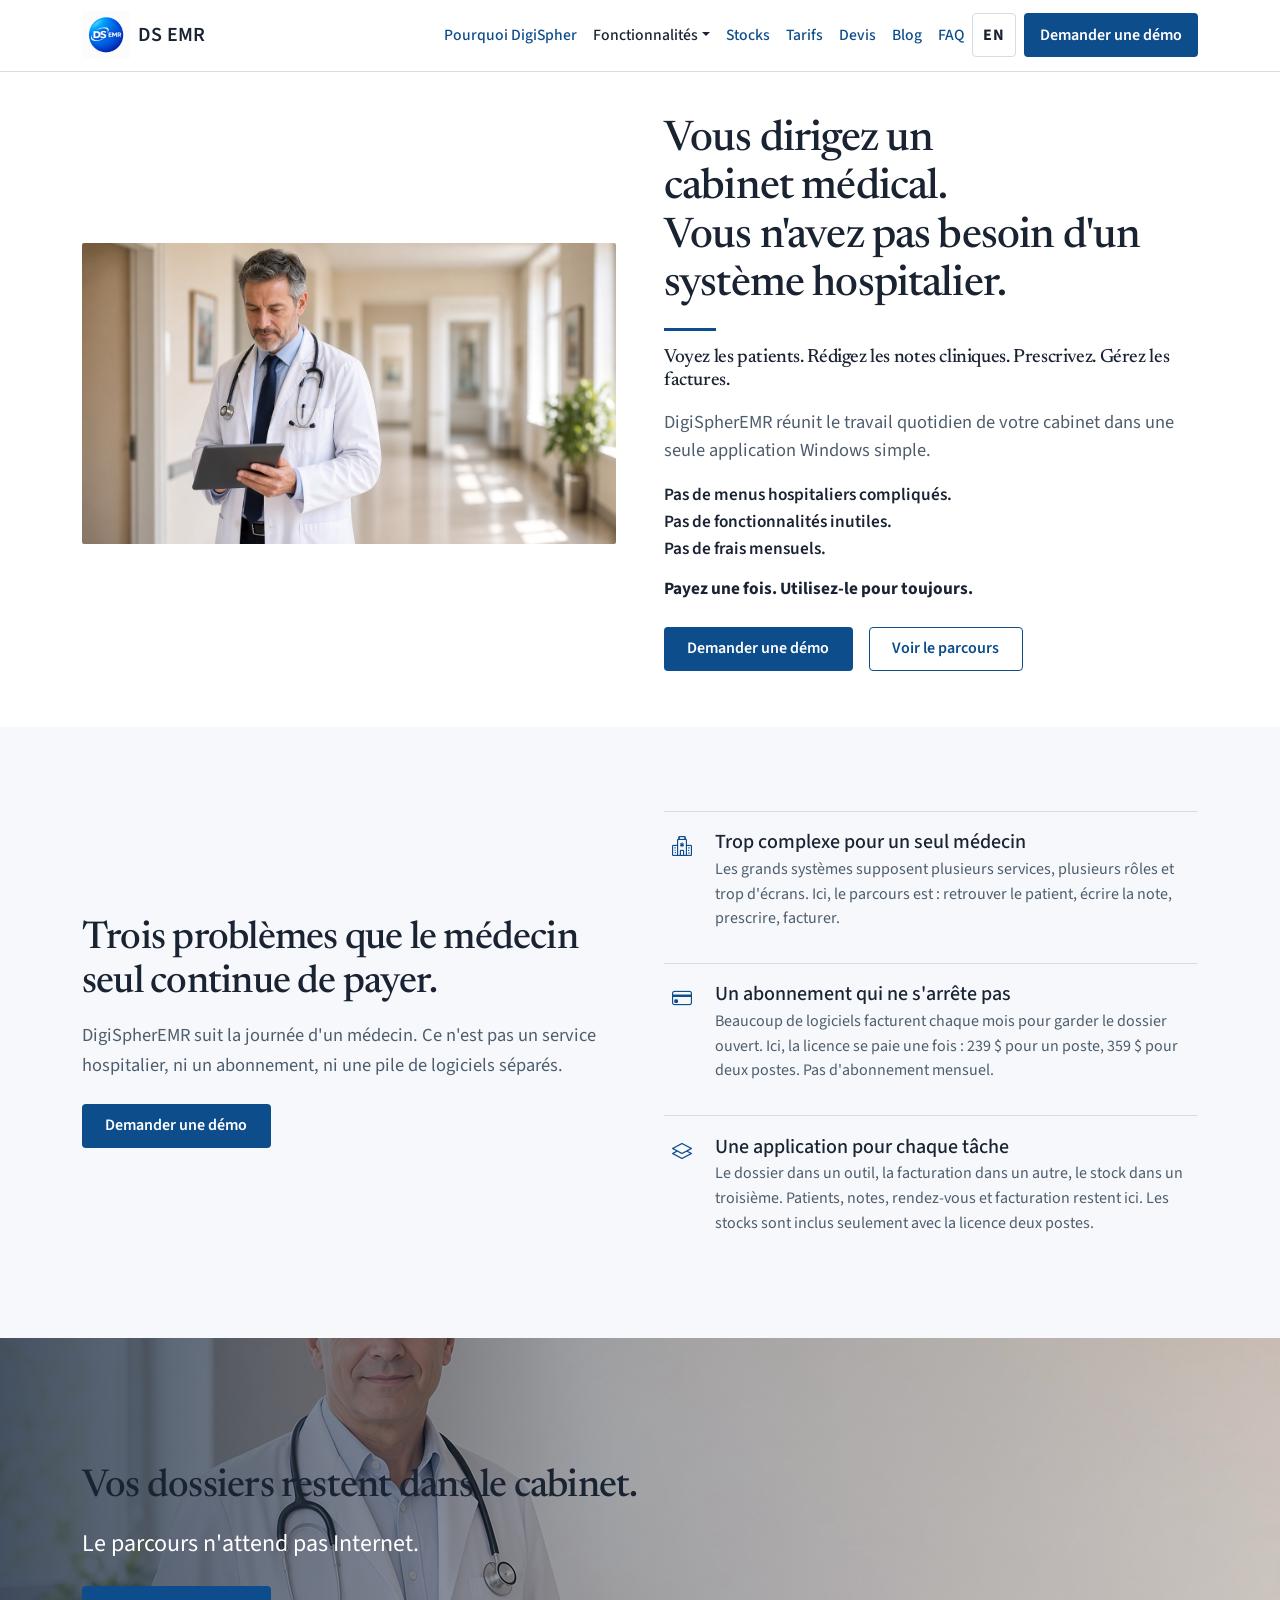
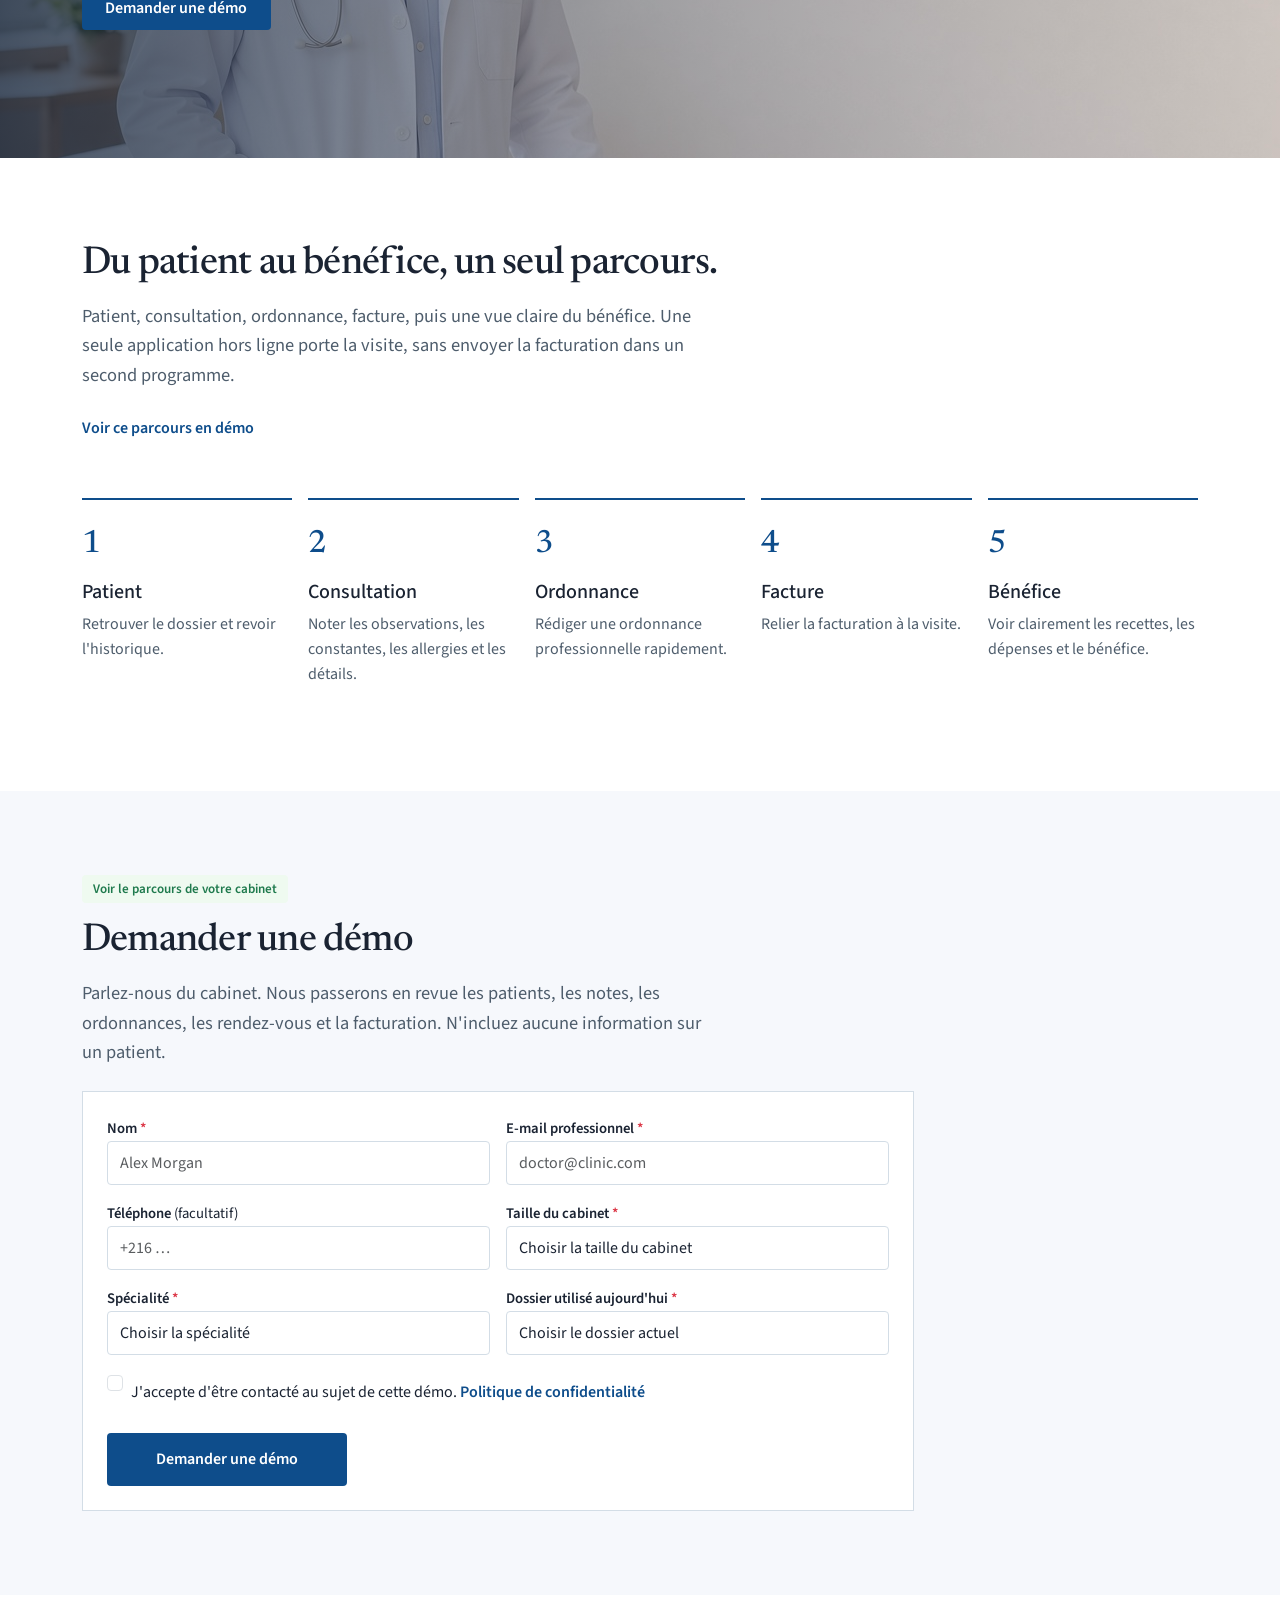
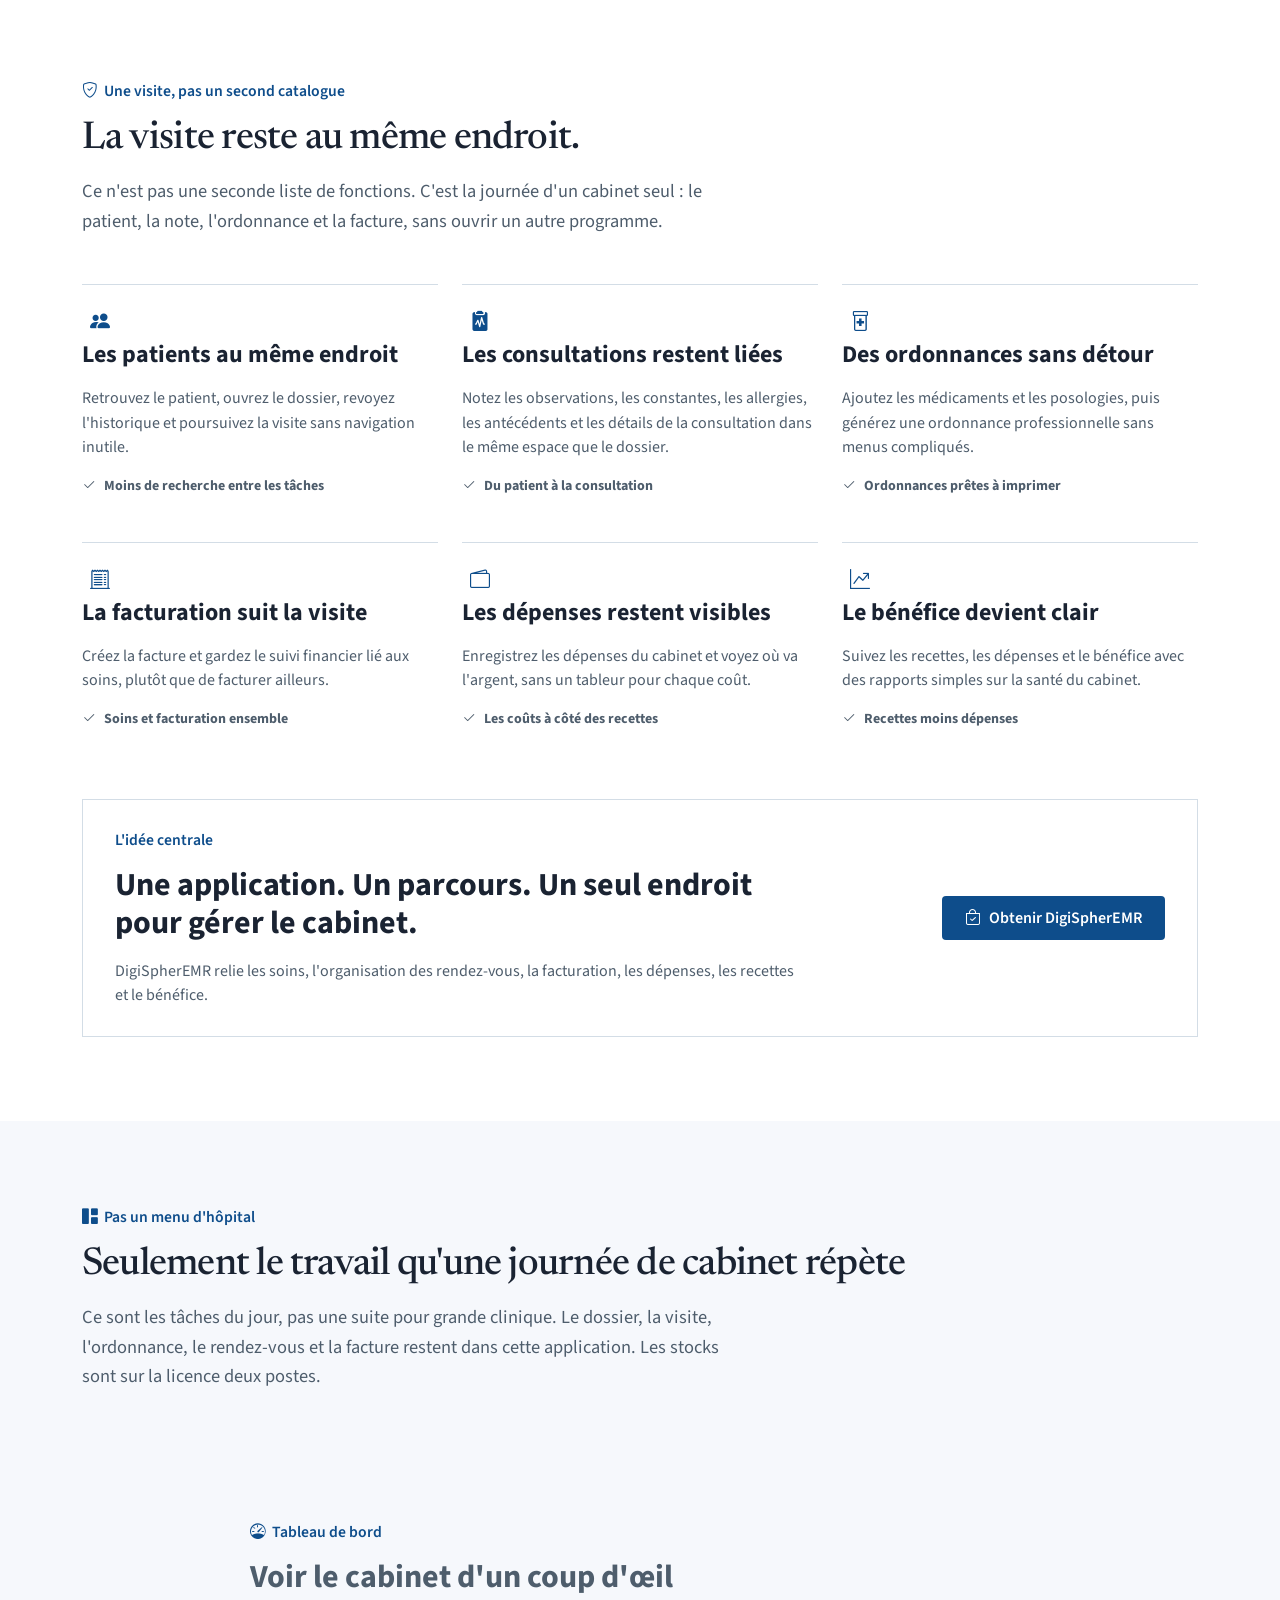
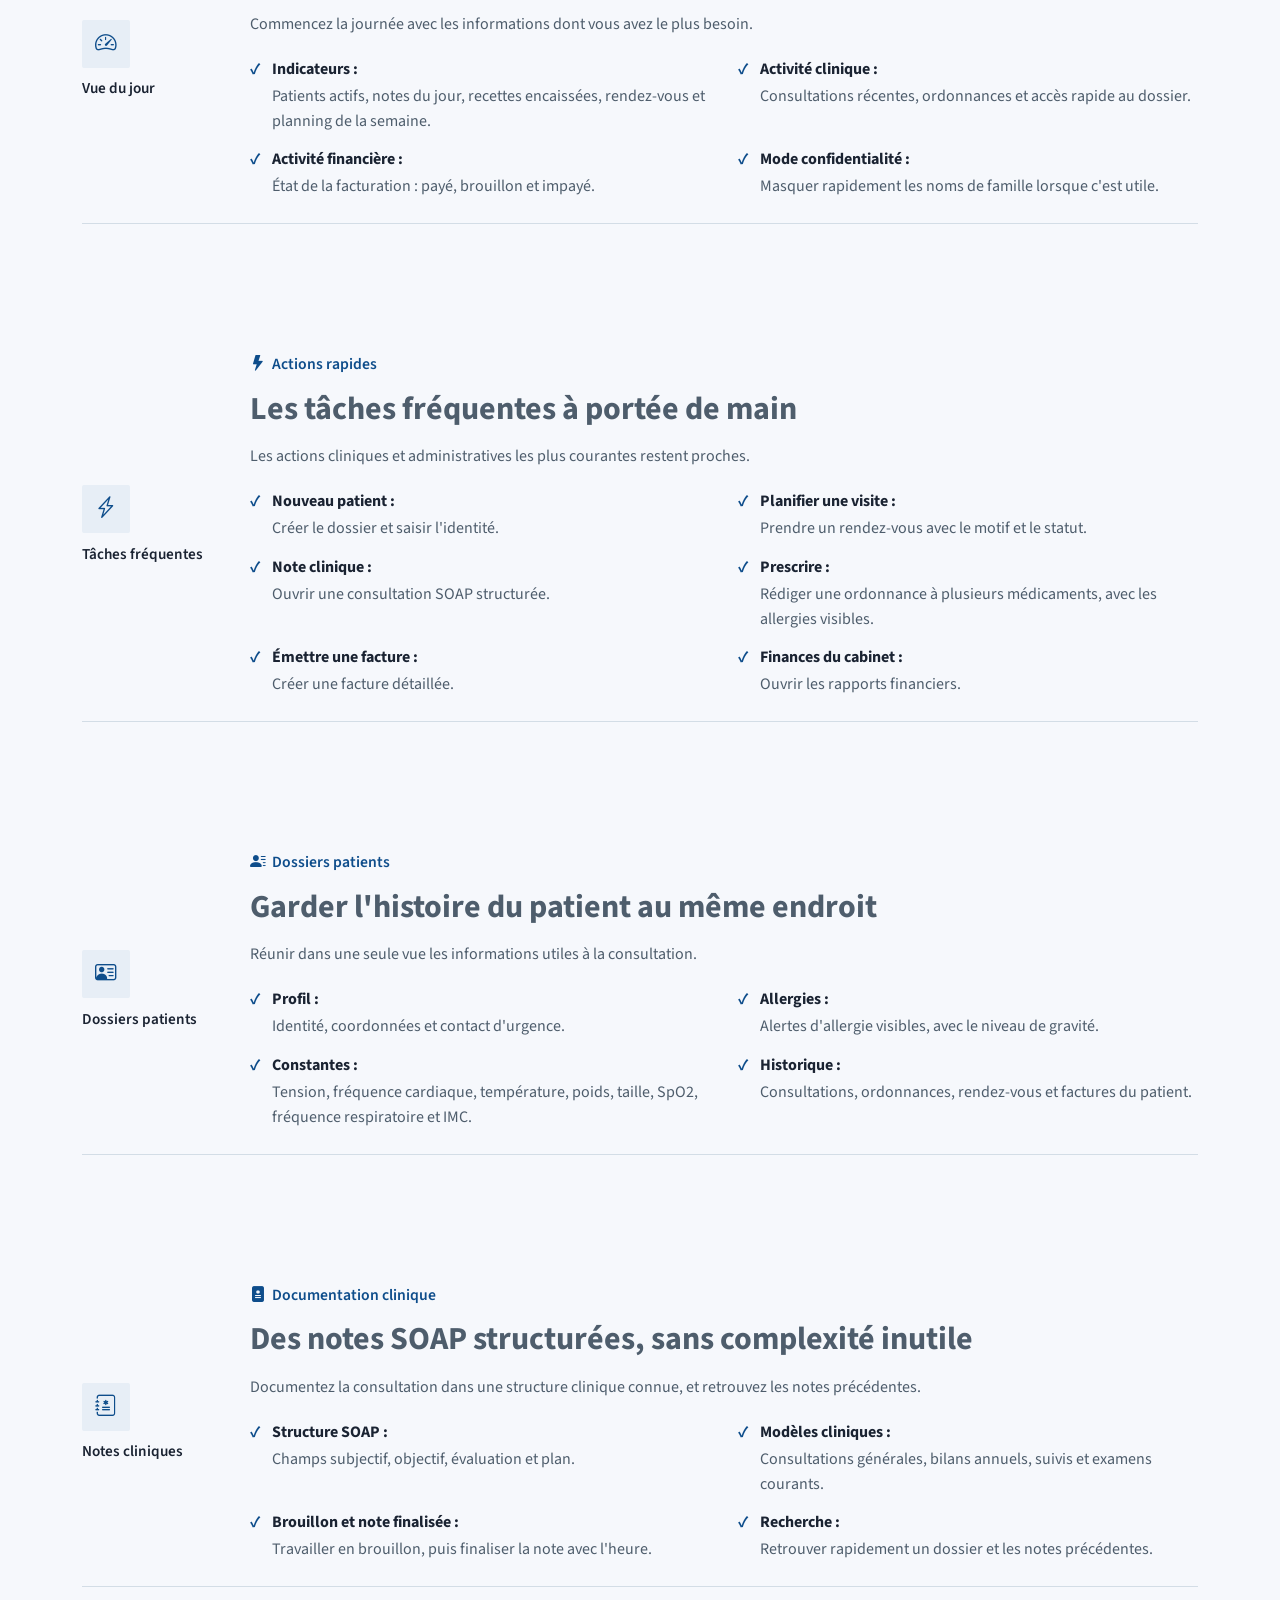
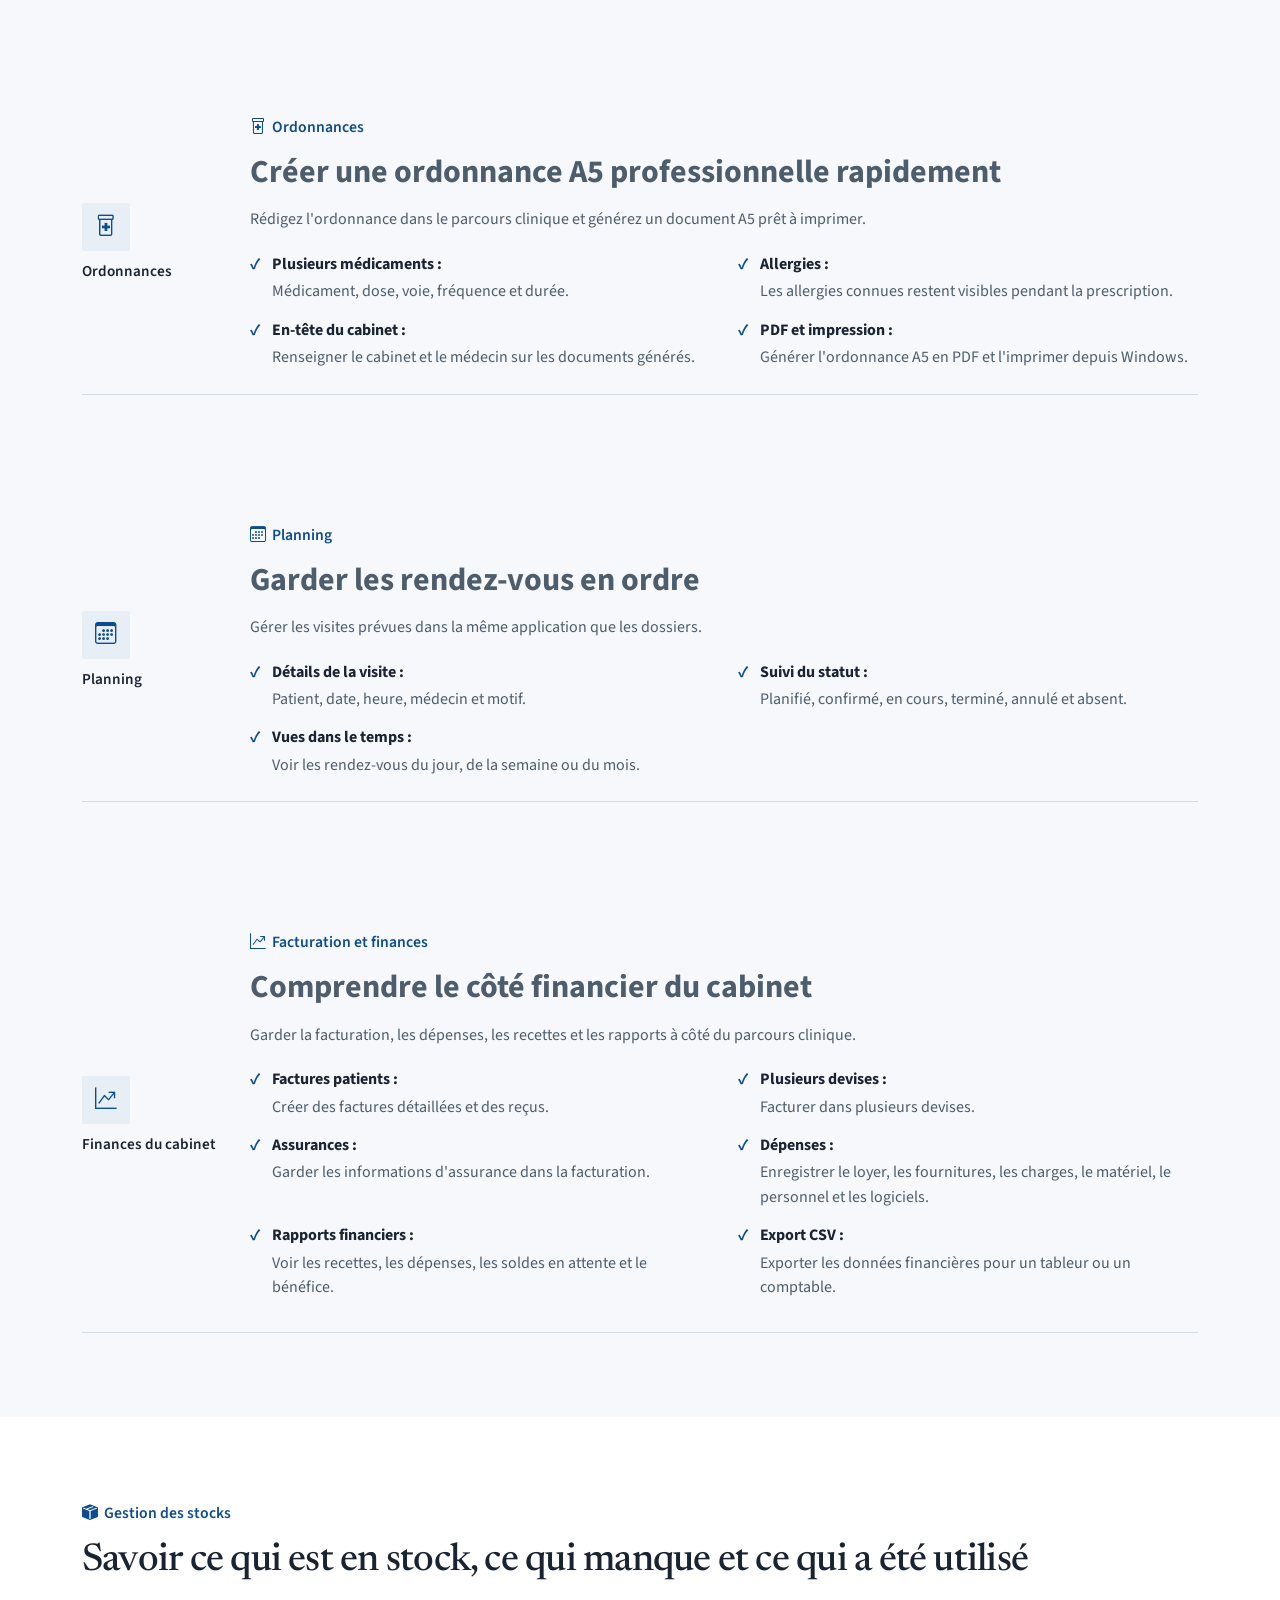
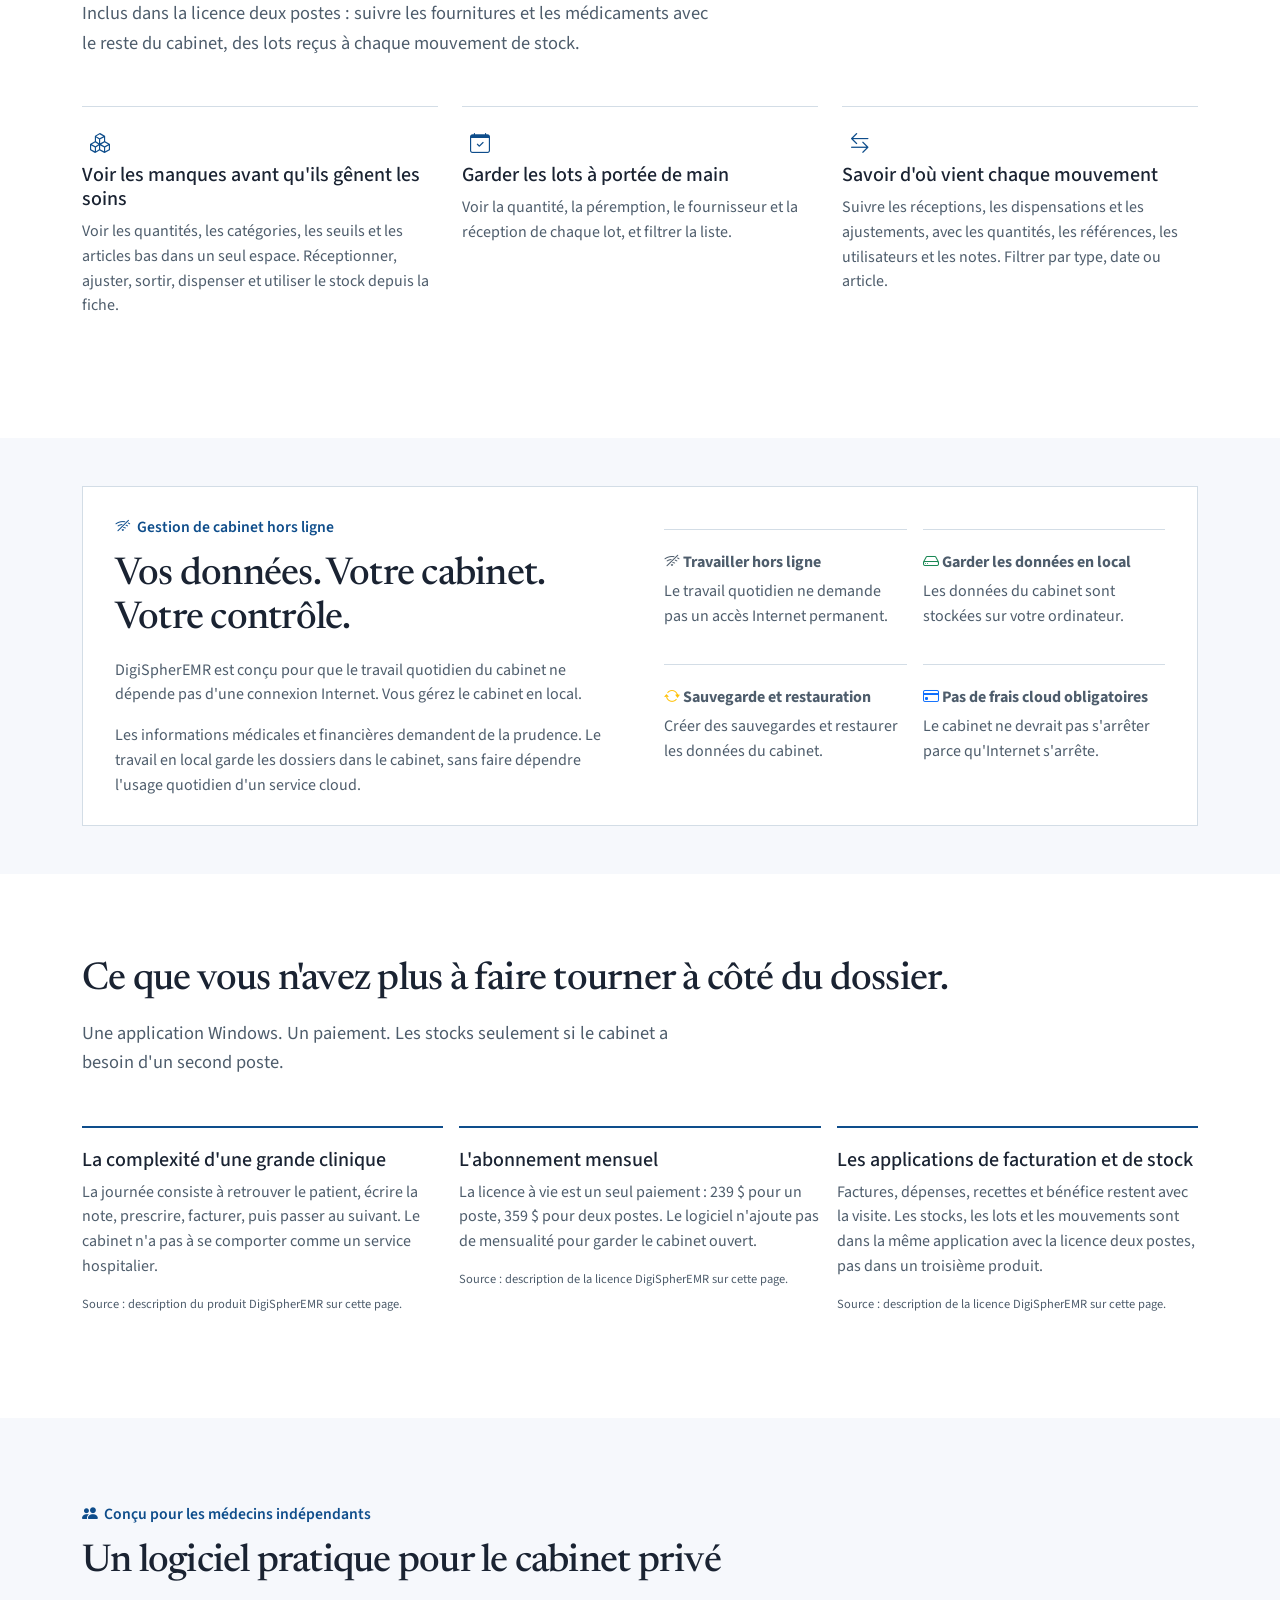
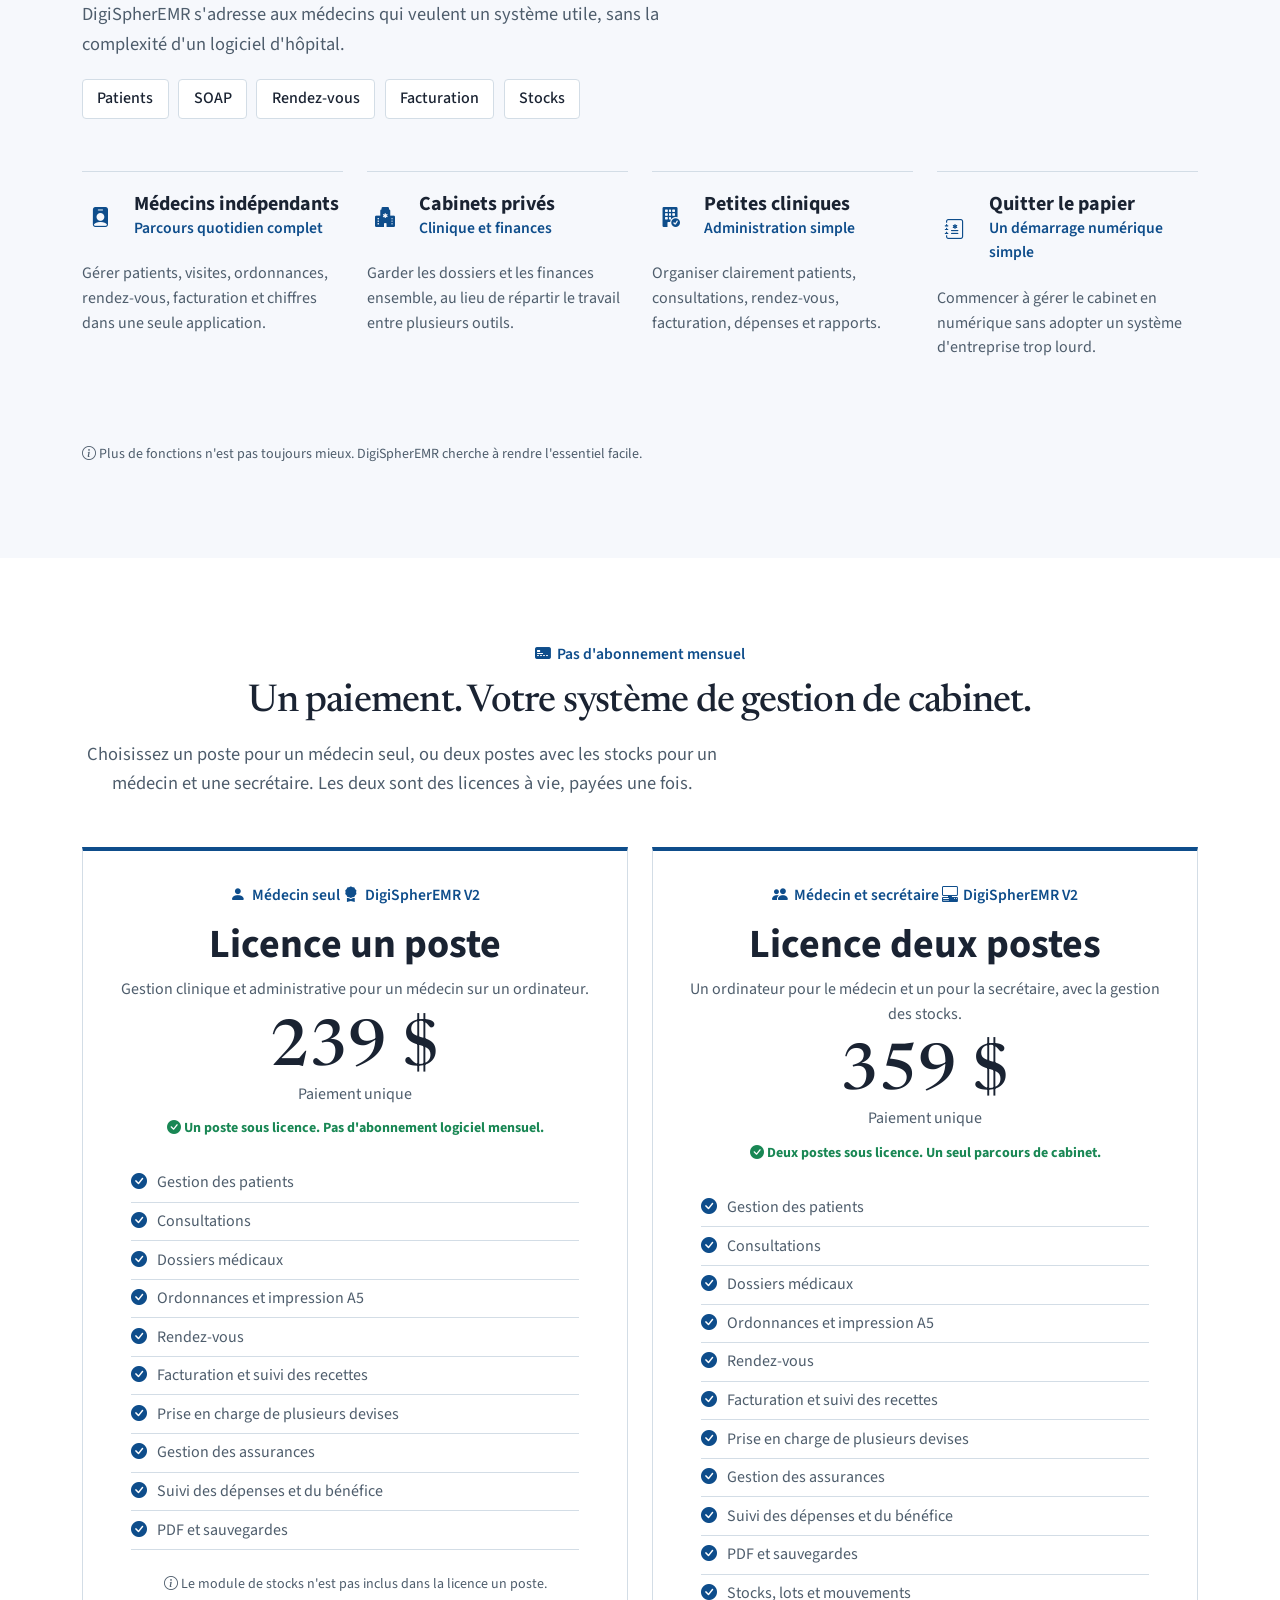
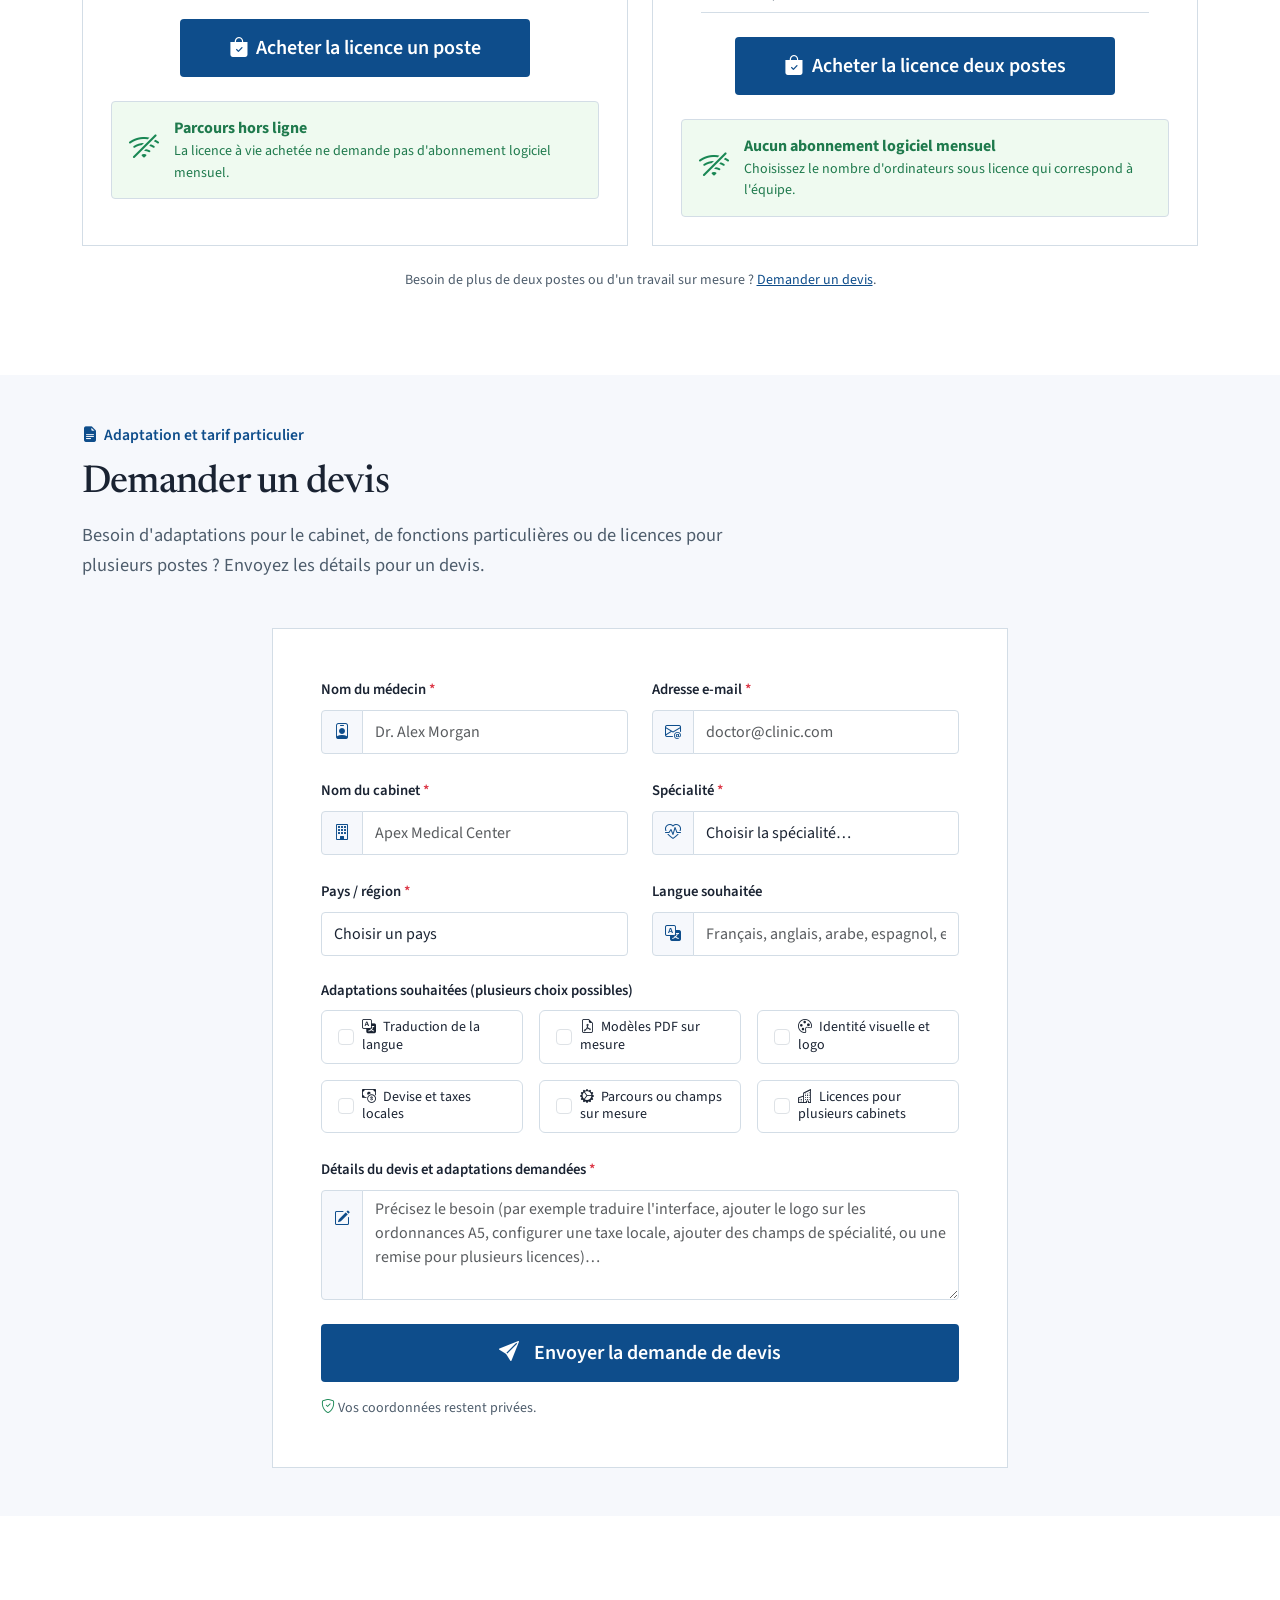
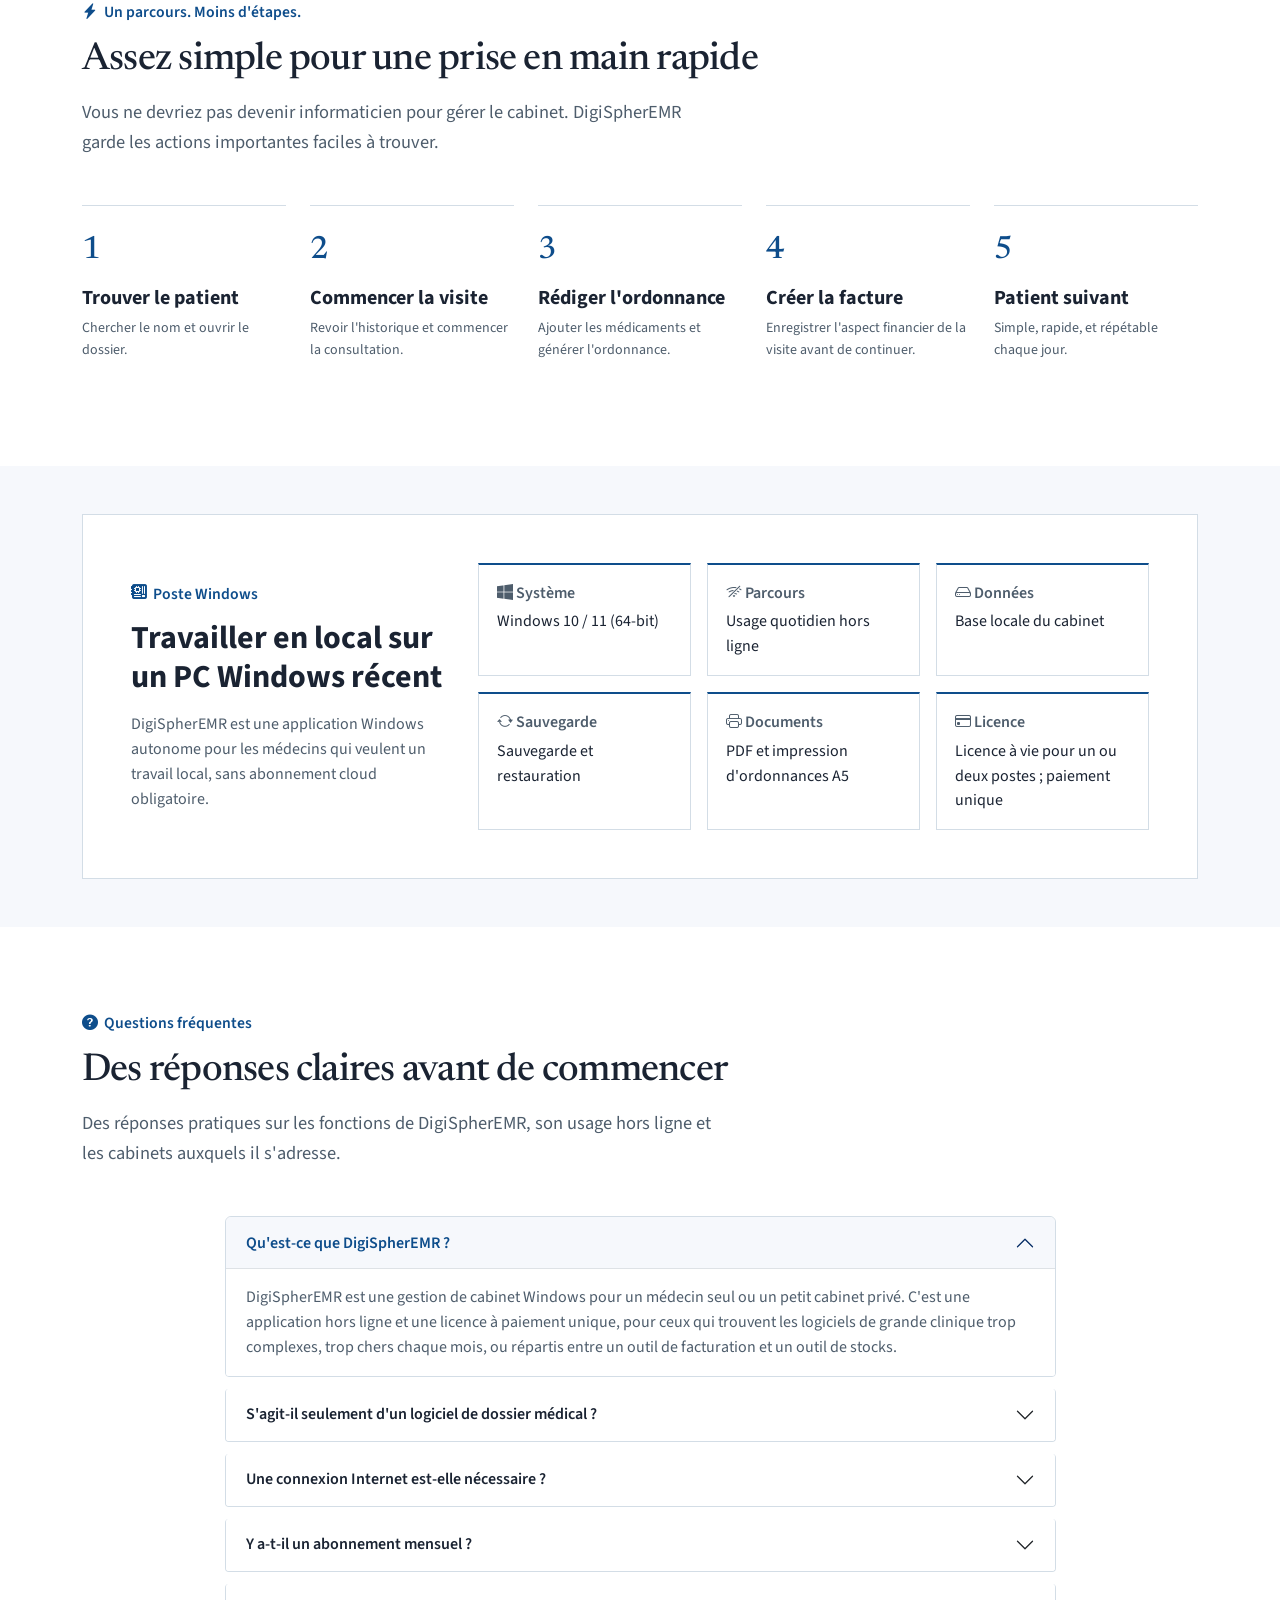
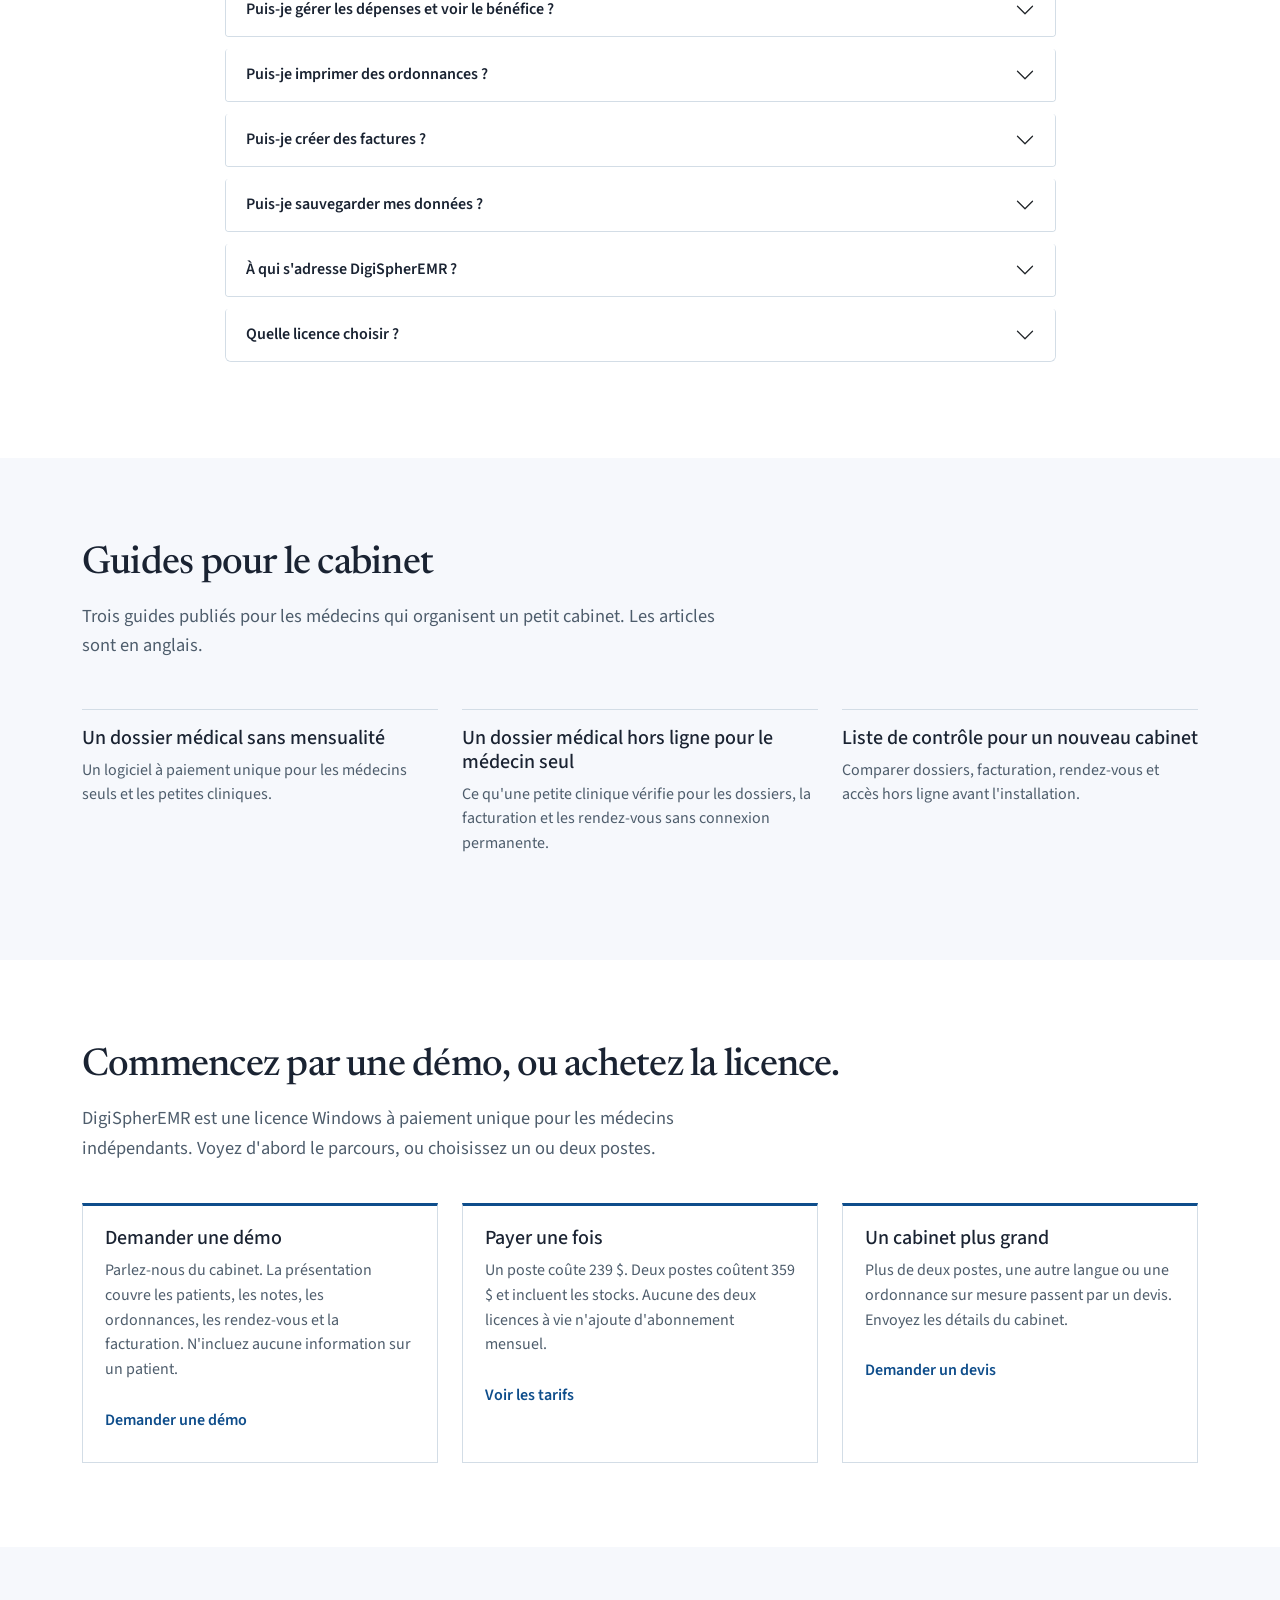
==== commit ae1437fa: "improvement style and content" ====
--- a/fr.html
+++ b/fr.html
@@ -10,7 +10,7 @@
   <title>DigiSpherEMR V2 | Gestion de cabinet simple et utilisable hors ligne pour les médecins
   </title>
   <meta name="description"
-    content="DigiSpherEMR V2 est une gestion de cabinet Windows hors ligne pour les médecins indépendants. Un poste coûte 239 $. Deux postes coûtent 359 $ et incluent les stocks. Pas d'abonnement mensuel.">
+    content="Les médecins seuls se heurtent souvent à un logiciel trop complexe, pensé pour les grandes cliniques, à un abonnement mensuel, et à des applications séparées pour le dossier, la facturation et les stocks. DigiSpherEMR est une application Windows hors ligne. Un poste : 239 $. Deux postes : 359 $, stocks inclus.">
   <meta name="author" content="DigiSpher Health Systems">
   <meta name="robots" content="index, follow">
   <link rel="canonical" href="https://ds-emr.digispher.online/fr.html">
@@ -45,7 +45,7 @@
   <meta property="og:url" content="https://ds-emr.digispher.online/fr.html">
   <meta property="og:title" content="DigiSpherEMR V2 — Gestion de cabinet hors ligne dès 239 $">
   <meta property="og:description"
-    content="Dossiers patients, rendez-vous, ordonnances, facturation et finances dans une application Windows hors ligne. Un poste : 239 $. Deux postes : 359 $, stocks inclus.">
+    content="Pour le médecin seul qui ne veut ni un logiciel de grande clinique, ni un abonnement mensuel, ni une application à part pour la facturation et les stocks. Une application Windows hors ligne. Un poste : 239 $. Deux postes : 359 $, stocks inclus.">
   <meta property="og:image" content="https://ds-emr.digispher.online/assets/images/hero-exam-room.jpg">
   <meta property="og:image:alt" content="Médecin consultant une tablette dans un couloir de clinique lumineux">
 
@@ -54,7 +54,7 @@
   <meta name="twitter:url" content="https://ds-emr.digispher.online/fr.html">
   <meta name="twitter:title" content="DigiSpherEMR V2 — Gestion de cabinet simplifiée pour les médecins">
   <meta name="twitter:description"
-    content="Gestion de cabinet Windows hors ligne. Un poste : 239 $. Deux postes : 359 $, stocks inclus. Pas d'abonnement mensuel.">
+    content="Une alternative plus simple qu'un logiciel de grande clinique et que des applications séparées pour la facturation et les stocks. Un poste : 239 $. Deux postes : 359 $, stocks inclus. Pas d'abonnement mensuel.">
   <meta name="twitter:image" content="https://ds-emr.digispher.online/assets/images/hero-exam-room.jpg">
 
   <link rel="icon" href="assets/images/favicon.svg" type="image/svg+xml">
@@ -80,7 +80,7 @@
   <link rel="stylesheet" href="https://cdn.jsdelivr.net/npm/bootstrap-icons@1.11.3/font/bootstrap-icons.min.css">
 
   <!-- Custom DigiSphere Stylesheet -->
-  <link rel="stylesheet" href="assets/css/style.css">
+  <link rel="stylesheet" href="assets/css/style.min.css">
 
   <!-- Schema.org JSON-LD Structured Data for SEO -->
   <script type="application/ld+json">
@@ -176,7 +176,7 @@
             "name": "Qu'est-ce que DigiSpherEMR ?",
             "acceptedAnswer": {
               "@type": "Answer",
-              "text": "DigiSpherEMR est une application de gestion de cabinet qui réunit dossiers médicaux et gestion quotidienne dans un seul système."
+              "text": "DigiSpherEMR est une gestion de cabinet Windows pour un médecin seul ou un petit cabinet privé. C'est une application hors ligne et une licence à paiement unique, pour ceux qui trouvent les logiciels de grande clinique trop complexes, trop chers chaque mois, ou répartis entre un outil de facturation et un outil de stocks."
             }
           },
           {
@@ -184,7 +184,7 @@
             "name": "S'agit-il seulement d'un logiciel de dossier médical ?",
             "acceptedAnswer": {
               "@type": "Answer",
-              "text": "Non. DigiSpherEMR associe la gestion clinique à la gestion du cabinet : rendez-vous, facturation, dépenses, recettes et suivi du bénéfice."
+              "text": "Non. Le dossier, les rendez-vous et la facturation restent dans la même application. Le cabinet n'a donc pas besoin d'un second logiciel de facturation. Les stocks sont inclus seulement avec la licence deux postes."
             }
           },
           {
@@ -240,7 +240,7 @@
             "name": "À qui s'adresse DigiSpherEMR ?",
             "acceptedAnswer": {
               "@type": "Answer",
-              "text": "Il s'adresse aux médecins indépendants, aux cabinets privés et aux petites cliniques qui cherchent une gestion de cabinet simple."
+              "text": "Aux médecins indépendants et aux petits cabinets privés qui trouvent les logiciels de grande clinique trop complexes, trop chers chaque mois, ou éclatés entre plusieurs programmes."
             }
           },
           {
@@ -271,6 +271,7 @@
         </a>
 
         <div class="d-flex align-items-center order-lg-last gap-2 ms-auto">
+          <a class="px-lang" href="index.html" hreflang="en" lang="en" aria-label="English">EN</a>
           <a href="#requestDemo" class="px-btn px-header-cta">Demander une démo</a>
           <button class="px-menu" type="button" data-bs-toggle="collapse"
             data-bs-target="#navbarContent" aria-controls="navbarContent" aria-expanded="false"
@@ -315,8 +316,11 @@
             </div>
           </div>
           <div class="col-lg-6 order-1 order-lg-2 px-hero-copy">
-            <h1>Une gestion de cabinet rapide, qui reste simple à l'usage.</h1>
-            <h2 class="mt-3">Dossier médical et gestion de cabinet hors ligne pour les médecins indépendants. Un paiement. Pas d'abonnement mensuel.</h2>
+            <h1>Vous dirigez un cabinet&nbsp;médical.<br>Vous n'avez pas besoin d'un système&nbsp;hospitalier.</h1>
+            <h2 class="mt-3">Voyez les patients. Rédigez les notes cliniques. Prescrivez. Gérez les factures.</h2>
+            <p class="px-hero-lead">DigiSpherEMR réunit le travail quotidien de votre cabinet dans une seule application Windows simple.</p>
+            <p class="px-hero-nos">Pas de menus hospitaliers compliqués.<br>Pas de fonctionnalités inutiles.<br>Pas de frais mensuels.</p>
+            <p class="px-hero-own">Payez une fois. Utilisez-le pour toujours.</p>
             <div class="d-flex flex-column flex-sm-row gap-3 mt-4">
               <a href="#requestDemo" class="px-btn">Demander une démo</a>
               <a href="#workflow" class="px-btn-soft">Voir le parcours</a>
@@ -330,26 +334,26 @@
       <div class="container-xl">
         <div class="row align-items-center g-5">
           <div class="col-lg-6">
-            <h2 id="offlineHeading" class="px-title">Une application. Un parcours. Un seul endroit pour gérer le cabinet.</h2>
-            <p class="px-lead">DigiSpherEMR relie les soins, les rendez-vous, la facturation, les dépenses, les recettes et le bénéfice. La licence deux postes ajoute aussi les stocks.</p>
+            <h2 id="offlineHeading" class="px-title">Trois problèmes que le médecin seul continue de payer.</h2>
+            <p class="px-lead">DigiSpherEMR suit la journée d'un médecin. Ce n'est pas un service hospitalier, ni un abonnement, ni une pile de logiciels séparés.</p>
             <a href="#requestDemo" class="px-btn mt-2">Demander une démo</a>
           </div>
           <div class="col-lg-6">
             <div class="px-point-list">
               <article class="px-card">
-                <div class="px-icon" aria-hidden="true"><i class="bi bi-wifi-off"></i></div>
-                <h3 class="h5">Hors ligne</h3>
-                <p class="mb-0">Les patients, les notes, les ordonnances et la facturation n'attendent pas une connexion.</p>
+                <div class="px-icon" aria-hidden="true"><i class="bi bi-hospital"></i></div>
+                <h3 class="h5">Trop complexe pour un seul médecin</h3>
+                <p class="mb-0">Les grands systèmes supposent plusieurs services, plusieurs rôles et trop d'écrans. Ici, le parcours est : retrouver le patient, écrire la note, prescrire, facturer.</p>
               </article>
               <article class="px-card">
-                <div class="px-icon" aria-hidden="true"><i class="bi bi-pc-display"></i></div>
-                <h3 class="h5">Une application Windows</h3>
-                <p class="mb-0">La journée clinique et les chiffres du cabinet restent au même endroit.</p>
+                <div class="px-icon" aria-hidden="true"><i class="bi bi-credit-card"></i></div>
+                <h3 class="h5">Un abonnement qui ne s'arrête pas</h3>
+                <p class="mb-0">Beaucoup de logiciels facturent chaque mois pour garder le dossier ouvert. Ici, la licence se paie une fois : 239 $ pour un poste, 359 $ pour deux postes. Pas d'abonnement mensuel.</p>
               </article>
               <article class="px-card">
-                <div class="px-icon" aria-hidden="true"><i class="bi bi-hdd"></i></div>
-                <h3 class="h5">Dossiers locaux</h3>
-                <p class="mb-0">Les données quotidiennes restent sur les ordinateurs du cabinet.</p>
+                <div class="px-icon" aria-hidden="true"><i class="bi bi-layers"></i></div>
+                <h3 class="h5">Une application pour chaque tâche</h3>
+                <p class="mb-0">Le dossier dans un outil, la facturation dans un autre, le stock dans un troisième. Patients, notes, rendez-vous et facturation restent ici. Les stocks sont inclus seulement avec la licence deux postes.</p>
               </article>
             </div>
           </div>
@@ -372,8 +376,8 @@
       <div class="container-xl">
         <div class="mb-5">
           <h2 id="workflowHeading" class="px-title">Du patient au bénéfice, un seul parcours.</h2>
-          <p class="px-lead">Patient, consultation, ordonnance, facture, puis une vue claire du bénéfice. La même application hors ligne porte chaque étape.</p>
-          <a class="px-text-link" href="#featureModules">Voir les fonctionnalités</a>
+          <p class="px-lead">Patient, consultation, ordonnance, facture, puis une vue claire du bénéfice. Une seule application hors ligne porte la visite, sans envoyer la facturation dans un second programme.</p>
+          <a class="px-text-link" href="#requestDemo">Voir ce parcours en démo</a>
         </div>
         <div class="row g-3">
           <div class="col-6 col-lg">
@@ -491,11 +495,11 @@
 
         <div class="mb-5">
           <span class="px-eyebrow badge-offline mb-2">
-            <i class="bi bi-shield-check"></i> Gestion de cabinet simple
+            <i class="bi bi-shield-check"></i> Une visite, pas un second catalogue
           </span>
-          <h2 id="practiceHeading" class="section-title">Tout ce dont votre cabinet a besoin, sans complexité.</h2>
+          <h2 id="practiceHeading" class="section-title">La visite reste au même endroit.</h2>
           <p class="section-subtitle">
-            Votre cabinet a déjà assez à gérer. DigiSpherEMR réunit le travail clinique et le travail administratif dans un seul parcours, sans plusieurs applications, tableurs et systèmes séparés.
+            Ce n'est pas une seconde liste de fonctions. C'est la journée d'un cabinet seul : le patient, la note, l'ordonnance et la facture, sans ouvrir un autre programme.
           </p>
         </div>
 
@@ -607,10 +611,10 @@
       <div class="container-xl">
 
         <div class="mb-5">
-          <span class="px-eyebrow mb-2"><i class="bi bi-grid-1x2-fill"></i> L'essentiel du cabinet</span>
-          <h2 id="featuresHeading" class="section-title">Tout le nécessaire pour la journée de travail</h2>
+          <span class="px-eyebrow mb-2"><i class="bi bi-grid-1x2-fill"></i> Pas un menu d'hôpital</span>
+          <h2 id="featuresHeading" class="section-title">Seulement le travail qu'une journée de cabinet répète</h2>
           <p class="section-subtitle">
-            Le produit suit les tâches que les médecins indépendants répètent chaque jour, clinique et administration dans la même application.
+            Ce sont les tâches du jour, pas une suite pour grande clinique. Le dossier, la visite, l'ordonnance, le rendez-vous et la facture restent dans cette application. Les stocks sont sur la licence deux postes.
           </p>
         </div>
 
@@ -867,16 +871,13 @@
     <section class="px-section" id="contrast" aria-labelledby="contrastHeading">
       <div class="container-xl">
         <div class="mb-5">
-          <h2 id="contrastHeading" class="px-title">Vous assemblez encore le cabinet à la main ?</h2>
-          <p class="px-lead">DigiSpherEMR garde le travail quotidien dans une application Windows, avec une licence à paiement unique.</p>
+          <h2 id="contrastHeading" class="px-title">Ce que vous n'avez plus à faire tourner à côté du dossier.</h2>
+          <p class="px-lead">Une application Windows. Un paiement. Les stocks seulement si le cabinet a besoin d'un second poste.</p>
         </div>
         <div class="row g-3">
-          <div class="col-md-6 col-xl-4"><div class="px-card px-warn"><h3 class="h5">Abonnements mensuels</h3><p>La licence à vie est un seul paiement. Le logiciel n'ajoute pas de mensualité pour garder le cabinet ouvert.</p><span class="px-source">Source : description de la licence DigiSpherEMR sur cette page.</span></div></div>
-          <div class="col-md-6 col-xl-4"><div class="px-card px-warn"><h3 class="h5">Pannes du cloud</h3><p>Les dossiers, les notes et la facturation du quotidien sont conçus pour fonctionner sans connexion permanente.</p><span class="px-source">Source : description du produit DigiSpherEMR sur cette page.</span></div></div>
-          <div class="col-md-6 col-xl-4"><div class="px-card px-warn"><h3 class="h5">La facturation dans un tableur</h3><p>Factures, dépenses, recettes et bénéfice restent à côté de la visite, pas dans un second classeur.</p><span class="px-source">Source : description du produit DigiSpherEMR sur cette page.</span></div></div>
-          <div class="col-md-6 col-xl-4"><div class="px-card px-warn"><h3 class="h5">Les stocks suivis ailleurs</h3><p>La licence deux postes inclut les stocks, les lots et les mouvements dans la même application.</p><span class="px-source">Source : description de la licence deux postes sur cette page.</span></div></div>
-          <div class="col-md-6 col-xl-4"><div class="px-card px-warn"><h3 class="h5">Dossiers papier</h3><p>L'identité, les notes SOAP et les ordonnances restent dans un dossier que vous pouvez chercher et imprimer.</p><span class="px-source">Source : description du produit DigiSpherEMR sur cette page.</span></div></div>
-          <div class="col-md-6 col-xl-4"><div class="px-card px-warn"><h3 class="h5">Un logiciel d'hôpital</h3><p>Le parcours suit une journée de cabinet : trouver le patient, écrire la note, prescrire, facturer, puis passer au suivant.</p><span class="px-source">Source : description du produit DigiSpherEMR sur cette page.</span></div></div>
+          <div class="col-md-6 col-xl-4"><div class="px-card px-warn"><h3 class="h5">La complexité d'une grande clinique</h3><p>La journée consiste à retrouver le patient, écrire la note, prescrire, facturer, puis passer au suivant. Le cabinet n'a pas à se comporter comme un service hospitalier.</p><span class="px-source">Source : description du produit DigiSpherEMR sur cette page.</span></div></div>
+          <div class="col-md-6 col-xl-4"><div class="px-card px-warn"><h3 class="h5">L'abonnement mensuel</h3><p>La licence à vie est un seul paiement : 239 $ pour un poste, 359 $ pour deux postes. Le logiciel n'ajoute pas de mensualité pour garder le cabinet ouvert.</p><span class="px-source">Source : description de la licence DigiSpherEMR sur cette page.</span></div></div>
+          <div class="col-md-6 col-xl-4"><div class="px-card px-warn"><h3 class="h5">Les applications de facturation et de stock</h3><p>Factures, dépenses, recettes et bénéfice restent avec la visite. Les stocks, les lots et les mouvements sont dans la même application avec la licence deux postes, pas dans un troisième produit.</p><span class="px-source">Source : description de la licence DigiSpherEMR sur cette page.</span></div></div>
         </div>
       </div>
     </section>
@@ -1517,7 +1518,7 @@
                 <div id="collapseOne" class="accordion-collapse collapse show" aria-labelledby="headingOne"
                   data-bs-parent="#faqAccordion">
                   <div class="accordion-body">
-                    DigiSpherEMR est une application de gestion de cabinet qui réunit dossiers médicaux et gestion quotidienne dans un seul système.
+                    DigiSpherEMR est une gestion de cabinet Windows pour un médecin seul ou un petit cabinet privé. C'est une application hors ligne et une licence à paiement unique, pour ceux qui trouvent les logiciels de grande clinique trop complexes, trop chers chaque mois, ou répartis entre un outil de facturation et un outil de stocks.
                   </div>
                 </div>
               </div>
@@ -1532,7 +1533,7 @@
                 <div id="collapseTwo" class="accordion-collapse collapse" aria-labelledby="headingTwo"
                   data-bs-parent="#faqAccordion">
                   <div class="accordion-body">
-                    Non. DigiSpherEMR associe la gestion clinique à la gestion du cabinet : rendez-vous, facturation, dépenses, recettes et suivi du bénéfice.
+                    Non. Le dossier, les rendez-vous et la facturation restent dans la même application. Le cabinet n'a donc pas besoin d'un second logiciel de facturation. Les stocks sont inclus seulement avec la licence deux postes.
                   </div>
                 </div>
               </div>
@@ -1637,7 +1638,7 @@
                 <div id="collapseNine" class="accordion-collapse collapse" aria-labelledby="headingNine"
                   data-bs-parent="#faqAccordion">
                   <div class="accordion-body">
-                    Il s'adresse aux médecins indépendants, aux cabinets privés et aux petites cliniques qui cherchent une gestion de cabinet simple.
+                    Aux médecins indépendants et aux petits cabinets privés qui trouvent les logiciels de grande clinique trop complexes, trop chers chaque mois, ou éclatés entre plusieurs programmes.
                   </div>
                 </div>
               </div>
@@ -1966,7 +1967,7 @@
     crossorigin="anonymous"></script>
 
   <!-- Custom DigiSphere Application Logic -->
-  <script src="assets/js/main.js"></script>
+  <script src="assets/js/main.min.js"></script>
   <!--Start of Tawk.to Script-->
   <script type="text/javascript">
   var Tawk_API=Tawk_API||{}, Tawk_LoadStart=new Date();
--- a/assets/css/style.min.css
+++ b/assets/css/style.min.css
@@ -0,0 +1 @@
+:root,body.home-praxis{--ink: #1a2332;--muted: #4e5d6c;--brand: #0e4d8b;--brand-strong: #0b3d6e;--surface: #ffffff;--soft: #ffffff;--band: #f6f8fc;--line: #d3dde6;--success: #1f7a4d;--success-soft: #effaf0;--danger: #b42318;--radius: 4px;--space-section: 5.25rem;--font-serif: "Newsreader", Georgia, serif;--font-sans: "Source Sans 3", "Segoe UI", sans-serif;--px-ink: var(--ink);--px-muted: var(--muted);--px-orange: var(--brand);--px-orange-dark: var(--brand-strong);--px-line: var(--line);--px-surface: var(--surface);--px-soft: #f2f5f7;--px-band: var(--band)}html[data-theme=dark] body.home-praxis{--ink: #e7eef6;--muted: #b7c6d6;--brand: #8eb7e8;--brand-strong: #d6e6f8;--surface: #132433;--soft: #0d1b28;--band: #102232;--line: #26384a;--success: #8fd9a8;--success-soft: #143026;--danger: #f0a0a0;--px-ink: var(--ink);--px-muted: var(--muted);--px-orange: var(--brand);--px-orange-dark: var(--brand-strong);--px-line: var(--line);--px-surface: var(--surface);--px-soft: var(--band);--px-band: var(--band)}body.home-praxis{font-family:var(--font-sans);background:var(--soft);color:var(--muted);line-height:1.55}body.home-praxis h1,body.home-praxis h2{font-family:var(--font-serif);font-weight:500;letter-spacing:-.02em;color:var(--ink);line-height:1.15}body.home-praxis h3,body.home-praxis h4,body.home-praxis h5,body.home-praxis h6,body.home-praxis .navbar-wordmark,body.home-praxis .nav-link-sphere,body.home-praxis .px-btn,body.home-praxis .btn,body.home-praxis button{font-family:var(--font-sans)}body.home-praxis a{color:var(--brand)}body.home-praxis :focus-visible{outline:2px solid var(--brand);outline-offset:2px}.px-skip{position:fixed;left:1rem;top:.75rem;z-index:2000;transform:translateY(-150%);background:var(--brand);color:#fff;padding:.65rem 1rem;border-radius:var(--radius);font-weight:600;text-decoration:none}.px-skip:focus{transform:none;color:#fff}.px-header{position:sticky;top:0;z-index:1040;background:var(--surface);border-bottom:1px solid var(--line)}body.home-praxis .navbar-sphere{position:relative;background:transparent;border:0;box-shadow:none;padding:.4rem 0}.navbar-wordmark{color:var(--ink);font-weight:600;letter-spacing:.01em}.navbar-brand img{height:48px;width:auto;object-fit:contain}.nav-link-sphere,button.nav-link-sphere{color:var(--ink);font-weight:500;font-size:.98rem;background:transparent;border:0;white-space:nowrap;padding:.45rem .6rem}.nav-link-sphere:hover,.nav-link-sphere:focus,button.nav-link-sphere:hover,button.nav-link-sphere:focus,.dropdown-item:hover,.dropdown-item:focus{color:var(--brand);background:transparent}.dropdown-menu{border:1px solid var(--line);border-radius:var(--radius);box-shadow:none;padding:.35rem;background:var(--surface)}.dropdown-item{color:var(--ink);border-radius:2px;font-weight:500}.px-menu{display:none;width:44px;height:44px;border:0;background:transparent;position:relative;flex:0 0 44px;color:var(--ink)}.px-menu span,.px-menu span:before,.px-menu span:after{content:"";position:absolute;left:11px;width:22px;height:2px;background:currentColor}.px-menu span{top:21px}.px-menu span:before{top:-7px}.px-menu span:after{top:7px}.px-btn,.px-btn-soft,.px-btn-light,.px-btn-line{display:inline-flex;align-items:center;justify-content:center;gap:.45rem;border-radius:var(--radius);font-weight:600;text-decoration:none;padding:.7rem 1.4rem;border:1px solid transparent;line-height:1.2;min-height:44px;box-shadow:none}.px-header-cta{white-space:nowrap;padding:.45rem .95rem}body.home-praxis a.px-lang{display:inline-flex;align-items:center;justify-content:center;flex:0 0 auto;min-width:44px;min-height:44px;padding:0 .55rem;border:1px solid var(--line);border-radius:var(--radius);background:var(--surface);color:var(--ink);font-weight:700;letter-spacing:.04em;text-decoration:none}body.home-praxis a.px-lang:hover,body.home-praxis a.px-lang:focus-visible{color:var(--brand);border-color:var(--brand)}body.home-praxis a.px-btn,body.home-praxis button.px-btn{background:var(--brand);color:#fff}html[data-theme=dark] body.home-praxis a.px-btn,html[data-theme=dark] body.home-praxis button.px-btn{color:#0d1b28}body.home-praxis a.px-btn:hover,body.home-praxis a.px-btn:focus-visible,body.home-praxis button.px-btn:hover,body.home-praxis button.px-btn:focus-visible{background:var(--brand-strong);color:#fff}html[data-theme=dark] body.home-praxis a.px-btn:hover,html[data-theme=dark] body.home-praxis a.px-btn:focus-visible,html[data-theme=dark] body.home-praxis button.px-btn:hover,html[data-theme=dark] body.home-praxis button.px-btn:focus-visible{color:#0d1b28}body.home-praxis a.px-btn-soft,body.home-praxis button.px-btn-soft{background:transparent;color:var(--brand);border-color:var(--brand)}body.home-praxis a.px-btn-soft:hover,body.home-praxis a.px-btn-soft:focus-visible,body.home-praxis button.px-btn-soft:hover,body.home-praxis button.px-btn-soft:focus-visible{background:var(--band);color:var(--brand)}body.home-praxis a.px-btn-light,body.home-praxis button.px-btn-light{background:#fff;color:#0e4d8b}body.home-praxis a.px-btn-light:hover,body.home-praxis a.px-btn-light:focus-visible,body.home-praxis button.px-btn-light:hover,body.home-praxis button.px-btn-light:focus-visible{background:#e7eef6;color:#0b3d6e}body.home-praxis a.px-btn-line,body.home-praxis button.px-btn-line{background:transparent;color:#fff;border-color:#fff}body.home-praxis .px-band-brand a.px-btn-line:hover,body.home-praxis .px-band-brand a.px-btn-line:focus-visible,body.home-praxis .px-band-brand button.px-btn-line:hover,body.home-praxis .px-band-brand button.px-btn-line:focus-visible{background:#fff;color:#0e4d8b;border-color:#fff}body.home-praxis a.px-pill{color:var(--ink)}body.home-praxis a.px-pill:hover,body.home-praxis a.px-pill:focus-visible{border-color:var(--brand);color:var(--brand)}body.home-praxis a.px-news-card,body.home-praxis a.px-news-card:hover{color:var(--muted);text-decoration:none}body.home-praxis a.px-news-card h3{color:var(--ink)}.px-kicker,.px-eyebrow{display:inline-flex;align-items:center;gap:.35rem;color:var(--brand);background:transparent;border:0;border-radius:0;font-size:.98rem;font-weight:600;letter-spacing:0;text-transform:none;padding:0 0 .35rem;box-shadow:none}.px-kicker{background:var(--success-soft);color:var(--success);border-radius:var(--radius);font-size:.82rem;padding:.25rem .7rem}.px-title,.section-title{font-size:clamp(1.9rem,3vw,2.65rem);margin-bottom:1rem}.px-lead,.section-subtitle,.px-prose{max-width:40rem;font-size:1.15rem;line-height:1.6;color:var(--muted)}.px-section,.feature-showcase-section,.offers-section,.quote-section,.quickstart-section,.faq-section{padding:var(--space-section) 0}.px-text-link{display:inline-flex;align-items:center;min-height:44px;font-weight:600;color:var(--brand);text-decoration:none}.px-text-link:hover{text-decoration:underline}.px-pill{display:inline-flex;align-items:center;border:1px solid var(--line);border-radius:var(--radius);padding:.4rem .9rem;margin:.25rem .4rem .25rem 0;background:var(--surface);color:var(--ink);text-decoration:none;font-weight:500}.px-pill:hover{border-color:var(--brand);color:var(--brand)}.px-source{display:block;margin-top:.75rem;font-size:.78rem;color:var(--muted)}.px-success{color:var(--success)}#offlineBenefits,#requestDemo,#featureModules,#dataControl,#targetAudience,#requestQuote,#techSpecs,#newsroom,#decisionGuides{background:var(--band)}#hero,#workflow,#practiceNeeds,#inventory,#contrast,#specialOffer,#quickStart,#faq,#startHere{background:var(--soft)}.px-hero{padding:2.75rem 0 3.5rem;background:var(--soft)}.px-hero-media{border-radius:2px;overflow:hidden}.px-hero-media img{display:block;width:100%;height:auto;aspect-ratio:16 / 9;object-fit:cover;object-position:center 22%}.px-hero-copy h1{font-size:clamp(2.15rem,3.3vw,3.05rem);line-height:1.08;max-width:15em}.px-hero-copy h1:after{content:"";display:block;width:3.25rem;height:3px;margin-top:1.15rem;background:var(--brand)}.px-hero-copy h2{font-family:var(--font-sans);font-size:1.2rem;font-weight:600;line-height:1.45;max-width:36rem;color:var(--ink)}.px-hero-lead{margin:1rem 0 0;max-width:38rem;font-size:1.15rem;line-height:1.55;color:var(--muted)}.px-hero-nos,.px-hero-own{margin:1.1rem 0 0;max-width:38rem;color:var(--ink);font-size:1.08rem;line-height:1.55;font-weight:600}.px-hero-own{margin-top:.85rem;font-weight:700}.px-band-photo{position:relative;color:#fff;min-height:420px;display:flex;align-items:center;background:#102036 center / cover no-repeat;background-image:url(../images/band-clinic.jpg)}.px-band-photo .px-band-overlay{position:absolute;inset:0;background:linear-gradient(90deg,#102036c7,#10203659 48%,#1020361f)}.px-band-photo .container-xl{position:relative;z-index:1}.px-band-photo h2,.px-band-photo p,.px-band-brand,.px-band-brand h2,.px-band-brand p{color:#fff}.px-band-brand{background:#0e4d8b;text-align:center;padding:5rem 0}.px-card{background:transparent;border:0;border-top:1px solid var(--line);border-radius:0;box-shadow:none;padding:1.25rem 0;height:auto;color:var(--muted)}.px-card h3,.px-card h4,.px-card h5{color:var(--ink)}#workflow .px-card{border-top:2px solid var(--brand)}.px-card--panel,#requestDemo .px-demo-form,#requestQuote .px-card,#techSpecs .px-card,#startHere .px-card,#decisionGuides .px-card,.px-card--offer{background:var(--surface);border:1px solid var(--line);border-radius:0;box-shadow:none;height:auto}#startHere .px-card,#decisionGuides .px-card{border-top:3px solid #0e4d8b;padding:1.25rem 1.35rem}.px-card--offer{border-top:4px solid #0e4d8b;padding:2rem 1.75rem 1.75rem;text-align:center;height:100%}.px-card--panel{padding:1.75rem 2rem}#requestDemo .px-demo-intro{max-width:40rem;margin-bottom:1.5rem}#requestDemo .px-demo-form{max-width:52rem;margin:0;padding:1.5rem}.px-news-card{display:block;color:var(--muted);text-decoration:none;padding-top:1rem}.px-news-card h3{color:var(--ink)}.px-warn{border-top:2px solid #0e4d8b}.px-num,.step-number-bubble{width:auto;height:auto;margin-bottom:.65rem;border-radius:0;background:transparent;color:var(--brand);font-family:var(--font-serif);font-size:2rem;font-weight:500;box-shadow:none;display:block}.px-icon,.feature-icon-orb,.audience-icon-orb{width:2.25rem;height:2.25rem;border-radius:0;background:transparent;color:var(--brand);box-shadow:none;font-size:1.25rem;display:inline-flex;align-items:center;justify-content:center}.px-point-list{display:flex;flex-direction:column;gap:.85rem}.px-point-list .px-card{display:grid;grid-template-columns:auto 1fr;column-gap:.95rem;align-items:start;padding:1.15rem 0}.px-point-list .px-icon{grid-row:1 / span 2;margin:0}.px-point-list h3{margin-bottom:.15rem}#featureModules .row.align-items-center{display:grid;grid-template-columns:8.5rem minmax(0,1fr);gap:1.25rem 2rem;align-items:start;max-width:72rem;margin:0 auto;padding:2rem 0;border-bottom:1px solid var(--line)}#featureModules .row.align-items-center>[class*=col-]{width:auto;max-width:none;padding:0}#featureModules .col-lg-6:has(.px-capability){order:-1!important}#featureModules .row.align-items-center>.col-lg-6:not(:has(.px-capability)){order:1!important;min-width:0}.px-capability{display:flex;flex-direction:column;align-items:flex-start;gap:.65rem;background:transparent;border:0;padding:0}.px-capability-mark{width:3rem;height:3rem;display:inline-flex;align-items:center;justify-content:center;font-size:1.35rem;border-radius:2px;background:#e7eef6;color:#0e4d8b}html[data-theme=dark] body.home-praxis .px-capability-mark{background:#1e3a5f;color:#d6e6f8}.px-capability p{margin:0;font-size:.95rem;font-weight:600;line-height:1.35;color:var(--ink)}.feature-check-list{display:grid;grid-template-columns:1fr 1fr;gap:.85rem 1.75rem;list-style:none;padding:0;margin:1.25rem 0 0}.feature-check-list li{position:relative;margin:0;padding:0 0 0 1.35rem;color:var(--muted)}.feature-check-list li:before{content:"\2713";position:absolute;left:0;top:0;color:var(--brand);font-weight:700}.feature-check-list li strong{display:block;margin-bottom:.15rem;color:var(--ink)}.offer-feature-list{list-style:none;padding:0;margin:0 auto 1.5rem;max-width:28rem;text-align:left}.offer-feature-list li{display:flex;gap:.6rem;align-items:flex-start;padding:.4rem 0;color:var(--muted);border-bottom:1px solid var(--line)}.offer-feature-list li i{color:var(--brand)}.offer-price-stack{margin:.5rem 0 .75rem}.offer-price-current{display:block;font-family:var(--font-serif);font-size:clamp(2.8rem,5vw,4rem);font-weight:500;line-height:1;color:var(--ink)}.offer-price-period{color:var(--muted)}.guarantee-badge-box{display:inline-flex;align-items:center;gap:.85rem;text-align:left;background:var(--success-soft);color:var(--success);border:1px solid var(--line);border-radius:var(--radius);padding:.85rem 1rem;margin-top:.5rem}.specs-badge-grid{display:grid;grid-template-columns:repeat(auto-fit,minmax(200px,1fr));gap:1rem}.spec-box{background:var(--surface);border:1px solid var(--line);border-top:2px solid #0e4d8b;padding:1rem 1.1rem}.spec-label{color:var(--muted);font-weight:600;margin-bottom:.25rem}.spec-val{color:var(--ink)}.px-label,.form-label{color:var(--ink);font-weight:600;font-size:.92rem}.px-field,.form-control-sphere,select.form-control-sphere,textarea.form-control-sphere,.form-select.px-field{background:var(--surface);color:var(--ink);border:1px solid var(--line);border-radius:var(--radius);box-shadow:none;min-height:44px}.px-field:focus,.form-control-sphere:focus,.form-select.px-field:focus{border-color:var(--brand);box-shadow:0 0 0 3px #0e4d8b33;background:var(--surface);color:var(--ink)}.input-group-sphere{background:transparent;border:0;box-shadow:none}.input-group-sphere .input-group-text{background:var(--band);color:var(--brand);border:1px solid var(--line);border-radius:var(--radius)}.px-check{background:var(--surface);border:1px solid var(--line);border-radius:var(--radius)}.px-check .form-check-label{color:var(--ink)}.form-check-input:checked{background-color:var(--brand);border-color:var(--brand)}.form-check-label{color:var(--ink)}.invalid-feedback{color:var(--danger)}.was-validated :invalid,.was-validated .form-check-input:invalid{border-color:var(--danger)}.was-validated .input-group:has(:invalid)+.invalid-feedback,.was-validated :invalid+.invalid-feedback,.was-validated :invalid~.invalid-feedback{display:block}.alert-sphere-success,#demoFormSuccess,#quoteFormSuccess{color:var(--success);background:var(--success-soft);border:1px solid var(--line);border-radius:var(--radius);padding:1.25rem}.accordion-item{background:var(--surface);border:1px solid var(--line);border-radius:var(--radius);overflow:hidden;margin-bottom:.75rem}.accordion-button{background:var(--surface);color:var(--ink);font-weight:600;box-shadow:none}.accordion-button:not(.collapsed){background:var(--band);color:var(--brand)}.accordion-button:focus{box-shadow:none}.accordion-body{color:var(--muted);background:var(--surface)}.accordion-button:after{filter:none}.modal-content{background:var(--surface);color:var(--muted);border:1px solid var(--line);border-radius:var(--radius)}.modal-title,.modal-body h2,.modal-body h3,.modal-body h5{color:var(--ink)}.px-note{background:var(--band);border:1px solid var(--line);border-radius:var(--radius);padding:1rem;height:100%}.btn-close{filter:none}html[data-theme=dark] body.home-praxis .btn-close{filter:invert(1)}.px-footer{padding:3.25rem 0 1.35rem;background:var(--band);color:var(--muted);border-top:1px solid var(--line)}.px-footer-grid{display:grid;grid-template-columns:minmax(16rem,1.4fr) repeat(3,minmax(0,.8fr));gap:2.25rem 2.5rem}.px-footer-lockup{display:inline-flex;align-items:center;gap:.65rem;margin-bottom:.9rem;color:var(--ink);font-size:1.15rem;font-weight:600;text-decoration:none}.px-footer-lockup img{display:block;width:40px;height:40px;object-fit:contain}.px-footer-brand p{max-width:28rem;margin-bottom:1rem}.px-footer h2{font-family:var(--font-sans);font-size:.98rem;font-weight:600;color:var(--ink);margin:0 0 .8rem}.px-footer .list-unstyled,.px-footer-contact{display:grid;gap:.45rem;margin:0;padding:0;list-style:none}.px-footer .footer-link,.px-footer-contact a{color:var(--muted);text-decoration:none}.px-footer-contact a{display:inline-flex;align-items:center;gap:.45rem;color:var(--ink);font-weight:600}.footer-link:hover,.px-footer-contact a:hover,.px-footer-lockup:hover{color:var(--brand)}.px-footer-social{display:flex;gap:.5rem;margin-top:1rem}.px-footer-social a{display:inline-flex;align-items:center;justify-content:center;width:2.25rem;height:2.25rem;border:1px solid var(--line);border-radius:2px;color:var(--ink);text-decoration:none;background:var(--surface)}.px-footer-social a:hover{color:var(--brand);border-color:var(--brand)}.px-footer-badges{display:flex;flex-wrap:wrap;align-items:center;gap:.75rem 1rem;margin-top:2.25rem;padding-top:1.25rem;border-top:1px solid var(--line)}.px-footer-badges img{display:block;height:40px;width:auto}.px-footer-base{display:flex;flex-wrap:wrap;justify-content:space-between;align-items:center;gap:1rem;margin-top:1.15rem;padding-top:1.15rem;border-top:1px solid var(--line)}.px-theme{display:inline-flex;margin-left:auto;border:1px solid var(--line);border-radius:var(--radius);overflow:hidden;background:var(--surface)}.px-theme button{min-height:44px;border:0;background:transparent;color:var(--ink);font-weight:600;padding:.4rem .95rem}.px-theme button[aria-pressed=true]{background:var(--brand);color:#fff}html[data-theme=dark] body.home-praxis .px-theme button[aria-pressed=true]{color:#0d1b28}@media(max-width:991.98px){.px-menu{display:inline-block}body.home-praxis .navbar>.container-xl{flex-wrap:wrap}.px-header .order-lg-last{margin-left:auto}.px-header-cta{padding:.45rem .75rem;font-size:.85rem}.navbar-collapse{background:var(--surface);margin-top:.35rem;padding:.5rem .25rem .75rem}.nav-link-sphere,button.nav-link-sphere{min-height:44px;display:flex;align-items:center;width:100%;text-align:left}.px-hero{padding:1.25rem 0 2.75rem}.px-hero-copy h1,.px-hero-copy h2{overflow-wrap:break-word}.px-section,.feature-showcase-section,.offers-section,.quote-section,.quickstart-section,.faq-section,.px-band-brand{padding:3.5rem 0}.px-footer-grid{grid-template-columns:1fr 1fr}.px-footer-brand{grid-column:1 / -1}}@media(max-width:767.98px){#featureModules .row.align-items-center,.feature-check-list{grid-template-columns:1fr}}@media(max-width:575.98px){.px-footer-grid{grid-template-columns:1fr}}@media(max-width:380px){.navbar-wordmark{display:none}}@media(prefers-reduced-motion:reduce){*,*:before,*:after{animation:none;transition:none;scroll-behavior:auto}}
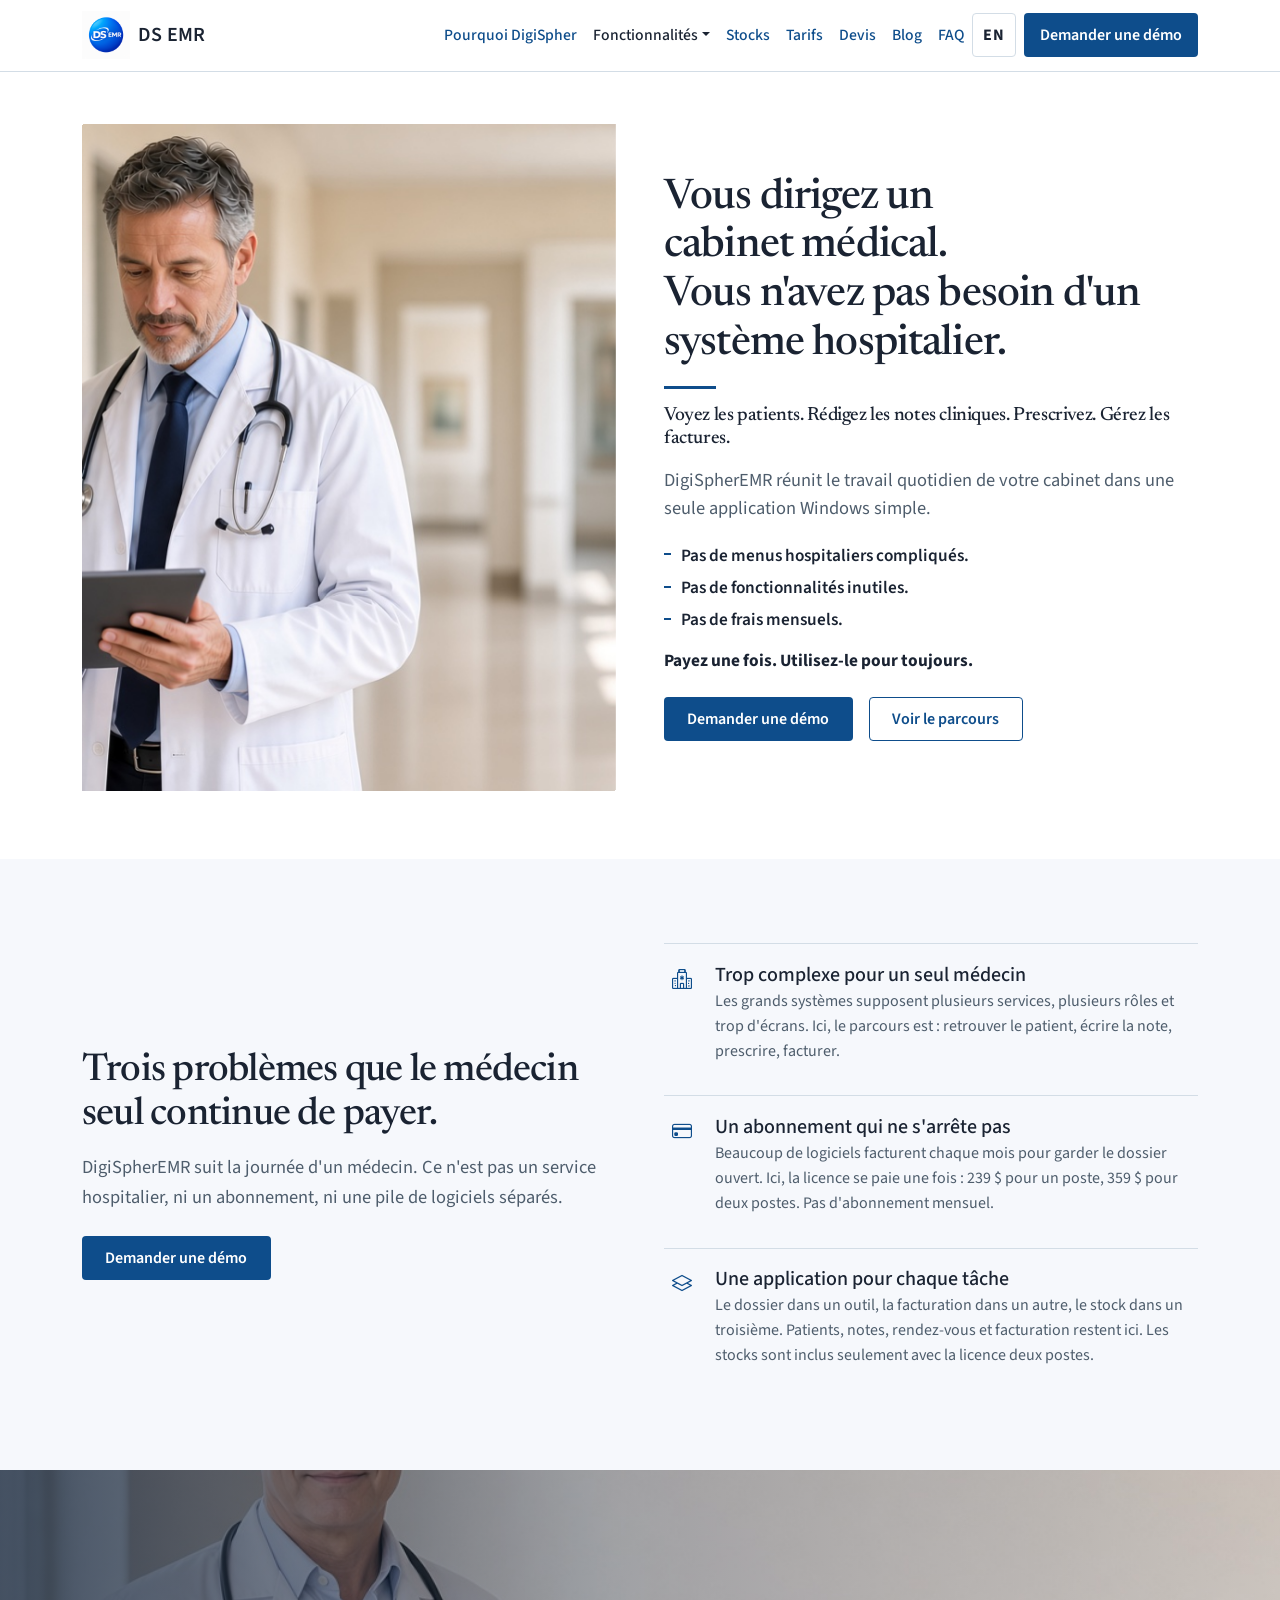
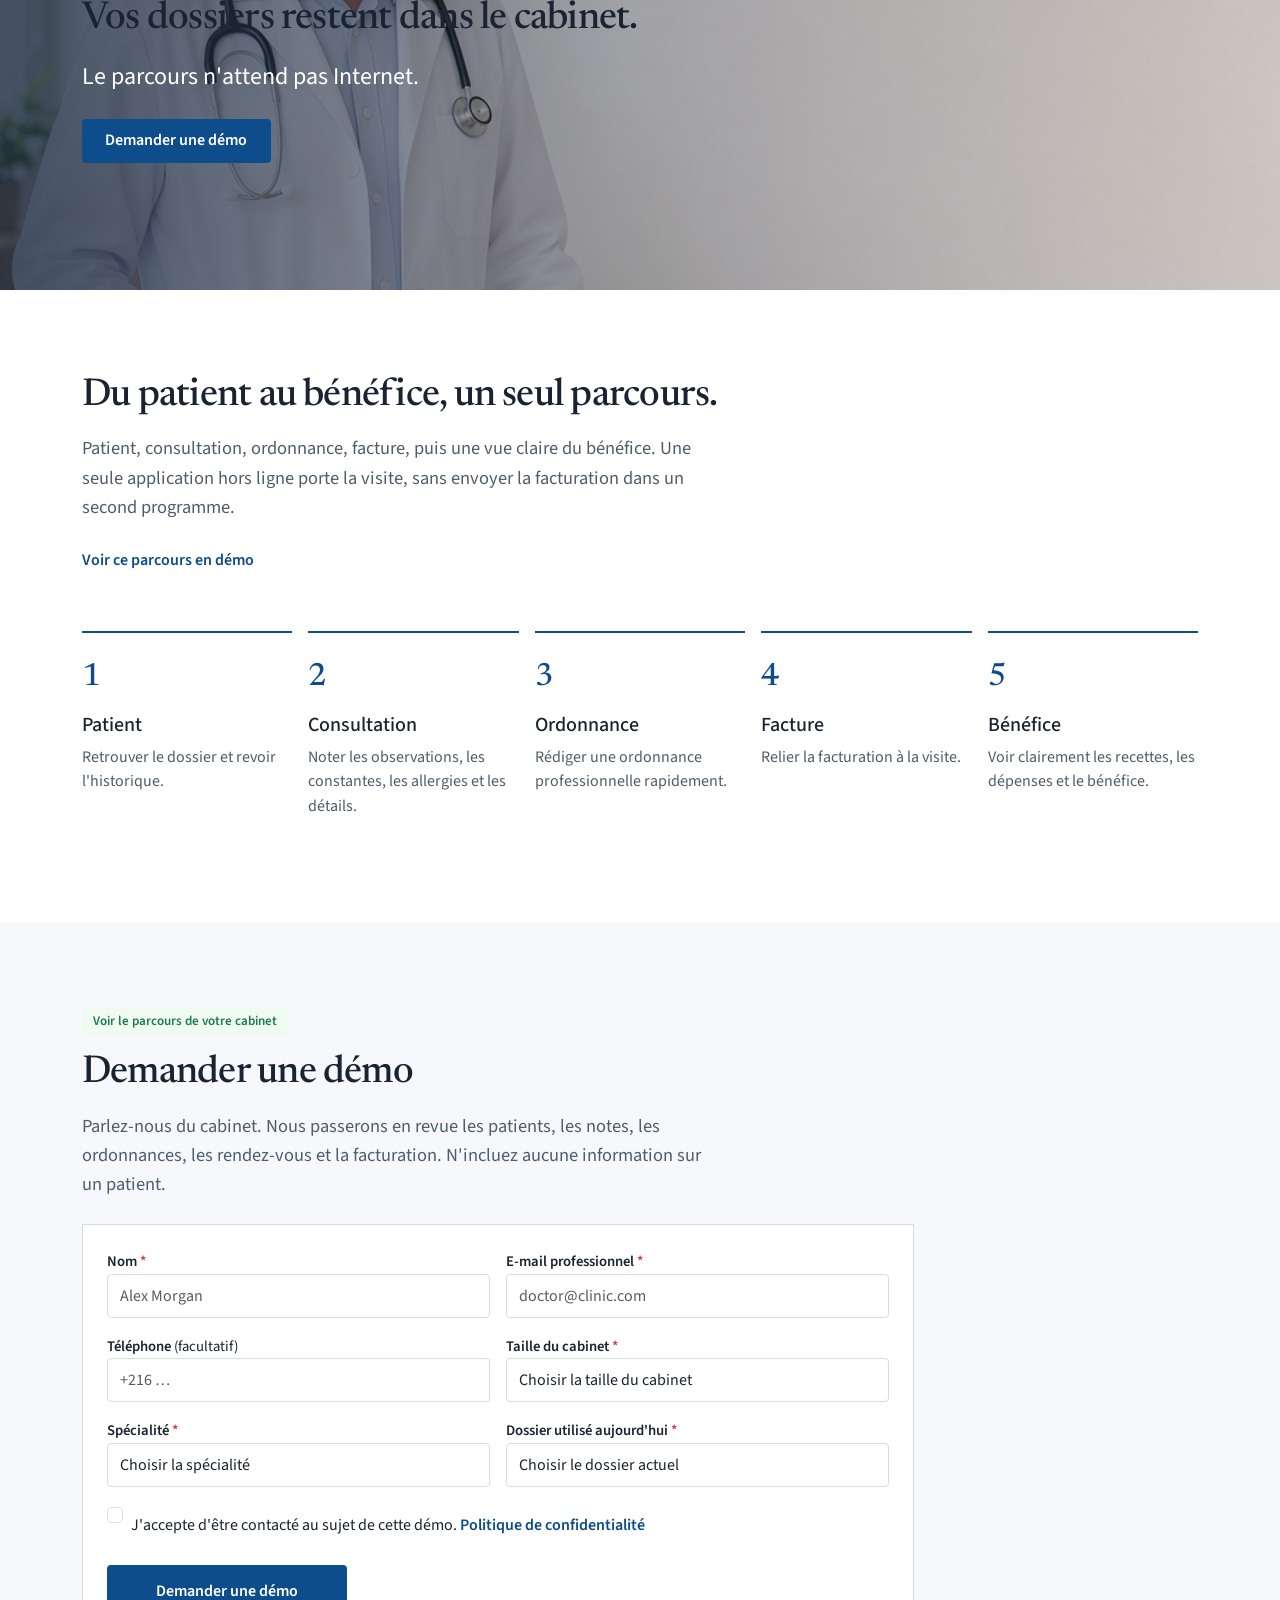
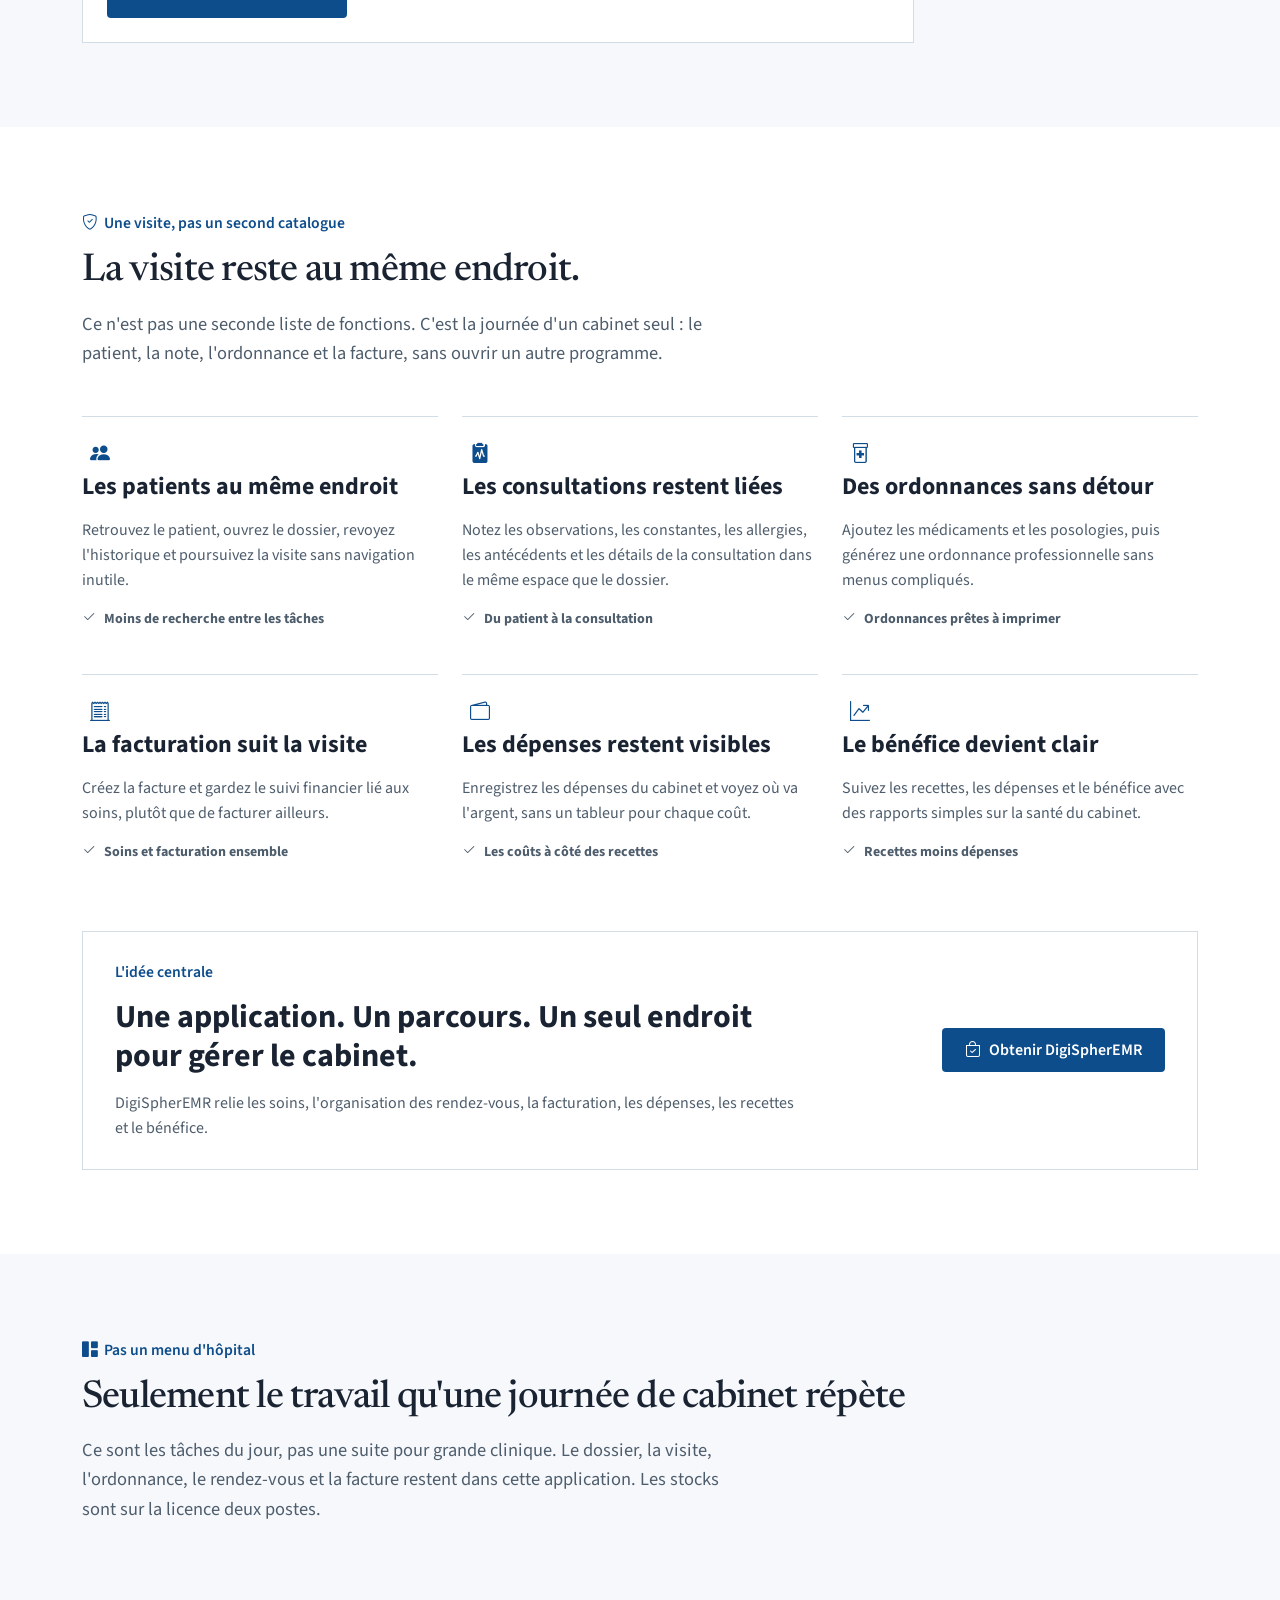
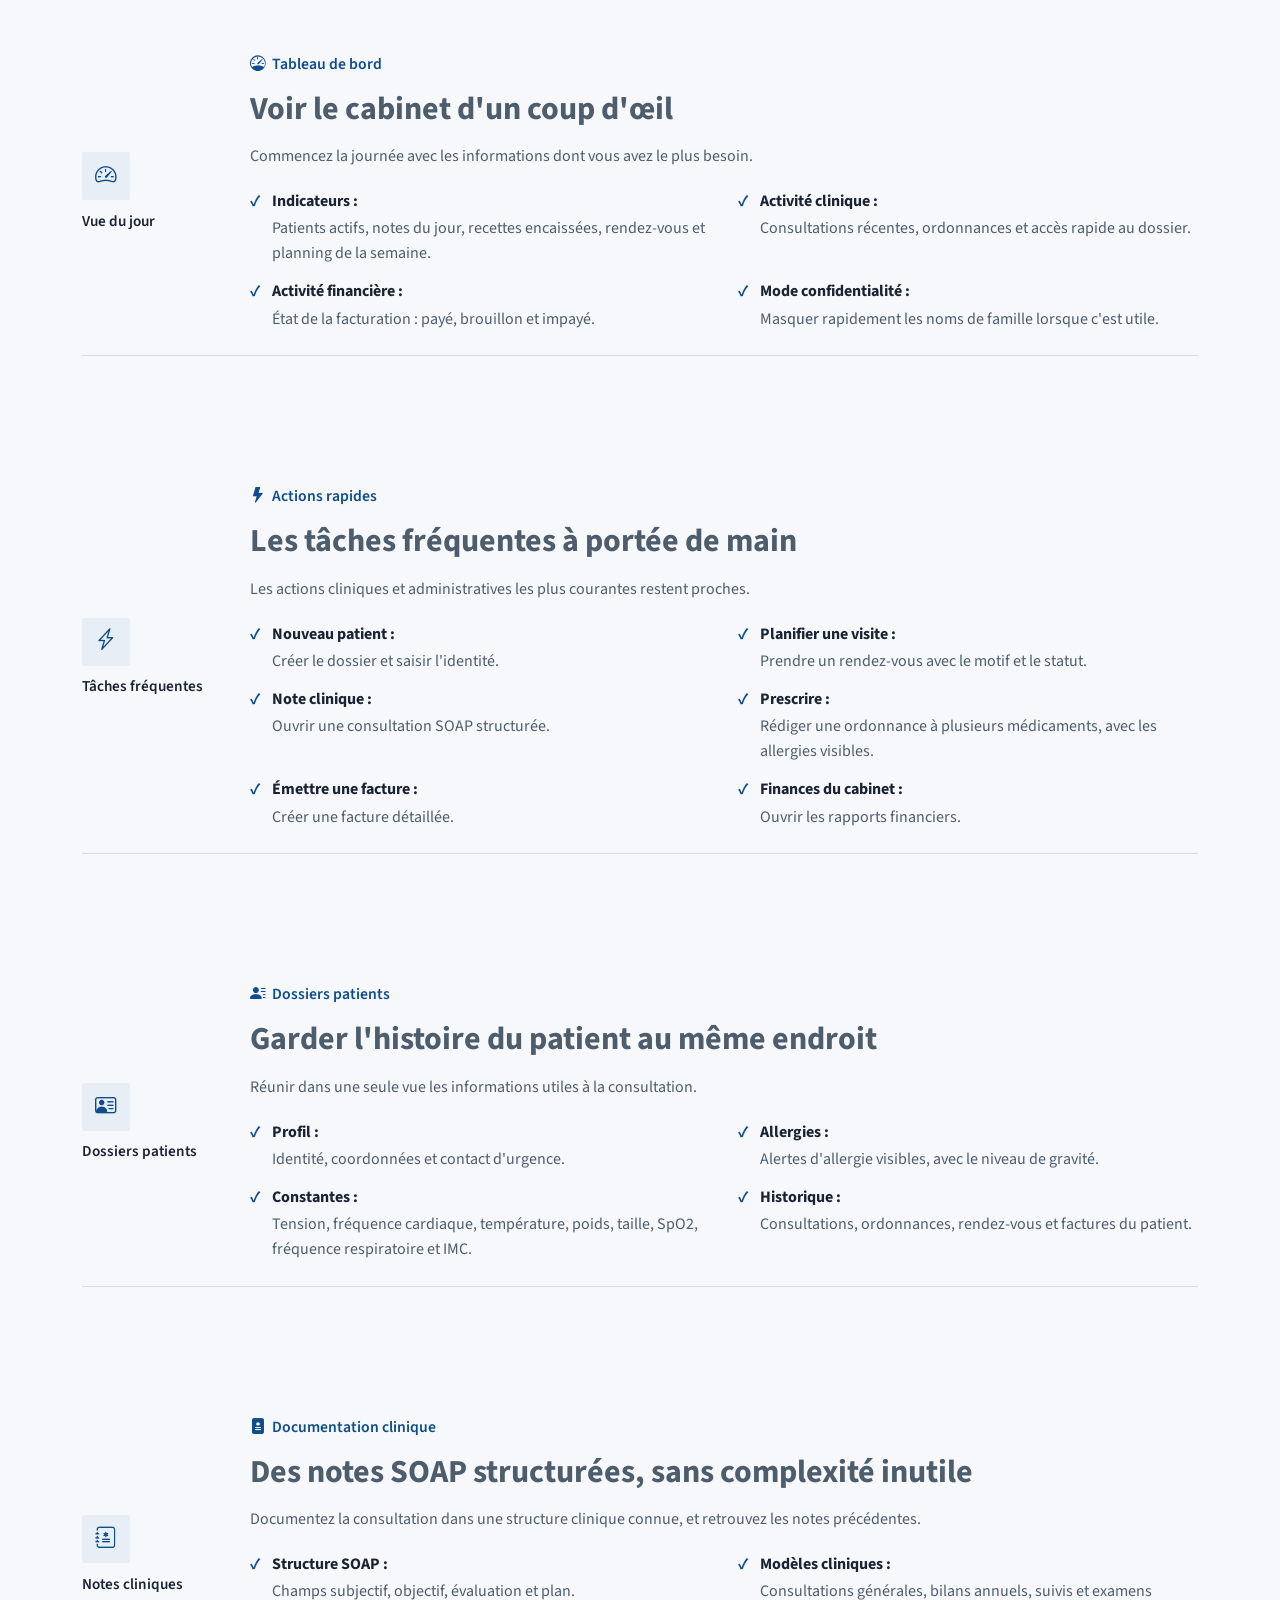
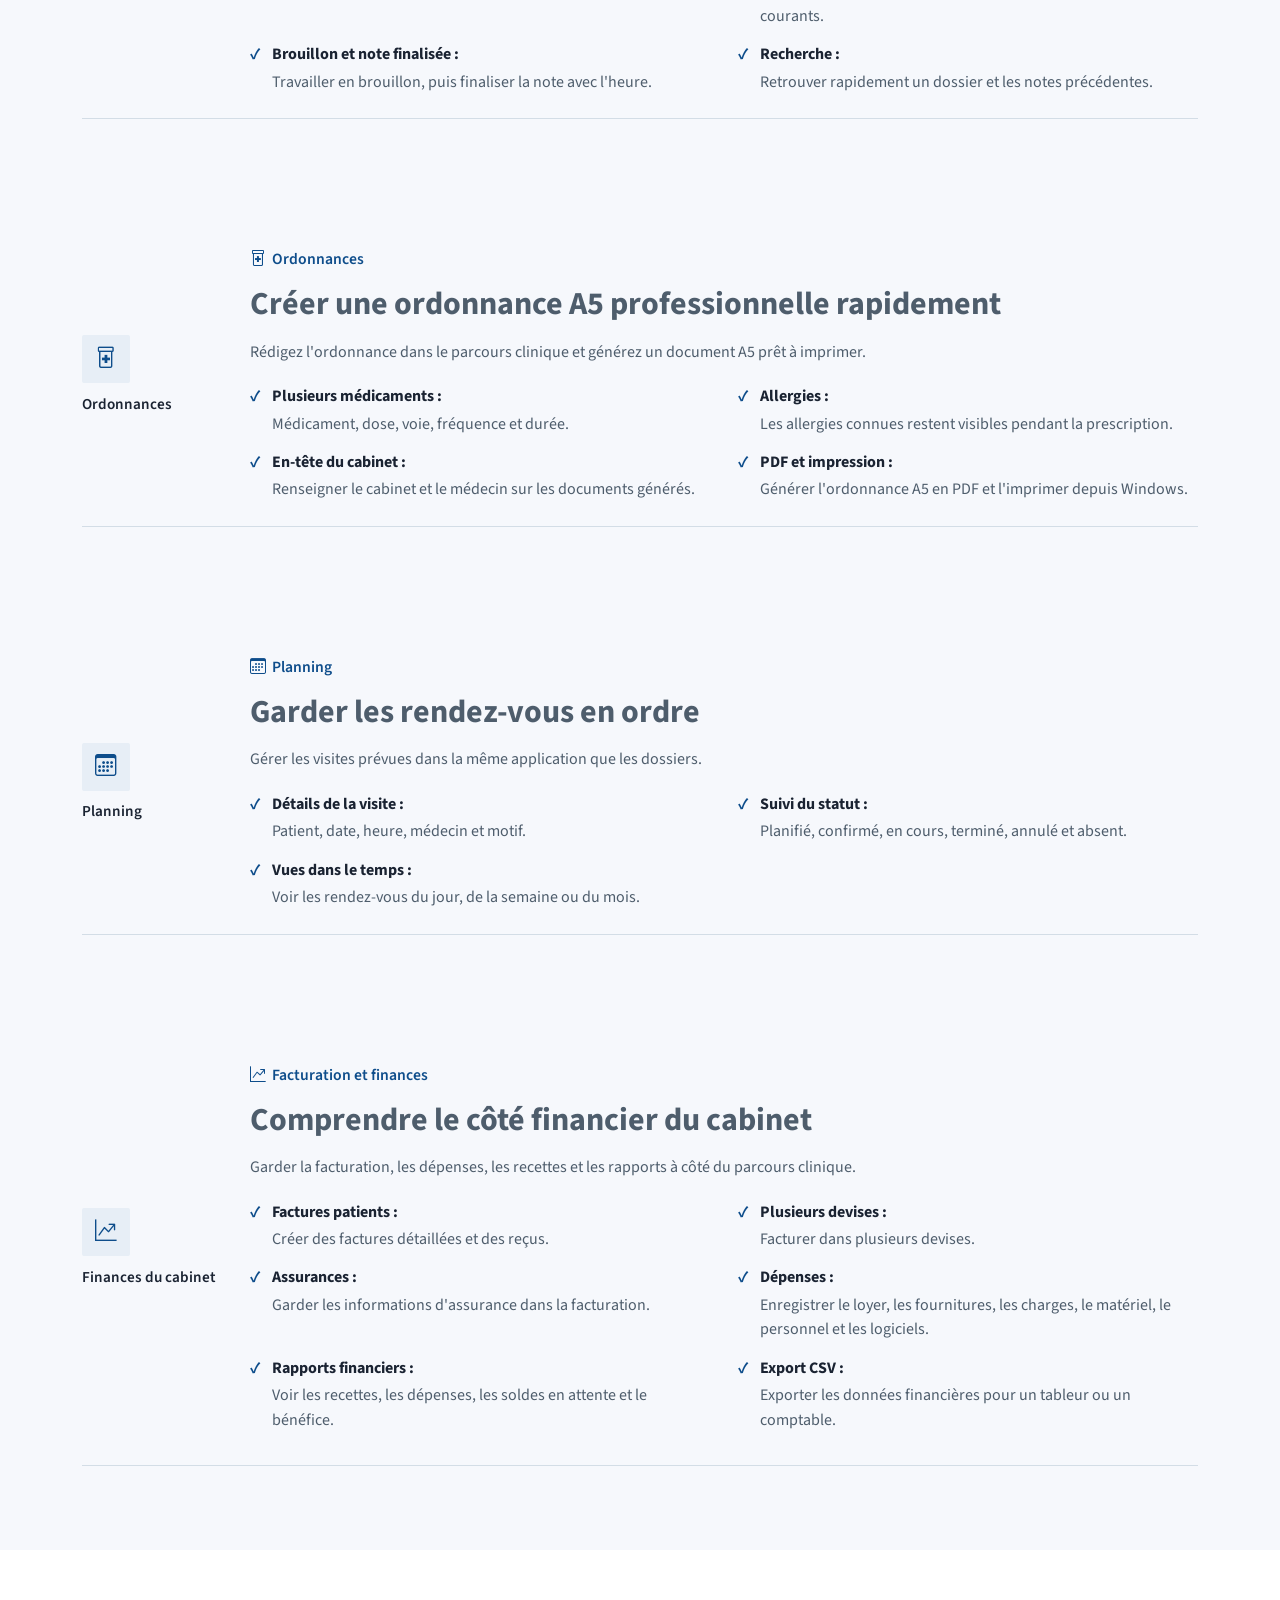
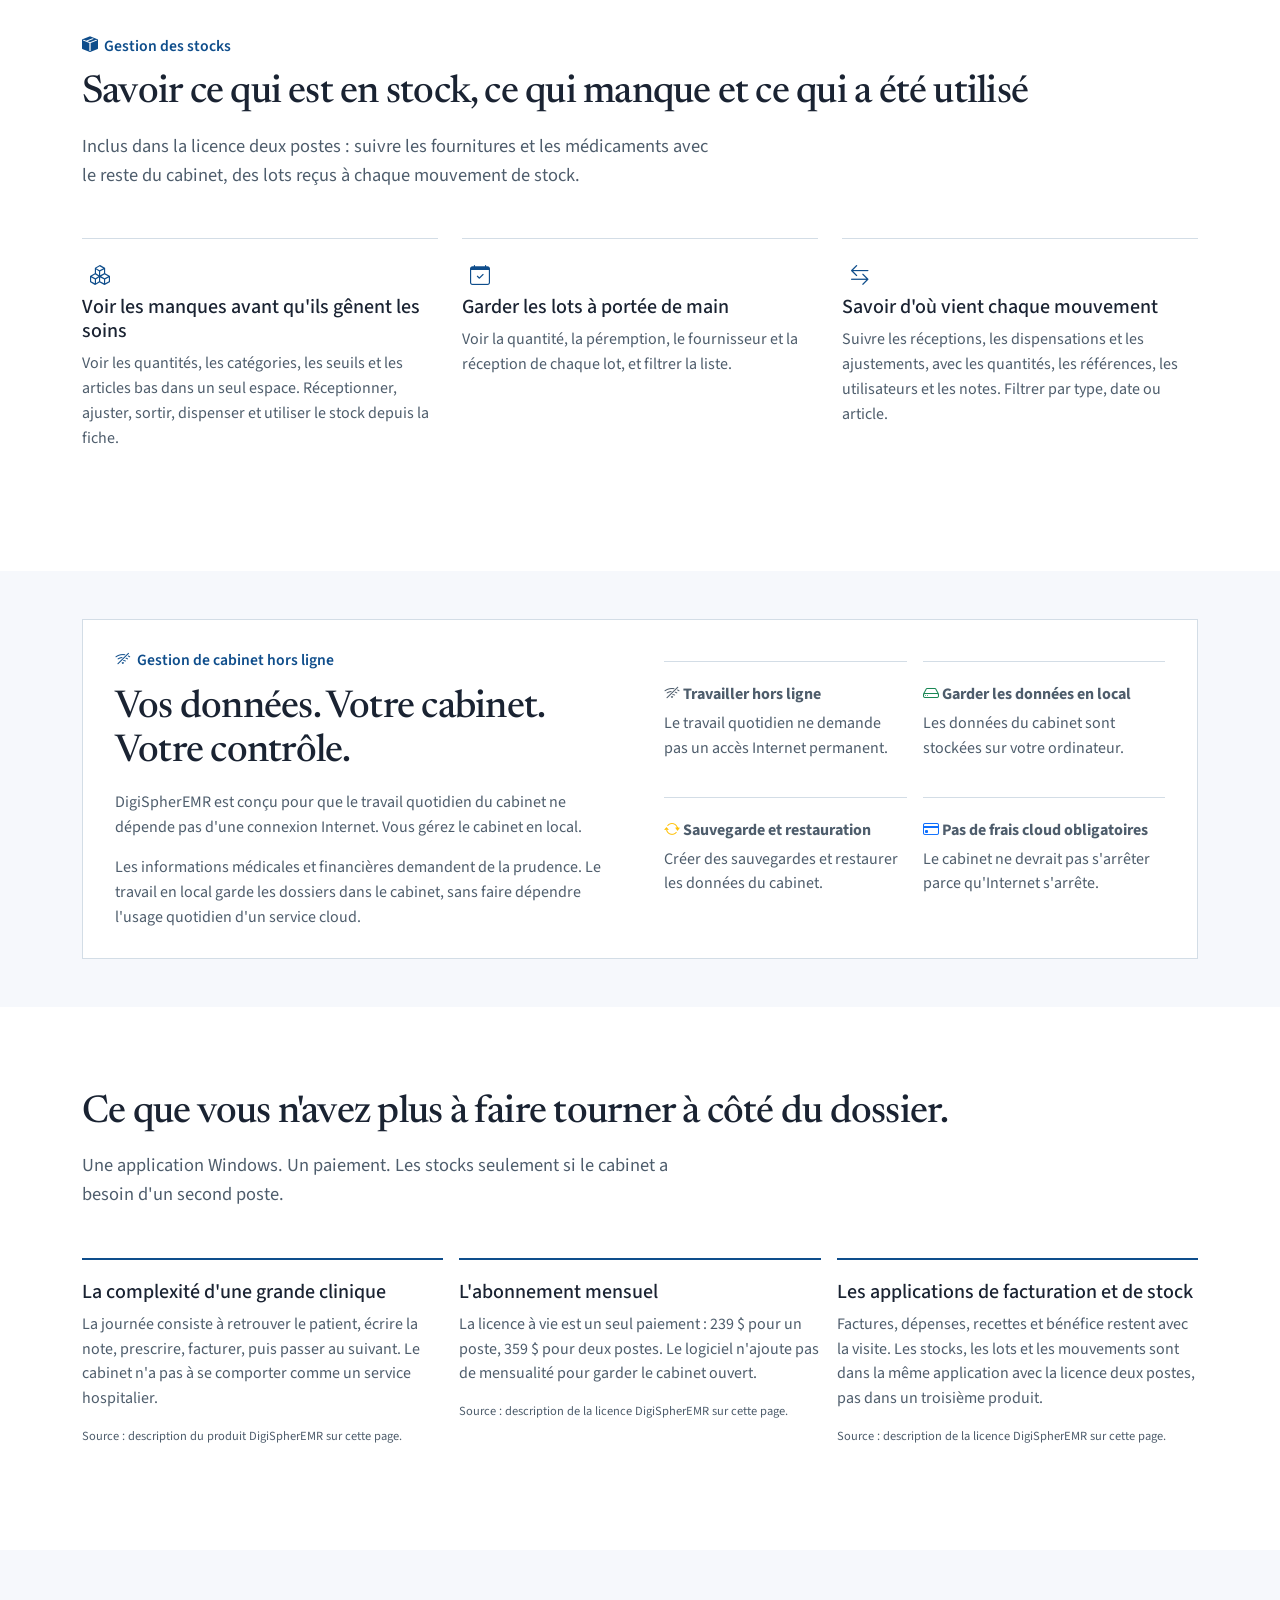
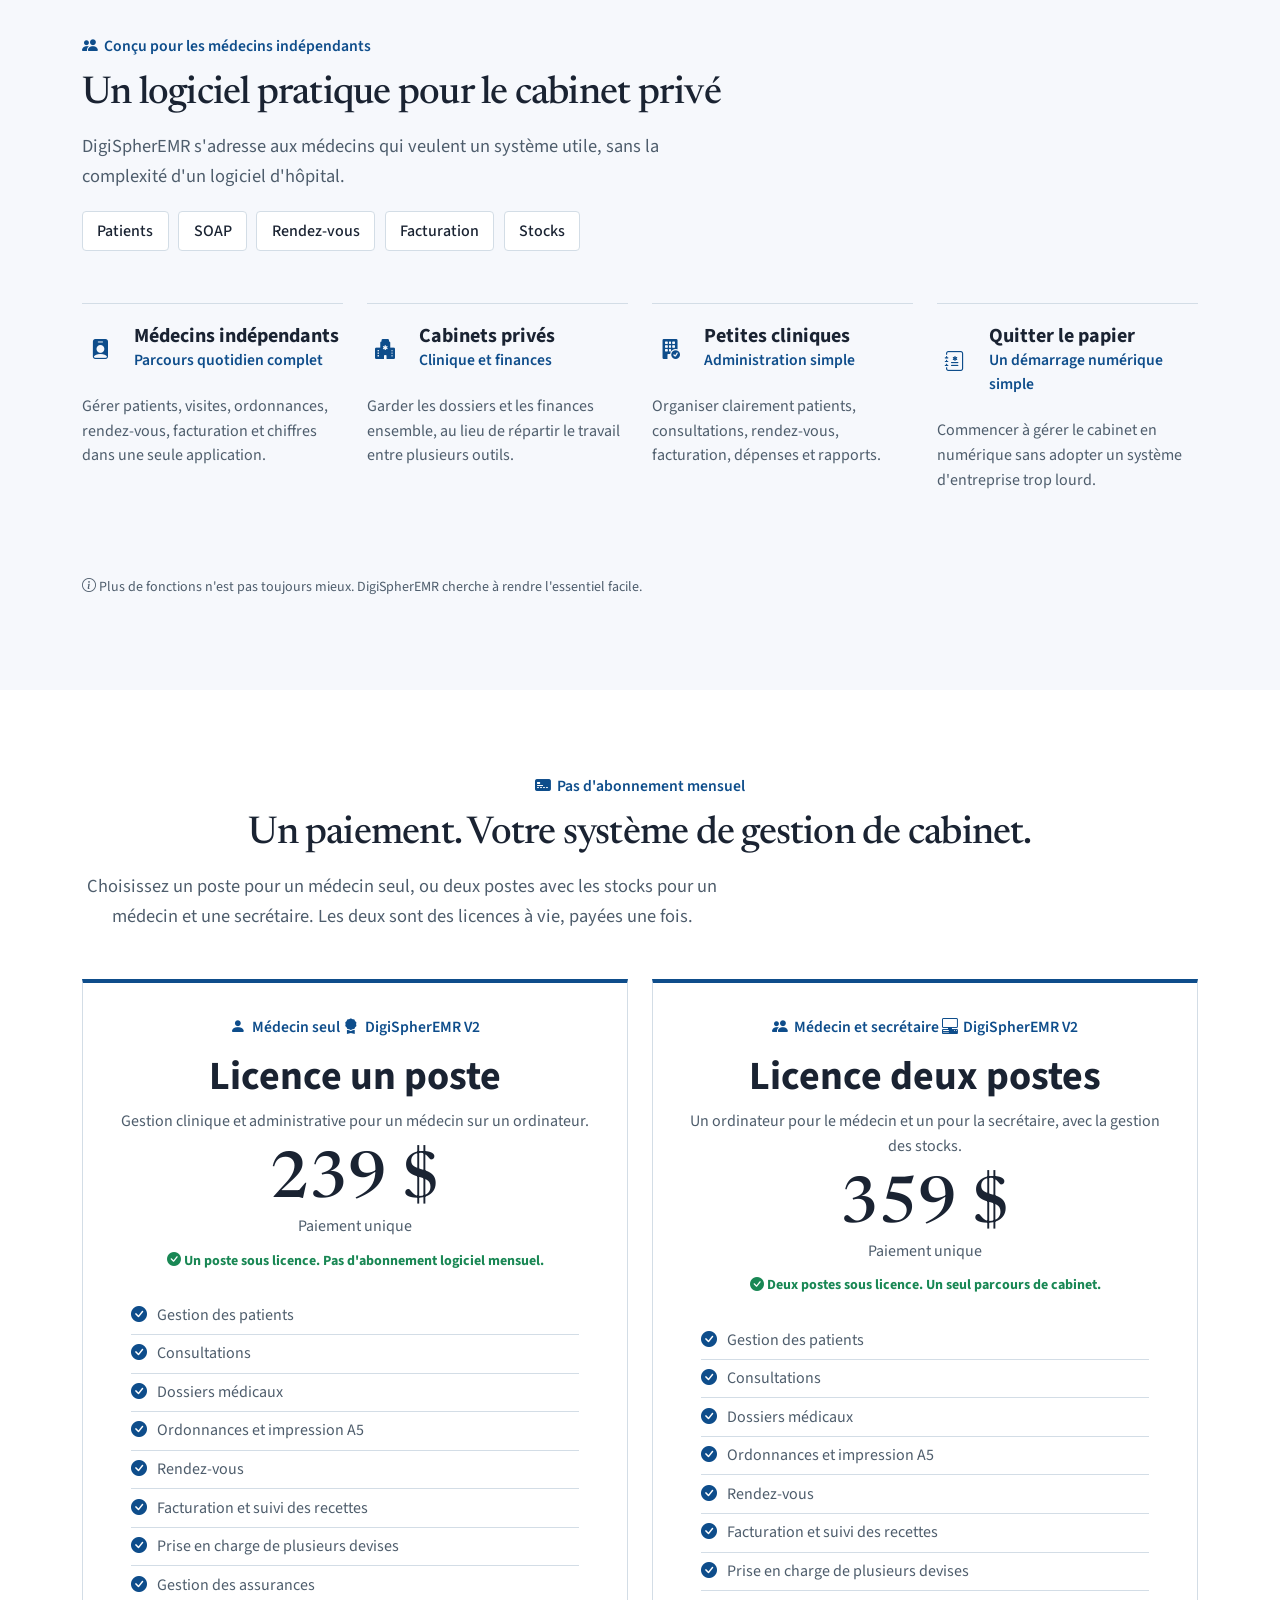
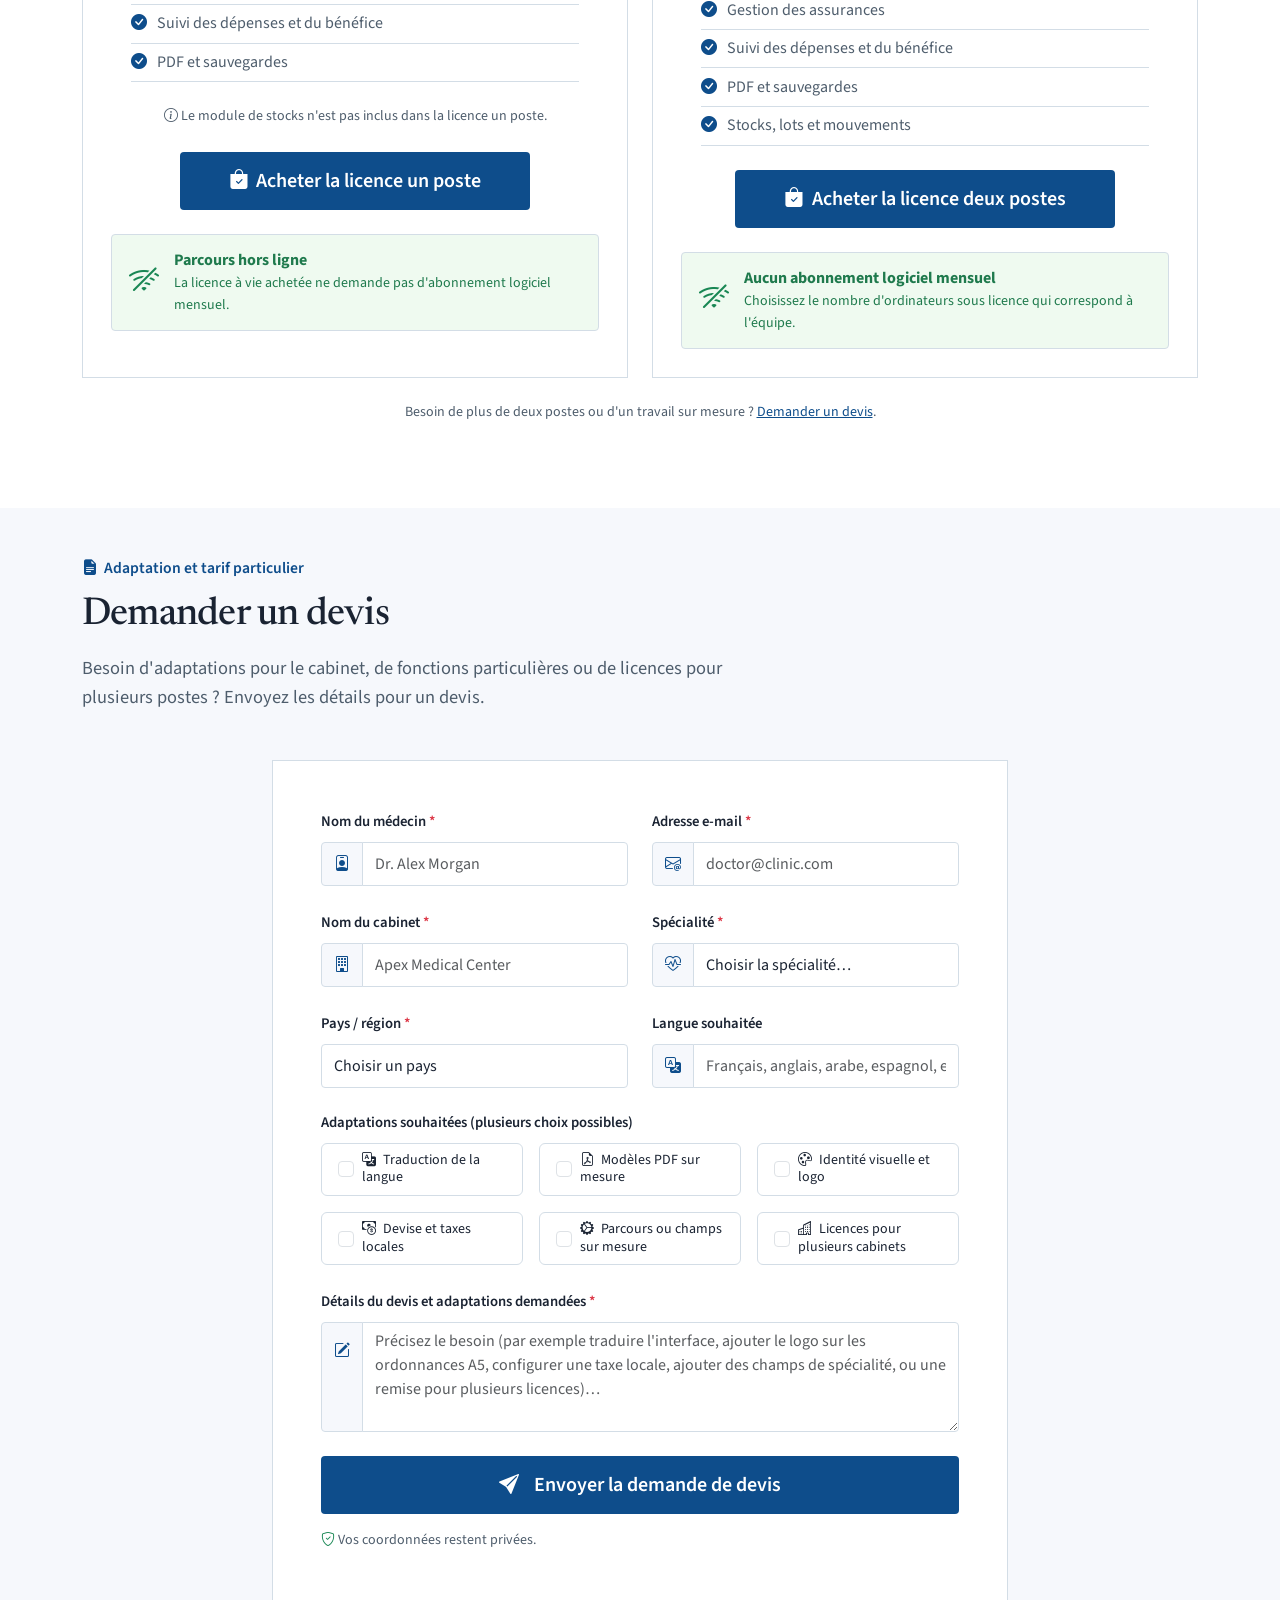
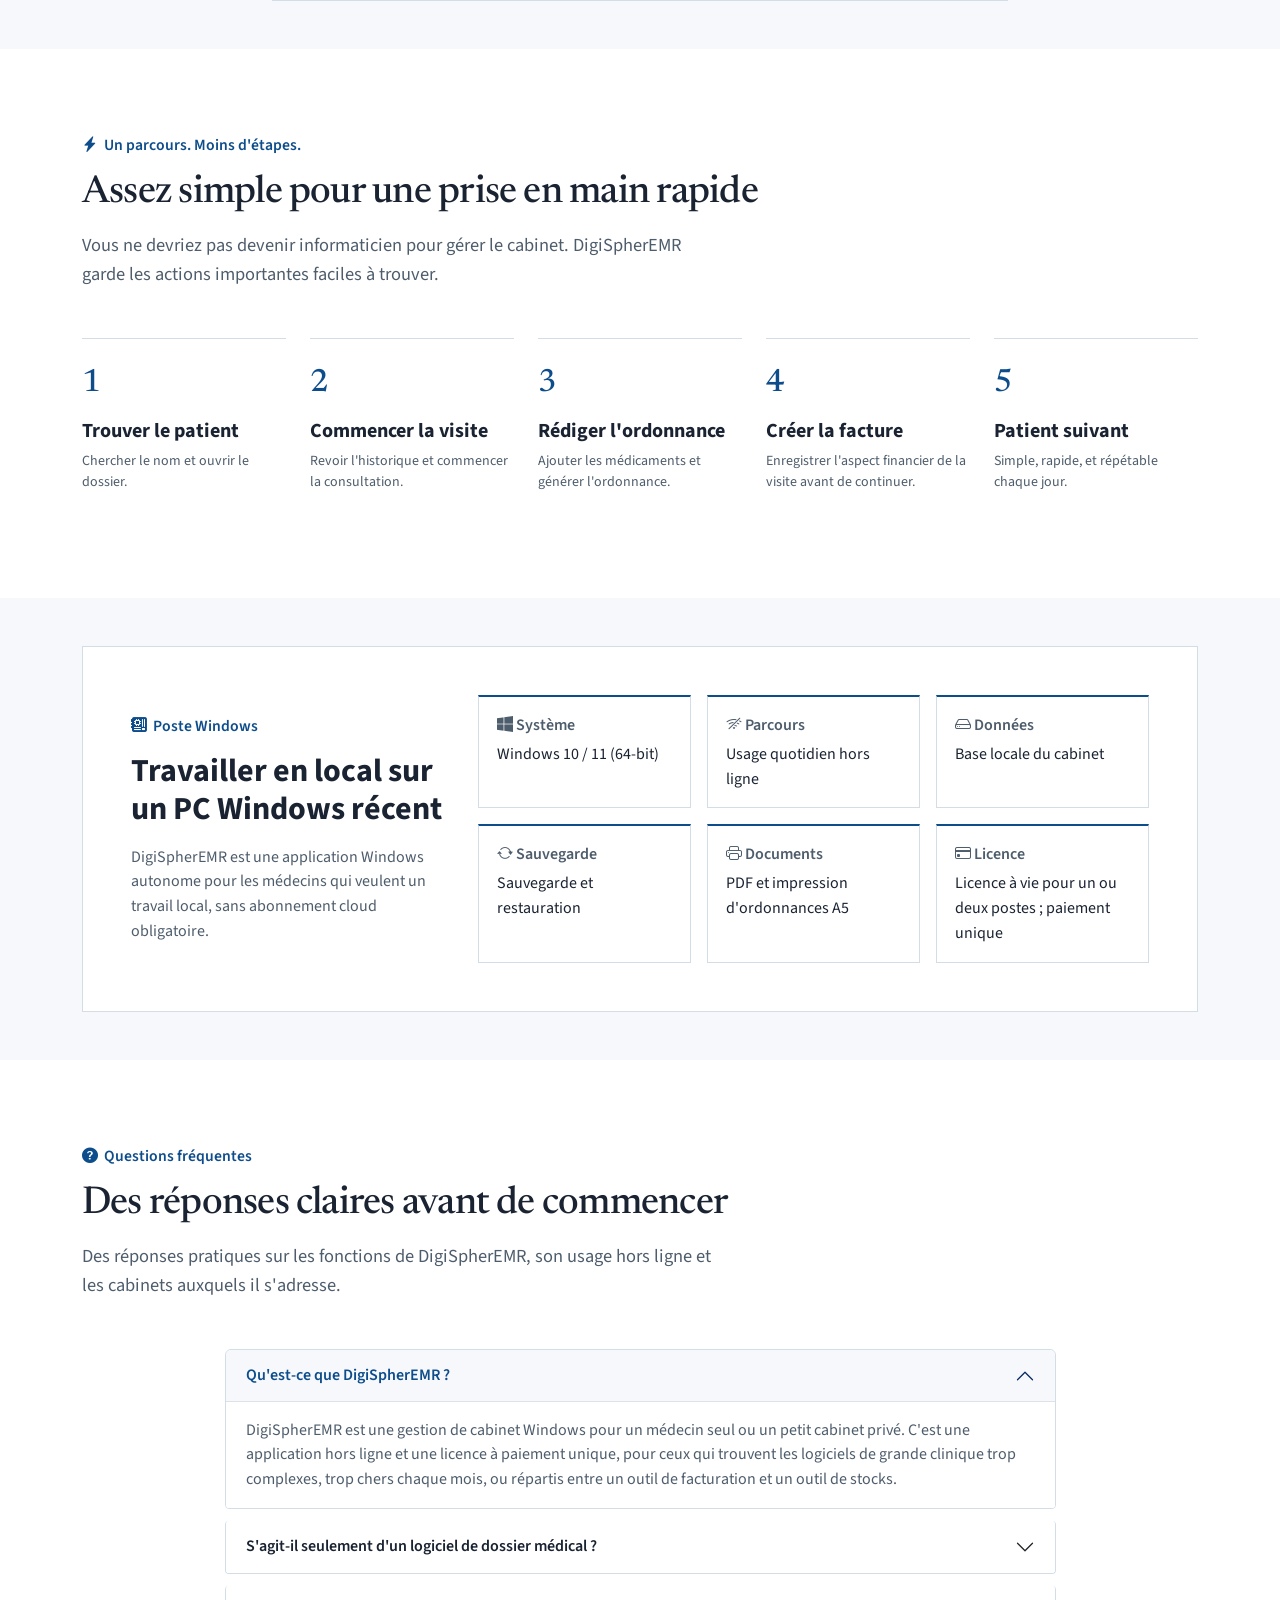
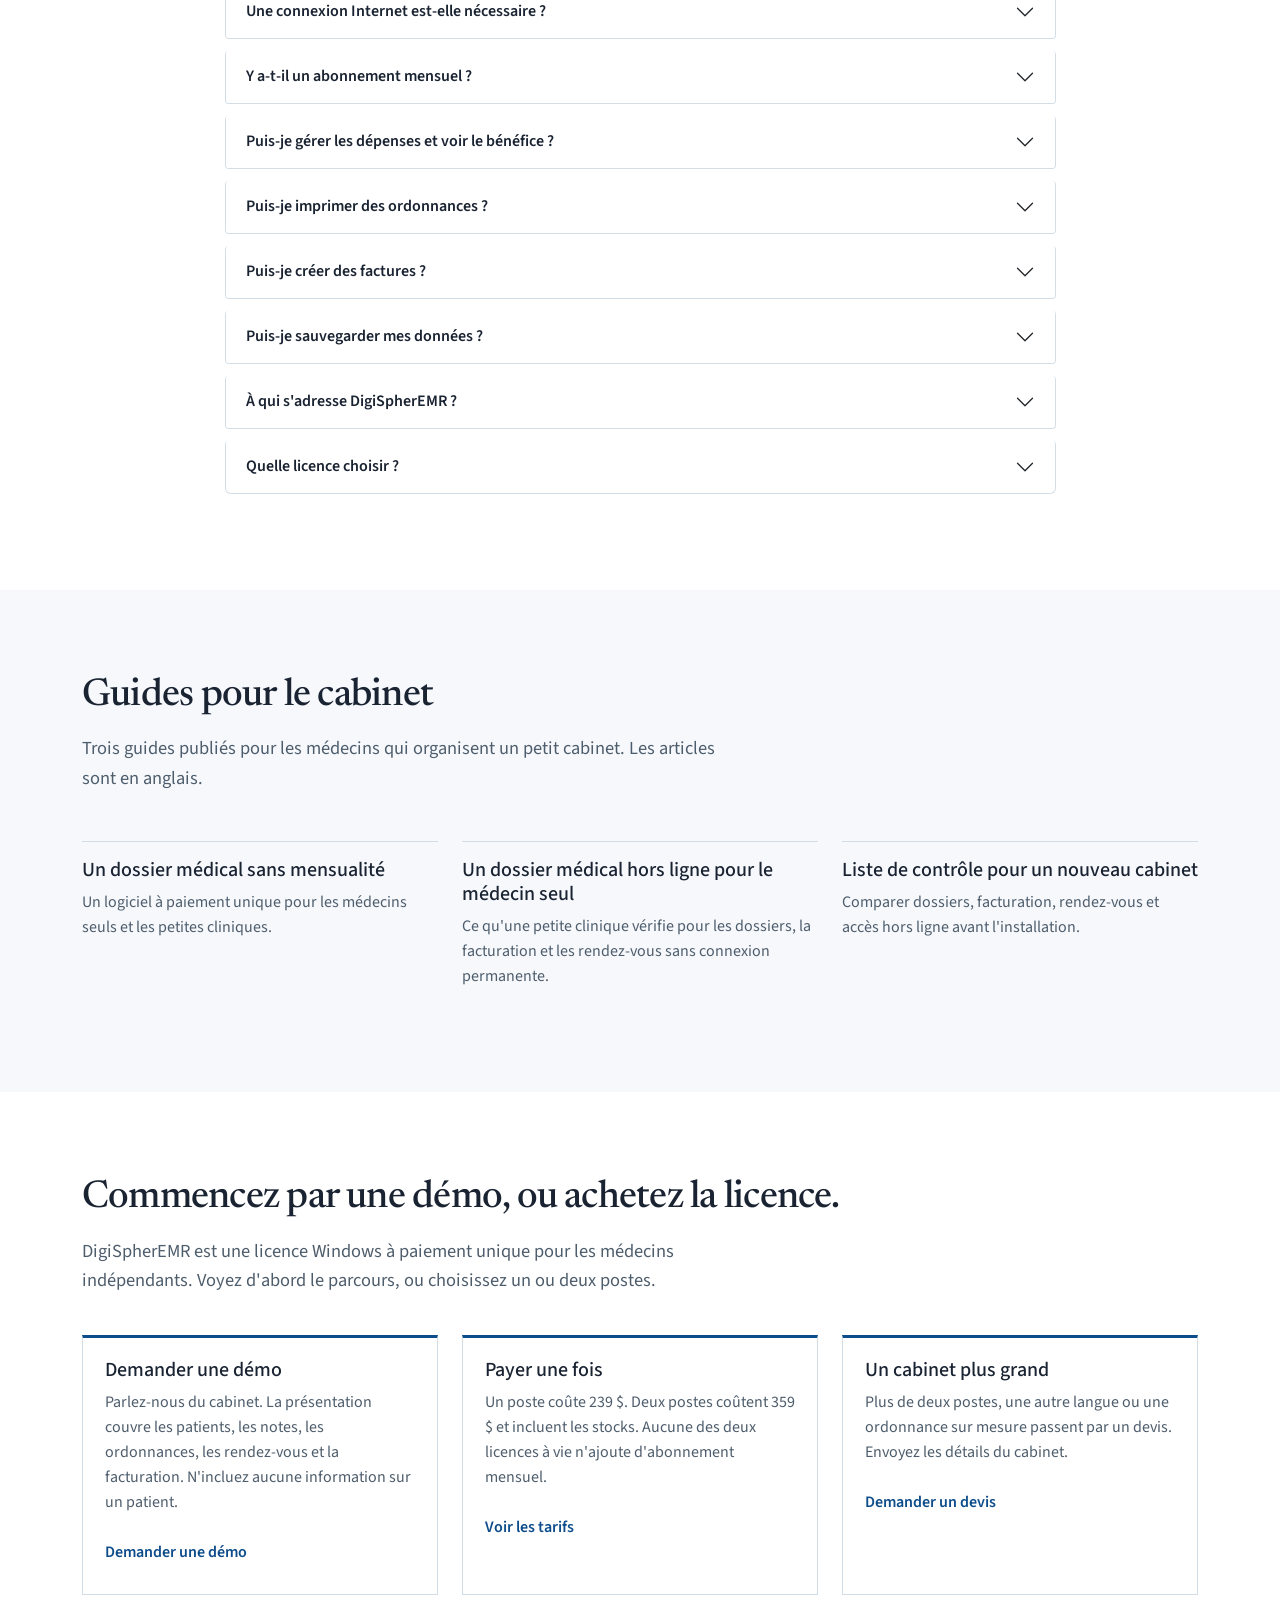
==== commit 3fec17af: "improvement style and content" ====
--- a/fr.html
+++ b/fr.html
@@ -34,6 +34,14 @@
       document.documentElement.setAttribute("data-theme-choice", choice);
       var tile = document.querySelector('meta[name="theme-color"]');
       if (tile) tile.setAttribute("content", theme === "dark" ? "#0d1b28" : "#ffffff");
+      if (!window.matchMedia("(prefers-reduced-motion: reduce)").matches) {
+        document.documentElement.classList.add("px-motion");
+        window.setTimeout(function () {
+          if (!document.documentElement.classList.contains("px-motion-ready")) {
+            document.documentElement.classList.remove("px-motion");
+          }
+        }, 3000);
+      }
     })();
   </script>
 
@@ -319,9 +327,13 @@
             <h1>Vous dirigez un cabinet&nbsp;médical.<br>Vous n'avez pas besoin d'un système&nbsp;hospitalier.</h1>
             <h2 class="mt-3">Voyez les patients. Rédigez les notes cliniques. Prescrivez. Gérez les factures.</h2>
             <p class="px-hero-lead">DigiSpherEMR réunit le travail quotidien de votre cabinet dans une seule application Windows simple.</p>
-            <p class="px-hero-nos">Pas de menus hospitaliers compliqués.<br>Pas de fonctionnalités inutiles.<br>Pas de frais mensuels.</p>
+            <ul class="px-hero-nos">
+              <li>Pas de menus hospitaliers compliqués.</li>
+              <li>Pas de fonctionnalités inutiles.</li>
+              <li>Pas de frais mensuels.</li>
+            </ul>
             <p class="px-hero-own">Payez une fois. Utilisez-le pour toujours.</p>
-            <div class="d-flex flex-column flex-sm-row gap-3 mt-4">
+            <div class="px-hero-actions d-flex flex-column flex-sm-row gap-3">
               <a href="#requestDemo" class="px-btn">Demander une démo</a>
               <a href="#workflow" class="px-btn-soft">Voir le parcours</a>
             </div>
--- a/assets/css/style.min.css
+++ b/assets/css/style.min.css
@@ -1 +1 @@
-:root,body.home-praxis{--ink: #1a2332;--muted: #4e5d6c;--brand: #0e4d8b;--brand-strong: #0b3d6e;--surface: #ffffff;--soft: #ffffff;--band: #f6f8fc;--line: #d3dde6;--success: #1f7a4d;--success-soft: #effaf0;--danger: #b42318;--radius: 4px;--space-section: 5.25rem;--font-serif: "Newsreader", Georgia, serif;--font-sans: "Source Sans 3", "Segoe UI", sans-serif;--px-ink: var(--ink);--px-muted: var(--muted);--px-orange: var(--brand);--px-orange-dark: var(--brand-strong);--px-line: var(--line);--px-surface: var(--surface);--px-soft: #f2f5f7;--px-band: var(--band)}html[data-theme=dark] body.home-praxis{--ink: #e7eef6;--muted: #b7c6d6;--brand: #8eb7e8;--brand-strong: #d6e6f8;--surface: #132433;--soft: #0d1b28;--band: #102232;--line: #26384a;--success: #8fd9a8;--success-soft: #143026;--danger: #f0a0a0;--px-ink: var(--ink);--px-muted: var(--muted);--px-orange: var(--brand);--px-orange-dark: var(--brand-strong);--px-line: var(--line);--px-surface: var(--surface);--px-soft: var(--band);--px-band: var(--band)}body.home-praxis{font-family:var(--font-sans);background:var(--soft);color:var(--muted);line-height:1.55}body.home-praxis h1,body.home-praxis h2{font-family:var(--font-serif);font-weight:500;letter-spacing:-.02em;color:var(--ink);line-height:1.15}body.home-praxis h3,body.home-praxis h4,body.home-praxis h5,body.home-praxis h6,body.home-praxis .navbar-wordmark,body.home-praxis .nav-link-sphere,body.home-praxis .px-btn,body.home-praxis .btn,body.home-praxis button{font-family:var(--font-sans)}body.home-praxis a{color:var(--brand)}body.home-praxis :focus-visible{outline:2px solid var(--brand);outline-offset:2px}.px-skip{position:fixed;left:1rem;top:.75rem;z-index:2000;transform:translateY(-150%);background:var(--brand);color:#fff;padding:.65rem 1rem;border-radius:var(--radius);font-weight:600;text-decoration:none}.px-skip:focus{transform:none;color:#fff}.px-header{position:sticky;top:0;z-index:1040;background:var(--surface);border-bottom:1px solid var(--line)}body.home-praxis .navbar-sphere{position:relative;background:transparent;border:0;box-shadow:none;padding:.4rem 0}.navbar-wordmark{color:var(--ink);font-weight:600;letter-spacing:.01em}.navbar-brand img{height:48px;width:auto;object-fit:contain}.nav-link-sphere,button.nav-link-sphere{color:var(--ink);font-weight:500;font-size:.98rem;background:transparent;border:0;white-space:nowrap;padding:.45rem .6rem}.nav-link-sphere:hover,.nav-link-sphere:focus,button.nav-link-sphere:hover,button.nav-link-sphere:focus,.dropdown-item:hover,.dropdown-item:focus{color:var(--brand);background:transparent}.dropdown-menu{border:1px solid var(--line);border-radius:var(--radius);box-shadow:none;padding:.35rem;background:var(--surface)}.dropdown-item{color:var(--ink);border-radius:2px;font-weight:500}.px-menu{display:none;width:44px;height:44px;border:0;background:transparent;position:relative;flex:0 0 44px;color:var(--ink)}.px-menu span,.px-menu span:before,.px-menu span:after{content:"";position:absolute;left:11px;width:22px;height:2px;background:currentColor}.px-menu span{top:21px}.px-menu span:before{top:-7px}.px-menu span:after{top:7px}.px-btn,.px-btn-soft,.px-btn-light,.px-btn-line{display:inline-flex;align-items:center;justify-content:center;gap:.45rem;border-radius:var(--radius);font-weight:600;text-decoration:none;padding:.7rem 1.4rem;border:1px solid transparent;line-height:1.2;min-height:44px;box-shadow:none}.px-header-cta{white-space:nowrap;padding:.45rem .95rem}body.home-praxis a.px-lang{display:inline-flex;align-items:center;justify-content:center;flex:0 0 auto;min-width:44px;min-height:44px;padding:0 .55rem;border:1px solid var(--line);border-radius:var(--radius);background:var(--surface);color:var(--ink);font-weight:700;letter-spacing:.04em;text-decoration:none}body.home-praxis a.px-lang:hover,body.home-praxis a.px-lang:focus-visible{color:var(--brand);border-color:var(--brand)}body.home-praxis a.px-btn,body.home-praxis button.px-btn{background:var(--brand);color:#fff}html[data-theme=dark] body.home-praxis a.px-btn,html[data-theme=dark] body.home-praxis button.px-btn{color:#0d1b28}body.home-praxis a.px-btn:hover,body.home-praxis a.px-btn:focus-visible,body.home-praxis button.px-btn:hover,body.home-praxis button.px-btn:focus-visible{background:var(--brand-strong);color:#fff}html[data-theme=dark] body.home-praxis a.px-btn:hover,html[data-theme=dark] body.home-praxis a.px-btn:focus-visible,html[data-theme=dark] body.home-praxis button.px-btn:hover,html[data-theme=dark] body.home-praxis button.px-btn:focus-visible{color:#0d1b28}body.home-praxis a.px-btn-soft,body.home-praxis button.px-btn-soft{background:transparent;color:var(--brand);border-color:var(--brand)}body.home-praxis a.px-btn-soft:hover,body.home-praxis a.px-btn-soft:focus-visible,body.home-praxis button.px-btn-soft:hover,body.home-praxis button.px-btn-soft:focus-visible{background:var(--band);color:var(--brand)}body.home-praxis a.px-btn-light,body.home-praxis button.px-btn-light{background:#fff;color:#0e4d8b}body.home-praxis a.px-btn-light:hover,body.home-praxis a.px-btn-light:focus-visible,body.home-praxis button.px-btn-light:hover,body.home-praxis button.px-btn-light:focus-visible{background:#e7eef6;color:#0b3d6e}body.home-praxis a.px-btn-line,body.home-praxis button.px-btn-line{background:transparent;color:#fff;border-color:#fff}body.home-praxis .px-band-brand a.px-btn-line:hover,body.home-praxis .px-band-brand a.px-btn-line:focus-visible,body.home-praxis .px-band-brand button.px-btn-line:hover,body.home-praxis .px-band-brand button.px-btn-line:focus-visible{background:#fff;color:#0e4d8b;border-color:#fff}body.home-praxis a.px-pill{color:var(--ink)}body.home-praxis a.px-pill:hover,body.home-praxis a.px-pill:focus-visible{border-color:var(--brand);color:var(--brand)}body.home-praxis a.px-news-card,body.home-praxis a.px-news-card:hover{color:var(--muted);text-decoration:none}body.home-praxis a.px-news-card h3{color:var(--ink)}.px-kicker,.px-eyebrow{display:inline-flex;align-items:center;gap:.35rem;color:var(--brand);background:transparent;border:0;border-radius:0;font-size:.98rem;font-weight:600;letter-spacing:0;text-transform:none;padding:0 0 .35rem;box-shadow:none}.px-kicker{background:var(--success-soft);color:var(--success);border-radius:var(--radius);font-size:.82rem;padding:.25rem .7rem}.px-title,.section-title{font-size:clamp(1.9rem,3vw,2.65rem);margin-bottom:1rem}.px-lead,.section-subtitle,.px-prose{max-width:40rem;font-size:1.15rem;line-height:1.6;color:var(--muted)}.px-section,.feature-showcase-section,.offers-section,.quote-section,.quickstart-section,.faq-section{padding:var(--space-section) 0}.px-text-link{display:inline-flex;align-items:center;min-height:44px;font-weight:600;color:var(--brand);text-decoration:none}.px-text-link:hover{text-decoration:underline}.px-pill{display:inline-flex;align-items:center;border:1px solid var(--line);border-radius:var(--radius);padding:.4rem .9rem;margin:.25rem .4rem .25rem 0;background:var(--surface);color:var(--ink);text-decoration:none;font-weight:500}.px-pill:hover{border-color:var(--brand);color:var(--brand)}.px-source{display:block;margin-top:.75rem;font-size:.78rem;color:var(--muted)}.px-success{color:var(--success)}#offlineBenefits,#requestDemo,#featureModules,#dataControl,#targetAudience,#requestQuote,#techSpecs,#newsroom,#decisionGuides{background:var(--band)}#hero,#workflow,#practiceNeeds,#inventory,#contrast,#specialOffer,#quickStart,#faq,#startHere{background:var(--soft)}.px-hero{padding:2.75rem 0 3.5rem;background:var(--soft)}.px-hero-media{border-radius:2px;overflow:hidden}.px-hero-media img{display:block;width:100%;height:auto;aspect-ratio:16 / 9;object-fit:cover;object-position:center 22%}.px-hero-copy h1{font-size:clamp(2.15rem,3.3vw,3.05rem);line-height:1.08;max-width:15em}.px-hero-copy h1:after{content:"";display:block;width:3.25rem;height:3px;margin-top:1.15rem;background:var(--brand)}.px-hero-copy h2{font-family:var(--font-sans);font-size:1.2rem;font-weight:600;line-height:1.45;max-width:36rem;color:var(--ink)}.px-hero-lead{margin:1rem 0 0;max-width:38rem;font-size:1.15rem;line-height:1.55;color:var(--muted)}.px-hero-nos,.px-hero-own{margin:1.1rem 0 0;max-width:38rem;color:var(--ink);font-size:1.08rem;line-height:1.55;font-weight:600}.px-hero-own{margin-top:.85rem;font-weight:700}.px-band-photo{position:relative;color:#fff;min-height:420px;display:flex;align-items:center;background:#102036 center / cover no-repeat;background-image:url(../images/band-clinic.jpg)}.px-band-photo .px-band-overlay{position:absolute;inset:0;background:linear-gradient(90deg,#102036c7,#10203659 48%,#1020361f)}.px-band-photo .container-xl{position:relative;z-index:1}.px-band-photo h2,.px-band-photo p,.px-band-brand,.px-band-brand h2,.px-band-brand p{color:#fff}.px-band-brand{background:#0e4d8b;text-align:center;padding:5rem 0}.px-card{background:transparent;border:0;border-top:1px solid var(--line);border-radius:0;box-shadow:none;padding:1.25rem 0;height:auto;color:var(--muted)}.px-card h3,.px-card h4,.px-card h5{color:var(--ink)}#workflow .px-card{border-top:2px solid var(--brand)}.px-card--panel,#requestDemo .px-demo-form,#requestQuote .px-card,#techSpecs .px-card,#startHere .px-card,#decisionGuides .px-card,.px-card--offer{background:var(--surface);border:1px solid var(--line);border-radius:0;box-shadow:none;height:auto}#startHere .px-card,#decisionGuides .px-card{border-top:3px solid #0e4d8b;padding:1.25rem 1.35rem}.px-card--offer{border-top:4px solid #0e4d8b;padding:2rem 1.75rem 1.75rem;text-align:center;height:100%}.px-card--panel{padding:1.75rem 2rem}#requestDemo .px-demo-intro{max-width:40rem;margin-bottom:1.5rem}#requestDemo .px-demo-form{max-width:52rem;margin:0;padding:1.5rem}.px-news-card{display:block;color:var(--muted);text-decoration:none;padding-top:1rem}.px-news-card h3{color:var(--ink)}.px-warn{border-top:2px solid #0e4d8b}.px-num,.step-number-bubble{width:auto;height:auto;margin-bottom:.65rem;border-radius:0;background:transparent;color:var(--brand);font-family:var(--font-serif);font-size:2rem;font-weight:500;box-shadow:none;display:block}.px-icon,.feature-icon-orb,.audience-icon-orb{width:2.25rem;height:2.25rem;border-radius:0;background:transparent;color:var(--brand);box-shadow:none;font-size:1.25rem;display:inline-flex;align-items:center;justify-content:center}.px-point-list{display:flex;flex-direction:column;gap:.85rem}.px-point-list .px-card{display:grid;grid-template-columns:auto 1fr;column-gap:.95rem;align-items:start;padding:1.15rem 0}.px-point-list .px-icon{grid-row:1 / span 2;margin:0}.px-point-list h3{margin-bottom:.15rem}#featureModules .row.align-items-center{display:grid;grid-template-columns:8.5rem minmax(0,1fr);gap:1.25rem 2rem;align-items:start;max-width:72rem;margin:0 auto;padding:2rem 0;border-bottom:1px solid var(--line)}#featureModules .row.align-items-center>[class*=col-]{width:auto;max-width:none;padding:0}#featureModules .col-lg-6:has(.px-capability){order:-1!important}#featureModules .row.align-items-center>.col-lg-6:not(:has(.px-capability)){order:1!important;min-width:0}.px-capability{display:flex;flex-direction:column;align-items:flex-start;gap:.65rem;background:transparent;border:0;padding:0}.px-capability-mark{width:3rem;height:3rem;display:inline-flex;align-items:center;justify-content:center;font-size:1.35rem;border-radius:2px;background:#e7eef6;color:#0e4d8b}html[data-theme=dark] body.home-praxis .px-capability-mark{background:#1e3a5f;color:#d6e6f8}.px-capability p{margin:0;font-size:.95rem;font-weight:600;line-height:1.35;color:var(--ink)}.feature-check-list{display:grid;grid-template-columns:1fr 1fr;gap:.85rem 1.75rem;list-style:none;padding:0;margin:1.25rem 0 0}.feature-check-list li{position:relative;margin:0;padding:0 0 0 1.35rem;color:var(--muted)}.feature-check-list li:before{content:"\2713";position:absolute;left:0;top:0;color:var(--brand);font-weight:700}.feature-check-list li strong{display:block;margin-bottom:.15rem;color:var(--ink)}.offer-feature-list{list-style:none;padding:0;margin:0 auto 1.5rem;max-width:28rem;text-align:left}.offer-feature-list li{display:flex;gap:.6rem;align-items:flex-start;padding:.4rem 0;color:var(--muted);border-bottom:1px solid var(--line)}.offer-feature-list li i{color:var(--brand)}.offer-price-stack{margin:.5rem 0 .75rem}.offer-price-current{display:block;font-family:var(--font-serif);font-size:clamp(2.8rem,5vw,4rem);font-weight:500;line-height:1;color:var(--ink)}.offer-price-period{color:var(--muted)}.guarantee-badge-box{display:inline-flex;align-items:center;gap:.85rem;text-align:left;background:var(--success-soft);color:var(--success);border:1px solid var(--line);border-radius:var(--radius);padding:.85rem 1rem;margin-top:.5rem}.specs-badge-grid{display:grid;grid-template-columns:repeat(auto-fit,minmax(200px,1fr));gap:1rem}.spec-box{background:var(--surface);border:1px solid var(--line);border-top:2px solid #0e4d8b;padding:1rem 1.1rem}.spec-label{color:var(--muted);font-weight:600;margin-bottom:.25rem}.spec-val{color:var(--ink)}.px-label,.form-label{color:var(--ink);font-weight:600;font-size:.92rem}.px-field,.form-control-sphere,select.form-control-sphere,textarea.form-control-sphere,.form-select.px-field{background:var(--surface);color:var(--ink);border:1px solid var(--line);border-radius:var(--radius);box-shadow:none;min-height:44px}.px-field:focus,.form-control-sphere:focus,.form-select.px-field:focus{border-color:var(--brand);box-shadow:0 0 0 3px #0e4d8b33;background:var(--surface);color:var(--ink)}.input-group-sphere{background:transparent;border:0;box-shadow:none}.input-group-sphere .input-group-text{background:var(--band);color:var(--brand);border:1px solid var(--line);border-radius:var(--radius)}.px-check{background:var(--surface);border:1px solid var(--line);border-radius:var(--radius)}.px-check .form-check-label{color:var(--ink)}.form-check-input:checked{background-color:var(--brand);border-color:var(--brand)}.form-check-label{color:var(--ink)}.invalid-feedback{color:var(--danger)}.was-validated :invalid,.was-validated .form-check-input:invalid{border-color:var(--danger)}.was-validated .input-group:has(:invalid)+.invalid-feedback,.was-validated :invalid+.invalid-feedback,.was-validated :invalid~.invalid-feedback{display:block}.alert-sphere-success,#demoFormSuccess,#quoteFormSuccess{color:var(--success);background:var(--success-soft);border:1px solid var(--line);border-radius:var(--radius);padding:1.25rem}.accordion-item{background:var(--surface);border:1px solid var(--line);border-radius:var(--radius);overflow:hidden;margin-bottom:.75rem}.accordion-button{background:var(--surface);color:var(--ink);font-weight:600;box-shadow:none}.accordion-button:not(.collapsed){background:var(--band);color:var(--brand)}.accordion-button:focus{box-shadow:none}.accordion-body{color:var(--muted);background:var(--surface)}.accordion-button:after{filter:none}.modal-content{background:var(--surface);color:var(--muted);border:1px solid var(--line);border-radius:var(--radius)}.modal-title,.modal-body h2,.modal-body h3,.modal-body h5{color:var(--ink)}.px-note{background:var(--band);border:1px solid var(--line);border-radius:var(--radius);padding:1rem;height:100%}.btn-close{filter:none}html[data-theme=dark] body.home-praxis .btn-close{filter:invert(1)}.px-footer{padding:3.25rem 0 1.35rem;background:var(--band);color:var(--muted);border-top:1px solid var(--line)}.px-footer-grid{display:grid;grid-template-columns:minmax(16rem,1.4fr) repeat(3,minmax(0,.8fr));gap:2.25rem 2.5rem}.px-footer-lockup{display:inline-flex;align-items:center;gap:.65rem;margin-bottom:.9rem;color:var(--ink);font-size:1.15rem;font-weight:600;text-decoration:none}.px-footer-lockup img{display:block;width:40px;height:40px;object-fit:contain}.px-footer-brand p{max-width:28rem;margin-bottom:1rem}.px-footer h2{font-family:var(--font-sans);font-size:.98rem;font-weight:600;color:var(--ink);margin:0 0 .8rem}.px-footer .list-unstyled,.px-footer-contact{display:grid;gap:.45rem;margin:0;padding:0;list-style:none}.px-footer .footer-link,.px-footer-contact a{color:var(--muted);text-decoration:none}.px-footer-contact a{display:inline-flex;align-items:center;gap:.45rem;color:var(--ink);font-weight:600}.footer-link:hover,.px-footer-contact a:hover,.px-footer-lockup:hover{color:var(--brand)}.px-footer-social{display:flex;gap:.5rem;margin-top:1rem}.px-footer-social a{display:inline-flex;align-items:center;justify-content:center;width:2.25rem;height:2.25rem;border:1px solid var(--line);border-radius:2px;color:var(--ink);text-decoration:none;background:var(--surface)}.px-footer-social a:hover{color:var(--brand);border-color:var(--brand)}.px-footer-badges{display:flex;flex-wrap:wrap;align-items:center;gap:.75rem 1rem;margin-top:2.25rem;padding-top:1.25rem;border-top:1px solid var(--line)}.px-footer-badges img{display:block;height:40px;width:auto}.px-footer-base{display:flex;flex-wrap:wrap;justify-content:space-between;align-items:center;gap:1rem;margin-top:1.15rem;padding-top:1.15rem;border-top:1px solid var(--line)}.px-theme{display:inline-flex;margin-left:auto;border:1px solid var(--line);border-radius:var(--radius);overflow:hidden;background:var(--surface)}.px-theme button{min-height:44px;border:0;background:transparent;color:var(--ink);font-weight:600;padding:.4rem .95rem}.px-theme button[aria-pressed=true]{background:var(--brand);color:#fff}html[data-theme=dark] body.home-praxis .px-theme button[aria-pressed=true]{color:#0d1b28}@media(max-width:991.98px){.px-menu{display:inline-block}body.home-praxis .navbar>.container-xl{flex-wrap:wrap}.px-header .order-lg-last{margin-left:auto}.px-header-cta{padding:.45rem .75rem;font-size:.85rem}.navbar-collapse{background:var(--surface);margin-top:.35rem;padding:.5rem .25rem .75rem}.nav-link-sphere,button.nav-link-sphere{min-height:44px;display:flex;align-items:center;width:100%;text-align:left}.px-hero{padding:1.25rem 0 2.75rem}.px-hero-copy h1,.px-hero-copy h2{overflow-wrap:break-word}.px-section,.feature-showcase-section,.offers-section,.quote-section,.quickstart-section,.faq-section,.px-band-brand{padding:3.5rem 0}.px-footer-grid{grid-template-columns:1fr 1fr}.px-footer-brand{grid-column:1 / -1}}@media(max-width:767.98px){#featureModules .row.align-items-center,.feature-check-list{grid-template-columns:1fr}}@media(max-width:575.98px){.px-footer-grid{grid-template-columns:1fr}}@media(max-width:380px){.navbar-wordmark{display:none}}@media(prefers-reduced-motion:reduce){*,*:before,*:after{animation:none;transition:none;scroll-behavior:auto}}
+:root,body.home-praxis{--ink: #1a2332;--muted: #4e5d6c;--brand: #0e4d8b;--brand-strong: #0b3d6e;--surface: #ffffff;--soft: #ffffff;--band: #f6f8fc;--line: #d3dde6;--success: #1f7a4d;--success-soft: #effaf0;--danger: #b42318;--radius: 4px;--space-section: 5.25rem;--font-serif: "Newsreader", Georgia, serif;--font-sans: "Source Sans 3", "Segoe UI", sans-serif;--px-ink: var(--ink);--px-muted: var(--muted);--px-orange: var(--brand);--px-orange-dark: var(--brand-strong);--px-line: var(--line);--px-surface: var(--surface);--px-soft: #f2f5f7;--px-band: var(--band)}html[data-theme=dark] body.home-praxis{--ink: #e7eef6;--muted: #b7c6d6;--brand: #8eb7e8;--brand-strong: #d6e6f8;--surface: #132433;--soft: #0d1b28;--band: #102232;--line: #26384a;--success: #8fd9a8;--success-soft: #143026;--danger: #f0a0a0;--px-ink: var(--ink);--px-muted: var(--muted);--px-orange: var(--brand);--px-orange-dark: var(--brand-strong);--px-line: var(--line);--px-surface: var(--surface);--px-soft: var(--band);--px-band: var(--band)}body.home-praxis{font-family:var(--font-sans);background:var(--soft);color:var(--muted);line-height:1.55}body.home-praxis h1,body.home-praxis h2{font-family:var(--font-serif);font-weight:500;letter-spacing:-.02em;color:var(--ink);line-height:1.15}body.home-praxis h3,body.home-praxis h4,body.home-praxis h5,body.home-praxis h6,body.home-praxis .navbar-wordmark,body.home-praxis .nav-link-sphere,body.home-praxis .px-btn,body.home-praxis .btn,body.home-praxis button{font-family:var(--font-sans)}body.home-praxis a{color:var(--brand)}body.home-praxis :focus-visible{outline:2px solid var(--brand);outline-offset:2px}.px-skip{position:fixed;left:1rem;top:.75rem;z-index:2000;transform:translateY(-150%);background:var(--brand);color:#fff;padding:.65rem 1rem;border-radius:var(--radius);font-weight:600;text-decoration:none}.px-skip:focus{transform:none;color:#fff}.px-header{position:sticky;top:0;z-index:1040;background:var(--surface);border-bottom:1px solid var(--line)}body.home-praxis .navbar-sphere{position:relative;background:transparent;border:0;box-shadow:none;padding:.4rem 0}.navbar-wordmark{color:var(--ink);font-weight:600;letter-spacing:.01em}.navbar-brand img{height:48px;width:auto;object-fit:contain}.nav-link-sphere,button.nav-link-sphere{color:var(--ink);font-weight:500;font-size:.98rem;background:transparent;border:0;white-space:nowrap;padding:.45rem .6rem}.nav-link-sphere:hover,.nav-link-sphere:focus,button.nav-link-sphere:hover,button.nav-link-sphere:focus,.dropdown-item:hover,.dropdown-item:focus{color:var(--brand);background:transparent}.dropdown-menu{border:1px solid var(--line);border-radius:var(--radius);box-shadow:none;padding:.35rem;background:var(--surface)}.dropdown-item{color:var(--ink);border-radius:2px;font-weight:500}.px-menu{display:none;width:44px;height:44px;border:0;background:transparent;position:relative;flex:0 0 44px;color:var(--ink)}.px-menu span,.px-menu span:before,.px-menu span:after{content:"";position:absolute;left:11px;width:22px;height:2px;background:currentColor}.px-menu span{top:21px}.px-menu span:before{top:-7px}.px-menu span:after{top:7px}.px-btn,.px-btn-soft,.px-btn-light,.px-btn-line{display:inline-flex;align-items:center;justify-content:center;gap:.45rem;border-radius:var(--radius);font-weight:600;text-decoration:none;padding:.7rem 1.4rem;border:1px solid transparent;line-height:1.2;min-height:44px;box-shadow:none}.px-header-cta{white-space:nowrap;padding:.45rem .95rem}body.home-praxis a.px-lang{display:inline-flex;align-items:center;justify-content:center;flex:0 0 auto;min-width:44px;min-height:44px;padding:0 .55rem;border:1px solid var(--line);border-radius:var(--radius);background:var(--surface);color:var(--ink);font-weight:700;letter-spacing:.04em;text-decoration:none}body.home-praxis a.px-lang:hover,body.home-praxis a.px-lang:focus-visible{color:var(--brand);border-color:var(--brand)}body.home-praxis a.px-btn,body.home-praxis button.px-btn{background:var(--brand);color:#fff}html[data-theme=dark] body.home-praxis a.px-btn,html[data-theme=dark] body.home-praxis button.px-btn{color:#0d1b28}body.home-praxis a.px-btn:hover,body.home-praxis a.px-btn:focus-visible,body.home-praxis button.px-btn:hover,body.home-praxis button.px-btn:focus-visible{background:var(--brand-strong);color:#fff}html[data-theme=dark] body.home-praxis a.px-btn:hover,html[data-theme=dark] body.home-praxis a.px-btn:focus-visible,html[data-theme=dark] body.home-praxis button.px-btn:hover,html[data-theme=dark] body.home-praxis button.px-btn:focus-visible{color:#0d1b28}body.home-praxis a.px-btn-soft,body.home-praxis button.px-btn-soft{background:transparent;color:var(--brand);border-color:var(--brand)}body.home-praxis a.px-btn-soft:hover,body.home-praxis a.px-btn-soft:focus-visible,body.home-praxis button.px-btn-soft:hover,body.home-praxis button.px-btn-soft:focus-visible{background:var(--band);color:var(--brand)}body.home-praxis a.px-btn-light,body.home-praxis button.px-btn-light{background:#fff;color:#0e4d8b}body.home-praxis a.px-btn-light:hover,body.home-praxis a.px-btn-light:focus-visible,body.home-praxis button.px-btn-light:hover,body.home-praxis button.px-btn-light:focus-visible{background:#e7eef6;color:#0b3d6e}body.home-praxis a.px-btn-line,body.home-praxis button.px-btn-line{background:transparent;color:#fff;border-color:#fff}body.home-praxis .px-band-brand a.px-btn-line:hover,body.home-praxis .px-band-brand a.px-btn-line:focus-visible,body.home-praxis .px-band-brand button.px-btn-line:hover,body.home-praxis .px-band-brand button.px-btn-line:focus-visible{background:#fff;color:#0e4d8b;border-color:#fff}body.home-praxis a.px-pill{color:var(--ink)}body.home-praxis a.px-pill:hover,body.home-praxis a.px-pill:focus-visible{border-color:var(--brand);color:var(--brand)}body.home-praxis a.px-news-card,body.home-praxis a.px-news-card:hover{color:var(--muted);text-decoration:none}body.home-praxis a.px-news-card h3{color:var(--ink)}.px-kicker,.px-eyebrow{display:inline-flex;align-items:center;gap:.35rem;color:var(--brand);background:transparent;border:0;border-radius:0;font-size:.98rem;font-weight:600;letter-spacing:0;text-transform:none;padding:0 0 .35rem;box-shadow:none}.px-kicker{background:var(--success-soft);color:var(--success);border-radius:var(--radius);font-size:.82rem;padding:.25rem .7rem}.px-title,.section-title{font-size:clamp(1.9rem,3vw,2.65rem);margin-bottom:1rem}.px-lead,.section-subtitle,.px-prose{max-width:40rem;font-size:1.15rem;line-height:1.6;color:var(--muted)}.px-section,.feature-showcase-section,.offers-section,.quote-section,.quickstart-section,.faq-section{padding:var(--space-section) 0}.px-text-link{display:inline-flex;align-items:center;min-height:44px;font-weight:600;color:var(--brand);text-decoration:none}.px-text-link:hover{text-decoration:underline}.px-pill{display:inline-flex;align-items:center;border:1px solid var(--line);border-radius:var(--radius);padding:.4rem .9rem;margin:.25rem .4rem .25rem 0;background:var(--surface);color:var(--ink);text-decoration:none;font-weight:500}.px-pill:hover{border-color:var(--brand);color:var(--brand)}.px-source{display:block;margin-top:.75rem;font-size:.78rem;color:var(--muted)}.px-success{color:var(--success)}#offlineBenefits,#requestDemo,#featureModules,#dataControl,#targetAudience,#requestQuote,#techSpecs,#newsroom,#decisionGuides{background:var(--band)}#hero,#workflow,#practiceNeeds,#inventory,#contrast,#specialOffer,#quickStart,#faq,#startHere{background:var(--soft)}.px-hero{padding:3.25rem 0 4.25rem;background:var(--soft)}.px-hero-media{border-radius:2px;overflow:hidden}.px-hero-media img{display:block;width:100%;height:auto;aspect-ratio:4 / 5;object-fit:cover;object-position:center 18%;transform-origin:center 30%;animation:px-hero-photo 1.45s cubic-bezier(.22,1,.36,1) both,px-hero-drift 12s ease-in-out 1.45s infinite alternate}.px-hero-copy h1{font-size:clamp(2.15rem,3.3vw,3.05rem);line-height:1.08;max-width:15em}.px-hero-copy h1:after{content:"";display:block;width:3.25rem;height:3px;margin-top:1.15rem;background:var(--brand);animation:px-hero-rule .7s .28s cubic-bezier(.22,1,.36,1) both}.px-hero-copy h2{font-family:var(--font-sans);font-size:1.2rem;font-weight:600;line-height:1.45;max-width:36rem;color:var(--ink)}.px-hero-lead{margin:1rem 0 0;max-width:38rem;font-size:1.15rem;line-height:1.55;color:var(--muted)}.px-hero-nos{list-style:none;margin:1.25rem 0 0;padding:0;max-width:38rem}.px-hero-nos li{position:relative;margin-top:.45rem;padding-left:1.05rem;color:var(--ink);font-size:1.08rem;line-height:1.45;font-weight:600}.px-hero-nos li:before{content:"";position:absolute;left:0;top:.62em;width:.45rem;height:2px;background:var(--brand);transform-origin:left center;animation:px-hero-dash .5s cubic-bezier(.22,1,.36,1) both}.px-hero-own{margin:1rem 0 0;max-width:38rem;color:var(--ink);font-size:1.08rem;line-height:1.45;font-weight:700}.px-hero-actions{margin-top:1.5rem}.px-hero .px-btn,.px-hero .px-btn-soft{transition:background-color .25s ease,color .25s ease,border-color .25s ease}.px-hero-copy>*:not(.px-hero-nos),.px-hero-nos li{animation:px-hero-rise 1.05s cubic-bezier(.16,1,.3,1) both}.px-hero-copy h1{animation-delay:.05s}.px-hero-copy h2{animation-delay:.22s}.px-hero-lead{animation-delay:.38s}.px-hero-nos li:nth-child(1){animation-delay:.54s}.px-hero-nos li:nth-child(2){animation-delay:.68s}.px-hero-nos li:nth-child(3){animation-delay:.82s}.px-hero-nos li:nth-child(1):before{animation-delay:.7s}.px-hero-nos li:nth-child(2):before{animation-delay:.84s}.px-hero-nos li:nth-child(3):before{animation-delay:.98s}.px-hero-own{animation-delay:.98s}.px-hero-actions{animation-delay:1.14s}@keyframes px-hero-rise{0%{opacity:0;transform:translateY(46px)}to{opacity:1;transform:none}}@keyframes px-hero-photo{0%{transform:scale(1.14)}to{transform:scale(1)}}@keyframes px-hero-drift{0%{transform:scale(1) translateZ(0)}to{transform:scale(1.08) translate3d(0,-2.5%,0)}}@keyframes px-hero-rule{0%{width:0}to{width:3.25rem}}@keyframes px-hero-dash{0%{transform:scaleX(0)}to{transform:scaleX(1)}}.px-band-photo{position:relative;color:#fff;min-height:420px;display:flex;align-items:center;background:#102036 center / cover no-repeat;background-image:url(../images/band-clinic.jpg)}.px-band-photo .px-band-overlay{position:absolute;inset:0;background:linear-gradient(90deg,#102036c7,#10203659 48%,#1020361f)}.px-band-photo .container-xl{position:relative;z-index:1}.px-band-photo h2,.px-band-photo p,.px-band-brand,.px-band-brand h2,.px-band-brand p{color:#fff}.px-band-brand{background:#0e4d8b;text-align:center;padding:5rem 0}.px-card{background:transparent;border:0;border-top:1px solid var(--line);border-radius:0;box-shadow:none;padding:1.25rem 0;height:auto;color:var(--muted)}.px-card h3,.px-card h4,.px-card h5{color:var(--ink)}#workflow .px-card{border-top:2px solid var(--brand)}.px-card--panel,#requestDemo .px-demo-form,#requestQuote .px-card,#techSpecs .px-card,#startHere .px-card,#decisionGuides .px-card,.px-card--offer{background:var(--surface);border:1px solid var(--line);border-radius:0;box-shadow:none;height:auto}#startHere .px-card,#decisionGuides .px-card{border-top:3px solid #0e4d8b;padding:1.25rem 1.35rem}.px-card--offer{border-top:4px solid #0e4d8b;padding:2rem 1.75rem 1.75rem;text-align:center;height:100%}.px-card--panel{padding:1.75rem 2rem}#requestDemo .px-demo-intro{max-width:40rem;margin-bottom:1.5rem}#requestDemo .px-demo-form{max-width:52rem;margin:0;padding:1.5rem}.px-news-card{display:block;color:var(--muted);text-decoration:none;padding-top:1rem}.px-news-card h3{color:var(--ink)}.px-warn{border-top:2px solid #0e4d8b}.px-num,.step-number-bubble{width:auto;height:auto;margin-bottom:.65rem;border-radius:0;background:transparent;color:var(--brand);font-family:var(--font-serif);font-size:2rem;font-weight:500;box-shadow:none;display:block}.px-icon,.feature-icon-orb,.audience-icon-orb{width:2.25rem;height:2.25rem;border-radius:0;background:transparent;color:var(--brand);box-shadow:none;font-size:1.25rem;display:inline-flex;align-items:center;justify-content:center}.px-point-list{display:flex;flex-direction:column;gap:.85rem}.px-point-list .px-card{display:grid;grid-template-columns:auto 1fr;column-gap:.95rem;align-items:start;padding:1.15rem 0}.px-point-list .px-icon{grid-row:1 / span 2;margin:0}.px-point-list h3{margin-bottom:.15rem}#featureModules .row.align-items-center{display:grid;grid-template-columns:8.5rem minmax(0,1fr);gap:1.25rem 2rem;align-items:start;max-width:72rem;margin:0 auto;padding:2rem 0;border-bottom:1px solid var(--line)}#featureModules .row.align-items-center>[class*=col-]{width:auto;max-width:none;padding:0}#featureModules .col-lg-6:has(.px-capability){order:-1!important}#featureModules .row.align-items-center>.col-lg-6:not(:has(.px-capability)){order:1!important;min-width:0}.px-capability{display:flex;flex-direction:column;align-items:flex-start;gap:.65rem;background:transparent;border:0;padding:0}.px-capability-mark{width:3rem;height:3rem;display:inline-flex;align-items:center;justify-content:center;font-size:1.35rem;border-radius:2px;background:#e7eef6;color:#0e4d8b}html[data-theme=dark] body.home-praxis .px-capability-mark{background:#1e3a5f;color:#d6e6f8}.px-capability p{margin:0;font-size:.95rem;font-weight:600;line-height:1.35;color:var(--ink)}.feature-check-list{display:grid;grid-template-columns:1fr 1fr;gap:.85rem 1.75rem;list-style:none;padding:0;margin:1.25rem 0 0}.feature-check-list li{position:relative;margin:0;padding:0 0 0 1.35rem;color:var(--muted)}.feature-check-list li:before{content:"\2713";position:absolute;left:0;top:0;color:var(--brand);font-weight:700}.feature-check-list li strong{display:block;margin-bottom:.15rem;color:var(--ink)}.offer-feature-list{list-style:none;padding:0;margin:0 auto 1.5rem;max-width:28rem;text-align:left}.offer-feature-list li{display:flex;gap:.6rem;align-items:flex-start;padding:.4rem 0;color:var(--muted);border-bottom:1px solid var(--line)}.offer-feature-list li i{color:var(--brand)}.offer-price-stack{margin:.5rem 0 .75rem}.offer-price-current{display:block;font-family:var(--font-serif);font-size:clamp(2.8rem,5vw,4rem);font-weight:500;line-height:1;color:var(--ink)}.offer-price-period{color:var(--muted)}.guarantee-badge-box{display:inline-flex;align-items:center;gap:.85rem;text-align:left;background:var(--success-soft);color:var(--success);border:1px solid var(--line);border-radius:var(--radius);padding:.85rem 1rem;margin-top:.5rem}.specs-badge-grid{display:grid;grid-template-columns:repeat(auto-fit,minmax(200px,1fr));gap:1rem}.spec-box{background:var(--surface);border:1px solid var(--line);border-top:2px solid #0e4d8b;padding:1rem 1.1rem}.spec-label{color:var(--muted);font-weight:600;margin-bottom:.25rem}.spec-val{color:var(--ink)}.px-label,.form-label{color:var(--ink);font-weight:600;font-size:.92rem}.px-field,.form-control-sphere,select.form-control-sphere,textarea.form-control-sphere,.form-select.px-field{background:var(--surface);color:var(--ink);border:1px solid var(--line);border-radius:var(--radius);box-shadow:none;min-height:44px}.px-field:focus,.form-control-sphere:focus,.form-select.px-field:focus{border-color:var(--brand);box-shadow:0 0 0 3px #0e4d8b33;background:var(--surface);color:var(--ink)}.input-group-sphere{background:transparent;border:0;box-shadow:none}.input-group-sphere .input-group-text{background:var(--band);color:var(--brand);border:1px solid var(--line);border-radius:var(--radius)}.px-check{background:var(--surface);border:1px solid var(--line);border-radius:var(--radius)}.px-check .form-check-label{color:var(--ink)}.form-check-input:checked{background-color:var(--brand);border-color:var(--brand)}.form-check-label{color:var(--ink)}.invalid-feedback{color:var(--danger)}.was-validated :invalid,.was-validated .form-check-input:invalid{border-color:var(--danger)}.was-validated .input-group:has(:invalid)+.invalid-feedback,.was-validated :invalid+.invalid-feedback,.was-validated :invalid~.invalid-feedback{display:block}.alert-sphere-success,#demoFormSuccess,#quoteFormSuccess{color:var(--success);background:var(--success-soft);border:1px solid var(--line);border-radius:var(--radius);padding:1.25rem}.accordion-item{background:var(--surface);border:1px solid var(--line);border-radius:var(--radius);overflow:hidden;margin-bottom:.75rem}.accordion-button{background:var(--surface);color:var(--ink);font-weight:600;box-shadow:none}.accordion-button:not(.collapsed){background:var(--band);color:var(--brand)}.accordion-button:focus{box-shadow:none}.accordion-body{color:var(--muted);background:var(--surface)}.accordion-button:after{filter:none}.modal-content{background:var(--surface);color:var(--muted);border:1px solid var(--line);border-radius:var(--radius)}.modal-title,.modal-body h2,.modal-body h3,.modal-body h5{color:var(--ink)}.px-note{background:var(--band);border:1px solid var(--line);border-radius:var(--radius);padding:1rem;height:100%}.btn-close{filter:none}html[data-theme=dark] body.home-praxis .btn-close{filter:invert(1)}.px-footer{padding:3.25rem 0 1.35rem;background:var(--band);color:var(--muted);border-top:1px solid var(--line)}.px-footer-grid{display:grid;grid-template-columns:minmax(16rem,1.4fr) repeat(3,minmax(0,.8fr));gap:2.25rem 2.5rem}.px-footer-lockup{display:inline-flex;align-items:center;gap:.65rem;margin-bottom:.9rem;color:var(--ink);font-size:1.15rem;font-weight:600;text-decoration:none}.px-footer-lockup img{display:block;width:40px;height:40px;object-fit:contain}.px-footer-brand p{max-width:28rem;margin-bottom:1rem}.px-footer h2{font-family:var(--font-sans);font-size:.98rem;font-weight:600;color:var(--ink);margin:0 0 .8rem}.px-footer .list-unstyled,.px-footer-contact{display:grid;gap:.45rem;margin:0;padding:0;list-style:none}.px-footer .footer-link,.px-footer-contact a{color:var(--muted);text-decoration:none}.px-footer-contact a{display:inline-flex;align-items:center;gap:.45rem;color:var(--ink);font-weight:600}.footer-link:hover,.px-footer-contact a:hover,.px-footer-lockup:hover{color:var(--brand)}.px-footer-social{display:flex;gap:.5rem;margin-top:1rem}.px-footer-social a{display:inline-flex;align-items:center;justify-content:center;width:2.25rem;height:2.25rem;border:1px solid var(--line);border-radius:2px;color:var(--ink);text-decoration:none;background:var(--surface)}.px-footer-social a:hover{color:var(--brand);border-color:var(--brand)}.px-footer-badges{display:flex;flex-wrap:wrap;align-items:center;gap:.75rem 1rem;margin-top:2.25rem;padding-top:1.25rem;border-top:1px solid var(--line)}.px-footer-badges img{display:block;height:40px;width:auto}.px-footer-base{display:flex;flex-wrap:wrap;justify-content:space-between;align-items:center;gap:1rem;margin-top:1.15rem;padding-top:1.15rem;border-top:1px solid var(--line)}.px-theme{display:inline-flex;margin-left:auto;border:1px solid var(--line);border-radius:var(--radius);overflow:hidden;background:var(--surface)}.px-theme button{min-height:44px;border:0;background:transparent;color:var(--ink);font-weight:600;padding:.4rem .95rem}.px-theme button[aria-pressed=true]{background:var(--brand);color:#fff}html[data-theme=dark] body.home-praxis .px-theme button[aria-pressed=true]{color:#0d1b28}@media(max-width:991.98px){.px-menu{display:inline-block}body.home-praxis .navbar>.container-xl{flex-wrap:wrap}.px-header .order-lg-last{margin-left:auto}.px-header-cta{padding:.45rem .75rem;font-size:.85rem}.navbar-collapse{background:var(--surface);margin-top:.35rem;padding:.5rem .25rem .75rem}.nav-link-sphere,button.nav-link-sphere{min-height:44px;display:flex;align-items:center;width:100%;text-align:left}.px-hero{padding:1.25rem 0 2.75rem}.px-hero-media img{aspect-ratio:16 / 9}.px-hero-copy h1,.px-hero-copy h2{overflow-wrap:break-word}.px-section,.feature-showcase-section,.offers-section,.quote-section,.quickstart-section,.faq-section,.px-band-brand{padding:3.5rem 0}.px-footer-grid{grid-template-columns:1fr 1fr}.px-footer-brand{grid-column:1 / -1}}@media(max-width:767.98px){#featureModules .row.align-items-center,.feature-check-list{grid-template-columns:1fr}}@media(max-width:575.98px){.px-footer-grid{grid-template-columns:1fr}}@media(max-width:380px){.navbar-wordmark{display:none}}html.px-motion .px-header{transition:box-shadow .35s ease}.px-header.is-scrolled{box-shadow:0 8px 28px #0d1b281f}html[data-theme=dark] .px-header.is-scrolled{box-shadow:0 8px 28px #0006}html.px-motion .px-band-photo{background-size:120%;animation:px-band-drift 18s ease-in-out infinite alternate}@keyframes px-band-drift{0%{background-position:center 20%}to{background-position:center 80%}}html.px-motion #main :is(.px-title,.px-lead,.section-title,.section-subtitle,.px-kicker,.px-eyebrow),html.px-motion #main .px-card,html.px-motion #featureModules .row.align-items-center>.col-lg-6,html.px-motion .px-band-photo .col-lg-8>*,html.px-motion .px-band-brand .container-xl>*,html.px-motion #main .accordion-item,html.px-motion #main .spec-box,html.px-motion #techSpecs .col-lg-4,html.px-motion .px-footer-grid>*{opacity:0;transform:translateY(48px);transition:opacity .9s cubic-bezier(.16,1,.3,1),transform .9s cubic-bezier(.16,1,.3,1);transition-delay:var(--px-delay, 0s)}html.px-motion #main :is(.px-title,.px-lead,.section-title,.section-subtitle,.px-kicker,.px-eyebrow).is-in,html.px-motion #main .px-card.is-in,html.px-motion #featureModules .row.align-items-center>.col-lg-6.is-in,html.px-motion .px-band-photo .col-lg-8>.is-in,html.px-motion .px-band-brand .container-xl>.is-in,html.px-motion #main .accordion-item.is-in,html.px-motion #main .spec-box.is-in,html.px-motion #techSpecs .col-lg-4.is-in,html.px-motion .px-footer-grid>.is-in{opacity:1;transform:none}html.px-motion #main .px-card.is-in:not(.px-card--panel):not(:has(form)):hover{transform:translateY(-6px)}html.px-motion body.home-praxis :is(a.px-btn,button.px-btn,a.px-btn-soft,button.px-btn-soft,a.px-btn-light,button.px-btn-light,a.px-btn-line,button.px-btn-line){transition:background-color .25s ease,color .25s ease,border-color .25s ease,transform .25s ease}html.px-motion body.home-praxis :is(a.px-btn,button.px-btn,a.px-btn-soft,button.px-btn-soft,a.px-btn-light,button.px-btn-light,a.px-btn-line,button.px-btn-line):hover{transform:translateY(-2px)}@media(prefers-reduced-motion:reduce){*,*:before,*:after{animation:none;transition:none;scroll-behavior:auto}.px-hero-media img,.px-hero-copy h1:after,.px-hero-copy>*:not(.px-hero-nos),.px-hero-nos li,.px-hero-nos li:before,html.px-motion .px-band-photo{animation:none}html.px-motion #main :is(.px-title,.px-lead,.section-title,.section-subtitle,.px-kicker,.px-eyebrow),html.px-motion #main .px-card,html.px-motion #featureModules .row.align-items-center>.col-lg-6,html.px-motion .px-band-photo .col-lg-8>*,html.px-motion .px-band-brand .container-xl>*,html.px-motion #main .accordion-item,html.px-motion #main .spec-box,html.px-motion #techSpecs .col-lg-4,html.px-motion .px-footer-grid>*{opacity:1;transform:none;transition:none}}
